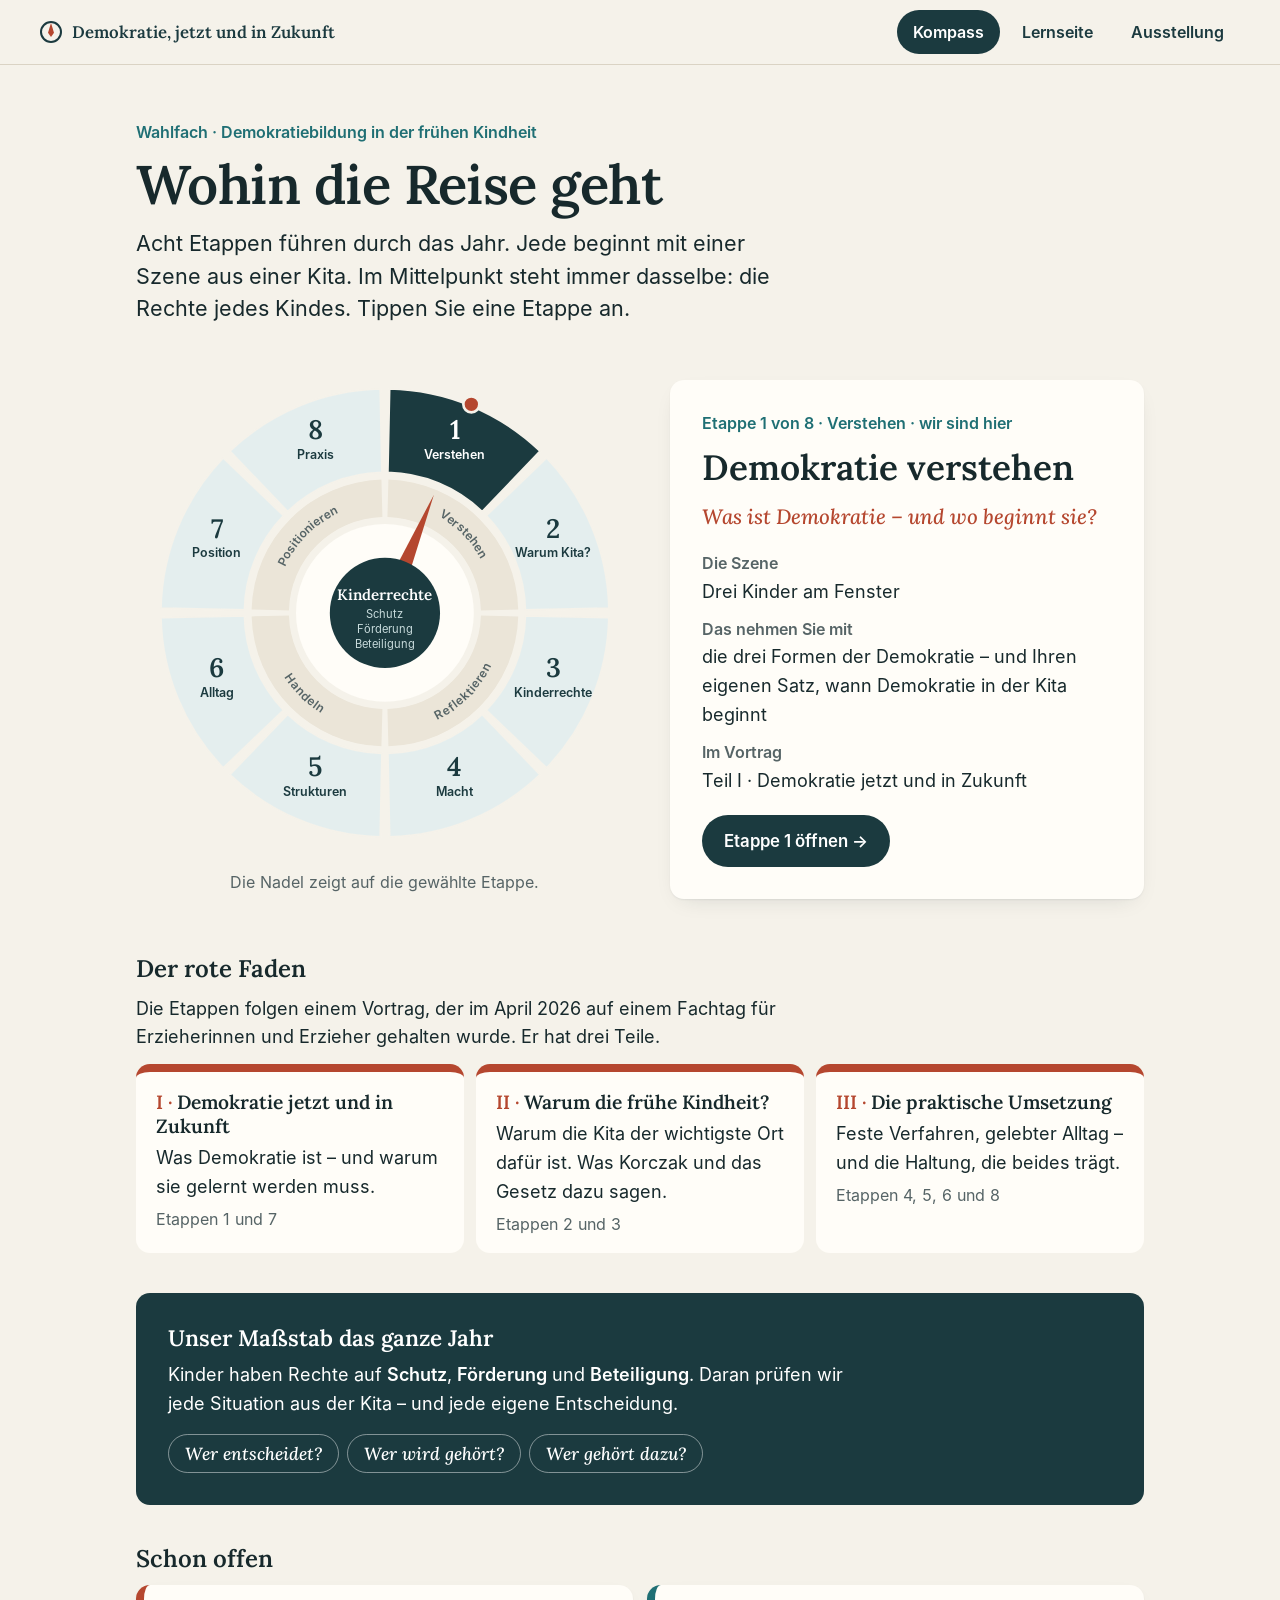
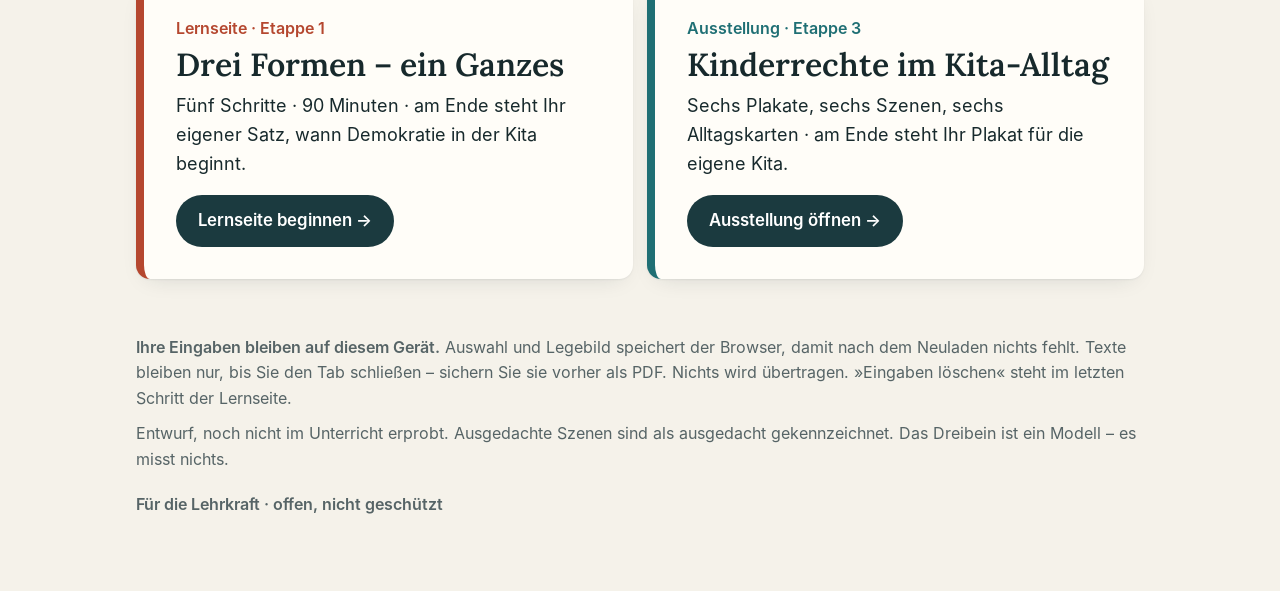
==== index.html @ 4fe63fee "Version 2: Leitfaden entlang des Impulsvortrags Nationalismus-Schritte entfernt, acht Etappen neu zu" ====
<!doctype html>
<html lang="de">
<head>
<meta charset="utf-8">
<meta name="viewport" content="width=device-width, initial-scale=1">
<title>Demokratie, jetzt und in Zukunft – Leitfaden durch das Jahr</title>
<style>@font-face{font-family:"Lora";font-weight:400 700;font-style:normal;font-display:swap;src:url([data-uri]) format("woff")}
@font-face{font-family:"Lora";font-weight:400 700;font-style:italic;font-display:swap;src:url([data-uri]) format("woff")}
@font-face{font-family:"Inter";font-weight:400;font-style:normal;font-display:swap;src:url([data-uri]) format("woff")}
@font-face{font-family:"Inter";font-weight:600;font-style:normal;font-display:swap;src:url([data-uri]) format("woff")}</style>
<style>:root{
  --papier:#F5F2EA;--flaeche:#FFFDF8;--sand:#EBE5D8;--linie:#DAD3C4;
  --tinte:#17292C;--leise:#566466;
  --petrol:#1B3A3F;--tuerkis:#1F6F74;--eis:#C8DBDC;--eis-hell:#E4EEEE;
  --glut:#B5472F;--glut-hell:#F6E1D9;
  --h:#1F6F74;--h-hell:#DCEBEB;--g:#8A5A0B;--g-flaeche:#D99A2B;--g-hell:#F7EBD0;--l:#B5472F;--l-hell:#F6E1D9;
  --gut:#2E6B3E;--gut-hell:#DFEEDF;--mittel:#8A5A0B;--mittel-hell:#F7EBD0;--schwach:#A8321F;--schwach-hell:#F7DDD7;
  --kuli:#2B4FA8;
  --serif:"Lora",Georgia,serif;--sans:"Inter",system-ui,-apple-system,"Segoe UI",sans-serif;
  --r:14px;--r-klein:8px;--schatten:0 1px 2px rgba(23,41,44,.06),0 8px 24px -12px rgba(23,41,44,.18);
  --aus:cubic-bezier(.23,1,.32,1);
}
*{box-sizing:border-box}
html{-webkit-text-size-adjust:100%;scroll-padding-top:80px}
body{margin:0;background:var(--papier);color:var(--tinte);font:400 1.125rem/1.6 var(--sans);-webkit-font-smoothing:antialiased}
h1,h2,h3,h4,p,figure,blockquote,dl,dd,ol,ul{margin:0}
h1{font:600 clamp(2.1rem,1.4rem + 3vw,3.4rem)/1.1 var(--serif);letter-spacing:-.01em;text-wrap:balance}
h2{font:600 clamp(1.6rem,1.25rem + 1.5vw,2.2rem)/1.15 var(--serif);text-wrap:balance}
h3{font:600 1.3rem/1.25 var(--serif)}
.h4{font:600 1.1rem/1.25 var(--sans)}
.zwischen{font:600 1.5rem/1.2 var(--serif);margin-bottom:12px}
a{color:var(--tuerkis)}
button,input,textarea,select{font:inherit;color:inherit}
:focus-visible{outline:3px solid var(--tinte);outline-offset:3px;border-radius:4px}
[hidden]{display:none!important}
.g-sr{position:absolute;width:1px;height:1px;overflow:hidden;clip:rect(0 0 0 0);white-space:nowrap}
.sprung{position:absolute;left:-999px;top:0;background:var(--tinte);color:#fff;padding:12px 16px;z-index:30}
.sprung:focus{left:8px;top:8px}
.kicker,.meta{font:400 1rem/1.4 var(--sans);color:var(--leise)}
.kicker{font-weight:600;color:var(--tuerkis)}
.intro{font-size:clamp(1.15rem,1.05rem + .4vw,1.35rem);line-height:1.5;max-width:40rem}
.lauf{max-width:42rem}

/* Kopf */
.top{position:sticky;top:0;z-index:20;display:flex;align-items:center;justify-content:space-between;gap:16px;padding:10px clamp(16px,4vw,40px);background:rgba(245,242,234,.94);border-bottom:1px solid var(--linie)}
.marke{display:flex;align-items:center;gap:10px;font:600 1.05rem/1.2 var(--serif);color:var(--petrol);text-decoration:none;min-height:44px}
.marke__rose{width:22px;height:22px;border-radius:50%;border:2px solid var(--petrol);position:relative;flex:none}
.marke__rose::after{content:"";position:absolute;left:50%;top:50%;width:6px;height:14px;margin:-9px 0 0 -3px;background:var(--glut);clip-path:polygon(50% 0,100% 70%,50% 100%,0 70%)}
.top nav{display:flex;gap:6px}
.top nav a{display:inline-flex;align-items:center;min-height:44px;padding:6px 16px;border-radius:999px;color:var(--petrol);text-decoration:none;font:600 1rem/1 var(--sans)}
.top nav a[aria-current]{background:var(--petrol);color:#fff}
@media (max-width:560px){.marke span:last-child{display:none}}
@media (max-width:560px){.top{gap:8px}.top nav{gap:2px}.top nav a{padding-inline:11px;font-size:.95rem}}

main,.fuss{max-width:68rem;margin-inline:auto;padding-inline:clamp(16px,4vw,40px)}
.view{padding-block:clamp(28px,5vw,56px) 40px;display:grid;gap:clamp(24px,4vw,40px)}
.held{display:grid;gap:12px}

/* Jahreskompass */
.kompass{display:grid;gap:clamp(20px,3vw,36px);align-items:center}
@media (min-width:900px){.kompass{grid-template-columns:minmax(0,1.05fr) minmax(0,1fr)}}
.kompass__bild{max-width:34rem;width:100%;margin-inline:auto;display:grid;gap:8px}
.kompass__bild svg{width:100%;height:auto;display:block;overflow:visible}
.kompass__bild figcaption{font-size:1rem;color:var(--leise);text-align:center;min-height:2.8em}
.link{background:none;border:0;padding:0;color:var(--tuerkis);text-decoration:underline;cursor:pointer;min-height:44px}
.rad-seg{cursor:pointer;outline:none}
.rad-seg path{fill:var(--eis-hell);stroke:var(--papier);stroke-width:2;transition:fill .2s var(--aus)}
.rad-seg[data-stand=fertig] path{fill:var(--eis)}
.rad-seg[data-stand=hier] path{fill:var(--glut-hell)}
.rad-seg[aria-pressed=true] path{fill:var(--petrol)}
.rad-seg:focus-visible path{stroke:var(--tinte);stroke-width:4}
@media (hover:hover){.rad-seg:not([aria-pressed=true]):hover path{fill:var(--eis)}}
.rad-zahl{font:600 30px var(--serif);fill:var(--petrol);text-anchor:middle}
.rad-wort{font:600 14px var(--sans);fill:var(--petrol);text-anchor:middle}
.rad-seg[aria-pressed=true] text{fill:#fff}
.rad-hier{fill:var(--glut);stroke:var(--papier);stroke-width:3}
.rad-blick{fill:var(--sand)}
.rad-blicktext{font:600 13.5px var(--sans);fill:var(--leise);text-anchor:middle;letter-spacing:.04em}
.rad-mitte{fill:var(--flaeche)}
.rad-nadel{transform-origin:280px 280px;transform-box:view-box;transition:transform .8s cubic-bezier(.3,1.5,.5,1)}
.rad-nadel path{fill:var(--glut)}
.rad-kern{fill:var(--petrol)}
.rad-kerntitel{font:600 17px var(--serif);fill:#fff;text-anchor:middle}
.rad-kernwort{font:400 12.5px var(--sans);fill:var(--eis);text-anchor:middle}
.etappe{background:var(--flaeche);border-radius:var(--r);padding:clamp(20px,3vw,32px);box-shadow:var(--schatten);display:grid;gap:14px;align-content:start;min-height:22rem}
.etappe dl{display:grid;gap:4px}
.etappe dt{font:600 1rem/1.3 var(--sans);color:var(--leise);margin-top:8px}
.weg{list-style:none;padding:14px 0 0;border-top:1px solid var(--linie);display:grid;gap:8px}
.weg li{display:flex;gap:10px;align-items:baseline}
.weg__marke{width:1.2em;flex:none;font-weight:600;color:var(--tuerkis)}
.weg li[data-stand=fertig]{color:var(--leise)}
.weg li[data-stand=heute]{font-weight:600}
.weg li[data-stand=heute] .weg__marke{color:var(--glut)}
.weg__heute{font:600 .875rem/1 var(--sans);background:var(--glut);color:#fff;border-radius:999px;padding:4px 10px;margin-left:auto}
.leitfrage{font:italic 500 clamp(1.5rem,1.2rem + 1.4vw,2.1rem)/1.25 var(--serif);color:var(--glut);text-wrap:balance}
.leitfrage--klein{font-size:1.3rem;line-height:1.35}
.fundament{background:var(--petrol);color:#fff;border-radius:var(--r);padding:clamp(20px,3vw,32px);display:grid;gap:10px}
.fundament h2{font-size:1.4rem}
.fundament p{max-width:44rem}
.dreifrage{display:flex;flex-wrap:wrap;gap:8px;margin-top:6px}
.dreifrage span{font:italic 500 1.1rem/1.2 var(--serif);border:1px solid rgba(255,255,255,.45);border-radius:999px;padding:8px 16px}
.heutekarte{display:grid;gap:8px;background:var(--flaeche);border-radius:var(--r);padding:clamp(20px,3vw,32px);box-shadow:var(--schatten);text-decoration:none;color:var(--tinte);border-left:8px solid var(--glut);justify-items:start}
.heutekarte .kicker{color:var(--glut)}
.heutekarte__titel{font:600 clamp(1.5rem,1.2rem + 1.2vw,2rem)/1.15 var(--serif)}
.heutekarte__text{max-width:40rem;margin-bottom:8px}
.knopf{display:inline-flex;align-items:center;min-height:52px;padding:10px 22px;border-radius:999px;font:600 1.05rem/1 var(--sans);background:var(--petrol);color:#fff}

/* Stunde */
.stundenkopf{display:grid;gap:10px}
.stundenkopf h1{font-size:clamp(1.6rem,1.2rem + 1.6vw,2.2rem)}
.schritte{list-style:none;padding:0;display:flex;gap:6px;overflow-x:auto;margin-top:8px;padding-bottom:4px}
.schritte li{flex:1 0 auto}
.schritte button{width:100%;display:flex;align-items:center;gap:8px;min-height:48px;padding:6px 14px 6px 8px;border-radius:999px;border:1.5px solid var(--linie);background:var(--flaeche);cursor:pointer;font:600 .95rem/1.1 var(--sans);color:var(--petrol);white-space:nowrap}
.schritte b{display:grid;place-items:center;width:30px;height:30px;border-radius:50%;background:var(--eis-hell);font-weight:600;flex:none}
.schritte button[data-stand=fertig] b{background:var(--tuerkis);color:#fff}
.schritte button[data-stand=fertig] b::after{content:"✓";position:absolute}
.schritte button[data-stand=fertig] b{font-size:0;position:relative}
.schritte button[data-stand=fertig] b::after{font-size:1rem}
.schritte button[aria-current]{border-color:var(--petrol);background:var(--petrol);color:#fff}
.schritte button[aria-current] b{background:#fff;color:var(--petrol)}
.schritte button:disabled{opacity:.55;cursor:default}
.schritt{display:grid;gap:22px;background:var(--flaeche);border-radius:var(--r);padding:clamp(20px,3.5vw,40px);box-shadow:var(--schatten)}
.schritt>*{min-width:0}
.schritt>h2{margin-top:-14px;outline:none}
.auftrag{background:var(--eis-hell);border-left:6px solid var(--tuerkis);border-radius:0 var(--r-klein) var(--r-klein) 0;padding:14px 18px;max-width:46rem}
.these .auftrag{background:none;border:0;padding:0;color:var(--leise);font-weight:600}
.hinweis{background:var(--g-hell);border-radius:var(--r-klein);padding:12px 16px;max-width:46rem}
.sicherung{background:var(--petrol);color:#fff;border-radius:var(--r);padding:20px 24px;display:grid;gap:10px}
.sicherung__kopf{font:600 1rem/1.2 var(--sans);color:var(--eis)}
.erklaerung{border:1.5px solid var(--linie);border-radius:var(--r);padding:18px 22px;display:grid;gap:10px;background:var(--papier)}
.erklaerung__kopf{font:600 1rem/1.2 var(--sans);color:var(--tuerkis)}
.weiter{display:grid;grid-template-columns:auto 1fr auto;gap:12px;align-items:center}
.weiter .meta{text-align:right}
@media (max-width:640px){.weiter{grid-template-columns:1fr 1fr}.weiter .meta{grid-column:1/-1;grid-row:1;text-align:left}}

/* Knöpfe, Felder */
.g-reihe{display:flex;flex-wrap:wrap;gap:12px;align-items:center}
.g-knopf{display:inline-flex;align-items:center;justify-content:center;min-height:50px;padding:10px 22px;border-radius:999px;border:2px solid var(--petrol);font:600 1.02rem/1.1 var(--sans);cursor:pointer;touch-action:manipulation;transition:transform .1s var(--aus),background .16s var(--aus)}
.g-knopf:active{transform:scale(.97)}
.g-knopf--primaer{background:var(--petrol);color:#fff}
.g-knopf--sekundaer{background:var(--flaeche);color:var(--petrol)}
.g-knopf--still{background:none;border-color:transparent;color:var(--petrol);text-decoration:underline;padding-inline:10px}
.g-knopf:disabled{background:var(--sand);border-color:var(--sand);color:var(--leise);cursor:default}
.feld{display:grid;gap:6px;font-weight:600;max-width:46rem}
.feld textarea,.verb select{font:400 1.05rem/1.5 var(--sans);padding:12px 14px;border:1.5px solid #8B979A;border-radius:var(--r-klein);background:#fff;color:var(--kuli);width:100%;resize:vertical;min-height:50px}
.feld textarea:read-only{background:var(--papier)}
.verb select{width:auto;color:var(--tinte);font-weight:600;margin-inline:6px}
.g-stempel{display:inline-block;font:600 1rem/1 var(--sans);color:var(--glut);border:2px solid var(--glut);border-radius:6px;padding:8px 12px;transform:rotate(-4deg)}
@media (prefers-reduced-motion:no-preference){.g-stempel.neu{animation:stempel .32s var(--aus) both}}
@keyframes stempel{from{opacity:0;transform:rotate(-4deg) scale(1.4)}to{opacity:1;transform:rotate(-4deg) scale(1)}}
.chips,.fallwahl{display:flex;flex-wrap:wrap;gap:8px}
.chip{min-height:46px;padding:8px 16px;border-radius:999px;border:1.5px solid #8B979A;background:#fff;color:var(--tinte);font:600 1rem/1.2 var(--sans);cursor:pointer;touch-action:manipulation}
.chip[aria-pressed=true]{background:var(--petrol);border-color:var(--petrol);color:#fff}
.etikett{display:inline-block;font:600 .9rem/1.35 var(--sans);color:var(--leise);border:1.5px dashed #8B979A;border-radius:14px;padding:5px 12px;justify-self:start}

/* Freigaben */
.freigabe{display:grid;gap:16px}
.freigabe[data-zu] .freigabe__inhalt{display:none}
.freigabe:not([data-zu]) .freigabe__sperre{display:none}
.freigabe__sperre{border:1.5px dashed var(--linie);border-radius:var(--r-klein);padding:14px 18px;background:var(--papier)}
.freigabe__sperre::before{content:"Kommt gleich · ";font-weight:600}
.freigabe__inhalt{display:grid;gap:18px}
@media (prefers-reduced-motion:no-preference){.freigabe:not([data-zu]) .freigabe__inhalt{animation:auf .35s var(--aus) both}}
@keyframes auf{from{opacity:0;transform:translateY(10px)}to{opacity:1;transform:none}}

/* Abruf */
.abruf{display:grid;gap:14px}
.abruf__karte{background:var(--papier);border-radius:var(--r);padding:20px 22px;display:grid;gap:12px}
.abruf__frage{font:600 1.2rem/1.3 var(--serif)}
.abruf__antwort{border-left:5px solid var(--tuerkis);padding-left:16px;display:grid;gap:12px}
.abruf__karte .g-knopf{justify-self:start}

/* Schritt 2 */
.wolke{font:500 1.15rem/1.7 var(--serif);background:var(--papier);border-radius:var(--r);padding:16px 20px}
.wolke strong{background:var(--glut-hell);padding:2px 6px;border-radius:4px;color:var(--glut)}
.dreisatz{display:grid;gap:12px}
@media (min-width:760px){.dreisatz{grid-template-columns:repeat(3,1fr)}}
.dreisatz figure{background:var(--papier);padding:18px 20px;border-radius:var(--r);display:grid;gap:8px;align-content:start}
.dreisatz blockquote{font:italic 500 1.25rem/1.3 var(--serif)}
.dreisatz figcaption{font-size:1rem;color:var(--leise)}
.these{background:var(--papier);border-radius:var(--r);padding:clamp(18px,3vw,28px);display:grid;gap:16px}
.these__satz{font:italic 500 clamp(1.5rem,1.2rem + 1.2vw,2rem)/1.25 var(--serif)}
.g-skala{display:grid;gap:6px;max-width:40rem}
.g-skala input[type=range]{width:100%;height:44px;accent-color:var(--petrol)}
.g-skala__enden{display:flex;justify-content:space-between;font-size:1rem;color:var(--leise)}
.g-skala__wert{font-weight:600}
.these[data-fest] input[type=range]{pointer-events:none;opacity:.7}

/* Schritt 3 */
.zwei{display:grid;gap:14px}
@media (min-width:640px){.zwei{grid-template-columns:1fr 1fr}}
.karte{background:var(--papier);border-radius:var(--r);padding:18px 20px;display:grid;gap:6px}
.volk{display:grid;gap:22px}
.volk fieldset,.volkfs{border:0;margin:0;padding:0;display:grid;gap:10px;min-width:0}
.volk legend,.volkfs legend{font:italic 500 1.2rem/1.35 var(--serif);padding:0;margin-bottom:10px}
.volk__opt{display:grid;gap:8px}
@media (min-width:640px){.volk__opt{grid-template-columns:repeat(3,1fr)}}
.g-option{display:flex;align-items:center;gap:10px;min-height:54px;padding:8px 16px;border:1.5px solid #8B979A;border-radius:var(--r-klein);background:#fff;cursor:pointer}
.g-option input{width:22px;height:22px;accent-color:var(--petrol);flex:none}
.g-option:has(input:checked){border-color:var(--petrol);background:var(--eis-hell);box-shadow:inset 0 0 0 1px var(--petrol)}
.rueck{border-left:6px solid var(--leise);padding:10px 16px;background:var(--papier);border-radius:0 var(--r-klein) var(--r-klein) 0}
.rueck b{display:block}
.rueck[data-urteil=zentral]{border-color:var(--gut);background:var(--gut-hell)}.rueck[data-urteil=zentral] b{color:var(--gut)}
.rueck[data-urteil=begruendbar]{border-color:var(--mittel);background:var(--mittel-hell)}.rueck[data-urteil=begruendbar] b{color:var(--mittel)}
.rueck[data-urteil=kaum]{border-color:var(--schwach);background:var(--schwach-hell)}.rueck[data-urteil=kaum] b{color:var(--schwach)}

/* Schritt 4 */
.lesetext{background:var(--papier);padding:clamp(18px,3vw,28px);border-radius:var(--r);font:400 1.2rem/1.75 var(--serif);max-width:44rem}
.lesetext p+p{margin-top:16px}
.satz{cursor:pointer;border-radius:3px;padding-block:2px;-webkit-box-decoration-break:clone;box-decoration-break:clone}
.satz[aria-pressed=true]{color:var(--kuli);text-decoration:underline 3px dotted var(--kuli);text-underline-offset:.24em}
.satz[data-lk]{background:#F6DE7A;color:var(--tinte);text-decoration:underline 3px #A9780F;text-underline-offset:.22em}
.satz[data-lk][aria-pressed=true]{text-decoration:underline 3px dotted var(--kuli)}
.woerter{background:var(--papier);border-radius:var(--r-klein);padding:6px 16px;max-width:44rem}
summary{cursor:pointer;font-weight:600;min-height:44px;display:flex;align-items:center}
.woerter dl,.woerter ul{margin:4px 0 12px;display:grid;gap:8px}
.woerter ul{padding-left:1.2em}
.woerter dt{font-weight:600}
.drei{display:grid;gap:14px}
@media (min-width:820px){.drei{grid-template-columns:repeat(3,1fr)}}
.form{background:var(--papier);border-radius:var(--r);padding:18px 20px;display:grid;gap:8px;align-content:start;border-top:8px solid var(--c)}
.form--h{--c:var(--h)}.form--g{--c:var(--g-flaeche)}.form--l{--c:var(--l)}
.form__marke{font:600 1.25rem/1.2 var(--serif)}
.form__frage{font:italic 500 1.08rem/1.35 var(--serif);color:var(--leise)}

/* Schritt 5 */
.lege{display:grid;gap:18px}.lege>*{min-width:0}
.stapel{display:flex;flex-wrap:wrap;gap:8px;min-height:64px;padding:12px;background:var(--sand);border-radius:var(--r);border:2px dashed transparent;margin-block:8px}
.stapel[data-ziel]{border-color:var(--kuli)}
.matte{position:relative;display:grid;gap:10px;grid-template-columns:repeat(3,minmax(0,1fr));grid-template-areas:"h hg g" "hl hgl gl" "l l l"}
.matte__linien{position:absolute;inset:0;width:100%;height:100%;pointer-events:none;z-index:2;overflow:visible}
.matte__linien line{stroke:var(--kuli);stroke-width:3}
.matte__linien rect{fill:#fff;stroke:var(--kuli);stroke-width:2}
.matte__linien text{font:600 14px var(--sans);fill:var(--kuli);text-anchor:middle;dominant-baseline:central}
.feldz{display:grid;gap:8px;align-content:start;min-height:128px;padding:10px 12px;border-radius:var(--r);background:var(--papier);border:2px solid transparent;cursor:pointer;min-width:0}
.feldz--h{grid-area:h;border-top:8px solid var(--h)}.feldz--g{grid-area:g;border-top:8px solid var(--g-flaeche)}.feldz--l{grid-area:l;border-top:8px solid var(--l);min-height:104px}
.feldz--hg{grid-area:hg}.feldz--hl{grid-area:hl}.feldz--gl{grid-area:gl}.feldz--hgl{grid-area:hgl}
.feldz--hg,.feldz--hl,.feldz--gl,.feldz--hgl{background:none;border:2px dashed var(--linie)}
.feldz__name{all:unset;font:600 1rem/1.3 var(--sans);min-height:30px;display:flex;align-items:center;cursor:pointer;color:var(--leise)}
.feldz--h .feldz__name,.feldz--g .feldz__name,.feldz--l .feldz__name{color:var(--tinte)}
.feldz__name:focus-visible{outline:3px solid var(--tinte);outline-offset:2px}
.feldz__karten{display:flex;flex-wrap:wrap;gap:6px;min-width:0}
.matte[data-ziel] .feldz{border-color:var(--kuli)}
.matte[data-ziel] .feldz--h,.matte[data-ziel] .feldz--g,.matte[data-ziel] .feldz--l{border-top-width:8px}
.kartez{position:relative;z-index:3;display:inline-flex;align-items:center;min-height:44px;padding:6px 12px;border-radius:var(--r-klein);border:1.5px solid var(--petrol);background:#fff;color:var(--tinte);font:600 .98rem/1.2 var(--sans);cursor:pointer;touch-action:manipulation;max-width:100%;overflow-wrap:anywhere;hyphens:auto;box-shadow:0 2px 0 var(--linie)}
.kartez[aria-pressed=true]{background:var(--kuli);border-color:var(--kuli);color:#fff}
.kartez[data-urteil]::after{content:attr(data-wort);font-weight:400;margin-left:8px;padding-left:8px;border-left:1.5px solid currentColor}
.kartez[data-urteil=zentral]{border-color:var(--gut);background:var(--gut-hell)}
.kartez[data-urteil=begruendbar]{border-color:var(--mittel);background:var(--mittel-hell)}
.kartez[data-urteil=kaum]{border-color:var(--schwach);background:var(--schwach-hell)}
.kartez[data-verb]{box-shadow:0 0 0 3px var(--kuli)}
@media (max-width:640px){.matte{grid-template-columns:1fr 1fr;grid-template-areas:"h g" "hg hg" "hl gl" "hgl hgl" "l l"}.feldz{min-height:92px}}
#lege-rueck ul{margin:0;padding:0;list-style:none;display:grid;gap:8px}
.verb{background:var(--papier);border:2px solid var(--kuli);border-radius:var(--r);padding:20px;display:grid;gap:14px}
.verb-liste{margin:0 0 12px;padding-left:1.4em;display:grid;gap:10px}
.verb-liste li span{color:var(--kuli)}

/* Schritt 6: Dreibein */
.falltext{background:var(--papier);border-radius:var(--r);padding:clamp(18px,3vw,26px);display:grid;gap:10px}
.falltext__text{font:400 1.25rem/1.5 var(--serif)}
.falltext ul{padding-left:1.2em;display:grid;gap:4px;color:var(--leise)}
#fall{display:grid;gap:22px}
.teil{display:grid;gap:14px}
.teil__kopf{font:600 1.1rem/1.2 var(--sans);color:var(--tuerkis)}
.dreibein{display:grid;gap:18px;align-items:start}.dreibein>*{min-width:0}
@media (min-width:860px){.dreibein{grid-template-columns:minmax(0,1.1fr) minmax(0,1fr)}.dreibein__bild{position:sticky;top:84px}}
.dreibein__bild{background:var(--papier);border-radius:var(--r);padding:14px 14px 16px;display:grid;gap:6px}
.dreibein__bild svg{width:100%;height:auto;display:block}
.dreibein__wort{font:600 1.25rem/1.3 var(--serif);text-align:center;min-height:2.6em}
.dreibein[data-stand=stabil] .dreibein__wort{color:var(--gut)}
.dreibein[data-stand=wackelt] .dreibein__wort{color:var(--mittel)}
.dreibein[data-stand=kippt] .dreibein__wort{color:var(--schwach)}
.dreibein__bild figcaption{text-align:center;font-size:.95rem}
.db-fund{fill:var(--petrol)}
.db-fundtext{font:600 15px var(--sans);fill:#fff;text-anchor:middle}
.db-boden{stroke:var(--petrol);stroke-width:3;stroke-linecap:round}
.db-bein{stroke-width:20;stroke-linecap:round}
.db-bein--h{stroke:var(--h)}.db-bein--g{stroke:var(--g-flaeche)}.db-bein--l{stroke:var(--l)}
.db-bein[data-art=offen]{opacity:.28}
.db-bein[data-art=frei]{opacity:.28;stroke-dasharray:2 30}
.db-name{font:600 14px var(--sans);fill:var(--leise);text-anchor:middle}
.db-brett{fill:none;stroke:var(--petrol);stroke-width:16;stroke-linecap:round;stroke-linejoin:round}
.db-geist{fill:none;stroke:var(--leise);stroke-width:3;stroke-dasharray:8 8;stroke-linecap:round;stroke-linejoin:round}
.db-kugel{fill:var(--flaeche);stroke:var(--petrol);stroke-width:5}
.dreibein__fragen{display:grid;gap:16px}
.kgruppe{border-left:6px solid var(--c);padding-left:14px;display:grid;gap:12px}
.kgruppe--h{--c:var(--h)}.kgruppe--g{--c:var(--g-flaeche)}.kgruppe--l{--c:var(--l)}
.kgruppe__kopf{font:600 1rem/1.2 var(--sans)}
.kfrage{border:0;margin:0;padding:0;display:grid;gap:6px;min-width:0}
.kfrage legend{padding:0;margin-bottom:6px;font-weight:400}
.kwahl{display:flex;flex-wrap:wrap;gap:6px}
.kwahl label{position:relative;cursor:pointer}
.kwahl input{position:absolute;opacity:0;inset:0;width:100%;height:100%;cursor:pointer;margin:0}
.kwahl span{display:inline-flex;align-items:center;min-height:44px;padding:6px 14px;border-radius:999px;border:1.5px solid #8B979A;background:#fff;font:600 .98rem/1 var(--sans)}
.kwahl input:checked+span{background:var(--petrol);border-color:var(--petrol);color:#fff}
.kwahl input:focus-visible+span{outline:3px solid var(--tinte);outline-offset:2px}

/* Schritt 7 */
.raster table,.merk__tab{border-collapse:collapse;width:100%}
.raster th,.raster td,.merk__tab th,.merk__tab td{text-align:left;vertical-align:top;padding:10px 12px;border-bottom:1px solid var(--linie)}
.raster th{white-space:nowrap}
.merkseite{background:var(--eis-hell);border-radius:var(--r);padding:clamp(18px,3vw,28px);display:grid;gap:14px}
.merk__kern{font:500 1.3rem/1.45 var(--serif)}
.tabelle-rahmen{overflow-x:auto}
.merk__tab thead th{font:600 1rem/1.2 var(--sans)}
.praxis{display:grid;gap:14px;border-top:1px solid var(--linie);padding-top:22px}
.schluss{display:grid;gap:14px;border-top:1px solid var(--linie);padding-top:22px}
.ende{font:600 1.4rem/1.2 var(--serif)}
.fuss{padding-block:16px 64px;display:grid;gap:10px;font-size:1rem;color:var(--leise)}
.fuss ul{padding-left:1.2em;display:grid;gap:6px;color:var(--tinte)}


/* Leitfaden: roter Faden, offene Angebote, Etappen */
.faden{display:grid;gap:12px}
.faden h2,.offen h2,.stationen h2,.alltag h2{font-size:1.5rem}
.faden__teile{list-style:none;padding:0;display:grid;gap:12px;counter-reset:teil}
@media (min-width:820px){.faden__teile{grid-template-columns:repeat(3,1fr)}}
.faden__teile li{counter-increment:teil;background:var(--flaeche);border-radius:var(--r);padding:18px 20px;display:grid;gap:6px;align-content:start;border-top:8px solid var(--glut)}
.faden__teile b{font:600 1.2rem/1.25 var(--serif)}
.faden__teile b::before{content:counter(teil,upper-roman) " · ";color:var(--glut)}
.offen{display:grid;gap:12px}
.offen__karten{display:grid;gap:14px}
@media (min-width:820px){.offen__karten{grid-template-columns:1fr 1fr}}
.heutekarte--ruhig{border-left-color:var(--tuerkis)}
.heutekarte--ruhig .kicker{color:var(--tuerkis)}
.etappe .knopf{justify-self:start;text-decoration:none;margin-top:6px}
.modul{display:grid;gap:clamp(24px,4vw,40px)}
.modul .falltext h2{font-size:1.5rem}
.wahl__opt{display:grid;gap:8px}
.wahl__rueck{display:grid;gap:10px}
.wahl__rueck .woerter li b{display:inline}
.begriffe{display:grid;gap:10px}
@media (min-width:760px){.begriffe{grid-template-columns:1fr 1fr}}
.begriffe div{background:var(--papier);border-radius:var(--r-klein);padding:12px 16px}
.begriffe dt{font:600 1.1rem/1.3 var(--serif)}
.stationen{display:grid;gap:10px}
.stationen .weg{border-top:0;padding-top:4px}
.stationen .weg li{background:var(--flaeche);border-radius:var(--r-klein);padding:12px 16px;min-height:52px;align-items:center}
.stationen .weg li[data-stand=kommt]{color:var(--leise)}
.stationen .weg a{font-weight:600}
.weg__kommt{font:600 .875rem/1 var(--sans);color:var(--leise);border:1.5px dashed #8B979A;border-radius:999px;padding:4px 10px;margin-left:auto}
a.g-knopf{text-decoration:none}
a.g-knopf--still{text-decoration:underline}

/* Ausstellung */
.plakat--glut{--pc:var(--glut);--ph:var(--glut-hell)}.plakat--kuli{--pc:var(--kuli);--ph:#E1E8F7}.plakat--schwach{--pc:var(--schwach);--ph:var(--schwach-hell)}
.plakat--h{--pc:var(--h);--ph:var(--h-hell)}.plakat--gut{--pc:var(--gut);--ph:var(--gut-hell)}.plakat--g{--pc:var(--g);--ph:var(--g-hell)}
.plakate{display:grid;gap:12px;grid-template-columns:repeat(2,minmax(0,1fr))}
@media (min-width:760px){.plakate{grid-template-columns:repeat(3,minmax(0,1fr))}}
.plakat{display:grid;gap:8px;align-content:start;text-align:left;min-height:9.5rem;padding:16px 18px;border-radius:var(--r);border:0;border-top:10px solid var(--pc);background:var(--ph);color:var(--tinte);cursor:pointer;touch-action:manipulation;transition:transform .14s var(--aus)}
.plakat:active{transform:scale(.98)}
.plakat[aria-pressed=true]{box-shadow:inset 0 0 0 3px var(--pc)}
.plakat__nr{font:600 1rem/1 var(--sans);color:var(--pc)}
.plakat__satz{font:600 clamp(1.15rem,1rem + .7vw,1.5rem)/1.2 var(--serif);text-wrap:balance}
.plakat__ok{display:none;font:600 .9rem/1 var(--sans);color:var(--pc);margin-top:auto}
.plakat[data-stand=fertig] .plakat__ok{display:block}
.plakat[data-stand=fertig] .plakat__ok::before{content:"✓ "}
.station{scroll-margin-top:80px}
.station__karte{border-top:10px solid var(--pc);scroll-margin-top:80px}
.station__satz{font-size:clamp(1.7rem,1.3rem + 1.8vw,2.5rem);color:var(--pc);outline:none}
.kitaliste{padding-left:1.2em;display:grid;gap:6px;max-width:44rem}
.alltag{display:grid;gap:14px}
.alltagkarte{background:var(--flaeche);border-radius:var(--r);padding:clamp(18px,3vw,28px);box-shadow:var(--schatten);display:grid;gap:12px;margin-top:6px}
.alltagkarte .g-knopf{justify-self:start}
.alltagkarte__auf{display:grid;gap:10px;border-left:5px solid var(--tuerkis);padding-left:16px}
.alltagkarte__auf dt{font:600 1rem/1.3 var(--sans);color:var(--leise)}
@media (prefers-reduced-motion:no-preference){.alltagkarte__auf:not([hidden]){animation:auf .35s var(--aus) both}}
.meinplakat{background:var(--ph);border-top:14px solid var(--pc);border-radius:var(--r);padding:clamp(24px,5vw,48px);display:grid;gap:14px;max-width:34rem;min-height:14rem;align-content:center}
.meinplakat__satz{font:600 clamp(1.7rem,1.3rem + 2vw,2.6rem)/1.15 var(--serif);color:var(--pc);text-wrap:balance;overflow-wrap:anywhere}
#plakat-box h2{font-size:1.5rem}

@media (prefers-reduced-motion:reduce){*,*::before,*::after{animation:none!important;transition:none!important}}
@media print{
  .top,.sprung,.g-knopf,.knopf,.chips,.fallwahl,.weiter,.schritte,#loesch-frage,.ende,.fuss details,.freigabe__sperre,.woerter,.lege__stapel,#lege-rueck,.g-stempel,.plakate,#plakat-stand{display:none!important}
  body{background:#fff;font-size:11pt}
  .view{padding:0;gap:10pt}
  .schritt{display:grid!important;box-shadow:none;padding:10pt 0;border-bottom:1pt solid #999;border-radius:0;gap:10pt;break-inside:auto}
  .freigabe[data-zu] .freigabe__inhalt{display:grid}
  #raster[hidden]{display:grid!important}
  textarea{border:1pt solid #999!important}
  h2{break-after:avoid}
  .meinplakat{break-inside:avoid}
}
</style>
</head>
<body>
<a class="sprung" href="#inhalt">Zum Inhalt springen</a>

<header class="top">
  <a class="marke" href="#start"><span class="marke__rose" aria-hidden="true"></span><span>Demokratie, jetzt und in Zukunft</span></a>
  <nav aria-label="Bereiche">
    <a href="#start" data-nav="start">Kompass</a>
    <a href="#heute" data-nav="heute">Lernseite</a>
    <a href="#ausstellung" data-nav="ausstellung">Ausstellung</a>
  </nav>
</header>

<main id="inhalt">

<!-- ================= START: JAHRESKOMPASS ================= -->
<section class="view" id="v-start" aria-labelledby="start-titel">
  <div class="held">
    <p class="kicker">Wahlfach · Demokratiebildung in der frühen Kindheit</p>
    <h1 id="start-titel">Wohin die Reise geht</h1>
    <p class="intro">Acht Etappen führen durch das Jahr. Jede beginnt mit einer Szene aus einer Kita. Im Mittelpunkt steht immer dasselbe: die Rechte jedes Kindes. Tippen Sie eine Etappe an.</p>
  </div>

  <div class="kompass">
    <figure class="kompass__bild">
      <svg id="rad" viewBox="0 0 560 560" role="group" aria-label="Jahreskompass mit acht Etappen. In der Mitte stehen die Kinderrechte."></svg>
      <figcaption>Die Nadel zeigt auf die gewählte Etappe. <button type="button" class="link" id="rad-heute">Zurück zu »Wir sind hier«</button></figcaption>
    </figure>
    <article class="etappe" id="etappe" aria-live="polite"></article>
  </div>

  <div class="faden" aria-labelledby="faden-titel">
    <h2 id="faden-titel">Der rote Faden</h2>
    <p class="lauf">Die Etappen folgen einem Vortrag, der im April 2026 auf einem Fachtag für Erzieherinnen und Erzieher gehalten wurde. Er hat drei Teile.</p>
    <ol class="faden__teile">
      <li><b>Demokratie jetzt und in Zukunft</b><span>Was Demokratie ist – und warum sie gelernt werden muss.</span><span class="meta">Etappen 1 und 7</span></li>
      <li><b>Warum die frühe Kindheit?</b><span>Warum die Kita der wichtigste Ort dafür ist. Was Korczak und das Gesetz dazu sagen.</span><span class="meta">Etappen 2 und 3</span></li>
      <li><b>Die praktische Umsetzung</b><span>Feste Verfahren, gelebter Alltag – und die Haltung, die beides trägt.</span><span class="meta">Etappen 4, 5, 6 und 8</span></li>
    </ol>
  </div>

  <div class="fundament">
    <h2>Unser Maßstab das ganze Jahr</h2>
    <p>Kinder haben Rechte auf <strong>Schutz</strong>, <strong>Förderung</strong> und <strong>Beteiligung</strong>. Daran prüfen wir jede Situation aus der Kita – und jede eigene Entscheidung.</p>
    <p class="dreifrage"><span>Wer entscheidet?</span><span>Wer wird gehört?</span><span>Wer gehört dazu?</span></p>
  </div>

  <div class="offen">
    <h2>Schon offen</h2>
    <div class="offen__karten">
      <a class="heutekarte" href="#heute" id="heutekarte">
        <span class="kicker">Lernseite · Etappe 1</span>
        <span class="heutekarte__titel">Drei Formen – ein Ganzes</span>
        <span class="heutekarte__text">Fünf Schritte · 90 Minuten · am Ende steht Ihr eigener Satz, wann Demokratie in der Kita beginnt.</span>
        <span class="knopf knopf--hell" id="heute-knopf">Lernseite beginnen →</span>
      </a>
      <a class="heutekarte heutekarte--ruhig" href="#ausstellung">
        <span class="kicker">Ausstellung · Etappe 3</span>
        <span class="heutekarte__titel">Kinderrechte im Kita-Alltag</span>
        <span class="heutekarte__text">Sechs Plakate, sechs Szenen, sechs Alltagskarten · am Ende steht Ihr Plakat für die eigene Kita.</span>
        <span class="knopf knopf--hell">Ausstellung öffnen →</span>
      </a>
    </div>
  </div>
</section>

<!-- ================= ETAPPE: MODULSEITE ================= -->
<section class="view" id="v-etappe" hidden aria-labelledby="mod-titel">
  <div id="modul" class="modul"></div>
</section>

<!-- ================= AUSSTELLUNG ================= -->
<section class="view" id="v-ausstellung" hidden aria-labelledby="aus-titel">
  <div class="held">
    <p class="kicker">Ausstellung · Etappe 3 · Kinder haben Rechte</p>
    <h1 id="aus-titel">Kinderrechte im Kita-Alltag</h1>
    <p class="intro">Sechs Plakate hängen in dieser Ausstellung. Jedes sagt ein Recht so, wie ein Kind es sagen würde. Hinter jedem Plakat wartet eine Szene aus einer Kita.</p>
    <p class="meta">Etwa 45 Minuten · zu zweit an einem Gerät · danach Rundgang im Plenum</p>
  </div>
  <p class="auftrag">Öffnen Sie mindestens drei Plakate. Lesen Sie die Szene. Legen Sie sich fest, welcher Prüfstein zuerst berührt ist – Schutz, Förderung oder Beteiligung – und begründen Sie Ihre Wahl in einem Satz. Erst dann sehen Sie die Rückmeldung.</p>
  <div class="plakate" id="plakate" role="group" aria-label="Plakate der Ausstellung"></div>
  <p class="meta" id="plakat-stand" aria-live="polite"></p>
  <div id="station" class="station" aria-live="polite"></div>

  <div class="alltag">
    <h2>Alltag mit Kinderrechten</h2>
    <p class="lauf">Sechs Situationen, die jeden Tag vorkommen. Überlegen Sie zuerst selbst, wie es mit Kinderrechten ginge. Decken Sie dann auf.</p>
    <p class="hinweis">Niemand macht das immer richtig. Die Karten zeigen eine Richtung, keine Note.</p>
    <div class="chips" id="alltag-wahl" role="group" aria-label="Situation wählen"></div>
    <div id="alltag-karte"></div>
  </div>

  <div class="freigabe" id="plakat-box" data-zu>
    <p class="freigabe__sperre meta">Ihr eigenes Plakat öffnet sich, sobald Sie sich bei drei Plakaten festgelegt haben.</p>
    <div class="freigabe__inhalt">
      <h2>Ihr Plakat für die Kita</h2>
      <p class="auftrag">Wählen Sie das Recht, das in Ihrer Einrichtung am meisten Aufmerksamkeit braucht. Schreiben Sie es so auf, dass ein Kind von vier Jahren es versteht. Dieser Teil bleibt auf Ihrem Gerät.</p>
      <div class="chips" id="plakat-recht" role="group" aria-label="Recht für Ihr Plakat wählen"></div>
      <label class="feld">So sage ich es einem Kind:
        <textarea rows="2" id="plakat-satz" data-text="plakat-satz" placeholder="Ich darf …"></textarea>
      </label>
      <label class="feld">Hier hängt das Plakat – und in dieser Situation erinnert es uns:
        <textarea rows="2" data-text="plakat-ort" placeholder="Am Wickeltisch. Es erinnert uns daran, …"></textarea>
      </label>
      <div class="g-reihe">
        <button type="button" class="g-knopf g-knopf--primaer" id="plakat-vergleich" disabled>Mit den Kriterien vergleichen</button>
        <p class="meta" id="plakat-hinweis" aria-live="polite"></p>
      </div>
      <div class="erklaerung raster" id="plakat-raster" hidden>
        <p class="erklaerung__kopf">Vergleichen Sie Ihr Plakat mit diesen Kriterien</p>
        <table>
          <tr><th scope="row">Grundlegend</th><td>Der Satz steht in der Ich-Form. Ein Kind versteht ihn.</td></tr>
          <tr><th scope="row">Sicher</th><td>Der Satz sagt, was das Kind darf oder erwarten kann – nicht, was es soll.</td></tr>
          <tr><th scope="row">Souverän</th><td>Der Satz passt zu einer echten Situation in Ihrer Einrichtung. Sie können sagen, welcher Prüfstein dahintersteht.</td></tr>
        </table>
        <p>Überarbeiten Sie Ihren Satz, wenn etwas fehlt. Im Plenum hängen wir die Plakate nebeneinander: Welches Recht wurde am häufigsten gewählt – und warum?</p>
      </div>
      <figure class="meinplakat" id="meinplakat" hidden>
        <p class="meinplakat__satz" id="meinplakat-satz"></p>
        <figcaption class="meta" id="meinplakat-recht"></figcaption>
      </figure>
    </div>
  </div>

  <div class="schluss">
    <div class="g-reihe">
      <button type="button" class="g-knopf g-knopf--sekundaer" data-drucken>Meine Ergebnisse drucken oder als PDF sichern</button>
      <a class="g-knopf g-knopf--still" href="#etappe-3">← Zur Etappe 3</a>
    </div>
    <p class="meta">Die sechs Szenen sind ausgedacht. Welcher Prüfstein »zentral« ist, ist ein Vorschlag der Lehrkraft – gute Begründungen für eine andere Wahl zählen.</p>
    <p class="ende">Fertig? Dann drehen Sie Ihr Tablet um.</p>
  </div>
</section>

<!-- ================= HEUTE: DIE STUNDE ================= -->
<section class="view" id="v-heute" hidden aria-labelledby="heute-titel">
  <div class="stundenkopf">
    <p class="kicker">Lernseite · Etappe 1 · Demokratie verstehen</p>
    <h1 id="heute-titel">Drei Formen – ein Ganzes</h1>
    <p class="leitfrage leitfrage--klein">Wo beginnt Demokratie?</p>
    <ol class="schritte" id="schritte" aria-label="Schritte der Stunde"></ol>
  </div>

  <!-- 1 -->
  <article class="schritt" data-n="1" data-titel="Die Szene">
    <p class="meta">Schritt 1 · 10 Minuten · allein, dann Positionslinie im Raum</p>
    <h2>Drei Kinder am Fenster</h2>
    <div class="falltext">
      <p class="etikett">Szene aus der Forschung · nach dem Impulsvortrag erzählt · Fundstelle noch zu prüfen</p>
      <p class="falltext__text">Max, Oguz und Greta sehen vom Fenster einer alten Windmühle auf ihren Ort. Max zeigt hinunter: »Guck mal, da ist das Rathaus. Da wohnt der Bürgermeister.«</p>
      <p class="falltext__text">Oguz fragt: »Was ist noch mal ein Bürgermeister?« Max antwortet: »Der ist doch der Vorsitzende von der ganzen Stadt. So wie Lukas und Jil im Kinderparlament.«</p>
    </div>
    <p class="lauf">Max erklärt das Rathaus mit dem, was er aus seiner Kita kennt. Der Vortrag, dem dieses Wahlfach folgt, zieht daraus einen Satz. Stimmt er?</p>
    <form class="these" id="these1">
      <p class="auftrag">Legen Sie sich fest, bevor wir darüber sprechen.</p>
      <p class="these__satz">»Demokratie beginnt nicht im Bundestag. Sie beginnt in der Kita.«</p>
      <div class="g-skala">
        <label for="vor-regler" class="g-sr">Zustimmung von 0 bis 10</label>
        <input type="range" id="vor-regler" min="0" max="10" step="1" value="5">
        <div class="g-skala__enden"><span>0 · stimme gar nicht zu</span><span>10 · stimme voll zu</span></div>
        <p class="g-skala__wert" aria-live="polite">Ihre Wahl: <output for="vor-regler">5</output> von 10</p>
      </div>
      <label class="feld">Ein Satz, warum:
        <textarea rows="2" data-text="vor-warum" placeholder="Ich stimme (nicht) zu, weil …"></textarea>
      </label>
      <div class="g-reihe">
        <button type="button" class="g-knopf g-knopf--primaer" data-festlegen disabled>Festlegen</button>
        <span class="g-stempel" hidden>festgelegt</span>
      </div>
      <p class="hinweis" data-danach hidden>Ihre Position bleibt gespeichert. Jetzt: Stellen Sie sich im Raum auf die Linie von 0 bis 10. Am Ende der Stunde kommen Sie auf diesen Satz zurück.</p>
    </form>
  </article>

  <!-- 2 -->
  <article class="schritt" data-n="2" data-titel="Lesen">
    <p class="meta">Schritt 2 · 20 Minuten · allein · den Text gibt es auch auf Papier</p>
    <h2>Was ist überhaupt Demokratie?</h2>
    <p class="auftrag">Lesen Sie den Text. Tippen Sie dann auf zwei oder drei Sätze, die zeigen: <strong>Demokratie ist mehr als die Mehrheit.</strong> Schreiben Sie in einem Satz auf, warum Sie diese Stellen gewählt haben.</p>
    <div class="lesetext" id="lesetext" aria-label="Lesetext mit antippbaren Sätzen"></div>
    <p class="meta">Text aus dem Arbeitsblatt Ihrer ersten Stunde. Die Angaben dort (Schmidt 2010; Schultze 2015) sind noch am Original zu prüfen.</p>
    <details class="woerter"><summary>Schwierige Wörter erklärt</summary>
      <dl>
        <dt>unveräußerlich</dt><dd>kann einem Menschen nicht weggenommen und nicht abgegeben werden</dd>
        <dt>Volkssouveränität</dt><dd>Das Volk ist die höchste Quelle aller staatlichen Macht.</dd>
        <dt>Willkür</dt><dd>Entscheiden nach Laune, ohne Regel und ohne Begründung</dd>
        <dt>Konfession</dt><dd>Zugehörigkeit zu einer Glaubensgemeinschaft</dd>
      </dl>
    </details>
    <label class="feld">Warum diese Stellen?
      <textarea rows="2" id="lese-warum" data-text="lese-warum" placeholder="Diese Sätze zeigen, dass …"></textarea>
    </label>
    <div class="g-reihe">
      <button type="button" class="g-knopf g-knopf--primaer" id="lese-vergleich" disabled>Mit dem Vorschlag der Lehrkraft vergleichen</button>
      <p class="meta" id="lese-stand" aria-live="polite">Noch keine Stelle markiert.</p>
    </div>
    <div class="erklaerung" id="lese-rueck" hidden aria-live="polite"></div>

    <div class="freigabe" id="formen" data-zu>
      <p class="freigabe__sperre meta">Die drei Formen der Demokratie öffnen sich nach dem Vergleich.</p>
      <div class="freigabe__inhalt">
        <h3 class="zwischen">Drei Formen – ein Ganzes</h3>
        <p class="lauf">Der Politikdidaktiker Gerhard Himmelmann unterscheidet drei Formen von Demokratie. Es sind keine getrennten Arten: Jede braucht die anderen.</p>
        <div class="drei">
          <article class="form form--h"><p class="form__marke">Herrschaftsform</p><p class="form__frage">Wie wird Macht begründet, kontrolliert und begrenzt?</p><p>Wahlen, Gewaltenteilung, Rechtsstaat, Grundrechte, Mehrheit <strong>und</strong> Schutz von Minderheiten.</p><details><summary>In der Kita</summary><p>Eine Kita ist kein Staat. Trotzdem: Wer darf was entscheiden? Welche Rechte der Kinder sind verbindlich? Gibt es einen Weg für Beschwerden?</p></details></article>
          <article class="form form--g"><p class="form__marke">Gesellschaftsform</p><p class="form__frage">Wie leben verschiedene Menschen und Gruppen zusammen?</p><p>Vielfalt, freie Medien und Öffentlichkeit, Vereine und Verbände, friedlicher Streit, Schutz vor Ausgrenzung.</p><details><summary>In der Kita</summary><p>Hier begegnen sich verschiedene Familienformen, Sprachen, Religionen und Lebenslagen. Erleben Kinder das als normal?</p></details></article>
          <article class="form form--l"><p class="form__marke">Lebensform</p><p class="form__frage">Wie gehen Menschen im Alltag miteinander um?</p><p>Zuhören, Würde achten, fair streiten, Kompromisse aushandeln, andere beteiligen, Ungerechtigkeit widersprechen.</p><details><summary>In der Kita</summary><p>Wird mir zugehört? Darf ich Nein sagen? Wird meine Beschwerde ernst genommen? Kinder erleben Demokratie im Morgenkreis, beim Essen, beim Wickeln, im Streit.</p></details></article>
        </div>
        <p class="meta">Nach Gerhard Himmelmann (2004). Kita-Beispiele nach Hansen und Knauer (2015), wie im Impulsvortrag wiedergegeben – Fundstellen noch zu prüfen.</p>
      </div>
    </div>
  </article>

  <!-- 3 -->
  <article class="schritt" data-n="3" data-titel="Legen">
    <p class="meta">Schritt 3 · 20 Minuten · zu zweit an einem Gerät</p>
    <h2>Das Begriffsnetz legen</h2>
    <p class="auftrag">Tippen Sie eine Karte an und dann das Feld, in das sie gehört. Felder zwischen zwei Formen bedeuten: gehört zu beiden. Sprechen Sie über jede Karte. Ab fünf Karten können Sie einen Zwischenstand ansehen.</p>
    <div class="lege" id="lege">
      <div class="lege__stapel">
        <h3 class="h4">Stapel <span class="meta" id="stapel-zahl"></span></h3>
        <div class="stapel" id="stapel" data-zone="stapel" role="group" aria-label="Stapel: noch nicht gelegte Karten"></div>
        <p class="meta" id="lege-ansage" aria-live="polite">Tippen Sie eine Karte an.</p>
      </div>
      <div class="matte" id="matte">
        <svg class="matte__linien" id="linien" aria-hidden="true"></svg>
        <div class="feldz feldz--h" data-zone="h"><button type="button" class="feldz__name" aria-label="Gewählte Karte hier ablegen: Herrschaftsform">Herrschaftsform</button><div class="feldz__karten"></div></div>
        <div class="feldz feldz--hg" data-zone="hg"><button type="button" class="feldz__name" aria-label="Gewählte Karte hier ablegen: Herrschafts- und Gesellschaftsform">beides</button><div class="feldz__karten"></div></div>
        <div class="feldz feldz--g" data-zone="g"><button type="button" class="feldz__name" aria-label="Gewählte Karte hier ablegen: Gesellschaftsform">Gesellschaftsform</button><div class="feldz__karten"></div></div>
        <div class="feldz feldz--hl" data-zone="hl"><button type="button" class="feldz__name" aria-label="Gewählte Karte hier ablegen: Herrschafts- und Lebensform">beides</button><div class="feldz__karten"></div></div>
        <div class="feldz feldz--hgl" data-zone="hgl"><button type="button" class="feldz__name" aria-label="Gewählte Karte hier ablegen: alle drei Formen">alle drei</button><div class="feldz__karten"></div></div>
        <div class="feldz feldz--gl" data-zone="gl"><button type="button" class="feldz__name" aria-label="Gewählte Karte hier ablegen: Gesellschafts- und Lebensform">beides</button><div class="feldz__karten"></div></div>
        <div class="feldz feldz--l" data-zone="l"><button type="button" class="feldz__name" aria-label="Gewählte Karte hier ablegen: Lebensform">Lebensform</button><div class="feldz__karten"></div></div>
      </div>
    </div>
    <div class="g-reihe lege__knoepfe">
      <button type="button" class="g-knopf g-knopf--primaer" id="zwischenstand" disabled>Zwischenstand ansehen</button>
      <button type="button" class="g-knopf g-knopf--sekundaer" id="zuruecklegen" hidden>Karten mit »passt kaum« zurück in den Stapel</button>
    </div>
    <div class="erklaerung" id="lege-rueck" hidden aria-live="polite"></div>

    <div class="freigabe" id="verbinden-box" data-zu>
      <p class="freigabe__sperre meta">Nach dem Zwischenstand öffnet sich der zweite Teil: Begriffe verbinden.</p>
      <div class="freigabe__inhalt">
        <h3 class="zwischen">Begriffe verbinden</h3>
        <p class="auftrag">Die drei Formen brauchen einander. Zeigen Sie das: Legen Sie mindestens zwei Verbindungen zwischen Karten und begründen Sie jede mit »weil …«.</p>
        <div class="g-reihe"><button type="button" class="g-knopf g-knopf--sekundaer" id="verbinden" aria-pressed="false" disabled>Verbindung legen</button></div>
        <div class="verb" id="verb-form" hidden>
          <p><strong id="verb-a"></strong>
            <label class="g-sr" for="verb-rel">Art der Verbindung</label>
            <select id="verb-rel"><option>braucht</option><option>schützt</option><option>ermöglicht</option><option>zeigt sich in</option><option>steht in Spannung zu</option></select>
            <strong id="verb-b"></strong></p>
          <label class="feld">weil …<textarea rows="2" id="verb-weil" placeholder="weil …"></textarea></label>
          <div class="g-reihe"><button type="button" class="g-knopf g-knopf--primaer" id="verb-ok" disabled>Verbindung festhalten</button><button type="button" class="g-knopf g-knopf--still" id="verb-ab">Abbrechen</button></div>
        </div>
        <div id="verb-liste-box" hidden>
          <ol class="verb-liste" id="verb-liste"></ol>
          <p id="verb-netz" class="hinweis" aria-live="polite"></p>
          <details class="woerter" id="verb-beispiele" hidden><summary>Beispiele der Lehrkraft – keine Musterlösung</summary>
            <ul>
              <li>freie Wahlen → <b>braucht</b> → freie Medien, weil man nur wählen kann, worüber man sich informieren konnte.</li>
              <li>Schutz von Minderheiten → <b>ermöglicht</b> → gesellschaftliche Vielfalt, weil niemand sich anpassen muss, um seine Rechte zu behalten.</li>
            </ul>
          </details>
        </div>
        <p class="hinweis">Danach im Plenum: Eine Gruppe zeigt ihr Netz am Smartboard.</p>
      </div>
    </div>
  </article>

  <!-- 4 -->
  <article class="schritt" data-n="4" data-titel="Kita-Fall">
    <p class="meta">Schritt 4 · 25 Minuten · in Gruppen · jede Gruppe eine Karte</p>
    <h2>Trägt die Situation?</h2>
    <p class="lauf">Demokratie steht auf drei Beinen. Ist eines zu kurz, gerät alles ins Wanken – auch in der Kita. Prüfen Sie das an einem Fall.</p>
    <p class="auftrag">Wählen Sie die Karte Ihrer Gruppe. Vermuten Sie zuerst, welches Bein zu kurz ist. Prüfen Sie dann mit den sechs Fragen – und bauen Sie die Situation um. Sie stellen Ihre Karte in höchstens 90 Sekunden vor.</p>
    <div class="fallwahl" id="fallwahl" role="group" aria-label="Karte wählen"></div>
    <div id="fall"></div>
  </article>

  <!-- 5 -->
  <article class="schritt" data-n="5" data-titel="Ihr Satz">
    <p class="meta">Schritt 5 · 15 Minuten · allein, dann Plenum</p>
    <h2>Ihr Satz – und Ihre Position jetzt</h2>
    <p class="auftrag">Schreiben Sie Ihren eigenen Satz – so, dass er für <strong>jedes Kind in der Kita</strong> stimmt. Begründen Sie ihn mit einer der drei Formen.</p>
    <label class="feld">Demokratie beginnt in der Kita, wenn …
      <textarea rows="4" id="produkt" data-text="produkt" placeholder="Demokratie beginnt in der Kita, wenn …, weil … Das ist Demokratie als …"></textarea>
    </label>
    <div class="g-reihe">
      <button type="button" class="g-knopf g-knopf--primaer" id="produkt-vergleich" disabled>Mit den Kriterien vergleichen</button>
      <p class="meta" id="produkt-stand" aria-live="polite">Schreiben Sie mindestens 15 Wörter.</p>
    </div>
    <div class="erklaerung raster" id="raster" hidden>
      <p class="erklaerung__kopf">Vergleichen Sie Ihren Satz mit diesen Kriterien</p>
      <table>
        <tr><th scope="row">Grundlegend</th><td>Der Satz nennt etwas, das Kinder im Kita-Alltag wirklich erleben können.</td></tr>
        <tr><th scope="row">Sicher</th><td>Der Satz meint jedes Kind – nicht nur die Mehrheit oder die Lauten.</td></tr>
        <tr><th scope="row">Souverän</th><td>Der Satz ist mit einer der drei Formen begründet und nennt, was Erwachsene dafür tun müssen.</td></tr>
      </table>
      <p>Überarbeiten Sie Ihren Satz, wenn etwas fehlt. Zwei oder drei Sätze werden im Plenum vorgelesen.</p>
    </div>

    <form class="these" id="these2">
      <p class="auftrag">Zurück zum Satz vom Anfang.</p>
      <p class="these__satz">»Demokratie beginnt nicht im Bundestag. Sie beginnt in der Kita.«</p>
      <div class="g-skala">
        <label for="nach-regler" class="g-sr">Zustimmung jetzt von 0 bis 10</label>
        <input type="range" id="nach-regler" min="0" max="10" step="1" value="5">
        <div class="g-skala__enden"><span>0 · stimme gar nicht zu</span><span>10 · stimme voll zu</span></div>
        <p class="g-skala__wert" aria-live="polite">Ihre Wahl jetzt: <output for="nach-regler">5</output> von 10</p>
      </div>
      <label class="feld">Was denken Sie jetzt – und warum?
        <textarea rows="2" data-text="nach-warum" placeholder="Meine Position hat sich (nicht) verändert, weil …"></textarea>
      </label>
      <div class="g-reihe">
        <button type="button" class="g-knopf g-knopf--primaer" data-festlegen disabled>Festlegen</button>
        <span class="g-stempel" hidden>festgelegt</span>
      </div>
      <p class="hinweis" data-danach hidden aria-live="polite"></p>
    </form>

    <div class="freigabe merk" id="merk" data-zu>
      <p class="freigabe__sperre meta">Die Zusammenfassung und der Blick in Ihre Praxisstelle öffnen sich, sobald Sie Ihren Satz verglichen haben.</p>
      <div class="freigabe__inhalt">
        <div class="merkseite">
          <h3 class="zwischen">Zusammenfassung zum Mitnehmen</h3>
          <p class="merk__kern">Demokratie ist mehr als Wählen und mehr als Mehrheit. Sie schützt die gleiche Würde und die gleichen Rechte jedes Menschen – in der Kita die jedes Kindes. Kinder lernen sie, indem sie sie erleben.</p>
          <div class="tabelle-rahmen">
          <table class="merk__tab">
            <thead><tr><td></td><th scope="col">Herrschaftsform</th><th scope="col">Gesellschaftsform</th><th scope="col">Lebensform</th></tr></thead>
            <tbody>
              <tr><th scope="row">Leitfrage</th><td>Wie wird Macht begründet, kontrolliert, begrenzt?</td><td>Wie leben Verschiedene zusammen?</td><td>Wie gehen wir im Alltag miteinander um?</td></tr>
              <tr><th scope="row">Kinder erleben sie, wenn …</th><td>sie abstimmen – und wenn auch die zählen, die überstimmt wurden.</td><td>verschiedene Familien, Sprachen und Fähigkeiten normal sind.</td><td>ihnen zugehört wird – auch ihrem Nein.</td></tr>
              <tr><th scope="row">In der Kita</th><td>Kinderkonferenz, Gruppenrat, Beschwerdeweg</td><td>Familienwand, Mehrsprachigkeit</td><td>Morgenkreis, Essen, Wickeln, Konflikt</td></tr>
            </tbody>
          </table>
          </div>
          <p><strong>Ihr Denkwerkzeug:</strong> Wer entscheidet? Wer wird gehört? Wer gehört dazu?</p>
        </div>

        <div class="praxis">
          <h3 class="zwischen">Und in Ihrer Praxisstelle?</h3>
          <p class="lauf">Dieser Teil ist freiwillig und bleibt nur auf Ihrem Gerät. Denken Sie an eine Situation aus dieser Woche – ohne Namen. Stellen Sie die sechs Fragen ein und sehen Sie, worauf die Situation steht.</p>
          <div id="praxis-instrument"></div>
          <label class="feld">Ein kleiner Schritt, den ich nächste Woche ausprobiere:
            <textarea rows="2" data-text="praxis-schritt" placeholder="Ich könnte …"></textarea>
          </label>
          <p class="hinweis"><strong>Praxisauftrag bis zur nächsten Stunde:</strong> Beobachten Sie eine Situation in Ihrer Praxisstelle und notieren Sie ohne Namen: Wer hat entschieden? Wer wurde gehört? Wer gehörte dazu, wer nicht?</p>
        </div>
      </div>
    </div>

    <div class="schluss">
      <div class="g-reihe">
        <button type="button" class="g-knopf g-knopf--sekundaer" data-drucken>Meine Ergebnisse drucken oder als PDF sichern</button>
        <button type="button" class="g-knopf g-knopf--still" id="loeschen">Eingaben löschen</button>
      </div>
      <div class="hinweis" id="loesch-frage" hidden>
        <p><strong>Wirklich alles löschen?</strong> Ihre Positionen, das Legebild, Ihre Wahl in den Etappen und in der Ausstellung und alle Texte auf diesem Gerät werden entfernt.</p>
        <div class="g-reihe"><button type="button" class="g-knopf g-knopf--primaer" id="loesch-ja">Ja, alles löschen</button><button type="button" class="g-knopf g-knopf--still" id="loesch-nein">Nein, behalten</button></div>
      </div>
      <p class="ende">Fertig? Dann drehen Sie Ihr Tablet um.</p>
    </div>
  </article>

  <nav class="weiter" aria-label="Zwischen den Schritten wechseln">
    <button type="button" class="g-knopf g-knopf--still" id="zurueck">← Zurück</button>
    <p class="meta" id="weiter-hinweis" aria-live="polite"></p>
    <button type="button" class="g-knopf g-knopf--primaer" id="weiter">Weiter →</button>
  </nav>
</section>

</main>

<footer class="fuss">
  <p><strong>Ihre Eingaben bleiben auf diesem Gerät.</strong> Auswahl und Legebild speichert der Browser, damit nach dem Neuladen nichts fehlt. Texte bleiben nur, bis Sie den Tab schließen – sichern Sie sie vorher als PDF. Nichts wird übertragen. »Eingaben löschen« steht im letzten Schritt der Lernseite.</p>
  <p>Entwurf, noch nicht im Unterricht erprobt. Ausgedachte Szenen sind als ausgedacht gekennzeichnet. Das Dreibein ist ein Modell – es misst nichts.</p>
  <details><summary>Für die Lehrkraft · offen, nicht geschützt</summary>
    <ul>
      <li><a href="#heute-alle">Alle Schritte der Lernseite öffnen</a> – für das Smartboard, damit Sie frei vor- und zurückgehen können.</li>
      <li>Lernseite, nach Schritt 1: Positionslinie im Raum, zwei bis drei Begründungen anhören.</li>
      <li>Lernseite, Schritt 2: Der Lesetext liegt zusätzlich als Kopie bereit (Arbeitsblatt 1).</li>
      <li>Ausstellung: Die Lernenden öffnen mindestens drei Plakate; im Rundgang stellt jedes Paar ein Plakat vor.</li>
      <li>Der Zuschnitt der acht Etappen, die Rückmeldetexte und die Zuordnung zu den Prüfsteinen sind Vorschläge.</li>
    </ul>
  </details>
</footer>

<script>/* Inhalte der Lernseite »Drei Formen – ein Ganzes« – getrennt von der Logik. Quellen: Arbeitsblätter DS 1, Impulsvortrag. */
var DATEN = {
  schluessel: "wpb-demokratie-leitfaden:v3",

  lesetext: [
    [ ["l1", "Demokratie ist mehr als das Kreuz auf dem Wahlzettel."],
      ["l2", "Und auch mehr als der Wille der Mehrheit."],
      ["l3", "Demokratie beruht auf der Vorstellung der Menschenwürde: Jeder Mensch hat unveräußerliche Rechte."] ],
    [ ["l4", "Meist ist mit Demokratie eine Herrschaftsform gemeint, die auf Volkssouveränität und politischer Gleichheit gründet."],
      ["l5", "Volkssouveränität heißt: Die Herrschaft geht vom Volk aus, sie wird durch das Volk oder gewählte Vertreterinnen und Vertreter ausgeübt und zu seinem Nutzen eingesetzt."],
      ["l6", "Grundrechte und Rechtsstaat schützen den Einzelnen vor staatlicher Willkür."],
      ["l7", "Politische Gleichheit heißt: Alle Bürgerinnen und Bürger haben die gleichen Wahl- und Beteiligungsrechte – unabhängig von Geschlecht, Herkunft oder Konfession."] ]
  ],
  leseLk: ["l2", "l3", "l6"],
  leseRueck: "Die Lehrkraft schlägt drei Stellen vor (gelb, mit Unterstrich): Satz 2 sagt es direkt. Satz 3 nennt den Grund – Rechte, die jedem Menschen zustehen. Satz 6 nennt das Mittel – Grundrechte und Rechtsstaat schützen auch den, der überstimmt wurde. Andere Stellen können ebenfalls passen, wenn Ihre Begründung trägt.",

  formen: { h: "Herrschaftsform", g: "Gesellschaftsform", l: "Lebensform" },
  zonen: { h: "h", g: "g", l: "l", hg: "hg", hl: "hl", gl: "gl", hgl: "hgl" },
  begriffe: [
    { id: "b1", name: "Gewaltenteilung", kern: "h", auch: "", grund: "Macht wird auf Parlament, Regierung und Gerichte verteilt, damit sie sich gegenseitig kontrollieren." },
    { id: "b2", name: "einander zuhören", kern: "l", auch: "g", grund: "Das ist Umgang im Alltag. Es trägt auch das Zusammenleben verschiedener Gruppen." },
    { id: "b3", name: "freie Wahlen", kern: "h", auch: "g", grund: "Mit Wahlen vergibt das Volk Macht auf Zeit. Sie brauchen eine offene Gesellschaft, in der man sich frei eine Meinung bilden kann." },
    { id: "b4", name: "gesellschaftliche Vielfalt", kern: "g", auch: "l", grund: "Es geht um das Zusammenleben verschiedener Gruppen. Im Alltag zeigt sich, ob Vielfalt anerkannt wird." },
    { id: "b5", name: "Schutz von Minderheiten", kern: "h", auch: "gl", grund: "Das sind Rechte, die keine Mehrheit abschaffen kann. Sie wirken auch im Zusammenleben und im Alltag." },
    { id: "b6", name: "Kompromisse aushandeln", kern: "l", auch: "g", grund: "So gehen Menschen im Alltag mit Streit um. Auch Gruppen und Verbände handeln Kompromisse aus." },
    { id: "b7", name: "freie Medien", kern: "g", auch: "h", grund: "Medien schaffen Öffentlichkeit. Zugleich kontrollieren sie die Mächtigen." },
    { id: "b8", name: "Verantwortung übernehmen", kern: "l", auch: "g", grund: "Das ist eine Haltung im Alltag. Sie trägt auch Vereine und Initiativen." },
    { id: "b9", name: "Beschwerderechte", kern: "h", auch: "l", grund: "Ein verbindliches Verfahren begrenzt Macht. Im Alltag zeigt sich, ob eine Beschwerde ernst genommen wird." },
    { id: "b10", name: "Diskriminierung widersprechen", kern: "l", auch: "gh", grund: "Wer widerspricht, handelt im Alltag. Es schützt das Zusammenleben und stützt sich auf Rechte." },
    { id: "b11", name: "Interessenvertretungen", kern: "g", auch: "h", grund: "Verbände, Gewerkschaften oder ein Elternbeirat bündeln Interessen. Sie wirken auf Entscheidungen ein." },
    { id: "b12", name: "Kinder an Entscheidungen beteiligen", kern: "l", auch: "h", grund: "Beteiligung beginnt im Alltag. Mit festen Verfahren wie der Kinderkonferenz wird daraus Herrschaftsform im Kleinen." }
  ],

  faelle: [
    { id: "A", titel: "Die neue Regel",
      text: "In der Kita wird entschieden, dass Kinder den Bauraum am Nachmittag nicht mehr nutzen dürfen. Die Regel wurde von den pädagogischen Fachkräften beschlossen. Eine Begründung erhalten die Kinder nicht.",
      fragen: ["Wer besitzt Entscheidungsmacht?", "Welche Rechte und Interessen werden berührt?", "Wie könnte das Verfahren demokratischer gestaltet werden?"],
      urteil: { h: ["zentral", "Es geht darum, wer entscheidet und ob Macht begründet und begrenzt wird."],
                g: ["kaum", "Verschiedene Gruppen oder Lebensweisen spielen hier keine Rolle. Fragen Sie: Wer hat entschieden – und wie?"],
                l: ["begruendbar", "Stimmt: Transparenz und respektvoller Umgang fehlen. Der Kern ist aber die Frage, wer entscheidet – Herrschaftsform."] } },
    { id: "B", titel: "Der Familienbaum",
      text: "Für ein Gruppenprojekt sollen alle Kinder »Mama und Papa« in einen Familienbaum malen. Ein Kind sagt: »Ich habe aber zwei Mamas.« Ein anderes Kind ruft: »Das ist keine richtige Familie!«",
      fragen: ["Wer wird als »normal« dargestellt?", "Wie sollte die Fachkraft unmittelbar reagieren?", "Wie können Materialien und Routinen verändert werden?"],
      urteil: { g: ["zentral", "Es geht darum, ob verschiedene Familienformen als normal gelten."],
                l: ["begruendbar", "Stimmt: Wie die Fachkraft im Moment reagiert, ist Lebensform. Der Auslöser ist aber ein enges Bild von Familie – Gesellschaftsform."],
                h: ["kaum", "Hier wird nichts beschlossen oder abgestimmt. Schauen Sie auf das Bild von Familie, das die Aufgabe vorgibt."] } },
    { id: "C", titel: "Das Nein beim Wickeln",
      text: "Ein Kind sagt beim Wickeln deutlich »Nein« und dreht sich weg. Die Fachkraft antwortet: »Stell dich nicht so an, das muss jetzt sein.«",
      fragen: ["Welche Rechte des Kindes sind berührt?", "Wie zeigt sich das Machtgefälle?", "Was wäre eine schützende und respektvolle Reaktion?"],
      urteil: { l: ["zentral", "Es geht um den Umgang im Alltag: Wird das Nein gehört und die Würde geachtet?"],
                h: ["begruendbar", "Stimmt: Das Machtgefälle und die Rechte des Kindes gehören dazu. Erlebt wird die Situation aber im Alltag – Lebensform."],
                g: ["kaum", "Gruppen und Vielfalt sind hier nicht das Thema. Schauen Sie auf den Umgang zwischen Fachkraft und Kind."] } },
    { id: "D", titel: "Die Kinderkonferenz",
      text: "Die Kinder dürfen in einer Kinderkonferenz über das Thema des Sommerfestes abstimmen. Anschließend entscheidet das Team ohne weitere Erklärung über ein anderes Thema.",
      fragen: ["Ist das Beteiligung oder Scheinbeteiligung?", "Welche Wirkung kann das auf die Selbstwirksamkeit der Kinder haben?", "Wie müsste die Entscheidung transparent gemacht werden?"],
      urteil: { h: ["zentral", "Ein Verfahren wird eingesetzt und dann übergangen: Die Macht des Teams ist nicht begrenzt."],
                l: ["zentral", "Auch das trifft: Die Kinder erleben, dass ihre Stimme nicht zählt. Herrschafts- und Lebensform greifen hier ineinander."],
                g: ["kaum", "Vielfalt und Gruppen sind hier nicht berührt. Schauen Sie auf das Verfahren und auf das, was die Kinder dabei erleben."] } },
    { id: "E", titel: "Die Beschwerde",
      text: "Ein Kind erzählt, dass es von anderen Kindern wiederholt wegen seiner Sprache ausgelacht wird. Die Fachkraft sagt: »Versuch einfach, das nicht so ernst zu nehmen.«",
      fragen: ["Warum reicht Neutralität hier nicht aus?", "Wie kann das betroffene Kind geschützt und gestärkt werden?", "Wie kann die Gruppe einbezogen werden, ohne das Kind bloßzustellen?"],
      urteil: { g: ["zentral", "Ein Kind wird wegen seiner Sprache ausgegrenzt: Es geht um Schutz vor Diskriminierung."],
                l: ["zentral", "Auch das trifft: Die Fachkraft hört nicht zu und widerspricht nicht. Gesellschafts- und Lebensform greifen ineinander."],
                h: ["begruendbar", "Stimmt: Das Kind beschwert sich, und die Beschwerde bleibt folgenlos. Der Anlass ist aber Ausgrenzung – Gesellschafts- und Lebensform."] } },
    { id: "F", titel: "Der Elternbeirat",
      text: "Der Elternbeirat fordert, dass in der Einrichtung nur noch Deutsch gesprochen wird. Mehrsprachige Aushänge sollen entfernt werden, weil sie angeblich »die Integration verhindern«.",
      fragen: ["Welche Kinder und Familien wären betroffen?", "Welche Position sollte die Einrichtung vertreten?", "Wo liegen Gesprächsmöglichkeiten, wo sind Grenzen zu setzen?"],
      urteil: { g: ["zentral", "Es geht darum, ob verschiedene Sprachen in der Einrichtung Platz haben."],
                h: ["begruendbar", "Stimmt: Ein Gremium will eine Regel setzen, und die Einrichtung muss sich auf Rechte berufen. Der Konflikt selbst ist einer um Vielfalt – Gesellschaftsform."],
                l: ["begruendbar", "Stimmt: Wie das Gespräch mit dem Elternbeirat geführt wird, ist Lebensform. Der Konflikt selbst ist einer um Vielfalt – Gesellschaftsform."] } }
  ],
  zusatzfrage: "Wer gehört in dieser Situation dazu – und wer entscheidet das?"
};
/* Dreibein */
DATEN.kriterien = [
  { id: "h1", form: "h", text: "Ist klar und begründet, wer hier entscheidet?" },
  { id: "h2", form: "h", text: "Können die Kinder die Entscheidung beeinflussen oder sich beschweren?" },
  { id: "g1", form: "g", text: "Kommen alle Kinder und Familien mit ihren Sprachen und Lebensweisen vor?" },
  { id: "g2", form: "g", text: "Wird Ausgrenzung bemerkt und gestoppt?" },
  { id: "l1", form: "l", text: "Wird dem Kind zugehört – auch seinem Nein?" },
  { id: "l2", form: "l", text: "Bleibt der Umgang respektvoll, auch im Konflikt?" }
];
DATEN.stufen = [[2, "ja"], [1, "teils"], [0, "nein"], [3, "nicht berührt"]];
DATEN.beinName = { h: "Herrschaft", g: "Gesellschaft", l: "Leben" };
</script>
<script>/* Leitfaden durch das Jahr: acht Etappen entlang des Impulsvortrags (Fachtag 29.04.2026) und die Kinderrechte-Ausstellung.
   Status: Zuschnitt der Etappen, Rückmeldetexte und Zuordnung zu den Prüfsteinen sind Vorschläge – noch nicht geprüft. */
DATEN.hier = 0; /* Etappe, in der die Klasse gerade arbeitet (0 = erste) */
DATEN.blick = ["Verstehen", "Reflektieren", "Handeln", "Positionieren"];
DATEN.urteilWort = { zentral: "Das trifft den Kern.", begruendbar: "Lässt sich begründen.", kaum: "Passt kaum." };

DATEN.etappen = [
  { kurz: "Verstehen", titel: "Demokratie verstehen", vortrag: "Teil I · Demokratie jetzt und in Zukunft",
    frage: "Was ist Demokratie – und wo beginnt sie?",
    szene: { titel: "Drei Kinder am Fenster",
      status: "Szene aus der Forschung zur »Kinderstube der Demokratie« · nach dem Impulsvortrag erzählt · Fundstelle noch zu prüfen",
      text: ["Max, Oguz und Greta machen einen Ausflug zu einer alten Windmühle. Vom Fenster aus sehen sie den Ort. Max zeigt hinunter: »Guck mal, da ist das Rathaus. Da wohnt der Bürgermeister.« Einige Wochen zuvor hatte die Kita den Bürgermeister besucht.",
             "Oguz fragt: »Was ist noch mal ein Bürgermeister?« Max antwortet: »Der ist doch der Vorsitzende von der ganzen Stadt. So wie Lukas und Jil im Kinderparlament.«"] },
    wahl: { frage: "Was zeigt die Antwort von Max?", optionen: [
      ["Max hat sich gemerkt, was die Erwachsenen ihm über den Bürgermeister erklärt haben.", "kaum", "Naheliegend, denn die Kita war ja im Rathaus. Max wiederholt aber keine Erklärung. Er zieht einen eigenen Vergleich: zum Kinderparlament seiner Kita."],
      ["Max erklärt sich Politik aus dem, was er selbst erlebt und tut.", "zentral", "Max versteht Politik von unten: Was Lukas und Jil im Kinderparlament tun, tut der Bürgermeister für die Stadt. Genau das ist mit Demokratie als Lebensform gemeint."],
      ["Max verwechselt die Kita mit dem Rathaus.", "begruendbar", "Stimmt: Ein Kinderparlament ist kein Stadtrat, und eine Kita ist kein Staat. Der Vergleich trägt trotzdem – in beiden Fällen sprechen Gewählte für andere."]] },
    kern: "Demokratie ist mehr als Wählen und mehr als Mehrheit. Gerhard Himmelmann unterscheidet drei Formen: Herrschaftsform, Gesellschaftsform und Lebensform. Alle drei können Kinder schon in der Kita erleben. Und: Demokratie muss gelernt werden – sie kommt nicht von allein.",
    begriffe: [
      ["Herrschaftsform", "Wie Macht begründet, kontrolliert und begrenzt wird: Wahlen, Gewaltenteilung, Grundrechte."],
      ["Gesellschaftsform", "Wie verschiedene Menschen und Gruppen zusammenleben: Vielfalt, freie Medien, Vereine, friedlicher Streit."],
      ["Lebensform", "Wie Menschen im Alltag miteinander umgehen: zuhören, aushandeln, Kompromisse finden, widersprechen."],
      ["Selbstwirksamkeit", "Die Erfahrung: Meine Stimme zählt. Was ich tue, verändert etwas."]],
    mit: "die drei Formen der Demokratie – und Ihren eigenen Satz, wann Demokratie in der Kita beginnt",
    kita: "Wo wird in Ihrer Einrichtung entschieden – und von wem?",
    weg: [["offen", "Lernseite: Drei Formen – ein Ganzes", "#heute"], ["kommt", "Was steht auf dem Spiel? Warum Demokratie gelernt werden muss"]] },

  { kurz: "Warum Kita?", titel: "Warum gerade die Kita?", vortrag: "Teil II · Warum die frühe Kindheit",
    frage: "Warum beginnt Demokratiebildung nicht erst in der Schule?",
    szene: { titel: "»Wir brauchen einen Chef«",
      status: "ausgedachte Szene aus dem Impulsvortrag · angelehnt an Beobachtungen aus der Forschung",
      text: ["Fünf Kinder zwischen vier und fünf Jahren bauen unter einem Busch eine Räuberhöhle. Nach ein paar Minuten gibt es Streit um Äste und Planen. Die Fachkraft beobachtet aus der Entfernung. Sie greift nicht ein.",
             "Jannis stellt sich in die Mitte: »Wir brauchen einen Chef. Und das bin ich.« Ida sagt: »Nee. Wir machen das wie im Kinderrat.« Leo nickt: »Jeder sagt einmal, was er will. Und dann machen wir das.« Mia sagt: »Jannis darf auch mitbestimmen. Aber er ist nicht der Chef.« Jannis zögert. Dann setzt er sich zu den anderen."] },
    wahl: { frage: "Die Fachkraft greift nicht ein – und es geht gut aus. Woran liegt das vor allem?", optionen: [
      ["An den Kindern: Diese Gruppe ist eben besonders vernünftig.", "kaum", "Naheliegend, weil die Kinder so ruhig handeln. Sie berufen sich aber auf etwas Gelerntes: »wie im Kinderrat«. Ohne diese Erfahrung hätte sich vermutlich der Lauteste durchgesetzt."],
      ["An der Arbeit der Wochen davor: Die Kinder kennen aus dem Kinderrat einen anderen Weg.", "zentral", "Der Kinderrat ist für die Kinder der Maßstab für gerechtes Entscheiden. Die fünf Minuten unter dem Busch wurden in den Wochen davor vorbereitet."],
      ["An Jannis: Er gibt nach.", "begruendbar", "Stimmt, Jannis lenkt ein. Er kann das aber, weil die Gruppe ihm einen Platz anbietet: mitbestimmen ja, Chef nein."]] },
    kern: "Kinder lernen immer, wie Entscheidungen fallen. Offen ist nur, welche Demokratie sie lernen: die des Stärkeren oder die der Aushandlung. Vier Gründe sprechen für die frühe Kindheit: Grundüberzeugungen entstehen in den ersten Jahren. Die Kita bringt verschiedene Kinder als Gleiche zusammen. Demokratie lernt man durch Teilhabe, nicht durch Belehrung. Und Kinder handeln längst aus, protestieren und schließen Bündnisse.",
    begriffe: [
      ["Kontakthypothese", "Gordon Allport (1954): Vorurteile nehmen ab, wenn Menschen sich mit gleichem Status begegnen, gemeinsame Ziele verfolgen, zusammenarbeiten und dabei unterstützt werden."],
      ["Lernen durch Teilhabe", "John Dewey: Demokratie lernt man, indem man an ihr teilnimmt."],
      ["Aushandlung", "Verschiedene Wünsche werden besprochen, bis eine Lösung steht, die alle mittragen können."]],
    mit: "vier Gründe, mit denen Sie Demokratiebildung im Team und vor Eltern begründen können",
    kita: "Wo haben Sie zuletzt erlebt, dass Kinder einen Streit ohne Erwachsene gelöst haben? Was hatten sie dafür schon gelernt?",
    weg: [["kommt", "Vier Gründe für die frühe Kindheit"], ["kommt", "Welche Demokratie lernen Kinder bei uns?"]] },

  { kurz: "Kinderrechte", titel: "Kinder haben Rechte", vortrag: "Teil II · Korczak und der gesetzliche Auftrag",
    frage: "Geben wir Kindern Rechte – oder haben sie welche?",
    szene: { titel: "Ein Erzieher zeigt sich selbst an",
      status: "nach Janusz Korczak · im Impulsvortrag zitiert · Fundstelle (Sämtliche Werke, Band 4) noch am Original zu prüfen",
      text: ["Der Arzt und Pädagoge Janusz Korczak leitete in Warschau ein Waisenhaus. Dort gab es eine Verfassung, ein Parlament und ein Gericht der Kinder. Korczak berichtet, er habe sich in einem halben Jahr fünfmal selbst bei diesem Gericht angezeigt – zum Beispiel, weil er einen Jungen aus dem Schlafsaal geworfen hatte.",
             "Er wollte ein Erzieher sein, der Kindern nicht deshalb kein Unrecht tut, weil er sie gern hat – sondern weil es eine Einrichtung gibt, die sie vor Willkür schützt."] },
    wahl: { frage: "Warum genügt es Korczak nicht, Kinder gern zu haben?", optionen: [
      ["Weil Zuneigung von der Tagesform abhängt. Rechte brauchen Regeln, die auch an schlechten Tagen gelten.", "zentral", "Kinder sollen nicht vom guten Willen und von den Launen einzelner Erwachsener abhängen. In Deutschland ist das heute Gesetz: Ohne Verfahren für Beteiligung und Beschwerde gibt es keine Betriebserlaubnis (§ 45 Abs. 2 Satz 2 Nr. 4 SGB VIII)."],
      ["Weil Kinder vor allem klare Strenge brauchen.", "kaum", "Korczak geht es nicht um mehr Strenge gegenüber Kindern. Die Regeln binden bei ihm zuerst die Erwachsenen."],
      ["Weil auch liebevolle Erwachsene Fehler machen.", "begruendbar", "Stimmt – deshalb zeigt er sich selbst an. Der Kern liegt eine Ebene höher: Es braucht ein verbindliches Verfahren, das greift, wenn Fehler passieren."]] },
    kern: "Kinder bekommen ihre Rechte nicht von uns geschenkt. Sie haben sie. Unsere Aufgabe ist, Räume zu schaffen, in denen sie diese Rechte ausüben können. Der Maßstab sind drei Prüfsteine: Schutz, Förderung, Beteiligung.",
    begriffe: [
      ["UN-Kinderrechtskonvention", "Übereinkommen der Vereinten Nationen von 1989. Artikel 12, sinngemäß: Kinder dürfen in allen Angelegenheiten, die sie betreffen, ihre Meinung sagen. Die Meinung wird nach Alter und Reife berücksichtigt."],
      ["§ 8 Abs. 1 SGB VIII", "Kinder und Jugendliche sind entsprechend ihrem Entwicklungsstand an allen sie betreffenden Entscheidungen der öffentlichen Jugendhilfe zu beteiligen."],
      ["§ 45 SGB VIII", "Eine Kita bekommt die Betriebserlaubnis nur, wenn es Verfahren für Beteiligung und Beschwerde und ein Konzept zum Schutz vor Gewalt gibt (Abs. 2 Satz 2 Nr. 4)."],
      ["Drei Prüfsteine", "Schutz vor Gewalt, Beschämung und Ausgrenzung · Förderung durch Beziehung, Spiel, Sprache und Teilhabe · Beteiligung an allem, was das Kind betrifft."]],
    mit: "die drei Prüfsteine Schutz, Förderung, Beteiligung – und ein Kinderrechte-Plakat für Ihre Kita",
    kita: "Welche Rechte der Kinder sind in Ihrer Einrichtung aufgeschrieben – und wo können die Kinder sie sehen?",
    weg: [["offen", "Ausstellung: Kinderrechte im Kita-Alltag", "#ausstellung"], ["kommt", "Vom Gesetz in den Alltag: Was heißt Artikel 12 in der Kita?"]] },

  { kurz: "Macht", titel: "Macht und Haltung", vortrag: "Teil III · Das Herzstück: die Haltung",
    frage: "Was mache ich mit der Macht, die ich als Erwachsene oder Erwachsener habe?",
    szene: { titel: "»Wollt ihr heute rausgehen?«",
      status: "ausgedachte Szene · nach einem Beispiel aus dem Impulsvortrag",
      text: ["Kurz vor zehn im Gruppenraum. Die Fachkraft fragt in die Runde: »Wollt ihr heute rausgehen?« Drei Kinder rufen: »Nein!«",
             "Die Fachkraft sagt: »Doch, wir gehen jetzt alle raus. Zieht euch an.«"] },
    wahl: { frage: "Was ist an dieser Frage das Problem?", optionen: [
      ["Die Kinder wurden gefragt, obwohl die Entscheidung schon feststand.", "zentral", "Das ist Scheinbeteiligung. Die Kinder lernen: Meine Antwort zählt nicht. Ehrlicher wäre: »Wir gehen jetzt raus. Ihr entscheidet, was wir draußen spielen.«"],
      ["Kinder in diesem Alter können so etwas noch nicht entscheiden.", "kaum", "Ob die Kinder das entscheiden können, wurde hier gar nicht geprüft. Das Problem ist nicht ihre Fähigkeit, sondern eine Frage, die keine war."],
      ["Die Fachkraft hat sich am Ende durchgesetzt.", "begruendbar", "Erwachsene dürfen und müssen manches entscheiden, etwa bei Gesundheit und Aufsicht. Dann sagen sie es aber – und fragen nicht vorher zum Schein."]] },
    kern: "Erwachsene sind mächtiger: größer, sprachlich überlegen, durch die Einrichtung abgesichert. Diese Macht verschwindet nicht, wenn man sie leugnet. Demokratische Haltung zeigt sich an vier Merkmalen: das Machtgefälle sehen, statt es zu verschleiern · Beteiligung ermöglichen, statt sie vorzuspielen · Widerspruch aushalten, statt ihn zu bestrafen · Vielfalt als Normalität anerkennen.",
    begriffe: [
      ["Adultismus", "Erwachsene behandeln Kinder allein wegen ihres Alters als weniger wichtig oder weniger fähig."],
      ["Scheinbeteiligung", "Kinder werden gefragt, aber ihre Antwort kann nichts ändern."],
      ["Vorurteilsbewusste Bildung", "Ansatz mit vier Zielen (Anti-Bias): Identitäten stärken, Vielfalt erfahrbar machen, kritisch über Vorurteile nachdenken, gegen Diskriminierung aktiv werden."]],
    mit: "eine persönliche Handlungsleitlinie für Essen, Schlafen, Anziehen und Wickeln",
    kita: "Bei welcher Alltagsfrage entscheiden Sie allein, obwohl das Kind mitentscheiden könnte?",
    weg: [["kommt", "Einladende und verschließende Sätze"], ["kommt", "Vielfalt als Normalität: vorurteilsbewusste Bildung"], ["kommt", "Stereotype Aussagen unter Kindern aufgreifen"]] },

  { kurz: "Strukturen", titel: "Strukturen, die verlässlich sind", vortrag: "Teil III · Formelle Demokratiebildung",
    frage: "Welche festen Verfahren sichern die Rechte der Kinder – und was gilt, wenn die Mehrheit jemanden überstimmt?",
    szene: { titel: "Das Mopslied",
      status: "Beispiel aus einer Hamburger Kita · im Impulsvortrag nach Benedikt Sturzenhecker erzählt · Fundstelle noch zu prüfen",
      text: ["Im Morgenkreis stimmen die Kinder ab, welche Lieder zu Karneval gesungen werden. Mit großer Mehrheit gewinnt das Lied vom Mops, der in die Küche kommt und am Ende vom Koch erschlagen wird.",
             "Eine Woche später kommt ein Mädchen neu in die Gruppe. Als sie von der Entscheidung hört, weint sie: Sie will nicht, dass der Mops erschlagen wird."] },
    wahl: { frage: "Was wäre jetzt demokratisch?", optionen: [
      ["Abgestimmt ist abgestimmt. Die Mehrheit hat entschieden.", "kaum", "Naheliegend, denn die Abstimmung war fair. Demokratie ist aber mehr als Mehrheit: Sie schützt auch die, die überstimmt wurden oder noch gar nicht dabei waren."],
      ["Die Fachkraft streicht das Lied.", "begruendbar", "Das schützt das Mädchen. Es nimmt der Gruppe aber die Chance, selbst eine Lösung zu finden."],
      ["Die Gruppe berät neu und stimmt noch einmal ab.", "zentral", "So ist es laut dem Bericht geschehen: Die Kinder suchten nach Lösungen, stimmten erneut ab und wählten ein anderes Lied. Mehrheit, Rücksicht auf die Minderheit, neue Mehrheit – ohne dass Erwachsene die Lösung vorgaben."]] },
    kern: "Formelle Demokratiebildung meint fest verabredete Strukturen: Kita-Verfassung, Kinderkonferenz, Kita-Rat, Wahl von Sprecherinnen und Sprechern, Beschwerdeverfahren. Sie machen Kinder unabhängig von der Tagesform einzelner Erwachsener. Und sie zeigen: Die Mehrheit entscheidet – aber nicht über alles.",
    begriffe: [
      ["Kita-Verfassung", "Das Team legt schriftlich fest: Was entscheiden die Kinder allein? Wobei entscheiden sie mit? Was entscheiden die Erwachsenen – und informieren die Kinder?"],
      ["Kinderkonferenz", "Regelmäßiges Treffen, in dem Kinder Themen einbringen, beraten und entscheiden – mit Redestein, Handzeichen oder Muggelsteinen."],
      ["Beschwerdeverfahren", "Ein fester Weg, auf dem Kinder sagen können, was sie stört. Entscheidend ist die Antwort: Jede Beschwerde bekommt eine Rückmeldung."],
      ["Minderheitenschutz", "Rechte, die keine Mehrheit wegstimmen kann."],
      ["Ambiguitätstoleranz", "Die Fähigkeit, Uneindeutiges und Widersprüche auszuhalten, statt nach einfachen Antworten zu greifen."]],
    mit: "den Ablauf einer Kinderkonferenz und ein kleines Beschwerdekonzept",
    kita: "Welche festen Verfahren gibt es in Ihrer Einrichtung – und wissen die Kinder davon?",
    weg: [["kommt", "Kinder beteiligen – aber wie? Der Fall Matschhose"], ["kommt", "Eine Kinderkonferenz gestalten"], ["kommt", "Beschwerdewege für Kinder"]] },

  { kurz: "Alltag", titel: "Demokratie im Alltag", vortrag: "Teil III · Informelle Demokratiebildung",
    frage: "Was erleben Kinder in den vielen Stunden zwischen den Gremien?",
    szene: { titel: "»Erbsen esse ich nicht!«",
      status: "Szene nach Doll, Herrmann u. a. (2020) · im Impulsvortrag erzählt · Fundstelle noch zu prüfen · die drei Reaktionen sind zugespitzt",
      text: ["Mittagessen. Eine Fachkraft bringt die Teller. Anna, vier Jahre alt, schaut darauf und ruft: »Erbsen esse ich nicht!«",
             "Drei Fachkräfte würden drei verschiedene Dinge sagen."] },
    wahl: { frage: "Bei welcher Antwort lernt Anna: Meine Stimme zählt?", optionen: [
      ["»Iss erst mal. Probieren musst du alles.«", "kaum", "Annas Satz wird nicht als Botschaft gehört, sondern als Widerstand, der vorbeigehen soll. Anna lernt: Was ich sage, ändert nichts."],
      ["»Du isst, was auf den Tisch kommt.«", "kaum", "Hier gilt Annas Satz als Angriff auf die Ordnung. Anna lernt: Wer aushandeln will, ist aufmüpfig."],
      ["»Du magst keine Erbsen? Erzähl mal: gar nicht – oder heute nicht?«", "zentral", "Die Fachkraft hört die Botschaft und prüft sie mit Anna gemeinsam. Das ist keine Frage der Methode, sondern der Haltung. Die Verantwortung für das Essen bleibt trotzdem bei ihr."]] },
    kern: "Informelle Demokratiebildung ist die Dauerleistung: Mahlzeiten, Pflege, Schlafen, Spiel, Konflikte, Morgenkreis. Feste Verfahren ohne gelebten Alltag sind Fassade. Ein freundlicher Alltag ohne feste Verfahren ist Willkür. Erst beides zusammen ist gelebte Demokratie.",
    begriffe: [
      ["Alltagspartizipation", "Beteiligung in den kleinen Situationen des Tages – beim Essen, Anziehen, Wickeln, Spielen."],
      ["Fassade", "Ein Kita-Rat tagt einmal im Monat. Im Alltag entscheiden weiter nur die Erwachsenen."],
      ["Willkür", "Eine Fachkraft nimmt Kinder ernst. Am Nachbartisch gilt das Gegenteil, weil nichts vereinbart ist."]],
    mit: "einen Beteiligungscheck für Essen, Pflege, Schlafen und Morgenkreis",
    kita: "Beobachten Sie eine Mahlzeit: Wer entscheidet, was und wie viel auf den Teller kommt?",
    weg: [["kommt", "Mahlzeiten: der wichtigste Übungsort"], ["kommt", "Wickeln, Schlafen, Eingewöhnung"], ["kommt", "Fassade oder Willkür? Struktur und Haltung zusammenbringen"]] },

  { kurz: "Position", titel: "Haltung zeigen", vortrag: "Teil I · Was steht auf dem Spiel? – weitergedacht",
    frage: "Wie widerspreche ich klar – und schütze dabei die Kinder?",
    szene: { titel: "Beim Abholen",
      status: "ausgedachte Szene · die Aussage steht in den Gesprächskarten des Curriculums",
      text: ["Abholzeit an der Garderobe. Mehrere Kinder ziehen sich an. Ein Großvater sagt laut zu einer Mutter: »Die Ausländer nehmen uns alles weg.«",
             "Zwei Kinder, deren Familien aus anderen Ländern kommen, stehen daneben."] },
    wahl: { frage: "Was tun Sie zuerst?", optionen: [
      ["Ich überhöre es. Die Garderobe ist nicht der Ort für Streit.", "kaum", "Verständlich – niemand streitet gern vor Kindern. Schweigen kann aber wie Zustimmung wirken, gerade für die Kinder, die gemeint sind."],
      ["Ich benenne die Aussage und setze eine Grenze. Danach biete ich ein Gespräch an.", "zentral", "Schutz geht vor. Erst benennen und begrenzen: »Diese Aussage wertet Menschen ab. Das akzeptieren wir hier nicht.« Dann die Brücke: »Was genau macht Ihnen Sorgen?« – am besten ohne Kinder daneben."],
      ["Ich widerlege die Aussage mit Zahlen.", "begruendbar", "Fakten helfen – später, im ruhigen Gespräch. Im ersten Moment brauchen die Kinder daneben vor allem ein klares Signal."]] },
    kern: "Kontroverses bleibt kontrovers. Menschenwürde und gleiche Rechte stehen aber nicht zur Abstimmung. Ein Weg in fünf Schritten hilft im Gespräch: benennen – begrenzen – begründen – Brücken bauen – beauftragen. Frühe Demokratiebildung ist damit immer auch Vorbeugung gegen Menschenfeindlichkeit.",
    begriffe: [
      ["Populismus", "Eine Art, Politik zu machen: »Das wahre Volk« wird gegen »die da oben« oder gegen »die anderen« gestellt, dazu kommen einfache Antworten."],
      ["Gruppenbezogene Menschenfeindlichkeit", "Menschen werden abgewertet, weil sie einer Gruppe zugerechnet werden."],
      ["Beutelsbacher Konsens", "Drei Grundsätze politischer Bildung: niemanden überwältigen, Kontroverses kontrovers darstellen, zum eigenen Urteil befähigen."]],
    mit: "einen Gesprächsleitfaden und eine Intervention in fünf Sätzen",
    kita: "Welche Aussage haben Sie schon gehört, bei der Sie gern etwas gesagt hätten?",
    weg: [["kommt", "Diskriminierung erkennen und benennen"], ["kommt", "Populismus verstehen – die aktuelle Lage"], ["kommt", "Zuhören, nachfragen, klar widersprechen"]] },

  { kurz: "Praxis", titel: "Ihr Praxisprojekt", vortrag: "Teil III · Kinder können Demokratie",
    frage: "Was nehmen Sie mit in Ihre Einrichtung?",
    szene: { titel: "Der Mülleimer",
      status: "Szene aus dem Film »Die Kinderstube der Demokratie« (2008) · nach dem Impulsvortrag erzählt · noch am Film zu prüfen",
      text: ["Kinder planen in einer Zukunftswerkstatt ihr Außengelände neu. Einige finden den Mülleimer blöd, andere wollen ihn behalten.",
             "Ein Kind ist ratlos: Das eine Kind sagt, es soll so sein, das andere sagt, es soll nicht so sein – was sollen wir denn da machen? Einfach beides? Das sei so schwer."] },
    wahl: { frage: "Was braucht dieses Kind jetzt von der Fachkraft?", optionen: [
      ["Eine Entscheidung: Die Fachkraft sagt, was mit dem Mülleimer passiert.", "kaum", "Das würde das Kind entlasten. Es nähme der Gruppe aber genau die Aufgabe, an der sie gerade wächst. Das Kind fragt: Was sollen wir da machen?"],
      ["Begleitung: Die Fachkraft hilft der Gruppe, selbst eine gerechte Lösung zu finden.", "zentral", "Das Kind erlebt zwei Meinungen als gleich berechtigt und die Lösung als gemeinsame Aufgabe. Zivilisiert streiten zu können, ist eine der wichtigsten demokratischen Fähigkeiten."],
      ["Eine schnelle Abstimmung.", "begruendbar", "Abstimmen ist ein Weg. Vorher lohnt die Beratung: Gibt es eine Lösung, mit der beide Seiten leben können?"]] },
    kern: "Kinder können Demokratie. Sieben Fähigkeiten wachsen dabei: aushandeln, entscheiden, mitverantworten, widersprechen, Konflikte gewaltfrei lösen, die Perspektive wechseln, Vielfalt aushalten. In Ihrem Praxisprojekt zeigen Sie, wie Ihre Einrichtung das möglich macht.",
    begriffe: [
      ["Perspektivwechsel", "Sich in die Lage und die Wünsche eines anderen hineinversetzen."],
      ["Zukunftswerkstatt", "Methode in drei Schritten: Kritik sammeln, Wünsche entwickeln, Umsetzung planen."]],
    mit: "Ihr eigenes Demokratieprojekt – geplant, erprobt und vorgestellt",
    kita: "Welche kleine Veränderung in Ihrer Einrichtung würden die Kinder sofort bemerken?",
    weg: [["kommt", "Projektwerkstatt"], ["kommt", "Erprobung und kollegiale Beratung"], ["kommt", "Präsentation und Ausblick"]] }
];

/* ---------- Ausstellung: Kinderrechte im Kita-Alltag (aus der Mitmach-Ausstellung zum Tag der Kinderrechte, für Fachkräfte umgebaut) ---------- */
DATEN.pruefsteine = [["s", "Schutz"], ["f", "Förderung"], ["b", "Beteiligung"]];
DATEN.stationen = [
  { id: "p1", farbe: "glut", satz: "Ich werde gemocht, so wie ich bin.",
    quelle: "Kein einzelner Paragraf. Die Präambel der UN-Kinderrechtskonvention nennt als Ziel, dass Kinder in einer Umgebung von Glück, Liebe und Verständnis aufwachsen. Verwandt: das Verbot der Diskriminierung (Artikel 2).",
    status: "sinngemäß wiedergegeben",
    szene: "Morgens im Flur. Ben kommt wie oft als Letzter. Die Fachkraft ruft, ohne aufzusehen: »Na, auch schon da? Dann beeil dich mal.« Die Kinder vor ihm wurden mit Namen und einem Lächeln begrüßt.",
    urteil: { s: ["begruendbar", "Stimmt: Wer vor anderen bloßgestellt wird, braucht Schutz vor Beschämung. Hier fehlt aber zuerst etwas, das jedes Kind braucht: gesehen zu werden."],
              f: ["zentral", "Förderung beginnt mit Beziehung. Ein Kind, das sich willkommen fühlt, kann sich auf den Tag einlassen."],
              b: ["kaum", "Hier wird nichts entschieden, bei dem Ben mitreden könnte. Schauen Sie auf das, was ihm an diesem Morgen fehlt."] },
    kita: ["Jedes Kind wird mit Namen begrüßt – auch das, das spät kommt.", "Kritik gilt dem Verhalten, nie dem Kind.", "Im Team fragen: Welches Kind habe ich diese Woche kaum gesehen?"] },
  { id: "p2", farbe: "kuli", satz: "Ich darf Nein sagen.",
    quelle: "UN-Kinderrechtskonvention, Artikel 12 (Meinung des Kindes) und Artikel 19 (Schutz vor Gewalt).",
    status: "sinngemäß wiedergegeben",
    szene: "Lina ist hingefallen und weint. Eine Fachkraft will sie trösten und hebt sie auf den Schoß. Lina macht sich steif und dreht den Kopf weg. Die Fachkraft hält sie fest: »Komm, ist doch gleich wieder gut.«",
    urteil: { s: ["zentral", "Über den eigenen Körper bestimmt das Kind – auch beim Trösten. Ein Nein, das gehört wird, schützt: Kinder lernen, dass ihre Grenze zählt."],
              f: ["kaum", "Lina braucht Trost, das stimmt. Das Problem ist aber nicht fehlende Unterstützung, sondern eine Grenze, die übergangen wird."],
              b: ["begruendbar", "Stimmt: Linas Körper sagt etwas, und es wird nicht gehört. Weil es um ihre körperliche Grenze geht, steht der Schutz an erster Stelle."] },
    kita: ["Fragen, bevor man anfasst: »Magst du auf den Schoß – oder soll ich mich neben dich setzen?«", "Ein Nein ohne Worte gilt auch: wegdrehen, steif werden, weinen.", "Ein Stopp-Zeichen, das jedem Kind gehört."] },
  { id: "p3", farbe: "schwach", satz: "Niemand darf mir wehtun – auch nicht mit Worten.",
    quelle: "UN-Kinderrechtskonvention, Artikel 19. Für Eltern gilt § 1631 Absatz 2 BGB: Das Kind hat ein Recht auf Pflege und Erziehung unter Ausschluss von Gewalt, körperlichen Bestrafungen, seelischen Verletzungen und anderen entwürdigenden Maßnahmen. Für Kitas gehört ein Konzept zum Schutz vor Gewalt zur Betriebserlaubnis (§ 45 Abs. 2 Satz 2 Nr. 4 SGB VIII).",
    status: "§ 1631 BGB und § 45 SGB VIII am Gesetzestext geprüft",
    szene: "Tom hat beim Essen Wasser verschüttet, zum zweiten Mal. Die Fachkraft sagt laut vor allen: »Du schon wieder! Setz dich da drüben allein hin, bis du dich benehmen kannst.« Die anderen Kinder schauen zu.",
    urteil: { s: ["zentral", "Beschämen vor der Gruppe ist eine seelische Verletzung. Das Recht auf Schutz kann nicht überstimmt werden – auch nicht durch Stress am Mittagstisch."],
              f: ["begruendbar", "Stimmt: Tom bräuchte Hilfe, etwa einen kleineren Krug. Zuerst muss aber die Beschämung aufhören."],
              b: ["kaum", "Mitreden wäre gut – aber erst, wenn Tom nicht mehr vor allen bloßgestellt ist."] },
    kita: ["Kein Kind wird vor anderen bloßgestellt, ausgeschlossen oder festgehalten.", "Unter vier Augen klären, was passiert ist.", "Im Team ansprechen, wenn jemand diese Grenze überschreitet."] },
  { id: "p4", farbe: "h", satz: "Ich werde gefragt und gehört.",
    quelle: "UN-Kinderrechtskonvention, Artikel 12. § 8 Absatz 1 SGB VIII. Verfahren für Beteiligung und Beschwerde als Voraussetzung der Betriebserlaubnis: § 45 Abs. 2 Satz 2 Nr. 4 SGB VIII.",
    status: "§ 8 und § 45 SGB VIII am Gesetzestext geprüft",
    szene: "Am Montag ist der Bauraum umgeräumt. Das Team hat am Wochenende neue Regale aufgestellt und die große Baustelle der Kinder abgebaut. Emil steht in der Tür: »Wo ist unsere Burg?«",
    urteil: { s: ["kaum", "Niemand wurde verletzt oder bedroht. Schauen Sie darauf, wer bei dieser Entscheidung gefehlt hat."],
              f: ["begruendbar", "Stimmt: Neue Regale können das Spiel fördern. Über den Raum der Kinder wurde aber ohne die Kinder entschieden."],
              b: ["zentral", "Der Raum betrifft die Kinder unmittelbar. Sie hätten gefragt werden müssen – mindestens informiert, besser beteiligt."] },
    kita: ["Vor Veränderungen fragen: Was soll bleiben? Was stört euch?", "Entscheidungen sichtbar machen – mit Fotos oder Symbolen an der Wand.", "Jede Beschwerde bekommt eine Antwort."] },
  { id: "p5", farbe: "gut", satz: "Ich darf spielen und mich ausruhen.",
    quelle: "UN-Kinderrechtskonvention, Artikel 31 (Ruhe, Freizeit, Spiel).",
    status: "sinngemäß wiedergegeben",
    szene: "Nach dem Mittagessen legen sich alle hin. Mia ist nicht müde. Sie liegt mit offenen Augen auf der Matte und flüstert mit ihrer Nachbarin. Die Fachkraft: »Augen zu, jetzt wird geschlafen.«",
    urteil: { s: ["begruendbar", "Stimmt: Über Schlaf bestimmt der eigene Körper. Im Kern geht es aber darum, was Mia jetzt für ihre Entwicklung braucht."],
              f: ["zentral", "Ruhe und Spiel gehören zu den Förderrechten. Kinder brauchen unterschiedlich viel Ruhe – gleiche Behandlung ist hier nicht automatisch gerecht."],
              b: ["begruendbar", "Stimmt: Mia könnte mitentscheiden, wie sie ausruht. Das ist der Weg. Das Recht dahinter ist das auf Ruhe und Spiel."] },
    kita: ["Ausruhen ja, schlafen müssen nein: ein leiser Platz mit Büchern für Kinder, die wach sind.", "Freies Spiel nicht ohne Not unterbrechen.", "Mit den Kindern klären: Woran merkst du, dass du müde bist?"] },
  { id: "p6", farbe: "g", satz: "Alle meine Gefühle sind erlaubt.",
    quelle: "Steht so in keinem Gesetz. Es folgt aus der Würde des Kindes und aus dem Recht, gehört zu werden (Artikel 12 der UN-Kinderrechtskonvention).",
    status: "Alltagsrecht – kein Gesetzestext",
    szene: "Abschied am Morgen. Jonas klammert sich an seinen Vater und weint. Die Fachkraft nimmt ihn an der Hand: »Ist doch nicht schlimm. Große Jungs weinen nicht.«",
    urteil: { s: ["begruendbar", "Stimmt: Der Satz beschämt Jonas. Und er gibt ein enges Bild davon weiter, wie Jungen zu sein haben."],
              f: ["zentral", "Kinder lernen den Umgang mit Gefühlen, wenn Erwachsene sie benennen und aushalten. »Du bist traurig, dass Papa geht« fördert. »Nicht schlimm« nimmt das Gefühl weg."],
              b: ["kaum", "Jonas kann nicht entscheiden, ob der Vater geht. Er kann aber erleben, dass sein Gefühl ernst genommen wird."] },
    kita: ["Gefühle benennen, statt sie kleinzureden.", "Das Gefühl ist erlaubt, nicht jedes Verhalten: »Du darfst wütend sein. Hauen geht nicht.«", "Sätze über »richtige Jungen« und »richtige Mädchen« im Team sammeln und ersetzen."] }
];
DATEN.alltag = [
  { id: "a1", name: "Wickeln", oft: "Das Kind wird aus dem Spiel geholt und gewickelt, während die Fachkraft mit einer Kollegin spricht.",
    braucht: "Eine Ankündigung, Blickkontakt und eine Wahl.", weg: "»Ich möchte dich gleich wickeln. Spielst du noch fertig? Wer soll dich wickeln?«", recht: "Ich darf Nein sagen · Ich werde gefragt und gehört" },
  { id: "a2", name: "Anziehen", oft: "»Zieh die Jacke an, es ist kalt.« Das Kind sagt: »Mir ist nicht kalt.«",
    braucht: "Die eigene Erfahrung prüfen dürfen.", weg: "»Geh kurz vor die Tür und fühl nach. Reicht dir die Jacke, oder brauchst du etwas Dickeres?«", recht: "Ich werde gefragt und gehört" },
  { id: "a3", name: "Essen", oft: "Der Teller wird gefüllt hingestellt. »Probieren musst du.«",
    braucht: "Selbst bestimmen, was und wie viel in den eigenen Körper kommt.", weg: "»Wie viel möchtest du haben? Magst du probieren – oder heute nicht?«", recht: "Ich darf Nein sagen" },
  { id: "a4", name: "Wut", oft: "Ein Kind wirft sich schreiend auf den Boden. »Hör sofort auf, sonst gehst du raus.«",
    braucht: "Jemanden, der bleibt, bis der Sturm vorbei ist.", weg: "In der Nähe bleiben, wenig reden: »Du bist richtig wütend. Ich bin da.« Später gemeinsam schauen, was los war.", recht: "Alle meine Gefühle sind erlaubt · Niemand darf mir wehtun" },
  { id: "a5", name: "Teilen", oft: "Zwei Kinder ziehen am selben Laufrad. »Jetzt ist Schluss, du gibst es ab.«",
    braucht: "Hilfe beim Aushandeln, kein Urteil von oben.", weg: "»Ihr wollt beide das Rad. Wie können wir das lösen, sodass es für beide passt?«", recht: "Ich werde gefragt und gehört" },
  { id: "a6", name: "Morgenkreis", oft: "Ein Kind will nicht mitsingen. »Alle machen mit.«",
    braucht: "Dabei sein dürfen, ohne mitmachen zu müssen.", weg: "»Heute keine Lust? Dann setz dich dazu und hör zu – oder geh leise in die Bauecke.«", recht: "Ich darf Nein sagen" }
];
</script>
<script>(function () {
  "use strict";
  document.documentElement.classList.add("js");
  var D = DATEN, KEY = D.schluessel, TKEY = KEY + ":texte";
  var $ = function (s, r) { return (r || document).querySelector(s); };
  var $$ = function (s, r) { return Array.prototype.slice.call((r || document).querySelectorAll(s)); };
  var el = function (tag, attrs, text) {
    var e = document.createElement(tag), k;
    for (k in attrs || {}) { if (attrs[k] !== null && attrs[k] !== undefined) e.setAttribute(k, attrs[k]); }
    if (text !== undefined) e.textContent = text;
    return e;
  };
  var URTEIL = { zentral: "zentral", begruendbar: "auch begründbar", kaum: "passt kaum" };

  /* ---------- Speichern: Auswahl dauerhaft (nur IDs und Zahlen), Texte nur für diese Sitzung ---------- */
  function lade(store, key, leer) { try { return JSON.parse(store.getItem(key)) || leer; } catch (e) { return leer; } }
  function sichere(store, key, wert) { try { store.setItem(key, JSON.stringify(wert)); } catch (e) { /* privat oder voll: Seite läuft weiter */ } }
  var S = lade(window.localStorage, KEY, {});
  var T = lade(window.sessionStorage, TKEY, {});
  ["lage", "fallWahl", "fallZu", "wahl", "wahlFest", "alltag"].forEach(function (k) { S[k] = S[k] || {}; });
  ["lese", "links"].forEach(function (k) { S[k] = S[k] || []; });
  function merke() { sichere(window.localStorage, KEY, S); }
  function merkeText() {
    Object.keys(T).forEach(function (k) { if (!T[k]) delete T[k]; });
    if (Object.keys(T).length) sichere(window.sessionStorage, TKEY, T);
    else { try { window.sessionStorage.removeItem(TKEY); } catch (e) { /* nichts gespeichert */ } }
  }
  function woerter(s) { return (s.trim().match(/\S+/g) || []).length; }

  /* Textfelder mit data-text bleiben bis zum Schließen des Tabs */
  function bindeTexte(wurzel) {
    $$("textarea[data-text]", wurzel).forEach(function (t) {
      if (T[t.dataset.text]) t.value = T[t.dataset.text];
      t.addEventListener("input", function () { T[t.dataset.text] = t.value; merkeText(); });
    });
  }

  /* ---------- 1 und 5 These mit Skala ---------- */
  function these(form, art) {
    var regler = $("input[type=range]", form), aus = $("output", form), warum = $("textarea", form);
    var knopf = $("[data-festlegen]", form), stempel = $(".g-stempel", form), danach = $("[data-danach]", form);
    var bewegt = false;
    function zeige() { aus.textContent = regler.value; }
    function pruefe() { knopf.disabled = !(bewegt && warum.value.trim().length >= 12); }
    function fest(neu) {
      form.setAttribute("data-fest", ""); knopf.hidden = true; stempel.hidden = false;
      if (neu) stempel.classList.add("neu");
      regler.setAttribute("aria-disabled", "true"); warum.readOnly = true;
      danach.hidden = false;
      if (art === "nach") danach.textContent = vergleich();
      fertig();
    }
    regler.addEventListener("input", function () { if (form.hasAttribute("data-fest")) { regler.value = S[art]; return; } bewegt = true; zeige(); pruefe(); });
    regler.addEventListener("pointerdown", function () { bewegt = true; pruefe(); });
    regler.addEventListener("keydown", function () { bewegt = true; pruefe(); });
    warum.addEventListener("input", pruefe);
    knopf.addEventListener("click", function () { S[art] = +regler.value; merke(); fest(true); });
    if (typeof S[art] === "number") { regler.value = S[art]; zeige(); fest(false); } else { zeige(); }
  }
  function vergleich() {
    if (typeof S.vor !== "number") return "Ihre Position jetzt: " + S.nach + " von 10. Eine Position vom Anfang der Stunde ist auf diesem Gerät nicht gespeichert.";
    var d = S.nach - S.vor, wort = d === 0 ? "Ihre Zustimmung ist gleich geblieben." : (d > 0 ? "Sie stimmen jetzt stärker zu." : "Sie stimmen jetzt weniger zu.");
    return "Am Anfang: " + S.vor + " von 10. Jetzt: " + S.nach + " von 10. " + wort + " Stellen Sie sich noch einmal auf die Linie im Raum – und sagen Sie, was Ihre Position bewegt hat.";
  }

  /* ---------- 2 Lesen und markieren ---------- */
  (function () {
    var box = $("#lesetext"), knopf = $("#lese-vergleich"), stand = $("#lese-stand"), warum = $("#lese-warum"), rueck = $("#lese-rueck");
    D.lesetext.forEach(function (absatz) {
      var p = el("p");
      absatz.forEach(function (s) {
        var sp = el("span", { "class": "satz", role: "button", tabindex: "0", "data-id": s[0], "aria-pressed": S.lese.indexOf(s[0]) >= 0 ? "true" : "false" }, s[1]);
        function schalte() {
          var i = S.lese.indexOf(s[0]);
          if (i >= 0) S.lese.splice(i, 1); else S.lese.push(s[0]);
          sp.setAttribute("aria-pressed", i >= 0 ? "false" : "true"); merke(); pruefe();
        }
        sp.addEventListener("click", schalte);
        sp.addEventListener("keydown", function (e) { if (e.key === "Enter" || e.key === " ") { e.preventDefault(); schalte(); } });
        p.appendChild(sp); p.appendChild(document.createTextNode(" "));
      });
      box.appendChild(p);
    });
    function pruefe() {
      var n = S.lese.length;
      stand.textContent = n === 0 ? "Noch keine Stelle markiert." : n + (n === 1 ? " Stelle markiert" : " Stellen markiert") + " (blau gepunktet).";
      knopf.disabled = !(n >= 2 && warum.value.trim().length >= 12);
    }
    function zeige() {
      D.leseLk.forEach(function (id) { $(".satz[data-id=" + id + "]", box).setAttribute("data-lk", ""); });
      var gleich = S.lese.filter(function (id) { return D.leseLk.indexOf(id) >= 0; }).length;
      rueck.hidden = false; rueck.textContent = "";
      rueck.appendChild(el("p", { "class": "erklaerung__kopf" }, "Fachliche Erklärung"));
      rueck.appendChild(el("p", {}, D.leseRueck));
      rueck.appendChild(el("p", {}, gleich + " Ihrer " + S.lese.length + " Stellen decken sich mit dem Vorschlag. Vergleichen Sie: Welche Stelle würden Sie jetzt noch dazunehmen – oder verteidigen?"));
      knopf.hidden = true; $("#formen").removeAttribute("data-zu"); fertig();
    }
    warum.addEventListener("input", pruefe);
    knopf.addEventListener("click", function () { S.leseZu = true; merke(); zeige(); });
    pruefe(); if (S.leseZu) zeige();
    window.addEventListener("pageshow", pruefe);
  })();

  /* ---------- 3 Begriffsnetz legen ---------- */
  var lege = (function () {
    var stapel = $("#stapel"), matte = $("#matte"), ansage = $("#lege-ansage"), zahl = $("#stapel-zahl");
    var zw = $("#zwischenstand"), zurueck = $("#zuruecklegen"), verbinden = $("#verbinden"), rueck = $("#lege-rueck");
    var form = $("#verb-form"), svg = $("#linien"), listeBox = $("#verb-liste-box"), liste = $("#verb-liste");
    var gewaehlt = null, modus = false, paar = [];
    var B = {}; D.begriffe.forEach(function (b) { B[b.id] = b; });
    var knoepfe = {};

    function zoneEl(z) { return z === "stapel" ? stapel : $(".feldz[data-zone=" + z + "] .feldz__karten", matte); }
    function formenText(z) { return z.split("").map(function (c) { return D.formen[c]; }).join(" und "); }

    D.begriffe.forEach(function (b) {
      var k = el("span", { "class": "kartez", role: "button", tabindex: "0", "data-id": b.id, "aria-pressed": "false" }, b.name);
      function tipp(e) { e.stopPropagation(); karteTipp(b.id); }
      k.addEventListener("click", tipp);
      k.addEventListener("keydown", function (e) { if (e.key === "Enter" || e.key === " ") { e.preventDefault(); tipp(e); } });
      knoepfe[b.id] = k;
      zoneEl(S.lage[b.id] || "stapel").appendChild(k);
    });

    function waehle(id) {
      gewaehlt = id;
      D.begriffe.forEach(function (b) { knoepfe[b.id].setAttribute("aria-pressed", b.id === id ? "true" : "false"); });
      if (id) { matte.setAttribute("data-ziel", ""); stapel.setAttribute("data-ziel", ""); ansage.textContent = "»" + B[id].name + "« gewählt. Tippen Sie jetzt ein Feld an."; }
      else { matte.removeAttribute("data-ziel"); stapel.removeAttribute("data-ziel"); }
    }
    function karteTipp(id) {
      if (modus) { paarTipp(id); return; }
      waehle(gewaehlt === id ? null : id);
      if (!gewaehlt) ansage.textContent = "Tippen Sie eine Karte an.";
    }
    function legeIn(z) {
      if (!gewaehlt || modus) return;
      var id = gewaehlt;
      if (z === "stapel") { delete S.lage[id]; S.links = S.links.filter(function (l) { return l.a !== id && l.b !== id; }); }
      else S.lage[id] = z;
      zoneEl(z).appendChild(knoepfe[id]);
      knoepfe[id].removeAttribute("data-urteil"); knoepfe[id].removeAttribute("data-wort");
      ansage.textContent = z === "stapel" ? "»" + B[id].name + "« liegt wieder im Stapel." : "»" + B[id].name + "« liegt bei: " + formenText(z) + ".";
      waehle(null); merke(); stand(); zeichne(); zeigeListe();
    }
    $$(".feldz", matte).forEach(function (f) { f.addEventListener("click", function () { legeIn(f.dataset.zone); }); });
    stapel.addEventListener("click", function () { legeIn("stapel"); });

    function gelegt() { return Object.keys(S.lage).length; }
    function stand() {
      var n = gelegt(), rest = D.begriffe.length - n;
      zahl.textContent = rest ? "· noch " + rest + (rest === 1 ? " Karte" : " Karten") : "· leer";
      zw.disabled = n < 5;
      zw.textContent = n < 5 ? "Zwischenstand ansehen (ab 5 Karten)" : "Zwischenstand ansehen";
      verbinden.disabled = n < 2;
    }

    /* Rückmeldung nach der Kurzlösung: Schwerpunkt und mögliche Überschneidung */
    function urteile(b, z) {
      var hatKern = z.indexOf(b.kern) >= 0;
      var extra = z.split("").filter(function (c) { return c !== b.kern && b.auch.indexOf(c) < 0; });
      var auchDabei = z.split("").some(function (c) { return b.auch.indexOf(c) >= 0; });
      if (hatKern && !extra.length) {
        var mehr = b.auch && !auchDabei ? " Denkbar wäre auch ein Feld mit " + formenText(b.auch) + " – begründen Sie, wenn Sie umlegen." : "";
        return ["zentral", b.grund + mehr];
      }
      if (hatKern) return ["begruendbar", "Der Schwerpunkt " + D.formen[b.kern] + " ist dabei. Für " + formenText(extra.join("")) + " brauchen Sie eine eigene Begründung."];
      if (auchDabei) return ["begruendbar", "Das lässt sich begründen. Der Schwerpunkt liegt aber bei " + D.formen[b.kern] + ": " + b.grund];
      return ["kaum", "Der Schwerpunkt liegt bei " + D.formen[b.kern] + ": " + b.grund + " Legen Sie die Karte neu."];
    }
    function zwischenstand() {
      var ul = el("ul"), kaum = 0;
      D.begriffe.forEach(function (b) {
        var z = S.lage[b.id]; if (!z) return;
        var u = urteile(b, z), li = el("li", { "class": "rueck", "data-urteil": u[0] });
        li.appendChild(el("b", {}, b.name + " – " + URTEIL[u[0]]));
        if (u[0] !== "zentral") li.appendChild(document.createTextNode(u[1]));
        else if (u[1].indexOf("Denkbar") >= 0) li.appendChild(document.createTextNode(u[1].slice(u[1].indexOf("Denkbar"))));
        ul.appendChild(li);
        knoepfe[b.id].setAttribute("data-urteil", u[0]); knoepfe[b.id].setAttribute("data-wort", URTEIL[u[0]]);
        if (u[0] === "kaum") kaum++;
      });
      rueck.hidden = false; rueck.textContent = "";
      rueck.appendChild(el("p", { "class": "erklaerung__kopf" }, "Zwischenstand – " + gelegt() + " von " + D.begriffe.length + " Karten"));
      rueck.appendChild(el("p", {}, "Die Zuordnungen sind nicht immer eindeutig. Gerade die begründete Lage zwischen zwei Formen zeigt, wie die Formen zusammenhängen."));
      rueck.appendChild(ul);
      zurueck.hidden = kaum === 0;
      S.geprueft = true; merke(); $("#verbinden-box").removeAttribute("data-zu"); zeichne(); fertig();
    }
    zw.addEventListener("click", zwischenstand);
    zurueck.addEventListener("click", function () {
      D.begriffe.forEach(function (b) {
        if (knoepfe[b.id].getAttribute("data-urteil") === "kaum") {
          delete S.lage[b.id]; S.links = S.links.filter(function (l) { return l.a !== b.id && l.b !== b.id; });
          knoepfe[b.id].removeAttribute("data-urteil"); knoepfe[b.id].removeAttribute("data-wort");
          stapel.appendChild(knoepfe[b.id]);
        }
      });
      zurueck.hidden = true; merke(); stand(); zeichne(); zeigeListe();
      ansage.textContent = "Die Karten liegen wieder im Stapel.";
    });

    /* Verbindungen: zwei Karten, eine Beziehung, ein Weil-Satz */
    var REL = $$("#verb-rel option").map(function (o) { return o.textContent; });
    function setzeModus(an) {
      modus = an; paar = []; waehle(null);
      verbinden.setAttribute("aria-pressed", an ? "true" : "false");
      verbinden.textContent = an ? "Verbinden beenden" : "Verbindung legen";
      D.begriffe.forEach(function (b) { knoepfe[b.id].removeAttribute("data-verb"); });
      form.hidden = true;
      ansage.textContent = an ? "Verbinden: Tippen Sie zwei gelegte Karten nacheinander an." : "Tippen Sie eine Karte an.";
    }
    verbinden.addEventListener("click", function () { setzeModus(!modus); });
    function paarTipp(id) {
      if (!S.lage[id]) { ansage.textContent = "Diese Karte liegt noch im Stapel. Legen Sie sie zuerst."; return; }
      if (paar.indexOf(id) >= 0 || paar.length >= 2) return;
      paar.push(id); knoepfe[id].setAttribute("data-verb", "");
      if (paar.length === 2) {
        $("#verb-a").textContent = B[paar[0]].name; $("#verb-b").textContent = B[paar[1]].name;
        $("#verb-weil").value = ""; $("#verb-ok").disabled = true; form.hidden = false;
        form.scrollIntoView({ block: "nearest" }); $("#verb-weil").focus();
      } else ansage.textContent = "»" + B[id].name + "« – tippen Sie jetzt die zweite Karte an.";
    }
    $("#verb-weil").addEventListener("input", function () { $("#verb-ok").disabled = this.value.trim().length < 8; });
    $("#verb-ab").addEventListener("click", function () { setzeModus(true); });
    $("#verb-ok").addEventListener("click", function () {
      var l = { a: paar[0], b: paar[1], r: $("#verb-rel").selectedIndex, n: Date.now() % 1e9 };
      S.links.push(l); T["weil-" + l.n] = $("#verb-weil").value.trim().replace(/^weil\s+/i, "");
      merke(); merkeText(); setzeModus(true); zeichne(); zeigeListe(); fertig();
    });

    function zeigeListe() {
      liste.textContent = ""; listeBox.hidden = S.links.length === 0;
      var grad = {};
      S.links.forEach(function (l, i) {
        grad[l.a] = (grad[l.a] || 0) + 1; grad[l.b] = (grad[l.b] || 0) + 1;
        var li = el("li");
        li.appendChild(document.createTextNode(B[l.a].name + " → " + REL[l.r] + " → " + B[l.b].name + (T["weil-" + l.n] ? ", " : "")));
        if (T["weil-" + l.n]) li.appendChild(el("span", {}, "weil " + T["weil-" + l.n]));
        var x = el("button", { type: "button", "class": "g-knopf g-knopf--still", "aria-label": "Verbindung " + (i + 1) + " entfernen" }, "entfernen");
        x.addEventListener("click", function () { S.links.splice(i, 1); merke(); zeichne(); zeigeListe(); });
        li.appendChild(x); liste.appendChild(li);
      });
      var netz = $("#verb-netz"), ids = Object.keys(grad).sort(function (a, b) { return grad[b] - grad[a]; });
      if (S.links.length < 2) netz.textContent = "Noch eine Verbindung bis zu Ihrem Netz.";
      else {
        var top = ids.filter(function (i) { return grad[i] === grad[ids[0]]; }).map(function (i) { return "»" + B[i].name + "«"; });
        netz.textContent = "Am stärksten vernetzt " + (top.length === 1 ? "ist " : "sind ") + top.join(" und ") + " (" + grad[ids[0]] + (grad[ids[0]] === 1 ? " Verbindung" : " Verbindungen") + "). Überlegen Sie: Warum gerade " + (top.length === 1 ? "dieser Begriff" : "diese Begriffe") + "?";
      }
      $("#verb-beispiele").hidden = S.links.length < 2;
    }

    function zeichne() {
      var NS = "http://www.w3.org/2000/svg", m = matte.getBoundingClientRect();
      while (svg.firstChild) svg.removeChild(svg.firstChild);
      svg.setAttribute("viewBox", "0 0 " + m.width + " " + m.height);
      S.links.forEach(function (l) {
        if (!S.lage[l.a] || !S.lage[l.b]) return;
        var a = knoepfe[l.a].getBoundingClientRect(), b = knoepfe[l.b].getBoundingClientRect();
        var x1 = a.left + a.width / 2 - m.left, y1 = a.top + a.height / 2 - m.top, x2 = b.left + b.width / 2 - m.left, y2 = b.top + b.height / 2 - m.top;
        var ln = document.createElementNS(NS, "line"); ln.setAttribute("x1", x1); ln.setAttribute("y1", y1); ln.setAttribute("x2", x2); ln.setAttribute("y2", y2); svg.appendChild(ln);
        var wort = REL[l.r], w = wort.length * 8 + 16, mx = (x1 + x2) / 2, my = (y1 + y2) / 2;
        var r = document.createElementNS(NS, "rect"); r.setAttribute("x", mx - w / 2); r.setAttribute("y", my - 12); r.setAttribute("width", w); r.setAttribute("height", 24); r.setAttribute("rx", 4); svg.appendChild(r);
        var t = document.createElementNS(NS, "text"); t.setAttribute("x", mx); t.setAttribute("y", my); t.textContent = wort; svg.appendChild(t);
      });
    }
    window.addEventListener("resize", zeichne);
    window.addEventListener("load", zeichne);
    if (document.fonts && document.fonts.ready) document.fonts.ready.then(zeichne);

    stand(); zeigeListe(); if (S.geprueft && gelegt() >= 5) zwischenstand();
    return { zeichne: zeichne };
  })();

  /* ---------- Dreibein: sechs Fragen, drei Beine, ein Brett ---------- */
  S.inst = S.inst || {}; S.fallFest = S.fallFest || {}; S.fallGeprueft = S.fallGeprueft || {};
  var RUHIG = window.matchMedia && window.matchMedia("(prefers-reduced-motion: reduce)").matches;
  var NS = "http://www.w3.org/2000/svg";
  function sv(tag, attrs, text) {
    var e = document.createElementNS(NS, tag), k;
    for (k in attrs || {}) e.setAttribute(k, attrs[k]);
    if (text !== undefined) e.textContent = text;
    return e;
  }
  function beinWerte(z) {
    var r = {};
    ["h", "g", "l"].forEach(function (f) {
      var w = D.kriterien.filter(function (k) { return k.form === f; }).map(function (k) { return z[k.id]; });
      var gez = w.filter(function (x) { return x === 0 || x === 1 || x === 2; });
      r[f] = { wert: gez.length ? gez.reduce(function (a, b) { return a + b; }, 0) / gez.length : null,
               offen: w.every(function (x) { return x === undefined; }), frei: w.every(function (x) { return x === 3; }) };
    });
    return r;
  }
  function beantwortet(z) { return D.kriterien.filter(function (k) { return z[k.id] !== undefined; }).length; }

  function instrument(box, key, opt) {
    opt = opt || {};
    var z = S.inst[key] = S.inst[key] || {};
    var X = { h: 140, g: 300, l: 460 }, BODEN = 250, VOLL = 160, lang = { h: VOLL, g: VOLL, l: VOLL }, ziel = {}, raf = 0;
    var wrap = el("div", { "class": "dreibein" });
    var fig = el("figure", { "class": "dreibein__bild" });
    var svg = sv("svg", { viewBox: "0 0 600 330", role: "img", "aria-label": "Modell: ein Brett auf drei Beinen – Herrschaft, Gesellschaft, Leben" });
    svg.appendChild(sv("rect", { x: 40, y: 286, width: 520, height: 36, rx: 10, "class": "db-fund" }));
    svg.appendChild(sv("text", { x: 300, y: 309, "class": "db-fundtext" }, "Kinderrechte: Schutz · Förderung · Beteiligung"));
    svg.appendChild(sv("line", { x1: 40, y1: BODEN, x2: 560, y2: BODEN, "class": "db-boden" }));
    var geist = sv("polyline", { "class": "db-geist" }); svg.appendChild(geist);
    var beine = {}, marken = {};
    ["h", "g", "l"].forEach(function (f) {
      beine[f] = sv("line", { x1: X[f], x2: X[f], y1: BODEN, y2: BODEN - VOLL, "class": "db-bein db-bein--" + f }); svg.appendChild(beine[f]);
      marken[f] = sv("text", { x: X[f], y: BODEN + 22, "class": "db-name" }, D.beinName[f]); svg.appendChild(marken[f]);
    });
    var brett = sv("polyline", { "class": "db-brett" }); svg.appendChild(brett);
    var kugel = sv("circle", { r: 15, "class": "db-kugel" }); svg.appendChild(kugel);
    fig.appendChild(svg);
    var wort = el("p", { "class": "dreibein__wort", "aria-live": "polite" });
    fig.appendChild(wort);
    fig.appendChild(el("figcaption", { "class": "meta" }, "Modell – es misst nichts. Es zeigt, wie Ihre sechs Antworten zusammenwirken."));
    wrap.appendChild(fig);

    var fragen = el("div", { "class": "dreibein__fragen" });
    ["h", "g", "l"].forEach(function (f) {
      var gruppe = el("div", { "class": "kgruppe kgruppe--" + f });
      gruppe.appendChild(el("p", { "class": "kgruppe__kopf" }, D.formen[f]));
      D.kriterien.filter(function (k) { return k.form === f; }).forEach(function (k) {
        var fs = el("fieldset", { "class": "kfrage" });
        fs.appendChild(el("legend", {}, k.text));
        var reihe = el("div", { "class": "kwahl" });
        D.stufen.forEach(function (st) {
          var lab = el("label"), inp = el("input", { type: "radio", name: key + "-" + k.id, value: st[0] });
          if (z[k.id] === st[0]) inp.checked = true;
          inp.addEventListener("change", function () { z[k.id] = st[0]; merke(); zeige(true); if (opt.aendern) opt.aendern(z); });
          lab.appendChild(inp); lab.appendChild(el("span", {}, st[1])); reihe.appendChild(lab);
        });
        fs.appendChild(reihe); gruppe.appendChild(fs);
      });
      fragen.appendChild(gruppe);
    });
    wrap.appendChild(fragen);
    box.appendChild(wrap);

    function laenge(v) { return v === null ? VOLL : 70 + 45 * v; }
    function punkte(L) { return [[78, BODEN - L.h], [X.h, BODEN - L.h], [X.g, BODEN - L.g], [X.l, BODEN - L.l], [522, BODEN - L.l]]; }
    function male(L) {
      ["h", "g", "l"].forEach(function (f) { beine[f].setAttribute("y2", BODEN - L[f]); });
      brett.setAttribute("points", punkte(L).map(function (p) { return p.join(","); }).join(" "));
      var min = Math.min(L.h, L.g, L.l), tief = ["h", "g", "l"].filter(function (f) { return L[f] - min < 1; });
      var kx = tief.length === 3 ? X.g : tief.map(function (f) { return X[f]; }).reduce(function (a, b) { return a + b; }, 0) / tief.length;
      var ky = BODEN - (kx <= X.g ? L.h + (L.g - L.h) * (kx - X.h) / (X.g - X.h) : L.g + (L.l - L.g) * (kx - X.g) / (X.l - X.g));
      kugel.setAttribute("cx", kx); kugel.setAttribute("cy", ky - 8 - 15);
    }
    function zeige(bewegt) {
      var w = beinWerte(z);
      var mitWert = ["h", "g", "l"].filter(function (f) { return w[f].wert !== null; });
      var mittel = mitWert.length ? mitWert.map(function (f) { return laenge(w[f].wert); }).reduce(function (x, y) { return x + y; }, 0) / mitWert.length : VOLL;
      ["h", "g", "l"].forEach(function (f) {
        ziel[f] = w[f].wert === null ? mittel : laenge(w[f].wert); /* ein nicht berührtes Bein trägt mit, ohne das Bild zu verzerren */
        beine[f].setAttribute("data-art", w[f].frei ? "frei" : (w[f].offen ? "offen" : "fest"));
      });
      var n = beantwortet(z), werte = ["h", "g", "l"].filter(function (f) { return w[f].wert !== null; });
      var min = werte.length ? Math.min.apply(null, werte.map(function (f) { return w[f].wert; })) : null;
      var kurz = werte.filter(function (f) { return w[f].wert === min && min < 2; }).map(function (f) { return D.formen[f]; });
      var st = min === null ? "offen" : (min >= 2 ? "stabil" : (min >= 1 ? "wackelt" : "kippt"));
      wrap.setAttribute("data-stand", st);
      wort.textContent = st === "offen" ? "Noch offen – beantworten Sie die Fragen." :
        (st === "stabil" ? "Steht stabil." : (st === "wackelt" ? "Wackelt. " : "Kippt. ") + (kurz.length ? "Am kürzesten: " + kurz.join(" und ") + "." : "")) +
        (n < D.kriterien.length && st !== "offen" ? " (" + n + " von 6 Fragen beantwortet)" : "");
      if (opt.geist) { var g = beinWerte(S.inst[opt.geist] || {}); var gm = ["h", "g", "l"].filter(function (f) { return g[f].wert !== null; }), gmi = gm.length ? gm.map(function (f) { return laenge(g[f].wert); }).reduce(function (x, y) { return x + y; }, 0) / gm.length : VOLL;
        geist.setAttribute("points", punkte({ h: g.h.wert === null ? gmi : laenge(g.h.wert), g: g.g.wert === null ? gmi : laenge(g.g.wert), l: g.l.wert === null ? gmi : laenge(g.l.wert) }).map(function (p) { return p.join(","); }).join(" ")); }
      cancelAnimationFrame(raf);
      if (!bewegt || RUHIG) { lang = { h: ziel.h, g: ziel.g, l: ziel.l }; male(lang); return; }
      var von = { h: lang.h, g: lang.g, l: lang.l }, t0 = null;
      (function schritt(t) {
        if (t0 === null) t0 = t;
        var p = Math.min(1, (t - t0) / 420), e = 1 - Math.pow(1 - p, 3);
        ["h", "g", "l"].forEach(function (f) { lang[f] = von[f] + (ziel[f] - von[f]) * e; });
        male(lang);
        if (p < 1) raf = requestAnimationFrame(schritt);
      })(performance.now());
    }
    zeige(false);
    return { zeige: zeige };
  }

  /* ---------- 4 Kita-Fall: vermuten, prüfen, umbauen ---------- */
  (function () {
    var wahl = $("#fallwahl"), box = $("#fall");
    D.faelle.forEach(function (f) {
      var c = el("button", { type: "button", "class": "chip", "aria-pressed": "false", "data-id": f.id }, f.id + " · " + f.titel);
      c.addEventListener("click", function () { S.fall = f.id; merke(); zeige(f); });
      wahl.appendChild(c);
    });
    function zeige(f) {
      $$(".chip", wahl).forEach(function (c) { c.setAttribute("aria-pressed", c.dataset.id === f.id ? "true" : "false"); });
      box.textContent = "";
      var vor = "fall-" + f.id + "-vor", nach = "fall-" + f.id + "-nach";

      var t = el("div", { "class": "falltext" });
      t.appendChild(el("p", { "class": "etikett" }, "ausgedachter Fall · Karte " + f.id));
      t.appendChild(el("h3", {}, f.titel));
      t.appendChild(el("p", { "class": "falltext__text" }, f.text));
      var ul = el("ul"); f.fragen.forEach(function (q) { ul.appendChild(el("li", {}, q)); }); t.appendChild(ul);
      box.appendChild(t);

      /* a) vermuten */
      var a = el("div", { "class": "teil" });
      a.appendChild(el("h3", { "class": "teil__kopf" }, "1 · Vermuten"));
      var fs = el("fieldset", { "class": "volkfs" });
      fs.appendChild(el("legend", {}, "Welches Bein ist hier zu kurz?"));
      var reihe = el("div", { "class": "volk__opt" });
      ["h", "g", "l"].forEach(function (k) {
        var lab = el("label", { "class": "g-option" }), inp = el("input", { type: "radio", name: "fall-" + f.id, value: k });
        if (S.fallWahl[f.id] === k) inp.checked = true;
        inp.addEventListener("change", function () { if (S.fallFest[f.id]) { inp.checked = false; $("input[value=" + S.fallWahl[f.id] + "]", reihe).checked = true; return; } S.fallWahl[f.id] = k; merke(); pruefeA(); });
        lab.appendChild(inp); lab.appendChild(el("span", {}, D.formen[k])); reihe.appendChild(lab);
      });
      fs.appendChild(reihe); a.appendChild(fs);
      var lab1 = el("label", { "class": "feld" }, "Ein Satz, warum:");
      var warum = el("textarea", { rows: "2", "data-text": "fall-warum-" + f.id, placeholder: "Zu kurz ist …, weil …" }); lab1.appendChild(warum); a.appendChild(lab1);
      var r1 = el("div", { "class": "g-reihe" }), kA = el("button", { type: "button", "class": "g-knopf g-knopf--primaer", disabled: "" }, "Festlegen");
      var stempel = el("span", { "class": "g-stempel", hidden: "" }, "festgelegt"); r1.appendChild(kA); r1.appendChild(stempel); a.appendChild(r1);
      box.appendChild(a);

      /* b) prüfen */
      var b = el("div", { "class": "teil freigabe", "data-zu": "" });
      b.appendChild(el("p", { "class": "freigabe__sperre meta" }, "Die sechs Prüffragen öffnen sich, sobald Sie sich festgelegt haben."));
      var bi = el("div", { "class": "freigabe__inhalt" });
      bi.appendChild(el("h3", { "class": "teil__kopf" }, "2 · Prüfen"));
      bi.appendChild(el("p", { "class": "lauf" }, "Beantworten Sie die Fragen für die Situation, wie sie auf der Karte steht. Beobachten Sie, was mit dem Brett passiert."));
      var ib = el("div"); bi.appendChild(ib);
      var r2 = el("div", { "class": "g-reihe" }), kB = el("button", { type: "button", "class": "g-knopf g-knopf--primaer", disabled: "" }, "Mit meiner Vermutung vergleichen");
      var sB = el("p", { "class": "meta", "aria-live": "polite" }); r2.appendChild(kB); r2.appendChild(sB); bi.appendChild(r2);
      var rueck = el("div", { "class": "rueck", hidden: "", "aria-live": "polite" }); bi.appendChild(rueck);
      b.appendChild(bi); box.appendChild(b);

      /* c) umbauen */
      var c = el("div", { "class": "teil freigabe", "data-zu": "" });
      c.appendChild(el("p", { "class": "freigabe__sperre meta" }, "Danach bauen Sie die Situation um."));
      var ci = el("div", { "class": "freigabe__inhalt" });
      ci.appendChild(el("h3", { "class": "teil__kopf" }, "3 · Umbauen"));
      ci.appendChild(el("p", { "class": "leitfrage leitfrage--klein" }, D.zusatzfrage));
      var lab2 = el("label", { "class": "feld" }, "So ginge es demokratischer:");
      lab2.appendChild(el("textarea", { rows: "3", "data-text": "fall-weg-" + f.id, placeholder: "Die Fachkraft könnte … Die Kinder könnten …" })); ci.appendChild(lab2);
      ci.appendChild(el("p", { "class": "lauf" }, "Stellen Sie die Fragen jetzt so ein, wie es nach Ihrem Vorschlag wäre. Die gestrichelte Linie zeigt, wie es vorher war."));
      var ic = el("div"); ci.appendChild(ic);
      ci.appendChild(el("p", { "class": "hinweis" }, "Was lässt dieses Modell weg? Halten Sie einen Gedanken für das Plenum bereit."));
      c.appendChild(ci); box.appendChild(c);
      bindeTexte(box);

      function pruefeA() { kA.disabled = !(S.fallWahl[f.id] && warum.value.trim().length >= 12); }
      function pruefeB() {
        var n = beantwortet(S.inst[vor] || {});
        kB.disabled = n < 4;
        sB.textContent = S.fallGeprueft[f.id] ? "" : (n < 4 ? "Beantworten Sie mindestens vier Fragen – bisher " + n + "." : n + " von 6 beantwortet.");
      }
      function festA(neu) {
        kA.hidden = true; stempel.hidden = false; if (neu) stempel.classList.add("neu"); warum.readOnly = true;
        b.removeAttribute("data-zu");
        if (!ib.firstChild) instrument(ib, vor, { aendern: pruefeB });
        pruefeB();
      }
      function zeigeB() {
        var u = f.urteil[S.fallWahl[f.id]];
        rueck.hidden = false; rueck.textContent = ""; rueck.setAttribute("data-urteil", u[0]);
        rueck.appendChild(el("b", {}, "Ihre Vermutung: " + D.formen[S.fallWahl[f.id]] + " – " + URTEIL[u[0]])); rueck.appendChild(document.createTextNode(u[1]));
        kB.hidden = true; sB.textContent = "";
        c.removeAttribute("data-zu");
        if (!S.inst[nach]) { S.inst[nach] = JSON.parse(JSON.stringify(S.inst[vor] || {})); merke(); }
        if (!ic.firstChild) instrument(ic, nach, { geist: vor });
        fertig();
      }
      warum.addEventListener("input", pruefeA);
      kA.addEventListener("click", function () { S.fallFest[f.id] = true; merke(); festA(true); });
      kB.addEventListener("click", function () { S.fallGeprueft[f.id] = true; merke(); zeigeB(); });
      pruefeA();
      if (S.fallFest[f.id]) { festA(false); if (S.fallGeprueft[f.id]) zeigeB(); }
    }
    if (S.fall) D.faelle.forEach(function (f) { if (f.id === S.fall) zeige(f); });
  })();

  /* ---------- Jahreskompass ---------- */
  var kompass = (function () {
    var svg = $("#rad"), panel = $("#etappe"), C = 280, RA = 252, RI = 158, RB = 150, RM = 108, gewaehlt = D.hier, winkel = 0;
    function pol(r, grad) { var a = (grad - 90) * Math.PI / 180; return [C + r * Math.cos(a), C + r * Math.sin(a)]; }
    function ring(r1, r2, a1, a2) {
      var p1 = pol(r1, a1), p2 = pol(r1, a2), p3 = pol(r2, a2), p4 = pol(r2, a1);
      return "M" + p1 + "A" + r1 + " " + r1 + " 0 0 1 " + p2 + "L" + p3 + "A" + r2 + " " + r2 + " 0 0 0 " + p4 + "Z";
    }
    var defs = sv("defs"); svg.appendChild(defs);
    /* vier Blickrichtungen */
    D.blick.forEach(function (name, i) {
      var a1 = i * 90 + 1.5, a2 = (i + 1) * 90 - 1.5, unten = i === 1 || i === 2, rr = (RB + RM) / 2;
      svg.appendChild(sv("path", { d: ring(RB, RM, a1, a2), "class": "rad-blick rad-blick--" + i }));
      var s = pol(rr, unten ? a2 : a1), e = pol(rr, unten ? a1 : a2);
      defs.appendChild(sv("path", { id: "bogen" + i, d: "M" + s + "A" + rr + " " + rr + " 0 0 " + (unten ? 0 : 1) + " " + e }));
      var t = sv("text", { "class": "rad-blicktext", dy: "5" }), tp = sv("textPath", { href: "#bogen" + i, startOffset: "50%" }, name);
      t.appendChild(tp); svg.appendChild(t);
    });
    /* acht Etappen */
    var segs = D.etappen.map(function (e, i) {
      var a1 = i * 45 + 1.2, a2 = (i + 1) * 45 - 1.2, m = pol((RA + RI) / 2, i * 45 + 22.5);
      var g = sv("g", { "class": "rad-seg", role: "button", tabindex: "0", "aria-label": "Etappe " + (i + 1) + ": " + e.titel + (i === D.hier ? " – wir sind hier" : "") });
      g.appendChild(sv("path", { d: ring(RA, RI, a1, a2) }));
      g.appendChild(sv("text", { x: m[0], y: m[1] - 6, "class": "rad-zahl" }, String(i + 1)));
      g.appendChild(sv("text", { x: m[0], y: m[1] + 16, "class": "rad-wort" }, e.kurz));
      if (i < D.hier) g.setAttribute("data-stand", "fertig");
      if (i === D.hier) { g.setAttribute("data-stand", "hier"); var h = pol(RA + 2, i * 45 + 22.5); g.appendChild(sv("circle", { cx: h[0], cy: h[1], r: 9, "class": "rad-hier" })); }
      g.addEventListener("click", function () { waehle(i, true); });
      g.addEventListener("keydown", function (ev) { if (ev.key === "Enter" || ev.key === " ") { ev.preventDefault(); waehle(i, true); } });
      svg.appendChild(g); return g;
    });
    /* Mitte und Nadel */
    svg.appendChild(sv("circle", { cx: C, cy: C, r: RM - 8, "class": "rad-mitte" }));
    var nadel = sv("g", { "class": "rad-nadel" });
    nadel.appendChild(sv("path", { d: "M" + C + " " + (C - RB + 6) + "L" + (C + 13) + " " + C + "L" + C + " " + (C + 34) + "L" + (C - 13) + " " + C + "Z" }));
    svg.appendChild(nadel);
    svg.appendChild(sv("circle", { cx: C, cy: C, r: 62, "class": "rad-kern" }));
    svg.appendChild(sv("text", { x: C, y: C - 14, "class": "rad-kerntitel" }, "Kinderrechte"));
    ["Schutz", "Förderung", "Beteiligung"].forEach(function (w, i) { svg.appendChild(sv("text", { x: C, y: C + 6 + i * 17, "class": "rad-kernwort" }, w)); });

    function waehle(i, bewegt) {
      gewaehlt = i;
      var soll = i * 45 + 22.5, d = ((soll - winkel) % 360 + 540) % 360 - 180; winkel += d;
      nadel.style.transition = bewegt && !RUHIG ? "" : "none";
      nadel.style.transform = "rotate(" + winkel + "deg)";
      segs.forEach(function (g, j) { g.setAttribute("aria-pressed", j === i ? "true" : "false"); });
      zeigePanel(D.etappen[i], i, bewegt);
      $("#rad-heute").hidden = i === D.hier;
    }
    function zeigePanel(e, i, bewegt) {
      panel.textContent = "";
      panel.appendChild(el("p", { "class": "kicker" }, "Etappe " + (i + 1) + " von 8 · " + D.blick[Math.floor(i / 2)] + (i === D.hier ? " · wir sind hier" : (i < D.hier ? " · geschafft" : ""))));
      panel.appendChild(el("h2", {}, e.titel));
      panel.appendChild(el("p", { "class": "leitfrage leitfrage--klein" }, e.frage));
      var dl = el("dl");
      dl.appendChild(el("dt", {}, "Die Szene")); dl.appendChild(el("dd", {}, e.szene.titel));
      dl.appendChild(el("dt", {}, "Das nehmen Sie mit")); dl.appendChild(el("dd", {}, e.mit));
      dl.appendChild(el("dt", {}, "Im Vortrag")); dl.appendChild(el("dd", {}, e.vortrag));
      panel.appendChild(dl);
      panel.appendChild(el("a", { "class": "knopf", href: "#etappe-" + (i + 1) }, "Etappe " + (i + 1) + " öffnen →"));
      if (bewegt && !RUHIG && panel.animate) panel.animate([{ opacity: 0, transform: "translateY(8px)" }, { opacity: 1, transform: "none" }], { duration: 220, easing: "cubic-bezier(.23,1,.32,1)" });
    }
    $("#rad-heute").addEventListener("click", function () { waehle(D.hier, true); });
    waehle(D.hier, false);
    return {};
  })();

  /* ---------- Schritte, Freigaben, Ansichten ---------- */
  var schritte = $$(".schritt"), leiste = $("#schritte"), alle = false;
  try { alle = window.sessionStorage.getItem(KEY + ":alle") === "1"; } catch (e) { alle = false; }
  var FEHLT = [
    "Legen Sie Ihre Position fest.",
    "Markieren, begründen, vergleichen – dann geht es weiter.",
    "Sehen Sie den Zwischenstand an und legen Sie zwei Verbindungen.",
    "Vermuten, prüfen und vergleichen Sie Ihre Karte.",
    ""
  ];
  schritte.forEach(function (s, i) {
    var li = el("li"), b = el("button", { type: "button" });
    b.appendChild(el("b", {}, String(i + 1))); b.appendChild(el("span", {}, s.dataset.titel));
    b.addEventListener("click", function () { if (!b.disabled) gehe(i + 1); });
    li.appendChild(b); leiste.appendChild(li);
  });
  function stand() {
    return [
      typeof S.vor === "number", !!S.leseZu,
      !!S.geprueft && S.links.length >= 2,
      Object.keys(S.fallGeprueft).length > 0,
      !!S.produktZu && typeof S.nach === "number"
    ];
  }
  function offenBis() { var f = stand(), n = 0; while (n < f.length && f[n]) n++; return alle ? f.length : Math.min(f.length, n + 1); }
  function fertig() {
    if (!leiste) return; /* wird während des Aufbaus schon gerufen */
    var f = stand(), bis = offenBis(), akt = S.schritt || 1;
    $$("button", leiste).forEach(function (b, i) {
      b.disabled = i + 1 > bis;
      b.setAttribute("data-stand", f[i] ? "fertig" : (i + 1 > bis ? "zu" : "offen"));
      if (i + 1 === akt) b.setAttribute("aria-current", "step"); else b.removeAttribute("aria-current");
      b.setAttribute("aria-label", "Schritt " + (i + 1) + ": " + schritte[i].dataset.titel + (f[i] ? " – erledigt" : (i + 1 > bis ? " – noch gesperrt" : "")));
    });
    var w = $("#weiter"), h = $("#weiter-hinweis");
    w.hidden = akt >= schritte.length; $("#zurueck").hidden = false;
    $("#zurueck").textContent = akt === 1 ? "← Zur Etappe 1" : "← Zurück";
    w.disabled = !(alle || f[akt - 1]);
    h.textContent = w.hidden ? "" : (w.disabled ? FEHLT[akt - 1] : "");
    var erster = 0; while (erster < f.length && f[erster]) erster++;
    $("#heute-knopf").textContent = erster === 0 && !S.schritt ? "Lernseite beginnen →" : (erster >= f.length ? "Ergebnisse ansehen →" : "Weitermachen bei Schritt " + Math.min(erster + 1, f.length) + " →");
  }
  function gehe(n, still) {
    n = Math.max(1, Math.min(schritte.length, n)); S.schritt = n; merke();
    schritte.forEach(function (s, i) { s.hidden = i + 1 !== n; });
    fertig();
    if (n === 3) lege.zeichne();
    if (!still) { window.scrollTo(0, 0); var h = $("h2", schritte[n - 1]); h.setAttribute("tabindex", "-1"); h.focus({ preventScroll: true }); }
    var s = schritte[n - 1];
    if (!still && !RUHIG && s.animate) s.animate([{ opacity: 0, transform: "translateY(10px)" }, { opacity: 1, transform: "none" }], { duration: 280, easing: "cubic-bezier(.2,.8,.2,1)" });
  }
  $("#weiter").addEventListener("click", function () { gehe((S.schritt || 1) + 1); });
  $("#zurueck").addEventListener("click", function () { if ((S.schritt || 1) === 1) window.location.hash = "#etappe-1"; else gehe(S.schritt - 1); });

  function ansicht() {
    var h = window.location.hash.replace("#", "");
    if (h === "heute-alle") { alle = true; try { window.sessionStorage.setItem(KEY + ":alle", "1"); } catch (e) { /* ohne Speicher gilt es bis zum Neuladen */ } h = "heute"; }
    var m = /^etappe-([1-8])$/.exec(h), welche = h === "heute" ? "heute" : (h === "ausstellung" ? "ausstellung" : (m ? "etappe" : "start"));
    ["start", "heute", "ausstellung", "etappe"].forEach(function (v) { $("#v-" + v).hidden = v !== welche; });
    $$("[data-nav]").forEach(function (a) { if (a.dataset.nav === welche) a.setAttribute("aria-current", "page"); else a.removeAttribute("aria-current"); });
    if (welche === "heute") gehe(Math.min(S.schritt || 1, offenBis()), true);
    if (welche === "etappe") zeigeModul(+m[1] - 1);
    window.scrollTo(0, 0);
  }
  window.addEventListener("hashchange", ansicht);


  /* ---------- Einfachwahl mit Begründung: erst festlegen, dann Rückmeldung zu jeder Antwort ---------- */
  function wahl(box, key, frage, optionen, danach) {
    var fs = el("fieldset", { "class": "volkfs" });
    fs.appendChild(el("legend", {}, frage));
    var reihe = el("div", { "class": "wahl__opt" }), fest = !!S.wahlFest[key];
    optionen.forEach(function (o, i) {
      var lab = el("label", { "class": "g-option" }), inp = el("input", { type: "radio", name: "wahl-" + key, value: i });
      if (S.wahl[key] === i) inp.checked = true;
      inp.addEventListener("change", function () {
        if (S.wahlFest[key]) { $$("input", reihe).forEach(function (x, j) { x.checked = j === S.wahl[key]; }); return; }
        S.wahl[key] = i; merke(); pruefe();
      });
      lab.appendChild(inp); lab.appendChild(el("span", {}, o[0])); reihe.appendChild(lab);
    });
    fs.appendChild(reihe); box.appendChild(fs);
    var lab1 = el("label", { "class": "feld" }, "Ein Satz, warum:");
    var warum = el("textarea", { rows: "2", "data-text": "wahl-warum-" + key, placeholder: "Ich wähle das, weil …" }); lab1.appendChild(warum); box.appendChild(lab1);
    var r = el("div", { "class": "g-reihe" }), knopf = el("button", { type: "button", "class": "g-knopf g-knopf--primaer", disabled: "" }, "Festlegen");
    var stempel = el("span", { "class": "g-stempel", hidden: "" }, "festgelegt"); r.appendChild(knopf); r.appendChild(stempel); box.appendChild(r);
    var rueck = el("div", { "class": "wahl__rueck", hidden: "", "aria-live": "polite" }); box.appendChild(rueck);
    bindeTexte(box);
    function pruefe() { knopf.disabled = !(typeof S.wahl[key] === "number" && warum.value.trim().length >= 12); }
    function zeige(neu) {
      knopf.hidden = true; stempel.hidden = false; if (neu) stempel.classList.add("neu"); warum.readOnly = true;
      rueck.hidden = false; rueck.textContent = "";
      var o = optionen[S.wahl[key]], eigen = el("div", { "class": "rueck", "data-urteil": o[1] });
      eigen.appendChild(el("b", {}, "Ihre Wahl: " + D.urteilWort[o[1]])); eigen.appendChild(document.createTextNode(o[2])); rueck.appendChild(eigen);
      var det = el("details", { "class": "woerter" }); det.appendChild(el("summary", {}, "Und die anderen Antworten?"));
      var ul = el("ul");
      optionen.forEach(function (x, j) { if (j === S.wahl[key]) return; var li = el("li"); li.appendChild(el("b", {}, x[0] + " – " + D.urteilWort[x[1]] + " ")); li.appendChild(document.createTextNode(x[2])); ul.appendChild(li); });
      det.appendChild(ul); rueck.appendChild(det);
      if (danach) danach(neu);
    }
    warum.addEventListener("input", pruefe);
    knopf.addEventListener("click", function () { S.wahlFest[key] = true; merke(); zeige(true); });
    pruefe(); if (fest) zeige(false);
  }

  /* ---------- Etappe: Szene, Festlegung, Kern, Begriffe, Stationen ---------- */
  function zeigeModul(i) {
    var e = D.etappen[i], box = $("#modul"); box.textContent = "";
    var kopf = el("div", { "class": "held" });
    kopf.appendChild(el("p", { "class": "kicker" }, "Etappe " + (i + 1) + " von 8 · " + D.blick[Math.floor(i / 2)] + " · " + e.vortrag));
    kopf.appendChild(el("h1", { id: "mod-titel" }, e.titel));
    kopf.appendChild(el("p", { "class": "leitfrage" }, e.frage));
    box.appendChild(kopf);

    var karte = el("div", { "class": "schritt" });
    var sz = el("div", { "class": "falltext" });
    sz.appendChild(el("p", { "class": "etikett" }, e.szene.status));
    sz.appendChild(el("h2", {}, e.szene.titel));
    e.szene.text.forEach(function (a) { sz.appendChild(el("p", { "class": "falltext__text" }, a)); });
    karte.appendChild(sz);
    karte.appendChild(el("p", { "class": "auftrag" }, "Lesen Sie die Szene. Legen Sie sich fest und begründen Sie Ihre Wahl in einem Satz. Erst dann sehen Sie, was dahintersteckt."));
    var w = el("div", { "class": "teil" }); karte.appendChild(w);
    var frei = el("div", { "class": "freigabe", "data-zu": "" });
    frei.appendChild(el("p", { "class": "freigabe__sperre meta" }, "Kern, Begriffe und Ihr Auftrag für die Kita öffnen sich nach Ihrer Festlegung."));
    var fi = el("div", { "class": "freigabe__inhalt" });
    var sich = el("div", { "class": "sicherung" });
    sich.appendChild(el("p", { "class": "sicherung__kopf" }, "Das steckt dahinter")); sich.appendChild(el("p", {}, e.kern)); fi.appendChild(sich);
    fi.appendChild(el("h3", { "class": "zwischen" }, "Begriffe dieser Etappe"));
    var dl = el("dl", { "class": "begriffe" });
    e.begriffe.forEach(function (b) { var d = el("div"); d.appendChild(el("dt", {}, b[0])); d.appendChild(el("dd", {}, b[1])); dl.appendChild(d); });
    fi.appendChild(dl);
    var kita = el("div", { "class": "praxis" });
    kita.appendChild(el("h3", { "class": "zwischen" }, "In Ihrer Kita"));
    kita.appendChild(el("p", { "class": "leitfrage leitfrage--klein" }, e.kita));
    kita.appendChild(el("p", { "class": "meta" }, "Freiwillig und ohne Namen. Ihre Notiz bleibt auf diesem Gerät, bis Sie den Tab schließen."));
    var lab = el("label", { "class": "feld" }, "Das habe ich beobachtet:");
    lab.appendChild(el("textarea", { rows: "2", "data-text": "kita-" + i, placeholder: "In meiner Einrichtung …" })); kita.appendChild(lab);
    fi.appendChild(kita);
    frei.appendChild(fi); karte.appendChild(frei);
    box.appendChild(karte);
    wahl(w, "e" + i, e.wahl.frage, e.wahl.optionen, function () { frei.removeAttribute("data-zu"); });
    bindeTexte(kita);

    var st = el("div", { "class": "stationen" });
    st.appendChild(el("h2", {}, "Stationen dieser Etappe"));
    st.appendChild(el("p", { "class": "lauf" }, "Am Ende nehmen Sie mit: " + e.mit + "."));
    var ol = el("ol", { "class": "weg" });
    e.weg.forEach(function (x) {
      var li = el("li", { "data-stand": x[0] });
      li.appendChild(el("span", { "class": "weg__marke" }, x[0] === "offen" ? "→" : ""));
      if (x[2]) li.appendChild(el("a", { href: x[2] }, x[1])); else li.appendChild(el("span", {}, x[1]));
      li.appendChild(el("span", { "class": x[0] === "offen" ? "weg__heute" : "weg__kommt" }, x[0] === "offen" ? "offen" : "kommt"));
      ol.appendChild(li);
    });
    st.appendChild(ol); box.appendChild(st);

    var nav = el("nav", { "class": "weiter", "aria-label": "Zwischen den Etappen wechseln" });
    nav.appendChild(el("a", { "class": "g-knopf g-knopf--still", href: i > 0 ? "#etappe-" + i : "#start" }, i > 0 ? "← Etappe " + i : "← Zum Kompass"));
    nav.appendChild(el("a", { "class": "g-knopf g-knopf--still", href: "#start" }, "Kompass"));
    nav.appendChild(el("a", { "class": "g-knopf g-knopf--sekundaer", href: i < 7 ? "#etappe-" + (i + 2) : "#start" }, i < 7 ? "Etappe " + (i + 2) + " →" : "Zum Kompass →"));
    box.appendChild(nav);
  }

  /* ---------- Ausstellung: Plakat, Szene, Prüfstein, Alltagskarten, eigenes Plakat ---------- */
  (function () {
    var wand = $("#plakate"), box = $("#station"), standP = $("#plakat-stand"), knoepfe = {};
    function festZahl() { return D.stationen.filter(function (s) { return S.wahlFest[s.id]; }).length; }
    function stand() {
      var n = festZahl();
      D.stationen.forEach(function (s) { if (S.wahlFest[s.id]) knoepfe[s.id].setAttribute("data-stand", "fertig"); });
      standP.textContent = n === 0 ? "Tippen Sie ein Plakat an." : n + " von " + D.stationen.length + " Plakaten festgelegt." + (n < 3 ? " Noch " + (3 - n) + " bis zu Ihrem eigenen Plakat." : "");
      if (n >= 3) $("#plakat-box").removeAttribute("data-zu");
    }
    D.stationen.forEach(function (s, i) {
      var b = el("button", { type: "button", "class": "plakat plakat--" + s.farbe, "aria-pressed": "false" });
      b.appendChild(el("span", { "class": "plakat__nr" }, String(i + 1)));
      b.appendChild(el("span", { "class": "plakat__satz" }, s.satz));
      b.appendChild(el("span", { "class": "plakat__ok" }, "festgelegt"));
      b.addEventListener("click", function () { S.station = s.id; merke(); zeige(s, i, true); });
      knoepfe[s.id] = b; wand.appendChild(b);
    });
    function zeige(s, i, bewegt) {
      D.stationen.forEach(function (x) { knoepfe[x.id].setAttribute("aria-pressed", x.id === s.id ? "true" : "false"); });
      box.textContent = "";
      var k = el("div", { "class": "schritt station__karte plakat--" + s.farbe });
      k.appendChild(el("p", { "class": "meta" }, "Plakat " + (i + 1) + " von " + D.stationen.length));
      k.appendChild(el("h2", { "class": "station__satz", tabindex: "-1" }, s.satz));
      var q = el("details", { "class": "woerter" }); q.appendChild(el("summary", {}, "Woher kommt dieses Recht?"));
      q.appendChild(el("p", {}, s.quelle)); q.appendChild(el("p", { "class": "meta" }, "Status: " + s.status)); k.appendChild(q);
      var sz = el("div", { "class": "falltext" });
      sz.appendChild(el("p", { "class": "etikett" }, "ausgedachte Szene"));
      sz.appendChild(el("p", { "class": "falltext__text" }, s.szene)); k.appendChild(sz);
      var w = el("div", { "class": "teil" }); k.appendChild(w);
      var frei = el("div", { "class": "freigabe", "data-zu": "" });
      frei.appendChild(el("p", { "class": "freigabe__sperre meta" }, "Was das Recht im Kita-Alltag heißt, öffnet sich nach Ihrer Festlegung."));
      var fi = el("div", { "class": "freigabe__inhalt" });
      fi.appendChild(el("h3", { "class": "zwischen" }, "In der Kita heißt das"));
      var ul = el("ul", { "class": "kitaliste" }); s.kita.forEach(function (x) { ul.appendChild(el("li", {}, x)); }); fi.appendChild(ul);
      var lab = el("label", { "class": "feld" }, "So würde ich die Szene verändern:");
      lab.appendChild(el("textarea", { rows: "2", "data-text": "station-" + s.id, placeholder: "Die Fachkraft könnte …" })); fi.appendChild(lab);
      frei.appendChild(fi); k.appendChild(frei);
      box.appendChild(k);
      wahl(w, s.id, "Welcher Prüfstein ist hier zuerst berührt?", D.pruefsteine.map(function (p) { return [p[1], s.urteil[p[0]][0], s.urteil[p[0]][1]]; }), function () { frei.removeAttribute("data-zu"); stand(); });
      bindeTexte(fi);
      if (bewegt) {
        k.scrollIntoView({ block: "start", behavior: RUHIG ? "auto" : "smooth" });
        if (!RUHIG && k.animate) k.animate([{ opacity: 0, transform: "translateY(10px)" }, { opacity: 1, transform: "none" }], { duration: 220, easing: "cubic-bezier(.23,1,.32,1)" });
      }
    }
    if (S.station) D.stationen.forEach(function (s, i) { if (s.id === S.station) zeige(s, i, false); });
    stand();

    /* Alltagskarten: erst selbst überlegen, dann aufdecken */
    var aw = $("#alltag-wahl"), ak = $("#alltag-karte");
    D.alltag.forEach(function (a) {
      var c = el("button", { type: "button", "class": "chip", "aria-pressed": "false", "data-id": a.id }, a.name);
      c.addEventListener("click", function () { zeigeAlltag(a); });
      aw.appendChild(c);
    });
    function zeigeAlltag(a) {
      $$(".chip", aw).forEach(function (c) { c.setAttribute("aria-pressed", c.dataset.id === a.id ? "true" : "false"); });
      ak.textContent = "";
      var k = el("div", { "class": "alltagkarte" });
      k.appendChild(el("p", { "class": "etikett" }, "ausgedachte Situation · " + a.name));
      k.appendChild(el("p", { "class": "meta" }, "Was oft passiert"));
      k.appendChild(el("p", { "class": "falltext__text" }, a.oft));
      var lab = el("label", { "class": "feld" }, "Was braucht das Kind – und was könnten Sie sagen?");
      var ta = el("textarea", { rows: "2", "data-text": "alltag-" + a.id, placeholder: "Das Kind braucht … Ich könnte sagen: …" }); lab.appendChild(ta); k.appendChild(lab);
      var knopf = el("button", { type: "button", "class": "g-knopf g-knopf--sekundaer", disabled: "" }, "Ich habe eine Idee – aufdecken");
      k.appendChild(knopf);
      var auf = el("dl", { "class": "alltagkarte__auf", hidden: "" });
      [["Was das Kind braucht", a.braucht], ["So ginge es mit Kinderrechten", a.weg], ["Welches Recht", a.recht]].forEach(function (x) { var d = el("div"); d.appendChild(el("dt", {}, x[0])); d.appendChild(el("dd", {}, x[1])); auf.appendChild(d); });
      k.appendChild(auf); ak.appendChild(k); bindeTexte(k);
      function pruefe() { knopf.disabled = ta.value.trim().length < 12; }
      function oeffne() { auf.hidden = false; knopf.hidden = true; }
      ta.addEventListener("input", pruefe);
      knopf.addEventListener("click", function () { S.alltag[a.id] = 1; merke(); oeffne(); });
      pruefe(); if (S.alltag[a.id]) oeffne();
    }

    /* Eigenes Plakat */
    bindeTexte($("#plakat-box"));
    var pr = $("#plakat-recht"), satz = $("#plakat-satz"), pk = $("#plakat-vergleich"), ph = $("#plakat-hinweis");
    D.stationen.forEach(function (s, i) {
      var c = el("button", { type: "button", "class": "chip", "aria-pressed": S.plakat === i ? "true" : "false" }, s.satz);
      c.addEventListener("click", function () { S.plakat = i; merke(); $$(".chip", pr).forEach(function (x, j) { x.setAttribute("aria-pressed", j === i ? "true" : "false"); }); pruefe(); male(); });
      pr.appendChild(c);
    });
    function pruefe() {
      var n = woerter(satz.value), ok = typeof S.plakat === "number" && n >= 4;
      pk.disabled = !ok;
      ph.textContent = S.plakatZu ? "" : (typeof S.plakat !== "number" ? "Wählen Sie ein Recht." : (n < 4 ? "Schreiben Sie Ihren Satz – mindestens vier Wörter." : ""));
    }
    function male() {
      if (!S.plakatZu || typeof S.plakat !== "number") return;
      $("#meinplakat").hidden = false; $("#meinplakat").className = "meinplakat plakat--" + D.stationen[S.plakat].farbe;
      $("#meinplakat-satz").textContent = satz.value.trim() || D.stationen[S.plakat].satz;
      $("#meinplakat-recht").textContent = "Ihr Plakat zum Recht: " + D.stationen[S.plakat].satz;
    }
    function oeffne() { $("#plakat-raster").hidden = false; pk.hidden = true; ph.textContent = ""; male(); }
    satz.addEventListener("input", function () { pruefe(); male(); });
    pk.addEventListener("click", function () { S.plakatZu = true; merke(); oeffne(); });
    window.addEventListener("pageshow", pruefe);
    pruefe(); if (S.plakatZu) oeffne();
  })();

  /* ---------- 5 Produkt, Raster, Merkseite ---------- */
  (function () {
    var p = $("#produkt"), knopf = $("#produkt-vergleich"), stand = $("#produkt-stand"), raster = $("#raster"), merk = $("#merk");
    
    function pruefe() {
      var n = woerter(p.value); knopf.disabled = n < 15;
      stand.textContent = n < 15 ? "Schreiben Sie mindestens 15 Wörter – bisher " + n + "." : n + " Wörter.";
    }
    function oeffne() { raster.hidden = false; knopf.hidden = true; merk.removeAttribute("data-zu"); fertig(); }
    p.addEventListener("input", pruefe);
    knopf.addEventListener("click", function () { S.produktZu = true; merke(); oeffne(); });
    window.addEventListener("pageshow", pruefe);
    if (S.produktZu) oeffne();
  })();

  /* ---------- Rahmen: Texte, Thesen, Praxis, Drucken, Löschen ---------- */
  bindeTexte(document);
  these($("#these1"), "vor"); these($("#these2"), "nach");
  instrument($("#praxis-instrument"), "praxis", {});
  $$("#these1 textarea, #these2 textarea, #lese-warum, #produkt").forEach(function (t) { t.dispatchEvent(new Event("input")); });
  if (S.leseZu) $("#formen").removeAttribute("data-zu");
  ansicht();

  $$("[data-drucken]").forEach(function (b) { b.addEventListener("click", function () { window.print(); }); });
  var frage = $("#loesch-frage");
  $("#loeschen").addEventListener("click", function () { frage.hidden = false; $("#loesch-nein").focus(); });
  $("#loesch-nein").addEventListener("click", function () { frage.hidden = true; $("#loeschen").focus(); });
  $("#loesch-ja").addEventListener("click", function () {
    try { window.localStorage.removeItem(KEY); window.sessionStorage.removeItem(TKEY); window.sessionStorage.removeItem(KEY + ":alle"); } catch (e) { /* nichts gespeichert */ }
    window.location.hash = "#start"; window.location.reload();
  });
})();
</script>
</body>
</html>
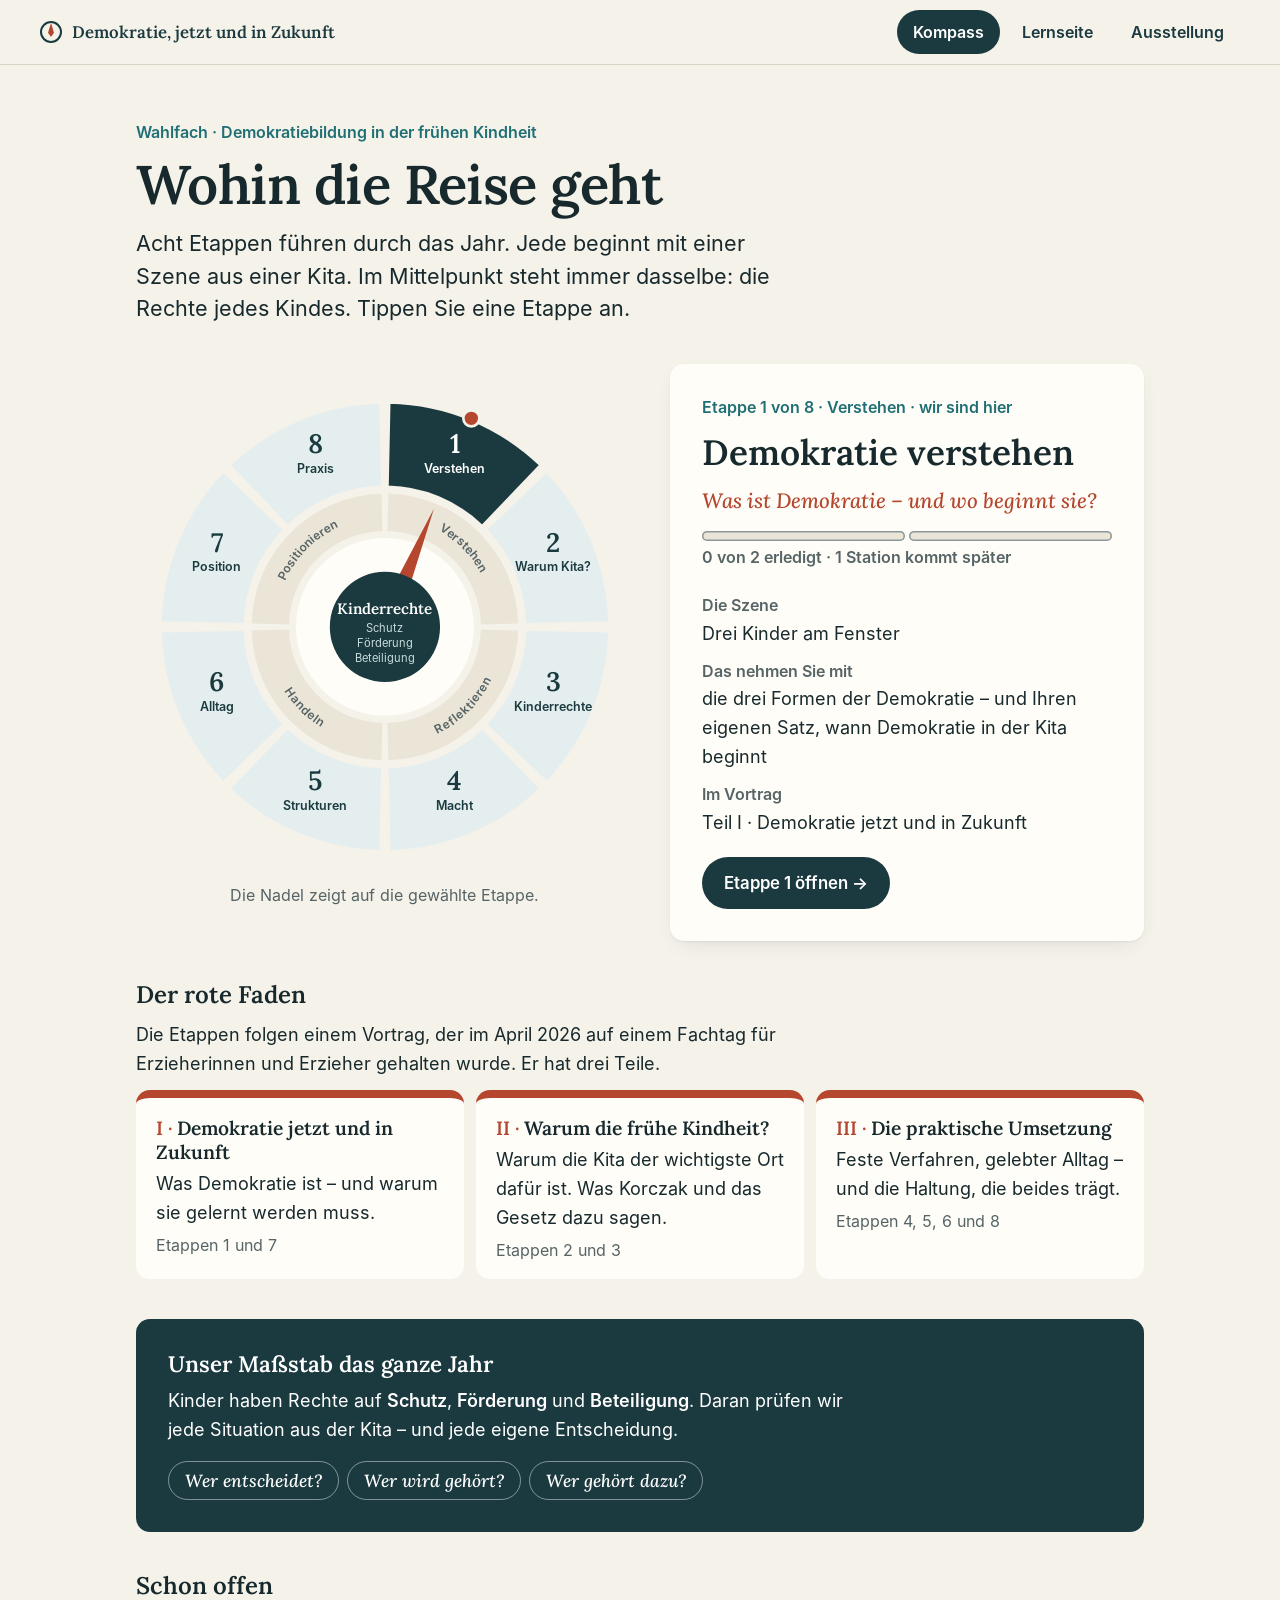
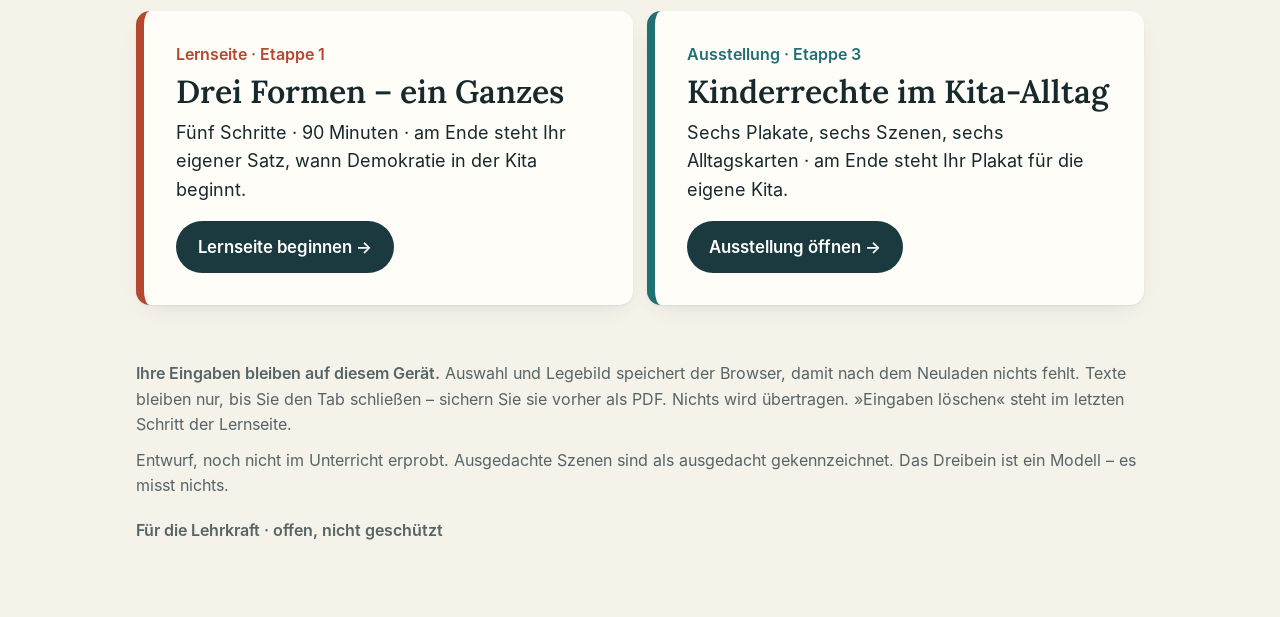
==== commit 5453e1ba: "Version 2.1: Etappenfenster mit Weg an der Seite und Fortschritt Etappenseite als zweigeteiltes Fens" ====
--- a/index.html
+++ b/index.html
@@ -369,6 +369,52 @@
 .meinplakat__satz{font:600 clamp(1.7rem,1.3rem + 2vw,2.6rem)/1.15 var(--serif);color:var(--pc);text-wrap:balance;overflow-wrap:anywhere}
 #plakat-box h2{font-size:1.5rem}
 
+
+/* Fortschritt */
+.balken{display:grid;gap:6px;max-width:34rem}
+.balken__spur{display:flex;gap:4px}
+.balken__spur span{flex:1;height:10px;border-radius:5px;background:var(--sand);box-shadow:inset 0 0 0 1.5px #8B979A}
+.balken__spur span[data-stand=fertig]{background:var(--tuerkis);box-shadow:none}
+.balken__spur span[data-stand=angefangen]{background:linear-gradient(90deg,var(--tuerkis) 50%,var(--sand) 50%);box-shadow:inset 0 0 0 1.5px var(--tuerkis)}
+.balken__text{font:600 1rem/1.35 var(--sans);color:var(--leise)}
+.etappe .balken{margin-block:2px 4px}
+.rad-haken{font:600 13px var(--sans);fill:var(--tuerkis);text-anchor:middle}
+.rad-seg[aria-pressed=true] .rad-haken{fill:#fff}
+
+/* Etappe: Weg an der Seite, Arbeit im Fenster */
+.modul{gap:clamp(16px,2.5vw,24px)}
+.modul .held{gap:8px}
+.modul .held h1{font-size:clamp(1.7rem,1.3rem + 1.8vw,2.4rem)}
+.modul .held .leitfrage{font-size:clamp(1.25rem,1.1rem + .8vw,1.6rem)}
+.fenster{display:grid;gap:clamp(16px,2.5vw,28px);align-items:start}
+.fenster>*{min-width:0}
+@media (min-width:760px){.fenster{grid-template-columns:minmax(15rem,19rem) minmax(0,1fr)}.rail{position:sticky;top:76px}}
+.rail{background:var(--flaeche);border-radius:var(--r);padding:20px;box-shadow:var(--schatten);display:grid;gap:12px}
+.rail h2{font-size:1.25rem}
+.rail__liste{list-style:none;padding:0;display:grid;gap:4px}
+.rail__liste li{display:grid;grid-template-columns:34px minmax(0,1fr);gap:10px;padding:10px;border-radius:var(--r-klein)}
+.rail__liste li[data-hier]{background:var(--eis-hell)}
+.rail__marke{width:34px;height:34px;border-radius:50%;display:grid;place-items:center;font:600 1rem/1 var(--sans);background:var(--sand);color:var(--petrol)}
+.rail__liste li[data-stand=fertig] .rail__marke{background:var(--tuerkis);color:#fff}
+.rail__liste li[data-stand=angefangen] .rail__marke{box-shadow:inset 0 0 0 3px var(--tuerkis)}
+.rail__liste li[data-stand=kommt]{color:var(--leise)}
+.rail__liste li[data-stand=kommt] .rail__marke{background:none;border:1.5px dashed #8B979A;color:var(--leise)}
+.rail__liste div{display:grid;gap:2px}
+.rail__liste b{font:600 1.05rem/1.3 var(--sans)}
+.rail__liste a{color:var(--petrol);min-height:28px}
+.rail__wozu{font-size:1rem;line-height:1.4}
+.rail__stand{font:600 .9rem/1.3 var(--sans);color:var(--leise)}
+.rail__liste li[data-stand=fertig] .rail__stand{color:var(--tuerkis)}
+.rail__ziel{border-top:1px solid var(--linie);padding-top:12px;display:grid;gap:2px;font-size:1rem;line-height:1.45}
+.arbeits{gap:18px;scroll-margin-top:76px}
+.arbeits .schritte{margin-top:0}
+.arbeits .seite{display:grid;gap:18px}
+.arbeits .seite>h2{outline:none;font-size:1.6rem}
+.arbeits .falltext h2{font-size:1.4rem;outline:none}
+.erledigt{background:var(--gut-hell);border-left:6px solid var(--gut);border-radius:0 var(--r-klein) var(--r-klein) 0;padding:14px 18px;display:grid;gap:10px}
+.erledigt__kopf{font:600 1.1rem/1.2 var(--sans);color:var(--gut)}
+@media (max-width:759px){.rail{order:2}}
+
 @media (prefers-reduced-motion:reduce){*,*::before,*::after{animation:none!important;transition:none!important}}
 @media print{
   .top,.sprung,.g-knopf,.knopf,.chips,.fallwahl,.weiter,.schritte,#loesch-frage,.ende,.fuss details,.freigabe__sperre,.woerter,.lege__stapel,#lege-rueck,.g-stempel,.plakate,#plakat-stand{display:none!important}
@@ -461,7 +507,9 @@
     <p class="intro">Sechs Plakate hängen in dieser Ausstellung. Jedes sagt ein Recht so, wie ein Kind es sagen würde. Hinter jedem Plakat wartet eine Szene aus einer Kita.</p>
     <p class="meta">Etwa 45 Minuten · zu zweit an einem Gerät · danach Rundgang im Plenum</p>
   </div>
+  <p class="meta"><strong>Fertig sind Sie, wenn</strong> Sie sich bei drei Plakaten festgelegt und Ihr eigenes Plakat mit den Kriterien verglichen haben.</p>
   <p class="auftrag">Öffnen Sie mindestens drei Plakate. Lesen Sie die Szene. Legen Sie sich fest, welcher Prüfstein zuerst berührt ist – Schutz, Förderung oder Beteiligung – und begründen Sie Ihre Wahl in einem Satz. Erst dann sehen Sie die Rückmeldung.</p>
+  <div id="aus-balken"></div>
   <div class="plakate" id="plakate" role="group" aria-label="Plakate der Ausstellung"></div>
   <p class="meta" id="plakat-stand" aria-live="polite"></p>
   <div id="station" class="station" aria-live="polite"></div>
@@ -523,6 +571,7 @@
     <h1 id="heute-titel">Drei Formen – ein Ganzes</h1>
     <p class="leitfrage leitfrage--klein">Wo beginnt Demokratie?</p>
     <ol class="schritte" id="schritte" aria-label="Schritte der Stunde"></ol>
+    <div id="lern-balken"></div>
   </div>
 
   <!-- 1 -->
@@ -879,7 +928,7 @@
       ["Selbstwirksamkeit", "Die Erfahrung: Meine Stimme zählt. Was ich tue, verändert etwas."]],
     mit: "die drei Formen der Demokratie – und Ihren eigenen Satz, wann Demokratie in der Kita beginnt",
     kita: "Wo wird in Ihrer Einrichtung entschieden – und von wem?",
-    weg: [["offen", "Lernseite: Drei Formen – ein Ganzes", "#heute"], ["kommt", "Was steht auf dem Spiel? Warum Demokratie gelernt werden muss"]] },
+    weg: [["offen", "Lernseite: Drei Formen – ein Ganzes", "#heute", "Sie klären, was Demokratie ist, und schreiben Ihren eigenen Satz dazu.", "90 Minuten"], ["kommt", "Was steht auf dem Spiel? Warum Demokratie gelernt werden muss", "", "Sie begründen, warum Demokratiebildung heute dringlich ist.", "45 Minuten"]] },
 
   { kurz: "Warum Kita?", titel: "Warum gerade die Kita?", vortrag: "Teil II · Warum die frühe Kindheit",
     frage: "Warum beginnt Demokratiebildung nicht erst in der Schule?",
@@ -898,7 +947,7 @@
       ["Aushandlung", "Verschiedene Wünsche werden besprochen, bis eine Lösung steht, die alle mittragen können."]],
     mit: "vier Gründe, mit denen Sie Demokratiebildung im Team und vor Eltern begründen können",
     kita: "Wo haben Sie zuletzt erlebt, dass Kinder einen Streit ohne Erwachsene gelöst haben? Was hatten sie dafür schon gelernt?",
-    weg: [["kommt", "Vier Gründe für die frühe Kindheit"], ["kommt", "Welche Demokratie lernen Kinder bei uns?"]] },
+    weg: [["kommt", "Vier Gründe für die frühe Kindheit", "", "Sie sammeln Argumente, mit denen Sie vor Team und Eltern bestehen.", "45 Minuten"], ["kommt", "Welche Demokratie lernen Kinder bei uns?", "", "Sie prüfen eine Situation aus Ihrer eigenen Einrichtung.", "45 Minuten"]] },
 
   { kurz: "Kinderrechte", titel: "Kinder haben Rechte", vortrag: "Teil II · Korczak und der gesetzliche Auftrag",
     frage: "Geben wir Kindern Rechte – oder haben sie welche?",
@@ -918,7 +967,7 @@
       ["Drei Prüfsteine", "Schutz vor Gewalt, Beschämung und Ausgrenzung · Förderung durch Beziehung, Spiel, Sprache und Teilhabe · Beteiligung an allem, was das Kind betrifft."]],
     mit: "die drei Prüfsteine Schutz, Förderung, Beteiligung – und ein Kinderrechte-Plakat für Ihre Kita",
     kita: "Welche Rechte der Kinder sind in Ihrer Einrichtung aufgeschrieben – und wo können die Kinder sie sehen?",
-    weg: [["offen", "Ausstellung: Kinderrechte im Kita-Alltag", "#ausstellung"], ["kommt", "Vom Gesetz in den Alltag: Was heißt Artikel 12 in der Kita?"]] },
+    weg: [["offen", "Ausstellung: Kinderrechte im Kita-Alltag", "#ausstellung", "Sie prüfen sechs Kita-Szenen an den Kinderrechten und gestalten ein Plakat.", "45 Minuten"], ["kommt", "Vom Gesetz in den Alltag: Was heißt Artikel 12 in der Kita?", "", "Sie übersetzen einen Gesetzestext in das, was Kinder täglich erleben.", "45 Minuten"]] },
 
   { kurz: "Macht", titel: "Macht und Haltung", vortrag: "Teil III · Das Herzstück: die Haltung",
     frage: "Was mache ich mit der Macht, die ich als Erwachsene oder Erwachsener habe?",
@@ -937,7 +986,7 @@
       ["Vorurteilsbewusste Bildung", "Ansatz mit vier Zielen (Anti-Bias): Identitäten stärken, Vielfalt erfahrbar machen, kritisch über Vorurteile nachdenken, gegen Diskriminierung aktiv werden."]],
     mit: "eine persönliche Handlungsleitlinie für Essen, Schlafen, Anziehen und Wickeln",
     kita: "Bei welcher Alltagsfrage entscheiden Sie allein, obwohl das Kind mitentscheiden könnte?",
-    weg: [["kommt", "Einladende und verschließende Sätze"], ["kommt", "Vielfalt als Normalität: vorurteilsbewusste Bildung"], ["kommt", "Stereotype Aussagen unter Kindern aufgreifen"]] },
+    weg: [["kommt", "Einladende und verschließende Sätze", "", "Sie formulieren Alltagssätze so um, dass Kinder mitentscheiden können.", "45 Minuten"], ["kommt", "Vielfalt als Normalität: vorurteilsbewusste Bildung", "", "Sie prüfen Bücher, Bilder und Routinen: Wer kommt vor, wer nicht?", "90 Minuten"], ["kommt", "Stereotype Aussagen unter Kindern aufgreifen", "", "Sie üben, wie Sie reagieren, wenn ein Kind ein anderes abwertet.", "90 Minuten"]] },
 
   { kurz: "Strukturen", titel: "Strukturen, die verlässlich sind", vortrag: "Teil III · Formelle Demokratiebildung",
     frage: "Welche festen Verfahren sichern die Rechte der Kinder – und was gilt, wenn die Mehrheit jemanden überstimmt?",
@@ -958,7 +1007,7 @@
       ["Ambiguitätstoleranz", "Die Fähigkeit, Uneindeutiges und Widersprüche auszuhalten, statt nach einfachen Antworten zu greifen."]],
     mit: "den Ablauf einer Kinderkonferenz und ein kleines Beschwerdekonzept",
     kita: "Welche festen Verfahren gibt es in Ihrer Einrichtung – und wissen die Kinder davon?",
-    weg: [["kommt", "Kinder beteiligen – aber wie? Der Fall Matschhose"], ["kommt", "Eine Kinderkonferenz gestalten"], ["kommt", "Beschwerdewege für Kinder"]] },
+    weg: [["kommt", "Kinder beteiligen – aber wie? Der Fall Matschhose", "", "Sie unterscheiden echte Beteiligung von Beteiligung zum Schein.", "90 Minuten"], ["kommt", "Eine Kinderkonferenz gestalten", "", "Sie planen den Ablauf einer Kinderkonferenz und erproben die Moderation.", "90 Minuten"], ["kommt", "Beschwerdewege für Kinder", "", "Sie entwerfen einen Weg, auf dem auch kleine Kinder sich beschweren können.", "90 Minuten"]] },
 
   { kurz: "Alltag", titel: "Demokratie im Alltag", vortrag: "Teil III · Informelle Demokratiebildung",
     frage: "Was erleben Kinder in den vielen Stunden zwischen den Gremien?",
@@ -977,7 +1026,7 @@
       ["Willkür", "Eine Fachkraft nimmt Kinder ernst. Am Nachbartisch gilt das Gegenteil, weil nichts vereinbart ist."]],
     mit: "einen Beteiligungscheck für Essen, Pflege, Schlafen und Morgenkreis",
     kita: "Beobachten Sie eine Mahlzeit: Wer entscheidet, was und wie viel auf den Teller kommt?",
-    weg: [["kommt", "Mahlzeiten: der wichtigste Übungsort"], ["kommt", "Wickeln, Schlafen, Eingewöhnung"], ["kommt", "Fassade oder Willkür? Struktur und Haltung zusammenbringen"]] },
+    weg: [["kommt", "Mahlzeiten: der wichtigste Übungsort", "", "Sie untersuchen, wer beim Essen was entscheidet.", "45 Minuten"], ["kommt", "Wickeln, Schlafen, Eingewöhnung", "", "Sie klären, wie Kinder über ihren eigenen Körper mitbestimmen.", "45 Minuten"], ["kommt", "Fassade oder Willkür? Struktur und Haltung zusammenbringen", "", "Sie prüfen, wo Ihrer Einrichtung eher das Verfahren fehlt und wo die Haltung.", "90 Minuten"]] },
 
   { kurz: "Position", titel: "Haltung zeigen", vortrag: "Teil I · Was steht auf dem Spiel? – weitergedacht",
     frage: "Wie widerspreche ich klar – und schütze dabei die Kinder?",
@@ -996,7 +1045,7 @@
       ["Beutelsbacher Konsens", "Drei Grundsätze politischer Bildung: niemanden überwältigen, Kontroverses kontrovers darstellen, zum eigenen Urteil befähigen."]],
     mit: "einen Gesprächsleitfaden und eine Intervention in fünf Sätzen",
     kita: "Welche Aussage haben Sie schon gehört, bei der Sie gern etwas gesagt hätten?",
-    weg: [["kommt", "Diskriminierung erkennen und benennen"], ["kommt", "Populismus verstehen – die aktuelle Lage"], ["kommt", "Zuhören, nachfragen, klar widersprechen"]] },
+    weg: [["kommt", "Diskriminierung erkennen und benennen", "", "Sie lernen Formen der Abwertung kennen und ordnen Aussagen ein.", "mehrere Stunden"], ["kommt", "Populismus verstehen – die aktuelle Lage", "", "Sie prüfen politische Aussagen an Quellen und an den Grundrechten.", "mehrere Stunden"], ["kommt", "Zuhören, nachfragen, klar widersprechen", "", "Sie üben Gespräche mit Erwachsenen, die abwertend sprechen.", "mehrere Stunden"]] },
 
   { kurz: "Praxis", titel: "Ihr Praxisprojekt", vortrag: "Teil III · Kinder können Demokratie",
     frage: "Was nehmen Sie mit in Ihre Einrichtung?",
@@ -1014,7 +1063,7 @@
       ["Zukunftswerkstatt", "Methode in drei Schritten: Kritik sammeln, Wünsche entwickeln, Umsetzung planen."]],
     mit: "Ihr eigenes Demokratieprojekt – geplant, erprobt und vorgestellt",
     kita: "Welche kleine Veränderung in Ihrer Einrichtung würden die Kinder sofort bemerken?",
-    weg: [["kommt", "Projektwerkstatt"], ["kommt", "Erprobung und kollegiale Beratung"], ["kommt", "Präsentation und Ausblick"]] }
+    weg: [["kommt", "Projektwerkstatt", "", "Sie planen Ihr eigenes Vorhaben für die Praxisstelle.", "mehrere Stunden"], ["kommt", "Erprobung und kollegiale Beratung", "", "Sie probieren Ihr Vorhaben aus und holen Rückmeldung ein.", "mehrere Stunden"], ["kommt", "Präsentation und Ausblick", "", "Sie stellen Ihr Projekt vor und halten fest, was Sie mitnehmen.", "mehrere Stunden"]] }
 ];
 
 /* ---------- Ausstellung: Kinderrechte im Kita-Alltag (aus der Mitmach-Ausstellung zum Tag der Kinderrechte, für Fachkräfte umgebaut) ---------- */
@@ -1589,6 +1638,8 @@
       g.appendChild(sv("path", { d: ring(RA, RI, a1, a2) }));
       g.appendChild(sv("text", { x: m[0], y: m[1] - 6, "class": "rad-zahl" }, String(i + 1)));
       g.appendChild(sv("text", { x: m[0], y: m[1] + 16, "class": "rad-wort" }, e.kurz));
+      var haken = sv("text", { x: m[0], y: m[1] + 33, "class": "rad-haken" }, "");
+      g.appendChild(haken); g._haken = haken;
       if (i < D.hier) g.setAttribute("data-stand", "fertig");
       if (i === D.hier) { g.setAttribute("data-stand", "hier"); var h = pol(RA + 2, i * 45 + 22.5); g.appendChild(sv("circle", { cx: h[0], cy: h[1], r: 9, "class": "rad-hier" })); }
       g.addEventListener("click", function () { waehle(i, true); });
@@ -1619,16 +1670,26 @@
       panel.appendChild(el("h2", {}, e.titel));
       panel.appendChild(el("p", { "class": "leitfrage leitfrage--klein" }, e.frage));
       var dl = el("dl");
+      var st = etappeStand(i), fb = el("div"); panel.appendChild(fb);
+      balken(fb, st.teile, st.fertig + " von " + st.von + " erledigt" + (st.kommt ? " · " + st.kommt + (st.kommt === 1 ? " Station kommt später" : " Stationen kommen später") : ""));
       dl.appendChild(el("dt", {}, "Die Szene")); dl.appendChild(el("dd", {}, e.szene.titel));
       dl.appendChild(el("dt", {}, "Das nehmen Sie mit")); dl.appendChild(el("dd", {}, e.mit));
       dl.appendChild(el("dt", {}, "Im Vortrag")); dl.appendChild(el("dd", {}, e.vortrag));
       panel.appendChild(dl);
-      panel.appendChild(el("a", { "class": "knopf", href: "#etappe-" + (i + 1) }, "Etappe " + (i + 1) + " öffnen →"));
+      panel.appendChild(el("a", { "class": "knopf", href: "#etappe-" + (i + 1) }, (st.fertig ? "Etappe " + (i + 1) + " fortsetzen →" : "Etappe " + (i + 1) + " öffnen →")));
       if (bewegt && !RUHIG && panel.animate) panel.animate([{ opacity: 0, transform: "translateY(8px)" }, { opacity: 1, transform: "none" }], { duration: 220, easing: "cubic-bezier(.23,1,.32,1)" });
     }
     $("#rad-heute").addEventListener("click", function () { waehle(D.hier, true); });
+    function frisch() {
+      segs.forEach(function (g, j) {
+        var st = etappeStand(j);
+        g._haken.textContent = st.fertig === st.von ? "✓" : (st.fertig ? st.fertig + "/" + st.von : "");
+        g.setAttribute("aria-label", "Etappe " + (j + 1) + ": " + D.etappen[j].titel + " – " + st.fertig + " von " + st.von + " erledigt" + (j === D.hier ? " – wir sind hier" : ""));
+      });
+      waehle(gewaehlt, false);
+    }
     waehle(D.hier, false);
-    return {};
+    return { frisch: frisch };
   })();
 
   /* ---------- Schritte, Freigaben, Ansichten ---------- */
@@ -1665,6 +1726,8 @@
       if (i + 1 === akt) b.setAttribute("aria-current", "step"); else b.removeAttribute("aria-current");
       b.setAttribute("aria-label", "Schritt " + (i + 1) + ": " + schritte[i].dataset.titel + (f[i] ? " – erledigt" : (i + 1 > bis ? " – noch gesperrt" : "")));
     });
+    var nf = f.filter(Boolean).length;
+    balken($("#lern-balken"), f.map(function (x) { return x ? "fertig" : "offen"; }), nf === f.length ? "Lernseite erledigt: alle fünf Schritte abgeschlossen." : nf + " von " + f.length + " Schritten erledigt · Fertig sind Sie, wenn Ihr Satz verglichen und Ihre Position neu festgelegt ist.");
     var w = $("#weiter"), h = $("#weiter-hinweis");
     w.hidden = akt >= schritte.length; $("#zurueck").hidden = false;
     $("#zurueck").textContent = akt === 1 ? "← Zur Etappe 1" : "← Zurück";
@@ -1693,6 +1756,7 @@
     $$("[data-nav]").forEach(function (a) { if (a.dataset.nav === welche) a.setAttribute("aria-current", "page"); else a.removeAttribute("aria-current"); });
     if (welche === "heute") gehe(Math.min(S.schritt || 1, offenBis()), true);
     if (welche === "etappe") zeigeModul(+m[1] - 1);
+    if (welche === "start") kompass.frisch();
     window.scrollTo(0, 0);
   }
   window.addEventListener("hashchange", ansicht);
@@ -1736,62 +1800,150 @@
     pruefe(); if (fest) zeige(false);
   }
 
-  /* ---------- Etappe: Szene, Festlegung, Kern, Begriffe, Stationen ---------- */
+  /* ---------- Fortschritt: zählt erledigte Festlegungen und Produkte, keine Klicks ---------- */
+  function balken(box, teile, satz) {
+    box.textContent = ""; box.className = "balken";
+    var spur = el("div", { "class": "balken__spur", "aria-hidden": "true" });
+    teile.forEach(function (x) { spur.appendChild(el("span", { "data-stand": x })); });
+    box.appendChild(spur); box.appendChild(el("p", { "class": "balken__text" }, satz));
+  }
+  function lernStand() { var f = stand(), n = f.filter(Boolean).length; return n === f.length ? "fertig" : (n > 0 ? "angefangen" : "offen"); }
+  function ausZahl() { return D.stationen.filter(function (s) { return S.wahlFest[s.id]; }).length; }
+  function ausStand() { var n = ausZahl(); return n >= 3 && S.plakatZu ? "fertig" : (n > 0 ? "angefangen" : "offen"); }
+  function stationStand(x) { return x[0] === "kommt" ? "kommt" : (x[2] === "#heute" ? lernStand() : (x[2] === "#ausstellung" ? ausStand() : "offen")); }
+  var STANDWORT = { fertig: "erledigt", angefangen: "angefangen", offen: "offen", kommt: "kommt später" };
+  function etappeStand(i) {
+    var e = D.etappen[i], teile = [S.wahlFest["e" + i] ? "fertig" : "offen"];
+    e.weg.forEach(function (x) { if (x[0] !== "kommt") teile.push(stationStand(x)); });
+    var n = teile.filter(function (x) { return x === "fertig"; }).length;
+    return { teile: teile, fertig: n, von: teile.length, kommt: e.weg.filter(function (x) { return x[0] === "kommt"; }).length };
+  }
+
+  /* ---------- Etappe: Weg an der Seite, Einstieg in drei Schritten im Fenster ---------- */
   function zeigeModul(i) {
-    var e = D.etappen[i], box = $("#modul"); box.textContent = "";
+    var e = D.etappen[i], box = $("#modul"), key = "e" + i, akt = 1; box.textContent = "";
     var kopf = el("div", { "class": "held" });
     kopf.appendChild(el("p", { "class": "kicker" }, "Etappe " + (i + 1) + " von 8 · " + D.blick[Math.floor(i / 2)] + " · " + e.vortrag));
     kopf.appendChild(el("h1", { id: "mod-titel" }, e.titel));
     kopf.appendChild(el("p", { "class": "leitfrage" }, e.frage));
+    var fb = el("div"); kopf.appendChild(fb);
     box.appendChild(kopf);
 
-    var karte = el("div", { "class": "schritt" });
+    var fenster = el("div", { "class": "fenster" });
+    /* Seite: der Weg durch die Etappe */
+    var rail = el("aside", { "class": "rail", "aria-labelledby": "rail-titel" });
+    rail.appendChild(el("h2", { id: "rail-titel" }, "Ihr Weg durch diese Etappe"));
+    rail.appendChild(el("p", { "class": "meta" }, "Der Einstieg führt in das Thema. In den Stationen arbeiten Sie daran – im Unterricht, gemeinsam geführt."));
+    var ol = el("ol", { "class": "rail__liste" }); rail.appendChild(ol);
+    var ziel = el("div", { "class": "rail__ziel" }); rail.appendChild(ziel);
+    fenster.appendChild(rail);
+
+    /* Fenster: Einstieg in drei Schritten */
+    var arb = el("div", { "class": "schritt arbeits" });
+    var leiste = el("ol", { "class": "schritte", "aria-label": "Schritte des Einstiegs" }); arb.appendChild(leiste);
+    var TEILE = ["Szene", "Dahinter", "Ihre Kita"], pills = [], seiten = [];
+    TEILE.forEach(function (name, n) {
+      var li = el("li"), b = el("button", { type: "button" });
+      b.appendChild(el("b", {}, String(n + 1))); b.appendChild(el("span", {}, name));
+      b.addEventListener("click", function () { if (!b.disabled) gehe(n + 1, true); });
+      li.appendChild(b); leiste.appendChild(li); pills.push(b);
+    });
+
+    var s1 = el("div", { "class": "seite" });
+    s1.appendChild(el("p", { "class": "meta" }, "Einstieg · Schritt 1 von 3 · etwa 5 Minuten · allein"));
     var sz = el("div", { "class": "falltext" });
     sz.appendChild(el("p", { "class": "etikett" }, e.szene.status));
-    sz.appendChild(el("h2", {}, e.szene.titel));
+    sz.appendChild(el("h2", { tabindex: "-1" }, e.szene.titel));
     e.szene.text.forEach(function (a) { sz.appendChild(el("p", { "class": "falltext__text" }, a)); });
-    karte.appendChild(sz);
-    karte.appendChild(el("p", { "class": "auftrag" }, "Lesen Sie die Szene. Legen Sie sich fest und begründen Sie Ihre Wahl in einem Satz. Erst dann sehen Sie, was dahintersteckt."));
-    var w = el("div", { "class": "teil" }); karte.appendChild(w);
-    var frei = el("div", { "class": "freigabe", "data-zu": "" });
-    frei.appendChild(el("p", { "class": "freigabe__sperre meta" }, "Kern, Begriffe und Ihr Auftrag für die Kita öffnen sich nach Ihrer Festlegung."));
-    var fi = el("div", { "class": "freigabe__inhalt" });
+    s1.appendChild(sz);
+    s1.appendChild(el("p", { "class": "auftrag" }, "Legen Sie sich fest und begründen Sie Ihre Wahl in einem Satz. Erst dann sehen Sie die Rückmeldung."));
+    var w = el("div", { "class": "teil" }); s1.appendChild(w);
+
+    var s2 = el("div", { "class": "seite" });
+    s2.appendChild(el("p", { "class": "meta" }, "Einstieg · Schritt 2 von 3 · etwa 5 Minuten · allein, dann zu zweit vergleichen"));
+    s2.appendChild(el("h2", { tabindex: "-1" }, "Das steckt dahinter"));
     var sich = el("div", { "class": "sicherung" });
-    sich.appendChild(el("p", { "class": "sicherung__kopf" }, "Das steckt dahinter")); sich.appendChild(el("p", {}, e.kern)); fi.appendChild(sich);
-    fi.appendChild(el("h3", { "class": "zwischen" }, "Begriffe dieser Etappe"));
+    sich.appendChild(el("p", { "class": "sicherung__kopf" }, "Ergebnissicherung")); sich.appendChild(el("p", {}, e.kern)); s2.appendChild(sich);
+    s2.appendChild(el("h3", { "class": "zwischen" }, "Begriffe dieser Etappe"));
     var dl = el("dl", { "class": "begriffe" });
     e.begriffe.forEach(function (b) { var d = el("div"); d.appendChild(el("dt", {}, b[0])); d.appendChild(el("dd", {}, b[1])); dl.appendChild(d); });
-    fi.appendChild(dl);
-    var kita = el("div", { "class": "praxis" });
-    kita.appendChild(el("h3", { "class": "zwischen" }, "In Ihrer Kita"));
-    kita.appendChild(el("p", { "class": "leitfrage leitfrage--klein" }, e.kita));
-    kita.appendChild(el("p", { "class": "meta" }, "Freiwillig und ohne Namen. Ihre Notiz bleibt auf diesem Gerät, bis Sie den Tab schließen."));
+    s2.appendChild(dl);
+
+    var s3 = el("div", { "class": "seite" });
+    s3.appendChild(el("p", { "class": "meta" }, "Einstieg · Schritt 3 von 3 · freiwillig · ohne Namen"));
+    s3.appendChild(el("h2", { tabindex: "-1" }, "In Ihrer Kita"));
+    s3.appendChild(el("p", { "class": "leitfrage leitfrage--klein" }, e.kita));
     var lab = el("label", { "class": "feld" }, "Das habe ich beobachtet:");
-    lab.appendChild(el("textarea", { rows: "2", "data-text": "kita-" + i, placeholder: "In meiner Einrichtung …" })); kita.appendChild(lab);
-    fi.appendChild(kita);
-    frei.appendChild(fi); karte.appendChild(frei);
-    box.appendChild(karte);
-    wahl(w, "e" + i, e.wahl.frage, e.wahl.optionen, function () { frei.removeAttribute("data-zu"); });
-    bindeTexte(kita);
-
-    var st = el("div", { "class": "stationen" });
-    st.appendChild(el("h2", {}, "Stationen dieser Etappe"));
-    st.appendChild(el("p", { "class": "lauf" }, "Am Ende nehmen Sie mit: " + e.mit + "."));
-    var ol = el("ol", { "class": "weg" });
-    e.weg.forEach(function (x) {
-      var li = el("li", { "data-stand": x[0] });
-      li.appendChild(el("span", { "class": "weg__marke" }, x[0] === "offen" ? "→" : ""));
-      if (x[2]) li.appendChild(el("a", { href: x[2] }, x[1])); else li.appendChild(el("span", {}, x[1]));
-      li.appendChild(el("span", { "class": x[0] === "offen" ? "weg__heute" : "weg__kommt" }, x[0] === "offen" ? "offen" : "kommt"));
-      ol.appendChild(li);
-    });
-    st.appendChild(ol); box.appendChild(st);
-
-    var nav = el("nav", { "class": "weiter", "aria-label": "Zwischen den Etappen wechseln" });
-    nav.appendChild(el("a", { "class": "g-knopf g-knopf--still", href: i > 0 ? "#etappe-" + i : "#start" }, i > 0 ? "← Etappe " + i : "← Zum Kompass"));
-    nav.appendChild(el("a", { "class": "g-knopf g-knopf--still", href: "#start" }, "Kompass"));
-    nav.appendChild(el("a", { "class": "g-knopf g-knopf--sekundaer", href: i < 7 ? "#etappe-" + (i + 2) : "#start" }, i < 7 ? "Etappe " + (i + 2) + " →" : "Zum Kompass →"));
-    box.appendChild(nav);
+    lab.appendChild(el("textarea", { rows: "3", "data-text": "kita-" + i, placeholder: "In meiner Einrichtung …" })); s3.appendChild(lab);
+    s3.appendChild(el("p", { "class": "meta" }, "Ihre Notiz bleibt auf diesem Gerät, bis Sie den Tab schließen."));
+    var ende = el("div", { "class": "erledigt" }); s3.appendChild(ende);
+
+    seiten = [s1, s2, s3]; seiten.forEach(function (s) { arb.appendChild(s); });
+    var nav = el("div", { "class": "weiter" });
+    var zur = el("button", { type: "button", "class": "g-knopf g-knopf--still" }, "← Zurück");
+    var hin = el("p", { "class": "meta", "aria-live": "polite" });
+    var wei = el("button", { type: "button", "class": "g-knopf g-knopf--primaer" }, "Weiter →");
+    nav.appendChild(zur); nav.appendChild(hin); nav.appendChild(wei); arb.appendChild(nav);
+    fenster.appendChild(arb); box.appendChild(fenster);
+
+    function gehe(n, fokus) {
+      akt = n;
+      seiten.forEach(function (s, j) { s.hidden = j + 1 !== n; });
+      male();
+      if (fokus) {
+        var h = $("h2", seiten[n - 1]); arb.scrollIntoView({ block: "start", behavior: "auto" }); h.focus({ preventScroll: true });
+        if (!RUHIG && seiten[n - 1].animate) seiten[n - 1].animate([{ opacity: 0, transform: "translateY(8px)" }, { opacity: 1, transform: "none" }], { duration: 200, easing: "cubic-bezier(.23,1,.32,1)" });
+      }
+    }
+    function male() {
+      var fest = !!S.wahlFest[key], st = etappeStand(i);
+      pills.forEach(function (b, j) {
+        var zu = j > 0 && !fest;
+        b.disabled = zu; b.setAttribute("data-stand", (j === 0 && fest) || (j > 0 && fest && j + 1 < akt) ? "fertig" : (zu ? "zu" : "offen"));
+        if (j + 1 === akt) b.setAttribute("aria-current", "step"); else b.removeAttribute("aria-current");
+        b.setAttribute("aria-label", "Schritt " + (j + 1) + ": " + TEILE[j] + (zu ? " – öffnet sich nach Ihrer Festlegung" : ""));
+      });
+      zur.hidden = akt === 1; wei.hidden = akt === 3;
+      wei.disabled = !fest; hin.textContent = !fest ? "Legen Sie sich zuerst fest." : "";
+      /* Kopf: Fortschritt der Etappe */
+      balken(fb, st.teile, st.fertig + " von " + st.von + " erledigt" + (st.kommt ? " · " + st.kommt + (st.kommt === 1 ? " Station kommt" : " Stationen kommen") + " im Lauf des Jahres dazu" : ""));
+      /* Seite: Einstieg und Stationen mit Stand */
+      ol.textContent = "";
+      var li0 = el("li", { "data-stand": fest ? "fertig" : "offen", "data-hier": "" });
+      li0.appendChild(el("span", { "class": "rail__marke", "aria-hidden": "true" }, fest ? "✓" : "1"));
+      var t0 = el("div"); t0.appendChild(el("b", {}, "Einstieg: " + e.szene.titel));
+      t0.appendChild(el("span", { "class": "rail__wozu" }, "Eine Szene, eine Festlegung, die wichtigsten Begriffe."));
+      t0.appendChild(el("span", { "class": "rail__stand" }, "10 Minuten · " + (fest ? "erledigt" : "Sie sind hier")));
+      li0.appendChild(t0); ol.appendChild(li0);
+      var naechste = null;
+      e.weg.forEach(function (x, j) {
+        var s = stationStand(x), li = el("li", { "data-stand": s });
+        li.appendChild(el("span", { "class": "rail__marke", "aria-hidden": "true" }, s === "fertig" ? "✓" : String(j + 2)));
+        var d = el("div");
+        if (x[2]) { var a = el("a", { href: x[2] }); a.appendChild(el("b", {}, x[1])); d.appendChild(a); if (!naechste && s !== "fertig") naechste = x; }
+        else d.appendChild(el("b", {}, x[1]));
+        d.appendChild(el("span", { "class": "rail__wozu" }, x[3]));
+        d.appendChild(el("span", { "class": "rail__stand" }, x[4] + " · " + STANDWORT[s]));
+        li.appendChild(d); ol.appendChild(li);
+      });
+      ziel.textContent = "";
+      ziel.appendChild(el("b", {}, st.fertig === st.von ? "Alles Offene ist erledigt." : "Fertig sind Sie hier, wenn"));
+      ziel.appendChild(el("span", {}, st.fertig === st.von ? (st.kommt ? "Die weiteren Stationen öffnen sich im Lauf des Jahres." : "Diese Etappe ist abgeschlossen.") : "der Einstieg und jede offene Station ein ✓ tragen. Am Ende nehmen Sie mit: " + e.mit + "."));
+      /* Abschluss des Einstiegs */
+      ende.textContent = "";
+      ende.appendChild(el("p", { "class": "erledigt__kopf" }, "✓ Einstieg erledigt"));
+      ende.appendChild(el("p", {}, naechste ? "Weiter geht es mit der Station »" + naechste[1] + "«." : "Die Stationen dieser Etappe kommen im Unterricht dazu. Sie können zurück zum Kompass."));
+      var r = el("div", { "class": "g-reihe" });
+      if (naechste) r.appendChild(el("a", { "class": "g-knopf g-knopf--primaer", href: naechste[2] }, "Zur Station →"));
+      r.appendChild(el("a", { "class": "g-knopf g-knopf--sekundaer", href: "#start" }, "Zum Kompass"));
+      if (i < 7) r.appendChild(el("a", { "class": "g-knopf g-knopf--still", href: "#etappe-" + (i + 2) }, "Etappe " + (i + 2) + " ansehen →"));
+      ende.appendChild(r);
+    }
+    zur.addEventListener("click", function () { gehe(akt - 1, true); });
+    wei.addEventListener("click", function () { gehe(akt + 1, true); });
+    wahl(w, key, e.wahl.frage, e.wahl.optionen, function () { male(); });
+    bindeTexte(s3);
+    gehe(1, false);
   }
 
   /* ---------- Ausstellung: Plakat, Szene, Prüfstein, Alltagskarten, eigenes Plakat ---------- */
@@ -1801,7 +1953,9 @@
     function stand() {
       var n = festZahl();
       D.stationen.forEach(function (s) { if (S.wahlFest[s.id]) knoepfe[s.id].setAttribute("data-stand", "fertig"); });
-      standP.textContent = n === 0 ? "Tippen Sie ein Plakat an." : n + " von " + D.stationen.length + " Plakaten festgelegt." + (n < 3 ? " Noch " + (3 - n) + " bis zu Ihrem eigenen Plakat." : "");
+      var teile = [0, 1, 2].map(function (k) { return n > k ? "fertig" : "offen"; }); teile.push(S.plakatZu ? "fertig" : "offen");
+      balken($("#aus-balken"), teile, (S.plakatZu && n >= 3 ? "Ausstellung erledigt. " : "") + Math.min(n, 3) + " von 3 Plakaten festgelegt · eigenes Plakat " + (S.plakatZu ? "fertig" : "noch offen") + (n > 3 ? " · " + (n - 3) + " weitere angesehen" : ""));
+      standP.textContent = n === 0 ? "Tippen Sie ein Plakat an." : (n < 3 ? "Noch " + (3 - n) + (3 - n === 1 ? " Plakat" : " Plakate") + " bis zu Ihrem eigenen Plakat." : (S.plakatZu ? "" : "Jetzt ist Ihr eigenes Plakat offen – weiter unten."));
       if (n >= 3) $("#plakat-box").removeAttribute("data-zu");
     }
     D.stationen.forEach(function (s, i) {
@@ -1892,7 +2046,7 @@
     }
     function oeffne() { $("#plakat-raster").hidden = false; pk.hidden = true; ph.textContent = ""; male(); }
     satz.addEventListener("input", function () { pruefe(); male(); });
-    pk.addEventListener("click", function () { S.plakatZu = true; merke(); oeffne(); });
+    pk.addEventListener("click", function () { S.plakatZu = true; merke(); oeffne(); stand(); });
     window.addEventListener("pageshow", pruefe);
     pruefe(); if (S.plakatZu) oeffne();
   })();
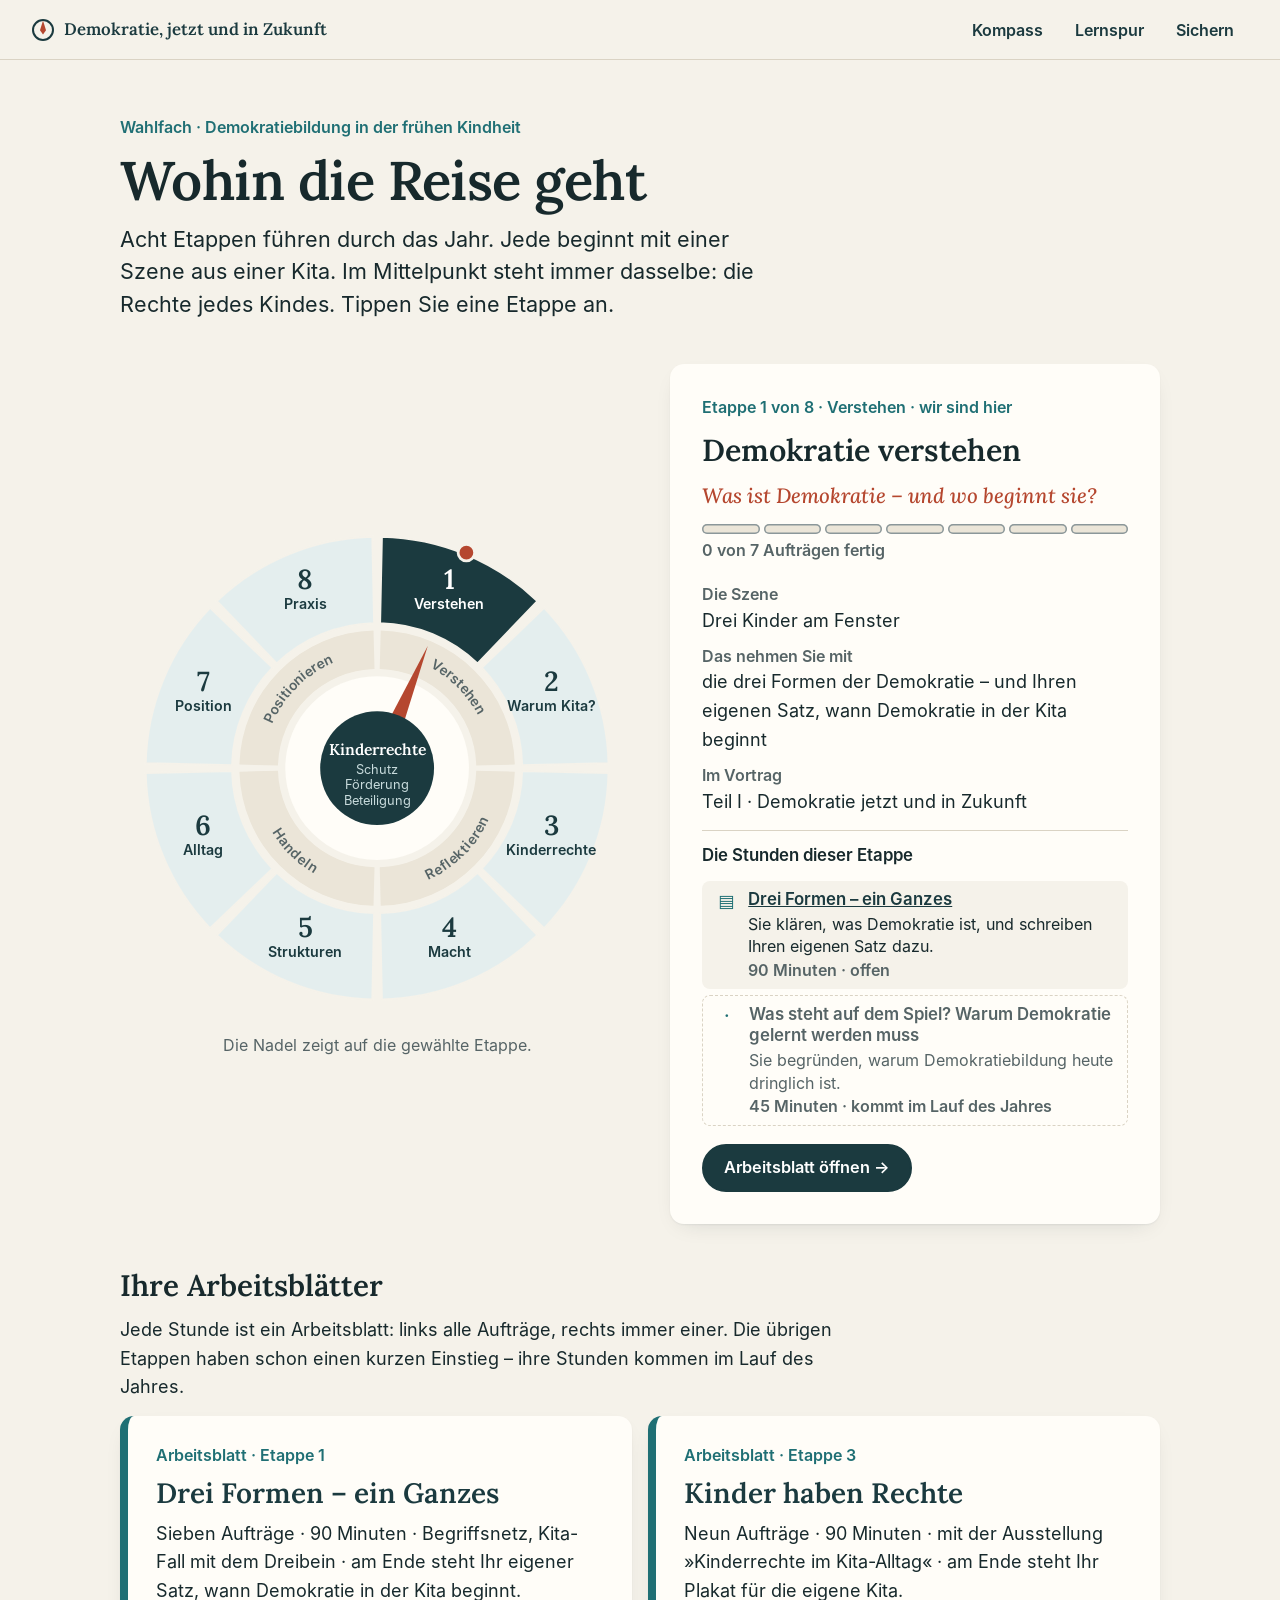
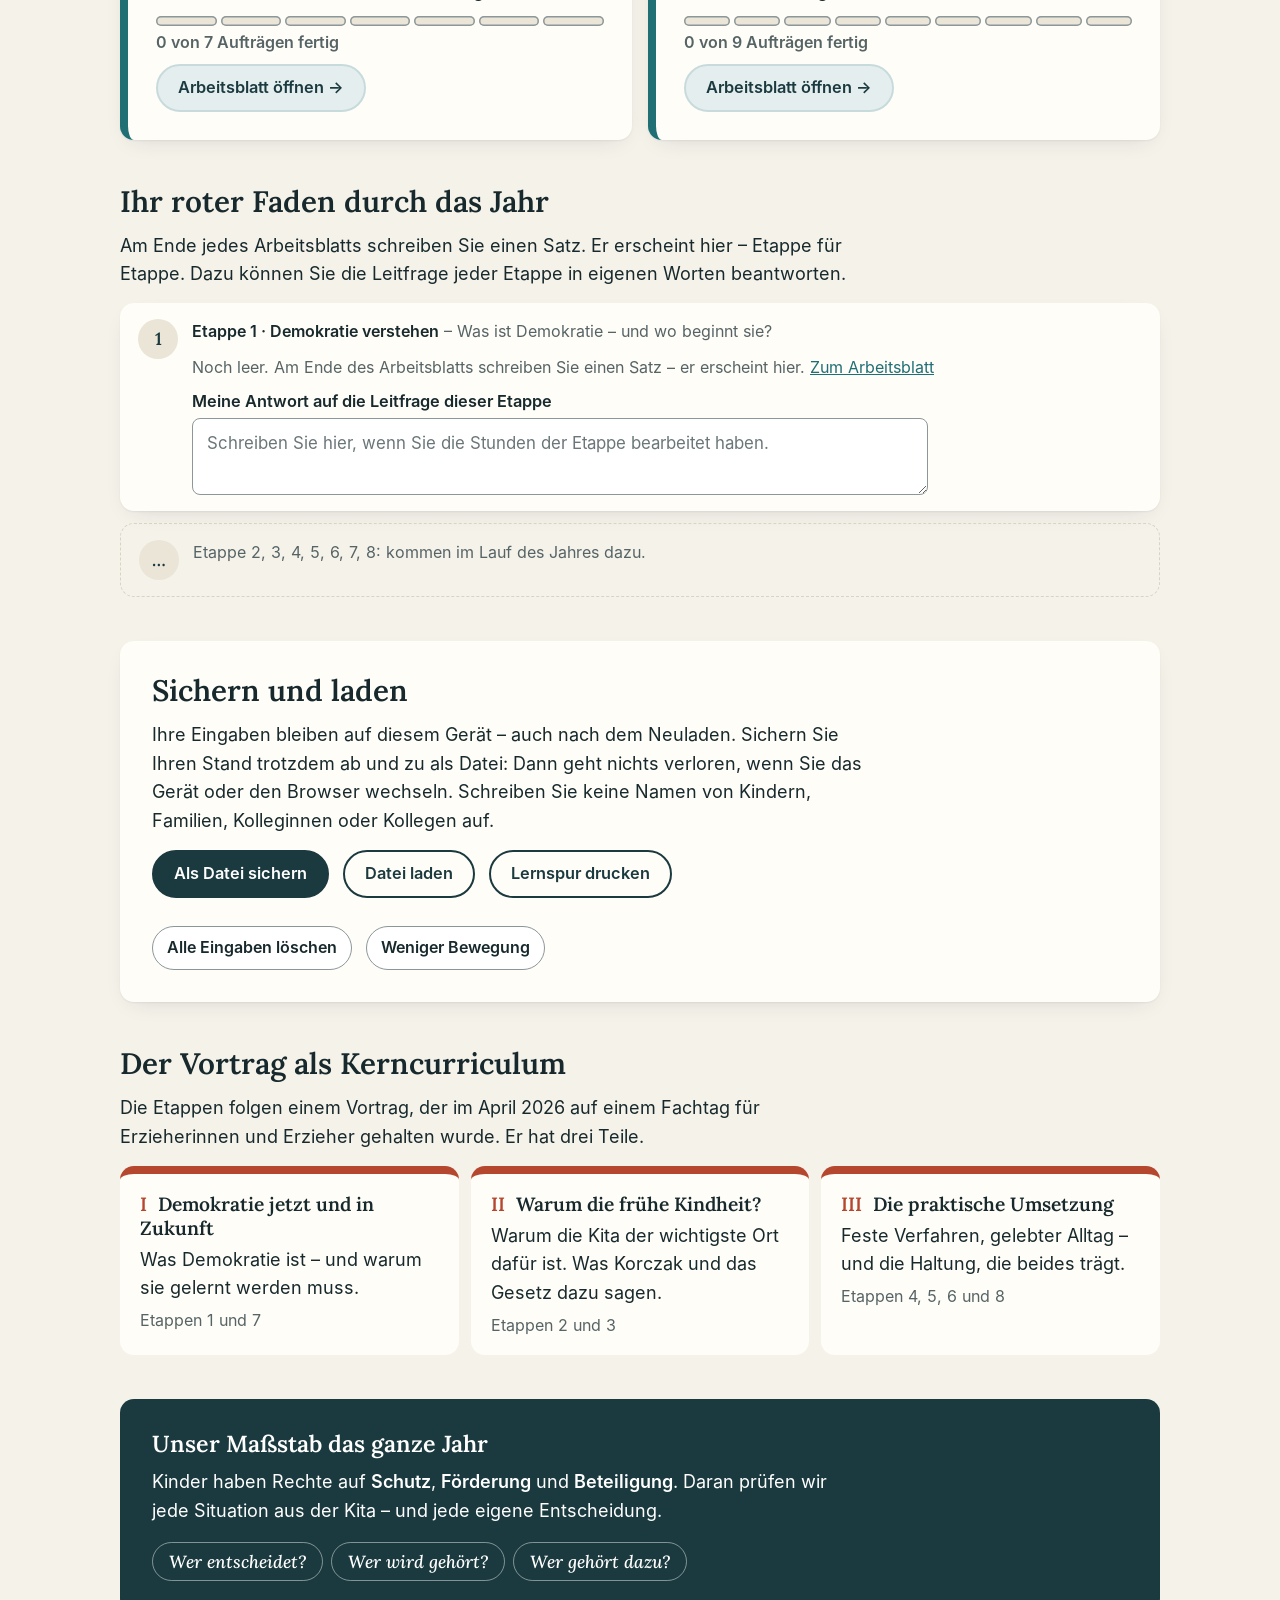
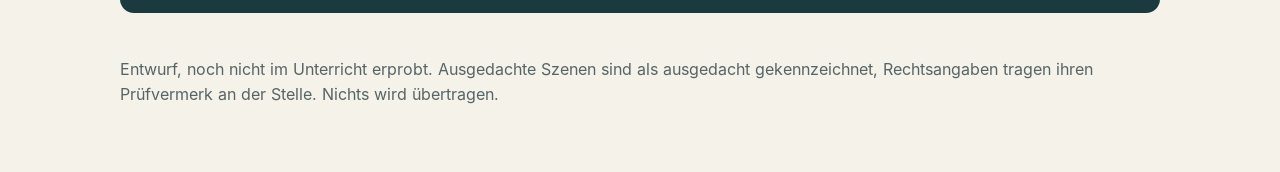
==== commit be1ce319: "Version 3.0: Blatt-Standard für alle Blätter, Etappe 3 »Kinder haben Rechte« als Arbeitsblatt - Blat" ====
--- a/index.html
+++ b/index.html
@@ -4,65 +4,104 @@
 <meta charset="utf-8">
 <meta name="viewport" content="width=device-width, initial-scale=1">
 <title>Demokratie, jetzt und in Zukunft – Leitfaden durch das Jahr</title>
+<script>try{var s=JSON.parse(localStorage.getItem("wpb-demokratie-leitfaden:v4"));if(s&&s.ruhig)document.documentElement.setAttribute("data-bewegung","weniger");}catch(e){}</script>
 <style>@font-face{font-family:"Lora";font-weight:400 700;font-style:normal;font-display:swap;src:url([data-uri]) format("woff")}
 @font-face{font-family:"Lora";font-weight:400 700;font-style:italic;font-display:swap;src:url([data-uri]) format("woff")}
 @font-face{font-family:"Inter";font-weight:400;font-style:normal;font-display:swap;src:url([data-uri]) format("woff")}
 @font-face{font-family:"Inter";font-weight:600;font-style:normal;font-display:swap;src:url([data-uri]) format("woff")}</style>
-<style>:root{
-  --papier:#F5F2EA;--flaeche:#FFFDF8;--sand:#EBE5D8;--linie:#DAD3C4;
+<style>/* ===== Demokratie, jetzt und in Zukunft · Leitfaden und Arbeitsblätter =====
+   Farben aus dem Foliensatz des Wahlfachs (Papier F5F2EA, Petrol 1B3A3F, Türkis 1F6F74, Eisblau C8DBDC), Glut als Akzent.
+   Regeln: kein Text unter 16 Pixel · Zielflächen mindestens 44 Pixel · Bewegung nur als Antwort auf eine Eingabe. */
+:root{
+  --papier:#F5F2EA;--flaeche:#FFFDF8;--sand:#EBE5D8;--linie:#DAD3C4;--rand:#8B979A;
   --tinte:#17292C;--leise:#566466;
   --petrol:#1B3A3F;--tuerkis:#1F6F74;--eis:#C8DBDC;--eis-hell:#E4EEEE;
   --glut:#B5472F;--glut-hell:#F6E1D9;
   --h:#1F6F74;--h-hell:#DCEBEB;--g:#8A5A0B;--g-flaeche:#D99A2B;--g-hell:#F7EBD0;--l:#B5472F;--l-hell:#F6E1D9;
   --gut:#2E6B3E;--gut-hell:#DFEEDF;--mittel:#8A5A0B;--mittel-hell:#F7EBD0;--schwach:#A8321F;--schwach-hell:#F7DDD7;
-  --kuli:#2B4FA8;
+  --kuli:#2B4FA8;--kuli-hell:#E1E8F7;--amber:#7A4E06;
   --serif:"Lora",Georgia,serif;--sans:"Inter",system-ui,-apple-system,"Segoe UI",sans-serif;
   --r:14px;--r-klein:8px;--schatten:0 1px 2px rgba(23,41,44,.06),0 8px 24px -12px rgba(23,41,44,.18);
   --aus:cubic-bezier(.23,1,.32,1);
+  --kopf-h:3.75rem;--reg-b:15.5rem;
 }
 *{box-sizing:border-box}
-html{-webkit-text-size-adjust:100%;scroll-padding-top:80px}
+html{-webkit-text-size-adjust:100%;scroll-padding-top:calc(var(--kopf-h) + 16px)}
 body{margin:0;background:var(--papier);color:var(--tinte);font:400 1.125rem/1.6 var(--sans);-webkit-font-smoothing:antialiased}
 h1,h2,h3,h4,p,figure,blockquote,dl,dd,ol,ul{margin:0}
 h1{font:600 clamp(2.1rem,1.4rem + 3vw,3.4rem)/1.1 var(--serif);letter-spacing:-.01em;text-wrap:balance}
 h2{font:600 clamp(1.6rem,1.25rem + 1.5vw,2.2rem)/1.15 var(--serif);text-wrap:balance}
 h3{font:600 1.3rem/1.25 var(--serif)}
 .h4{font:600 1.1rem/1.25 var(--sans)}
-.zwischen{font:600 1.5rem/1.2 var(--serif);margin-bottom:12px}
 a{color:var(--tuerkis)}
 button,input,textarea,select{font:inherit;color:inherit}
 :focus-visible{outline:3px solid var(--tinte);outline-offset:3px;border-radius:4px}
 [hidden]{display:none!important}
-.g-sr{position:absolute;width:1px;height:1px;overflow:hidden;clip:rect(0 0 0 0);white-space:nowrap}
-.sprung{position:absolute;left:-999px;top:0;background:var(--tinte);color:#fff;padding:12px 16px;z-index:30}
+.sr{position:absolute;width:1px;height:1px;overflow:hidden;clip:rect(0 0 0 0);white-space:nowrap}
+.sprung{position:absolute;left:-999px;top:0;background:var(--tinte);color:#fff;padding:12px 16px;z-index:40}
 .sprung:focus{left:8px;top:8px}
-.kicker,.meta{font:400 1rem/1.4 var(--sans);color:var(--leise)}
+.kicker,.meta{font:400 1rem/1.45 var(--sans);color:var(--leise)}
 .kicker{font-weight:600;color:var(--tuerkis)}
 .intro{font-size:clamp(1.15rem,1.05rem + .4vw,1.35rem);line-height:1.5;max-width:40rem}
-.lauf{max-width:42rem}
-
-/* Kopf */
-.top{position:sticky;top:0;z-index:20;display:flex;align-items:center;justify-content:space-between;gap:16px;padding:10px clamp(16px,4vw,40px);background:rgba(245,242,234,.94);border-bottom:1px solid var(--linie)}
+.lauf{max-width:46rem}
+.quelle{font:400 1rem/1.45 var(--sans);color:var(--leise);font-style:italic}
+.link{background:none;border:0;padding:0;color:var(--tuerkis);text-decoration:underline;cursor:pointer;min-height:44px;font:600 1rem/1.3 var(--sans);text-align:left}
+.noscript{padding:24px;max-width:40rem;margin:0 auto}
+.abschnitt{font:600 1.45rem/1.2 var(--serif);text-wrap:balance}
+.zwischen{font:600 1.25rem/1.2 var(--serif)}
+.leitfrage{font:italic 500 clamp(1.5rem,1.2rem + 1.4vw,2.1rem)/1.25 var(--serif);color:var(--glut);text-wrap:balance}
+.leitfrage--klein{font-size:1.3rem;line-height:1.35}
+.ende{font:600 1.4rem/1.25 var(--serif);color:var(--petrol)}
+
+/* ---------- Knöpfe ---------- */
+.btn{display:inline-flex;align-items:center;justify-content:center;gap:8px;min-height:48px;padding:10px 20px;border-radius:999px;border:2px solid var(--petrol);background:var(--flaeche);color:var(--petrol);font:600 1.02rem/1.2 var(--sans);text-align:center;text-decoration:none;cursor:pointer;touch-action:manipulation;transition:transform .12s var(--aus),background-color .16s var(--aus),color .16s var(--aus)}
+.btn:active:not(:disabled){transform:scale(.97)}
+.btn--primaer{background:var(--petrol);color:#fff}
+.btn--dunkel{background:var(--tuerkis);border-color:var(--tuerkis);color:#fff}
+.btn--hell{background:var(--eis-hell);border-color:var(--eis);color:var(--petrol)}
+.btn--gross{min-height:56px;padding:12px 28px;font-size:1.15rem}
+.btn--klein,.btn--chip,.btn--reiter,.btn--schalter{min-height:44px;padding:6px 14px;border:1.5px solid var(--rand);background:#fff;color:var(--tinte);font-size:1rem}
+.btn--chip{text-align:left;justify-content:flex-start;border-radius:22px}
+.btn--reiter{border-radius:var(--r-klein)}
+.btn--still{border-color:transparent;background:none;text-decoration:underline;padding-inline:10px}
+.btn--wahl{min-height:52px;background:#fff;color:var(--tinte);border-color:var(--petrol);border-radius:var(--r-klein);text-align:left;justify-content:flex-start}
+.btn[aria-pressed=true]{background:var(--petrol);border-color:var(--petrol);color:#fff}
+.btn--reiter[aria-pressed=true]{background:var(--tuerkis);border-color:var(--tuerkis)}
+.btn--schalter[aria-pressed=true]::before{content:"✓"}
+.btn:disabled{background:var(--sand);border-color:var(--sand);color:var(--leise);cursor:default}
+.btn[aria-pressed=true]:disabled{background:var(--petrol);border-color:var(--petrol);color:#fff;opacity:.72}
+label.btn{user-select:none}
+.reihe{display:flex;flex-wrap:wrap;gap:10px 14px;align-items:center}
+.stempel{display:inline-block;font:600 1rem/1 var(--sans);color:var(--glut);border:2px solid var(--glut);border-radius:6px;padding:8px 12px;transform:rotate(-4deg)}
+.stempel.neu{animation:stempel .32s var(--aus) both}
+@keyframes stempel{from{opacity:0;transform:rotate(-4deg) scale(1.35)}to{opacity:1;transform:rotate(-4deg) scale(1)}}
+.chips{display:flex;flex-wrap:wrap;gap:8px}
+.frage-box{background:#fff;border:2px solid var(--glut);border-radius:var(--r-klein);padding:14px 16px;display:grid;gap:10px;max-width:40rem}
+
+/* ---------- Kopf ---------- */
+.kopf{position:sticky;top:0;z-index:30;display:flex;align-items:center;justify-content:space-between;gap:16px;min-height:var(--kopf-h);padding:6px clamp(14px,3vw,32px);background:var(--papier);border-bottom:1px solid var(--linie)}
 .marke{display:flex;align-items:center;gap:10px;font:600 1.05rem/1.2 var(--serif);color:var(--petrol);text-decoration:none;min-height:44px}
 .marke__rose{width:22px;height:22px;border-radius:50%;border:2px solid var(--petrol);position:relative;flex:none}
 .marke__rose::after{content:"";position:absolute;left:50%;top:50%;width:6px;height:14px;margin:-9px 0 0 -3px;background:var(--glut);clip-path:polygon(50% 0,100% 70%,50% 100%,0 70%)}
-.top nav{display:flex;gap:6px}
-.top nav a{display:inline-flex;align-items:center;min-height:44px;padding:6px 16px;border-radius:999px;color:var(--petrol);text-decoration:none;font:600 1rem/1 var(--sans)}
-.top nav a[aria-current]{background:var(--petrol);color:#fff}
-@media (max-width:560px){.marke span:last-child{display:none}}
-@media (max-width:560px){.top{gap:8px}.top nav{gap:2px}.top nav a{padding-inline:11px;font-size:.95rem}}
-
-main,.fuss{max-width:68rem;margin-inline:auto;padding-inline:clamp(16px,4vw,40px)}
-.view{padding-block:clamp(28px,5vw,56px) 40px;display:grid;gap:clamp(24px,4vw,40px)}
+.kopf__ort{display:flex;align-items:center;gap:14px;min-width:0}
+.kopf__nav{display:flex;gap:4px}
+.kopf__nav a{display:inline-flex;align-items:center;min-height:44px;padding:6px 14px;border-radius:999px;color:var(--petrol);text-decoration:none;font:600 1rem/1 var(--sans)}
+.kopf__nav a:hover{background:var(--eis-hell)}
+.kopf__titel{display:grid;line-height:1.25;text-align:right;min-width:0}
+.kopf__titel b{font:600 1.02rem/1.25 var(--serif);color:var(--petrol);white-space:nowrap;overflow:hidden;text-overflow:ellipsis}
+.kopf__titel span{font-size:1rem;color:var(--leise)}
+.kopf__zurueck{min-height:44px;padding:6px 14px;font-size:1rem}
+@media (max-width:760px){.marke span:last-child{display:none}.kopf__titel span{display:none}}
+@media (max-width:520px){.kopf__titel{display:none}.kopf__nav a{padding-inline:10px}}
+
+/* ---------- Startseite: Kompass ---------- */
+.view{max-width:70rem;margin-inline:auto;padding:clamp(28px,5vw,56px) clamp(16px,4vw,40px) 40px;display:grid;gap:clamp(28px,4vw,44px)}
 .held{display:grid;gap:12px}
-
-/* Jahreskompass */
 .kompass{display:grid;gap:clamp(20px,3vw,36px);align-items:center}
 @media (min-width:900px){.kompass{grid-template-columns:minmax(0,1.05fr) minmax(0,1fr)}}
 .kompass__bild{max-width:34rem;width:100%;margin-inline:auto;display:grid;gap:8px}
 .kompass__bild svg{width:100%;height:auto;display:block;overflow:visible}
 .kompass__bild figcaption{font-size:1rem;color:var(--leise);text-align:center;min-height:2.8em}
-.link{background:none;border:0;padding:0;color:var(--tuerkis);text-decoration:underline;cursor:pointer;min-height:44px}
 .rad-seg{cursor:pointer;outline:none}
 .rad-seg path{fill:var(--eis-hell);stroke:var(--papier);stroke-width:2;transition:fill .2s var(--aus)}
 .rad-seg[data-stand=fertig] path{fill:var(--eis)}
@@ -71,380 +110,589 @@
 .rad-seg:focus-visible path{stroke:var(--tinte);stroke-width:4}
 @media (hover:hover){.rad-seg:not([aria-pressed=true]):hover path{fill:var(--eis)}}
 .rad-zahl{font:600 30px var(--serif);fill:var(--petrol);text-anchor:middle}
-.rad-wort{font:600 14px var(--sans);fill:var(--petrol);text-anchor:middle}
+.rad-wort{font:600 15.5px var(--sans);fill:var(--petrol);text-anchor:middle}
+.rad-haken{font:600 15px var(--sans);fill:var(--tuerkis);text-anchor:middle}
 .rad-seg[aria-pressed=true] text{fill:#fff}
 .rad-hier{fill:var(--glut);stroke:var(--papier);stroke-width:3}
 .rad-blick{fill:var(--sand)}
-.rad-blicktext{font:600 13.5px var(--sans);fill:var(--leise);text-anchor:middle;letter-spacing:.04em}
+.rad-blicktext{font:600 15px var(--sans);fill:var(--leise);text-anchor:middle;letter-spacing:.03em}
 .rad-mitte{fill:var(--flaeche)}
 .rad-nadel{transform-origin:280px 280px;transform-box:view-box;transition:transform .8s cubic-bezier(.3,1.5,.5,1)}
 .rad-nadel path{fill:var(--glut)}
 .rad-kern{fill:var(--petrol)}
 .rad-kerntitel{font:600 17px var(--serif);fill:#fff;text-anchor:middle}
-.rad-kernwort{font:400 12.5px var(--sans);fill:var(--eis);text-anchor:middle}
-.etappe{background:var(--flaeche);border-radius:var(--r);padding:clamp(20px,3vw,32px);box-shadow:var(--schatten);display:grid;gap:14px;align-content:start;min-height:22rem}
-.etappe dl{display:grid;gap:4px}
+.rad-kernwort{font:400 14px var(--sans);fill:var(--eis);text-anchor:middle}
+.etappe{background:var(--flaeche);border-radius:var(--r);padding:clamp(20px,3vw,32px);box-shadow:var(--schatten);display:grid;gap:14px;align-content:start;min-height:24rem}
+.etappe h2{font-size:clamp(1.5rem,1.2rem + 1vw,1.9rem)}
+.etappe dl{display:grid;gap:2px}
 .etappe dt{font:600 1rem/1.3 var(--sans);color:var(--leise);margin-top:8px}
-.weg{list-style:none;padding:14px 0 0;border-top:1px solid var(--linie);display:grid;gap:8px}
-.weg li{display:flex;gap:10px;align-items:baseline}
-.weg__marke{width:1.2em;flex:none;font-weight:600;color:var(--tuerkis)}
-.weg li[data-stand=fertig]{color:var(--leise)}
-.weg li[data-stand=heute]{font-weight:600}
-.weg li[data-stand=heute] .weg__marke{color:var(--glut)}
-.weg__heute{font:600 .875rem/1 var(--sans);background:var(--glut);color:#fff;border-radius:999px;padding:4px 10px;margin-left:auto}
-.leitfrage{font:italic 500 clamp(1.5rem,1.2rem + 1.4vw,2.1rem)/1.25 var(--serif);color:var(--glut);text-wrap:balance}
-.leitfrage--klein{font-size:1.3rem;line-height:1.35}
+.etappe .btn{justify-self:start;margin-top:4px}
+.etappe__stunden{font:600 1.05rem/1.3 var(--sans);border-top:1px solid var(--linie);padding-top:14px}
+.stunden{list-style:none;padding:0;display:grid;gap:6px}
+.stunden li{display:grid;grid-template-columns:28px minmax(0,1fr);gap:8px;align-items:start;padding:8px 10px;border-radius:var(--r-klein);background:var(--papier)}
+.stunden li[data-art=kommt]{background:none;border:1.5px dashed var(--linie);color:var(--leise)}
+.stunden__marke{font:600 1.1rem/1.4 var(--sans);color:var(--tuerkis);text-align:center}
+.stunden li div{display:grid;gap:2px}
+.stunden a,.stunden b{font:600 1.05rem/1.3 var(--sans)}
+.stunden a{color:var(--petrol)}
+.stunden__wozu{font-size:1rem;line-height:1.4}
+.stunden__stand{font:600 1rem/1.3 var(--sans);color:var(--leise)}
+.balken{display:grid;gap:6px;max-width:34rem}
+.balken__spur{display:flex;gap:4px}
+.balken__spur span{flex:1;height:10px;border-radius:5px;background:var(--sand);box-shadow:inset 0 0 0 1.5px var(--rand)}
+.balken__spur span[data-stand=fertig]{background:var(--tuerkis);box-shadow:none}
+.balken__text{font:600 1rem/1.35 var(--sans);color:var(--leise)}
+.abschnitt-start{display:grid;gap:14px}
+.abschnitt-start>h2{font-size:clamp(1.45rem,1.2rem + 1vw,1.85rem)}
+.blattkarten{display:grid;gap:16px}
+@media (min-width:760px){.blattkarten{grid-template-columns:1fr 1fr}}
+.blattkarte{display:grid;gap:10px;align-content:start;justify-items:start;background:var(--flaeche);border-radius:var(--r);padding:clamp(18px,3vw,28px);box-shadow:var(--schatten);border-left:8px solid var(--tuerkis);text-decoration:none;color:var(--tinte)}
+.blattkarte__titel{font:600 clamp(1.4rem,1.2rem + .8vw,1.75rem)/1.15 var(--serif);color:var(--petrol)}
+.blattkarte__text{max-width:34rem}
+.blattkarte .balken{width:100%}
+@media (hover:hover){.blattkarte:hover{border-left-color:var(--glut)}}
+.faden__liste{list-style:none;padding:0;display:grid;gap:12px}
+.faden__etappe{display:grid;grid-template-columns:40px minmax(0,1fr);gap:14px;align-items:start;background:var(--flaeche);border-radius:var(--r);padding:16px 18px;box-shadow:var(--schatten)}
+.faden__punkt{width:40px;height:40px;border-radius:50%;display:grid;place-items:center;font:600 1.1rem/1 var(--serif);background:var(--sand);color:var(--petrol)}
+.faden__etappe.hat .faden__punkt{background:var(--glut);color:#fff}
+.faden__inhalt{display:grid;gap:10px;min-width:0}
+.faden__kopf{font-size:1rem;color:var(--leise)}
+.faden__kopf b{color:var(--tinte)}
+.faden__satz{font:italic 500 1.3rem/1.4 var(--serif);color:var(--kuli);border-left:4px solid var(--glut);padding-left:14px}
+.faden__leer{font-size:1rem;color:var(--leise)}
+.faden__rest{background:none;box-shadow:none;border:1.5px dashed var(--linie)}
+.nur-druck{display:none}
+.sichern{background:var(--flaeche);border-radius:var(--r);padding:clamp(20px,3vw,32px);box-shadow:var(--schatten)}
+.vortrag__teile{list-style:none;padding:0;display:grid;gap:12px}
+@media (min-width:820px){.vortrag__teile{grid-template-columns:repeat(3,1fr)}}
+.vortrag__teile li{background:var(--flaeche);border-radius:var(--r);padding:18px 20px;display:grid;gap:6px;align-content:start;border-top:8px solid var(--glut)}
+.vortrag__teile b{font:600 1.2rem/1.25 var(--serif)}
+.vortrag__teile b span{color:var(--glut);margin-right:6px}
 .fundament{background:var(--petrol);color:#fff;border-radius:var(--r);padding:clamp(20px,3vw,32px);display:grid;gap:10px}
-.fundament h2{font-size:1.4rem}
+.fundament h2{font-size:1.45rem}
 .fundament p{max-width:44rem}
 .dreifrage{display:flex;flex-wrap:wrap;gap:8px;margin-top:6px}
 .dreifrage span{font:italic 500 1.1rem/1.2 var(--serif);border:1px solid rgba(255,255,255,.45);border-radius:999px;padding:8px 16px}
-.heutekarte{display:grid;gap:8px;background:var(--flaeche);border-radius:var(--r);padding:clamp(20px,3vw,32px);box-shadow:var(--schatten);text-decoration:none;color:var(--tinte);border-left:8px solid var(--glut);justify-items:start}
-.heutekarte .kicker{color:var(--glut)}
-.heutekarte__titel{font:600 clamp(1.5rem,1.2rem + 1.2vw,2rem)/1.15 var(--serif)}
-.heutekarte__text{max-width:40rem;margin-bottom:8px}
-.knopf{display:inline-flex;align-items:center;min-height:52px;padding:10px 22px;border-radius:999px;font:600 1.05rem/1 var(--sans);background:var(--petrol);color:#fff}
-
-/* Stunde */
-.stundenkopf{display:grid;gap:10px}
-.stundenkopf h1{font-size:clamp(1.6rem,1.2rem + 1.6vw,2.2rem)}
-.schritte{list-style:none;padding:0;display:flex;gap:6px;overflow-x:auto;margin-top:8px;padding-bottom:4px}
-.schritte li{flex:1 0 auto}
-.schritte button{width:100%;display:flex;align-items:center;gap:8px;min-height:48px;padding:6px 14px 6px 8px;border-radius:999px;border:1.5px solid var(--linie);background:var(--flaeche);cursor:pointer;font:600 .95rem/1.1 var(--sans);color:var(--petrol);white-space:nowrap}
-.schritte b{display:grid;place-items:center;width:30px;height:30px;border-radius:50%;background:var(--eis-hell);font-weight:600;flex:none}
-.schritte button[data-stand=fertig] b{background:var(--tuerkis);color:#fff}
-.schritte button[data-stand=fertig] b::after{content:"✓";position:absolute}
-.schritte button[data-stand=fertig] b{font-size:0;position:relative}
-.schritte button[data-stand=fertig] b::after{font-size:1rem}
-.schritte button[aria-current]{border-color:var(--petrol);background:var(--petrol);color:#fff}
-.schritte button[aria-current] b{background:#fff;color:var(--petrol)}
-.schritte button:disabled{opacity:.55;cursor:default}
-.schritt{display:grid;gap:22px;background:var(--flaeche);border-radius:var(--r);padding:clamp(20px,3.5vw,40px);box-shadow:var(--schatten)}
-.schritt>*{min-width:0}
-.schritt>h2{margin-top:-14px;outline:none}
-.auftrag{background:var(--eis-hell);border-left:6px solid var(--tuerkis);border-radius:0 var(--r-klein) var(--r-klein) 0;padding:14px 18px;max-width:46rem}
-.these .auftrag{background:none;border:0;padding:0;color:var(--leise);font-weight:600}
-.hinweis{background:var(--g-hell);border-radius:var(--r-klein);padding:12px 16px;max-width:46rem}
-.sicherung{background:var(--petrol);color:#fff;border-radius:var(--r);padding:20px 24px;display:grid;gap:10px}
-.sicherung__kopf{font:600 1rem/1.2 var(--sans);color:var(--eis)}
-.erklaerung{border:1.5px solid var(--linie);border-radius:var(--r);padding:18px 22px;display:grid;gap:10px;background:var(--papier)}
-.erklaerung__kopf{font:600 1rem/1.2 var(--sans);color:var(--tuerkis)}
-.weiter{display:grid;grid-template-columns:auto 1fr auto;gap:12px;align-items:center}
-.weiter .meta{text-align:right}
-@media (max-width:640px){.weiter{grid-template-columns:1fr 1fr}.weiter .meta{grid-column:1/-1;grid-row:1;text-align:left}}
-
-/* Knöpfe, Felder */
-.g-reihe{display:flex;flex-wrap:wrap;gap:12px;align-items:center}
-.g-knopf{display:inline-flex;align-items:center;justify-content:center;min-height:50px;padding:10px 22px;border-radius:999px;border:2px solid var(--petrol);font:600 1.02rem/1.1 var(--sans);cursor:pointer;touch-action:manipulation;transition:transform .1s var(--aus),background .16s var(--aus)}
-.g-knopf:active{transform:scale(.97)}
-.g-knopf--primaer{background:var(--petrol);color:#fff}
-.g-knopf--sekundaer{background:var(--flaeche);color:var(--petrol)}
-.g-knopf--still{background:none;border-color:transparent;color:var(--petrol);text-decoration:underline;padding-inline:10px}
-.g-knopf:disabled{background:var(--sand);border-color:var(--sand);color:var(--leise);cursor:default}
-.feld{display:grid;gap:6px;font-weight:600;max-width:46rem}
-.feld textarea,.verb select{font:400 1.05rem/1.5 var(--sans);padding:12px 14px;border:1.5px solid #8B979A;border-radius:var(--r-klein);background:#fff;color:var(--kuli);width:100%;resize:vertical;min-height:50px}
-.feld textarea:read-only{background:var(--papier)}
-.verb select{width:auto;color:var(--tinte);font-weight:600;margin-inline:6px}
-.g-stempel{display:inline-block;font:600 1rem/1 var(--sans);color:var(--glut);border:2px solid var(--glut);border-radius:6px;padding:8px 12px;transform:rotate(-4deg)}
-@media (prefers-reduced-motion:no-preference){.g-stempel.neu{animation:stempel .32s var(--aus) both}}
-@keyframes stempel{from{opacity:0;transform:rotate(-4deg) scale(1.4)}to{opacity:1;transform:rotate(-4deg) scale(1)}}
-.chips,.fallwahl{display:flex;flex-wrap:wrap;gap:8px}
-.chip{min-height:46px;padding:8px 16px;border-radius:999px;border:1.5px solid #8B979A;background:#fff;color:var(--tinte);font:600 1rem/1.2 var(--sans);cursor:pointer;touch-action:manipulation}
-.chip[aria-pressed=true]{background:var(--petrol);border-color:var(--petrol);color:#fff}
-.etikett{display:inline-block;font:600 .9rem/1.35 var(--sans);color:var(--leise);border:1.5px dashed #8B979A;border-radius:14px;padding:5px 12px;justify-self:start}
-
-/* Freigaben */
-.freigabe{display:grid;gap:16px}
-.freigabe[data-zu] .freigabe__inhalt{display:none}
-.freigabe:not([data-zu]) .freigabe__sperre{display:none}
-.freigabe__sperre{border:1.5px dashed var(--linie);border-radius:var(--r-klein);padding:14px 18px;background:var(--papier)}
-.freigabe__sperre::before{content:"Kommt gleich · ";font-weight:600}
-.freigabe__inhalt{display:grid;gap:18px}
-@media (prefers-reduced-motion:no-preference){.freigabe:not([data-zu]) .freigabe__inhalt{animation:auf .35s var(--aus) both}}
-@keyframes auf{from{opacity:0;transform:translateY(10px)}to{opacity:1;transform:none}}
-
-/* Abruf */
-.abruf{display:grid;gap:14px}
-.abruf__karte{background:var(--papier);border-radius:var(--r);padding:20px 22px;display:grid;gap:12px}
-.abruf__frage{font:600 1.2rem/1.3 var(--serif)}
-.abruf__antwort{border-left:5px solid var(--tuerkis);padding-left:16px;display:grid;gap:12px}
-.abruf__karte .g-knopf{justify-self:start}
-
-/* Schritt 2 */
-.wolke{font:500 1.15rem/1.7 var(--serif);background:var(--papier);border-radius:var(--r);padding:16px 20px}
-.wolke strong{background:var(--glut-hell);padding:2px 6px;border-radius:4px;color:var(--glut)}
-.dreisatz{display:grid;gap:12px}
-@media (min-width:760px){.dreisatz{grid-template-columns:repeat(3,1fr)}}
-.dreisatz figure{background:var(--papier);padding:18px 20px;border-radius:var(--r);display:grid;gap:8px;align-content:start}
-.dreisatz blockquote{font:italic 500 1.25rem/1.3 var(--serif)}
-.dreisatz figcaption{font-size:1rem;color:var(--leise)}
-.these{background:var(--papier);border-radius:var(--r);padding:clamp(18px,3vw,28px);display:grid;gap:16px}
-.these__satz{font:italic 500 clamp(1.5rem,1.2rem + 1.2vw,2rem)/1.25 var(--serif)}
-.g-skala{display:grid;gap:6px;max-width:40rem}
-.g-skala input[type=range]{width:100%;height:44px;accent-color:var(--petrol)}
-.g-skala__enden{display:flex;justify-content:space-between;font-size:1rem;color:var(--leise)}
-.g-skala__wert{font-weight:600}
-.these[data-fest] input[type=range]{pointer-events:none;opacity:.7}
-
-/* Schritt 3 */
-.zwei{display:grid;gap:14px}
-@media (min-width:640px){.zwei{grid-template-columns:1fr 1fr}}
-.karte{background:var(--papier);border-radius:var(--r);padding:18px 20px;display:grid;gap:6px}
-.volk{display:grid;gap:22px}
-.volk fieldset,.volkfs{border:0;margin:0;padding:0;display:grid;gap:10px;min-width:0}
-.volk legend,.volkfs legend{font:italic 500 1.2rem/1.35 var(--serif);padding:0;margin-bottom:10px}
-.volk__opt{display:grid;gap:8px}
-@media (min-width:640px){.volk__opt{grid-template-columns:repeat(3,1fr)}}
-.g-option{display:flex;align-items:center;gap:10px;min-height:54px;padding:8px 16px;border:1.5px solid #8B979A;border-radius:var(--r-klein);background:#fff;cursor:pointer}
-.g-option input{width:22px;height:22px;accent-color:var(--petrol);flex:none}
-.g-option:has(input:checked){border-color:var(--petrol);background:var(--eis-hell);box-shadow:inset 0 0 0 1px var(--petrol)}
-.rueck{border-left:6px solid var(--leise);padding:10px 16px;background:var(--papier);border-radius:0 var(--r-klein) var(--r-klein) 0}
-.rueck b{display:block}
-.rueck[data-urteil=zentral]{border-color:var(--gut);background:var(--gut-hell)}.rueck[data-urteil=zentral] b{color:var(--gut)}
-.rueck[data-urteil=begruendbar]{border-color:var(--mittel);background:var(--mittel-hell)}.rueck[data-urteil=begruendbar] b{color:var(--mittel)}
-.rueck[data-urteil=kaum]{border-color:var(--schwach);background:var(--schwach-hell)}.rueck[data-urteil=kaum] b{color:var(--schwach)}
-
-/* Schritt 4 */
-.lesetext{background:var(--papier);padding:clamp(18px,3vw,28px);border-radius:var(--r);font:400 1.2rem/1.75 var(--serif);max-width:44rem}
+.fuss{display:grid;gap:10px;font-size:1rem;color:var(--leise);padding-bottom:24px}
+
+/* ---------- Blatt-Rahmen: Register links auf Papier, ein Auftrag rechts ---------- */
+.rahmen{display:grid;grid-template-columns:var(--reg-b) minmax(0,1fr);align-items:start}
+.reg{position:sticky;top:var(--kopf-h);height:calc(100dvh - var(--kopf-h));overflow-y:auto;overscroll-behavior:contain;padding:14px 10px 18px 12px;border-right:1px solid #9FB4B3;color:var(--tinte);
+  background-color:#DCE6E4;
+  background-image:url("data:image/svg+xml,%3Csvg xmlns='http://www.w3.org/2000/svg' width='360' height='360'%3E%3Cfilter id='k'%3E%3CfeTurbulence type='fractalNoise' baseFrequency='.85' numOctaves='3' stitchTiles='stitch'/%3E%3CfeColorMatrix values='0 0 0 0 .11  0 0 0 0 .23  0 0 0 0 .25  0 0 0 .5 -.17'/%3E%3C/filter%3E%3Crect width='100%25' height='100%25' filter='url(%23k)'/%3E%3C/svg%3E"),url("data:image/svg+xml,%3Csvg xmlns='http://www.w3.org/2000/svg' width='360' height='360'%3E%3Cfilter id='f'%3E%3CfeTurbulence type='fractalNoise' baseFrequency='.012 .55' numOctaves='2' stitchTiles='stitch'/%3E%3CfeColorMatrix values='0 0 0 0 .11  0 0 0 0 .23  0 0 0 0 .25  0 0 0 .4 -.14'/%3E%3C/filter%3E%3Crect width='100%25' height='100%25' filter='url(%23f)'/%3E%3C/svg%3E"),repeating-linear-gradient(90deg,rgba(27,58,63,.05) 0 1px,transparent 1px 27px),linear-gradient(90deg,rgba(27,58,63,.10),rgba(27,58,63,0) 18%,rgba(27,58,63,0) 86%,rgba(27,58,63,.09));
+  background-size:360px 360px,720px 360px,auto,auto}
+.reg__titel{font:600 1rem/1.3 var(--sans);color:var(--petrol);margin:0 0 6px 6px}
+.reg .balken{margin:0 6px 10px}
+.reg .balken__text{color:#34474A}
+.reg__liste{list-style:none;padding:0;display:grid;gap:2px}
+.reg__knopf{display:flex;gap:10px;align-items:flex-start;width:100%;text-align:left;border:2px solid transparent;background:none;border-radius:var(--r-klein);padding:6px 8px;min-height:48px;color:inherit;cursor:pointer;font:inherit;line-height:1.25}
+.reg__knopf b{display:block;font:600 1.02rem/1.25 var(--sans)}
+.reg__unter{display:none;font-size:1rem;color:#34474A;line-height:1.3}
+.reg__stand{display:block;font:600 1rem/1.3 var(--sans);color:#34474A}
+.reg__nr{flex:none;display:inline-flex;align-items:center;justify-content:center;width:32px;height:32px;border-radius:50%;border:2px solid var(--petrol);background:var(--flaeche);color:var(--petrol);font:600 1rem/1 var(--serif)}
+.reg__nr--deck{border-style:dotted}
+.reg__knopf.hier{background:rgba(255,253,248,.9);border-color:var(--petrol)}
+.reg__knopf.hier .reg__nr{background:var(--petrol);color:#fff}
+.reg__knopf.hier .reg__unter{display:block}
+.reg__knopf.hier .reg__stand{color:var(--glut)}
+.reg__knopf.fertig .reg__nr,.reg__knopf.ist-fertig .reg__nr{background:var(--tuerkis);border-color:var(--tuerkis);color:#fff}
+.reg__knopf.fertig .reg__stand{color:var(--tuerkis)}
+.reg__knopf.ansage .reg__nr,.reg__knopf.antwort .reg__nr{border-style:dashed;background:transparent}
+.reg__knopf.ansage .reg__stand{color:var(--amber)}
+@media (hover:hover){.reg__knopf:not(.hier):hover{background:rgba(255,253,248,.55)}}
+.reg__fuss{margin-top:12px;padding:10px 6px 0;border-top:1px solid #9FB4B3;display:grid;gap:8px;justify-items:start}
+.reg__fuss .btn{font-size:1rem}
+.reg__fuss .frage-box{justify-self:stretch}
+.reg__hinweis{font-size:1rem;line-height:1.35;color:#34474A}
+.blatt{margin:16px clamp(12px,2vw,24px) 28px;padding:14px clamp(18px,2.6vw,36px) 22px;background:var(--flaeche);border:1px solid var(--linie);border-radius:var(--r-klein);box-shadow:var(--schatten);min-height:calc(100dvh - var(--kopf-h) - 44px);display:flex;flex-direction:column;gap:14px;min-width:0}
+.blatt:focus{outline:none}
+.blattzeile{display:flex;flex-wrap:wrap;justify-content:space-between;gap:4px 16px;font-size:1rem;color:var(--leise);border-bottom:1px solid var(--linie);padding-bottom:6px}
+.ab-h{display:flex;align-items:center;gap:12px;font:600 clamp(1.5rem,1.25rem + .9vw,1.9rem)/1.2 var(--serif);outline:none;margin-top:4px}
+.ab-h__nr{width:40px;height:40px;font-size:1.15rem;background:var(--petrol);color:#fff}
+.ab-meta{margin:-6px 0 0 52px;font:600 1rem/1.4 var(--sans);color:var(--glut)}
+.ab-marke{margin-left:10px;padding:2px 10px;border-radius:6px;background:var(--g-hell);color:var(--tinte)}
+.ab-teil{display:grid;gap:18px;align-content:start;min-width:0}
+.ab-teil>:empty:not(textarea):not(input){display:none}
+.ab-teil>p{max-width:46rem}
+.ab-fuss{margin-top:auto;display:flex;flex-wrap:wrap;justify-content:space-between;align-items:center;gap:10px 14px;padding-top:18px;border-top:1px solid var(--linie)}
+.ab-fuss>:last-child{margin-left:auto}
+.fuss-schmal{display:none}
+.zu{max-width:38rem;margin:32px auto 16px;text-align:center;display:grid;gap:14px;justify-items:center;padding:28px 24px;border:2px dashed var(--rand);border-radius:var(--r)}
+.zu__titel{font:600 1.5rem/1.25 var(--serif);color:var(--petrol)}
+.zu .frage-box{text-align:left}
+@media (min-width:900px){
+  .rahmen.schmal{--reg-b:4.4rem}
+  .rahmen.schmal .reg{padding-inline:6px}
+  .rahmen.schmal .reg__titel,.rahmen.schmal .reg .balken,.rahmen.schmal .reg__knopf>span:last-child,.rahmen.schmal .reg__fuss{display:none}
+  .rahmen.schmal .reg__knopf{justify-content:center;padding:6px 0}
+}
+@media (max-width:899px){
+  .rahmen{display:block}
+  .reg{position:sticky;top:var(--kopf-h);z-index:20;height:auto;overflow-x:auto;overflow-y:hidden;border-right:0;border-bottom:1px solid #9FB4B3;padding:6px 8px;display:flex;align-items:center}
+  .reg__titel,.reg .balken,.reg .reg__fuss{display:none}
+  .reg__liste{display:flex;gap:2px}
+  .reg__liste li{flex:none}
+  .reg__knopf{align-items:center;padding:4px 6px;min-height:48px}
+  .reg__knopf:not(.hier)>span:last-child{display:none}
+  .reg__knopf.hier .reg__unter,.reg__knopf.hier .reg__stand{display:none}
+  .reg__knopf b{white-space:nowrap}
+  .blatt{margin:10px 8px 18px;padding:12px 16px 18px;min-height:0}
+  .ab-meta{margin-left:0}
+  .fuss-schmal{display:block;border-top:1px solid var(--linie);padding-top:14px}
+  html{scroll-padding-top:calc(var(--kopf-h) + 76px)}
+  .fuss-schmal .reg__fuss{border:0;margin:0;padding:0}
+  .fuss-schmal .reg__hinweis{color:var(--leise)}
+}
+
+/* ---------- Deckblatt ---------- */
+.band{display:grid;gap:20px;align-items:center;background:var(--petrol);color:#fff;border-radius:var(--r);padding:clamp(22px,3.4vw,40px)}
+@media (min-width:700px){.band{grid-template-columns:minmax(0,1fr) 9.5rem}}
+.band__text{display:grid;gap:12px;justify-items:start}
+.band__kicker{font:600 1rem/1.35 var(--sans);color:var(--eis)}
+.band h1{font-size:clamp(2rem,1.4rem + 2.4vw,3rem);color:#fff;outline:none}
+.band__frage{font:italic 500 clamp(1.25rem,1.05rem + .9vw,1.6rem)/1.3 var(--serif);color:var(--eis-hell);max-width:36rem}
+.band .btn--primaer{background:#fff;border-color:#fff;color:var(--petrol);margin-top:6px}
+.band__bild svg{width:100%;height:auto;display:block}
+.mk-seg{fill:rgba(255,255,255,.16)}
+.mk-hier{fill:var(--glut)}
+.mk-kern{fill:#24474D}
+.mk-nadel{fill:var(--glut)}
+@media (max-width:699px){.band__bild{display:none}}
+.wo{display:grid;gap:8px}
+.wo__kopf{font-size:1rem;color:var(--leise)}
+.wo__kopf b{color:var(--tinte)}
+.weg8{list-style:none;padding:0;display:grid;grid-template-columns:repeat(8,minmax(0,1fr));gap:4px}
+.weg8 li{display:grid}
+.weg8 a{display:grid;justify-items:center;align-content:center;gap:2px;padding:6px 2px;border-radius:var(--r-klein);background:var(--sand);color:var(--petrol);text-decoration:none;min-height:56px;text-align:center}
+.weg8 b{font:600 1.1rem/1.1 var(--serif)}
+.weg8 span{font:600 1rem/1.2 var(--sans);overflow-wrap:anywhere;hyphens:auto}
+.weg8 .da a{background:var(--eis)}
+.weg8 .hier a{background:var(--glut);color:#fff}
+@media (max-width:760px){.weg8{grid-template-columns:repeat(4,minmax(0,1fr))}}
+.deck{display:grid;gap:22px 32px;align-items:start}
+@media (min-width:900px){.deck{grid-template-columns:minmax(0,1fr) minmax(0,1fr)}}
+.deck>div{display:grid;gap:12px;align-content:start}
+.deck .abschnitt{font-size:1.3rem}
+.ziele,.so{padding-left:1.25em;display:grid;gap:6px}
+.so{font-size:1rem;color:var(--leise)}
+.ablauf{list-style:none;padding:0;display:grid;gap:6px}
+.ablauf li{display:grid;grid-template-columns:2.2rem minmax(0,1fr);gap:8px;align-items:baseline;padding:6px 0;border-bottom:1px solid var(--sand)}
+.ablauf li>b{font:600 1.1rem/1 var(--serif);color:var(--tuerkis)}
+.ablauf small{display:block;font-size:1rem;color:var(--leise);line-height:1.35}
+
+/* ---------- Kästen: Arbeitsauftrag · Das steckt dahinter · Das halten wir fest · Zurück in den Raum · Das brauchen Sie ---------- */
+.kasten{display:grid;gap:10px;align-content:start;border-radius:var(--r-klein);padding:14px 18px;max-width:52rem;min-width:0}
+.kasten__art{font:600 1rem/1.2 var(--sans);letter-spacing:.02em}
+.kasten__titel{font-size:1.25rem}
+.kasten ul{padding-left:1.2em;display:grid;gap:6px}
+.kasten--auftrag{background:var(--eis-hell);border-left:6px solid var(--tuerkis);border-radius:0 var(--r-klein) var(--r-klein) 0}
+.kasten--auftrag .kasten__art{color:var(--tuerkis)}
+.kasten--erklaerung{background:var(--papier);border:1.5px solid var(--linie)}
+.kasten--erklaerung .kasten__art{color:var(--tuerkis)}
+.kasten--sicherung{background:var(--petrol);color:#fff;border-radius:var(--r)}
+.kasten--sicherung .kasten__art{color:var(--eis)}
+.kasten--sicherung .quelle{color:var(--eis)}
+.kasten--sicherung p:not(.kasten__art):not(.quelle){font:500 1.2rem/1.5 var(--serif)}
+.kasten--raum{background:var(--glut-hell);border:1.5px dashed var(--glut)}
+.kasten--raum .kasten__art{color:var(--glut)}
+.kasten--raum .kasten__art::before{content:"◎ "}
+.kasten--wissen{background:var(--g-hell);border-left:6px solid var(--g-flaeche);border-radius:0 var(--r-klein) var(--r-klein) 0}
+.kasten--wissen .kasten__art{color:var(--g)}
+.kasten--hinweis{background:var(--sand)}
+.kasten--hinweis .kasten__art{color:var(--leise)}
+.hinweis{background:var(--g-hell);border-radius:var(--r-klein);padding:10px 14px;max-width:46rem;font-weight:600}
+.hinweis:empty{display:none}
+
+/* ---------- Felder ---------- */
+.feld{display:grid;gap:6px;max-width:46rem;min-width:0}
+.feld>label{font:600 1.02rem/1.35 var(--sans)}
+.feld textarea,.abruf input[type=text],.verb select,.verb textarea{font:400 1.05rem/1.5 var(--sans);padding:12px 14px;border:1.5px solid var(--rand);border-radius:var(--r-klein);background:#fff;color:var(--kuli);width:100%;resize:vertical;min-height:50px}
+.feld textarea:read-only,.abruf input:read-only{background:var(--papier)}
+.feld textarea::placeholder,.abruf input::placeholder{color:#6B7678}
+.zaehler{text-align:right}
+details.mehr{background:var(--papier);border-radius:var(--r-klein);padding:4px 16px;max-width:52rem}
+details.mehr[open]{padding-bottom:14px}
+details.mehr>*:not(summary){margin-top:8px}
+summary{cursor:pointer;font-weight:600;min-height:44px;display:flex;align-items:center;gap:8px;list-style:none}
+summary::-webkit-details-marker{display:none}
+summary::before{content:"▸";color:var(--tuerkis);transition:transform .16s var(--aus)}
+details[open]>summary::before{transform:rotate(90deg)}
+details.mehr ul{padding-left:1.2em;display:grid;gap:8px}
+.woerter{display:grid;gap:8px}
+.woerter dt{font-weight:600}
+
+/* ---------- Rückmeldung ---------- */
+.rm{border-left:6px solid var(--leise);padding:10px 16px;background:var(--papier);border-radius:0 var(--r-klein) var(--r-klein) 0;max-width:52rem}
+.rm b{display:block}
+.rm[data-urteil=zentral]{border-color:var(--gut);background:var(--gut-hell)}.rm[data-urteil=zentral] b{color:var(--gut)}
+.rm[data-urteil=begruendbar]{border-color:var(--mittel);background:var(--mittel-hell)}.rm[data-urteil=begruendbar] b{color:var(--mittel)}
+.rm[data-urteil=kaum]{border-color:var(--schwach);background:var(--schwach-hell)}.rm[data-urteil=kaum] b{color:var(--schwach)}
+.rm-liste{list-style:none;padding:0;display:grid;gap:8px}
+
+/* ---------- Skala ---------- */
+.skala{display:grid;gap:12px;background:var(--papier);border-radius:var(--r);padding:clamp(16px,2.6vw,26px);max-width:52rem}
+.these{font:italic 500 clamp(1.45rem,1.2rem + 1vw,1.9rem)/1.3 var(--serif);text-wrap:balance}
+.skala__spur{position:relative;padding-top:30px}
+.skala input[type=range]{-webkit-appearance:none;appearance:none;width:100%;height:44px;background:none;margin:0;cursor:pointer}
+.skala input[type=range]::-webkit-slider-runnable-track{height:10px;border-radius:5px;background:linear-gradient(90deg,var(--sand),var(--eis));box-shadow:inset 0 0 0 1.5px var(--rand)}
+.skala input[type=range]::-moz-range-track{height:10px;border-radius:5px;background:linear-gradient(90deg,var(--sand),var(--eis));box-shadow:inset 0 0 0 1.5px var(--rand)}
+.skala input[type=range]::-webkit-slider-thumb{-webkit-appearance:none;width:28px;height:28px;margin-top:-9px;border-radius:50%;background:var(--petrol);border:3px solid #fff;box-shadow:0 1px 4px rgba(23,41,44,.35)}
+.skala input[type=range]::-moz-range-thumb{width:22px;height:22px;border-radius:50%;background:var(--petrol);border:3px solid #fff;box-shadow:0 1px 4px rgba(23,41,44,.35)}
+.skala input[type=range]:focus-visible{outline:3px solid var(--tinte);outline-offset:4px}
+.skala input[type=range]:disabled{cursor:default;opacity:.75}
+.skala__marke{position:absolute;top:0;bottom:6px;width:0;border-left:3px dashed var(--glut);pointer-events:none}
+.skala__marke span{position:absolute;top:0;left:50%;transform:translateX(-50%);white-space:nowrap;font:600 1rem/1 var(--sans);color:var(--glut);background:var(--papier);padding:2px 6px}
+.skala__enden{display:flex;justify-content:space-between;gap:12px;font-size:1rem;color:var(--leise)}
+.skala__wert{font-weight:600}
+.skala .feld{max-width:none}
+.nach{display:grid;gap:12px}
+.fluss{display:grid;gap:14px;min-width:0;align-content:start}
+.fluss:empty{display:none}
+
+/* ---------- Einfachwahl ---------- */
+.wahl{border:0;margin:0;padding:0;display:grid;gap:10px;min-width:0;max-width:52rem}
+.wahl legend{font:italic 500 1.25rem/1.35 var(--serif);padding:0;margin-bottom:10px}
+.wahl__opt{display:grid;gap:8px}
+.wahl__opt--reihe{display:flex;flex-wrap:wrap}
+.option{display:flex;align-items:center;gap:12px;min-height:54px;padding:8px 16px;border:1.5px solid var(--rand);border-radius:var(--r-klein);background:#fff;cursor:pointer;line-height:1.4}
+.option input{width:22px;height:22px;accent-color:var(--petrol);flex:none;margin:0}
+.option:has(input:checked){border-color:var(--petrol);background:var(--eis-hell);box-shadow:inset 0 0 0 1px var(--petrol)}
+.option:has(input:disabled){cursor:default}
+.option:has(input:disabled:not(:checked)){opacity:.7}
+.sicher{display:flex;flex-wrap:wrap;gap:8px;align-items:center}
+.sicher__frage{font-weight:600;margin-right:4px}
+.wahl__rueck{display:grid;gap:12px}
+.wahl__rueck details.mehr li b{display:inline}
+
+/* ---------- Erst erinnern ---------- */
+.abruf{display:grid;gap:16px;max-width:52rem}
+.abruf__frage{display:grid;gap:8px;border-left:4px solid var(--eis);padding-left:14px}
+.abruf__frage label{font-weight:600;line-height:1.4}
+.nr-klein{display:inline-flex;align-items:center;justify-content:center;width:28px;height:28px;border-radius:50%;background:var(--petrol);color:#fff;font:600 1rem/1 var(--sans);margin-right:4px}
+.abruf__zeile{display:flex;flex-wrap:wrap;gap:8px;align-items:center}
+.abruf__zeile input{flex:1 1 16rem;width:auto}
+.abruf__loesung:not(:empty){background:var(--gut-hell);border-radius:var(--r-klein);padding:10px 14px}
+
+/* ---------- Kriterien nach dem eigenen Text ---------- */
+.raster{display:grid;gap:10px;max-width:52rem;background:var(--papier);border-radius:var(--r);padding:16px 18px}
+.raster__kopf{font:600 1.1rem/1.3 var(--sans)}
+.raster__zeile{display:grid;grid-template-columns:7.5rem minmax(0,1fr);gap:6px 12px;align-items:start;padding:10px 0;border-top:1px solid var(--linie)}
+.raster__zeile>b{color:var(--tuerkis)}
+.raster__selbst{grid-column:2;display:flex;flex-wrap:wrap;gap:6px}
+@media (max-width:560px){.raster__zeile{grid-template-columns:1fr}.raster__selbst{grid-column:1}}
+
+/* ---------- Links wählen, rechts die eine Karte ---------- */
+.wk{display:grid;grid-template-columns:minmax(13rem,1fr) minmax(0,2.3fr);gap:20px;align-items:start}
+.wk__liste{display:grid;gap:8px}
+.wk__knopf{display:grid;gap:2px;text-align:left;width:100%;padding:10px 14px;border:1.5px solid var(--rand);border-left:8px solid var(--pc,var(--petrol));border-radius:var(--r-klein);background:#fff;color:var(--tinte);cursor:pointer;min-height:60px;align-content:center}
+.wk__knopf[aria-pressed=true]{border-color:var(--pc,var(--petrol));background:var(--ph,var(--eis-hell));box-shadow:4px 4px 0 0 var(--pc,var(--petrol))}
+.wk__nr{font:600 1rem/1.2 var(--sans);color:var(--pc,var(--glut))}
+.wk__titel{font:600 1.08rem/1.25 var(--serif)}
+.wk__unter{font-size:1rem;color:var(--leise)}
+.wk__stand{font:600 1rem/1.3 var(--sans);color:var(--gut)}
+.wk__karte{display:grid;gap:16px;background:var(--flaeche);border:1.5px solid var(--linie);border-radius:var(--r);padding:clamp(16px,2.4vw,26px);min-height:22rem;min-width:0;position:sticky;top:calc(var(--kopf-h) + 12px)}
+.wk__karte:focus{outline:none}
+.wk__leer{color:var(--leise);font-style:italic}
+@media (max-width:1099px){.wk{grid-template-columns:minmax(11rem,1fr) minmax(0,2fr)}}
+@media (max-width:899px){
+  .wk{grid-template-columns:1fr}
+  .wk__liste{display:flex;overflow-x:auto;gap:8px;padding-bottom:6px}
+  .wk__knopf{flex:0 0 auto;width:auto;max-width:15rem;min-height:52px}
+  .wk__unter{display:none}
+  .wk__karte{position:static}
+}
+
+/* ---------- Lesestufen, Stimmkarte, Selbsteinschätzung ---------- */
+.stufen{display:grid;gap:8px}
+.stufen__reiter{display:flex;flex-wrap:wrap;gap:6px}
+.stufen__inhalt{background:#fff;border:1.5px solid var(--linie);border-radius:var(--r-klein);padding:12px 16px}
+.stimm{display:grid;gap:12px;max-width:44rem}
+.stimm__frage{font-weight:600}
+.stimm__wahl{display:flex;flex-wrap:wrap;gap:8px}
+.stimm__karte{display:grid;justify-items:center;align-content:center;gap:4px;background:var(--petrol);color:#fff;border-radius:var(--r);min-height:12rem;max-width:22rem;padding:20px}
+.stimm__buchstabe{font:600 6rem/1 var(--serif)}
+.stimm__wort{font:600 1.4rem/1.2 var(--sans);color:var(--eis)}
+.selbst{display:grid;gap:4px;max-width:52rem}
+.selbst__zeile{display:grid;grid-template-columns:minmax(0,1fr) auto;gap:8px 16px;align-items:center;padding:8px 0;border-bottom:1px solid var(--sand)}
+.selbst__wahl{display:flex;flex-wrap:wrap;gap:6px}
+@media (max-width:640px){.selbst__zeile{grid-template-columns:1fr}}
+
+/* ---------- Fälle und Texte ---------- */
+.falltext{background:var(--papier);border-radius:var(--r);padding:clamp(16px,2.6vw,26px);display:grid;gap:10px;max-width:52rem}
+.falltext__titel{font:600 1.45rem/1.2 var(--serif)}
+.falltext__text{font:400 1.2rem/1.55 var(--serif)}
+.falltext ul{padding-left:1.2em;display:grid;gap:4px;color:var(--leise)}
+.etikett{display:inline-block;justify-self:start;font:600 1rem/1.35 var(--sans);color:var(--leise);border:1.5px dashed var(--rand);border-radius:14px;padding:4px 12px}
+.teil{display:grid;gap:14px;min-width:0}
+.teil+.teil:not(:empty){border-top:1px solid var(--linie);padding-top:18px}
+.teil:empty{display:none}
+.teil__kopf{font:600 1.15rem/1.2 var(--sans);color:var(--tuerkis)}
+.zwei{display:grid;gap:16px;align-items:start}
+@media (min-width:860px){.zwei{grid-template-columns:1fr 1fr}.zwei--breit{grid-template-columns:minmax(0,1fr) minmax(0,1.15fr)}}
+.zwei>.kasten{max-width:none;height:100%}
+.begriffe{display:grid;gap:10px}
+@media (min-width:760px){.begriffe{grid-template-columns:1fr 1fr}}
+.begriffe div{background:var(--papier);border-radius:var(--r-klein);padding:12px 16px}
+.begriffe dt{font:600 1.1rem/1.3 var(--serif)}
+.gruppe{border:0;margin:0;padding:0;display:grid;gap:8px;min-width:0}
+.gruppe legend{font-weight:600;padding:0;margin-bottom:8px}
+.praxis{display:grid;gap:14px}
+
+/* ---------- Etappe 1: Lesen und markieren ---------- */
+.lesetext{background:var(--papier);padding:clamp(16px,3vw,28px);border-radius:var(--r);font:400 1.2rem/1.75 var(--serif);max-width:46rem}
 .lesetext p+p{margin-top:16px}
 .satz{cursor:pointer;border-radius:3px;padding-block:2px;-webkit-box-decoration-break:clone;box-decoration-break:clone}
 .satz[aria-pressed=true]{color:var(--kuli);text-decoration:underline 3px dotted var(--kuli);text-underline-offset:.24em}
 .satz[data-lk]{background:#F6DE7A;color:var(--tinte);text-decoration:underline 3px #A9780F;text-underline-offset:.22em}
 .satz[data-lk][aria-pressed=true]{text-decoration:underline 3px dotted var(--kuli)}
-.woerter{background:var(--papier);border-radius:var(--r-klein);padding:6px 16px;max-width:44rem}
-summary{cursor:pointer;font-weight:600;min-height:44px;display:flex;align-items:center}
-.woerter dl,.woerter ul{margin:4px 0 12px;display:grid;gap:8px}
-.woerter ul{padding-left:1.2em}
-.woerter dt{font-weight:600}
 .drei{display:grid;gap:14px}
-@media (min-width:820px){.drei{grid-template-columns:repeat(3,1fr)}}
-.form{background:var(--papier);border-radius:var(--r);padding:18px 20px;display:grid;gap:8px;align-content:start;border-top:8px solid var(--c)}
+@media (min-width:860px){.drei{grid-template-columns:repeat(3,minmax(0,1fr))}}
+.form{background:var(--papier);border-radius:var(--r);padding:16px 18px;display:grid;gap:8px;align-content:start;border-top:8px solid var(--c)}
 .form--h{--c:var(--h)}.form--g{--c:var(--g-flaeche)}.form--l{--c:var(--l)}
 .form__marke{font:600 1.25rem/1.2 var(--serif)}
 .form__frage{font:italic 500 1.08rem/1.35 var(--serif);color:var(--leise)}
 
-/* Schritt 5 */
-.lege{display:grid;gap:18px}.lege>*{min-width:0}
-.stapel{display:flex;flex-wrap:wrap;gap:8px;min-height:64px;padding:12px;background:var(--sand);border-radius:var(--r);border:2px dashed transparent;margin-block:8px}
+/* ---------- Etappe 1: Begriffsnetz ---------- */
+.lege{display:grid;gap:16px}
+.lege>*{min-width:0}
+@media (min-width:1100px){.lege{grid-template-columns:15rem minmax(0,1fr);align-items:start}.lege__stapel{position:sticky;top:calc(var(--kopf-h) + 12px)}}
+.lege__stapel{display:grid;gap:8px;align-content:start}
+.stapel,.kstapel{display:flex;flex-wrap:wrap;gap:8px;min-height:64px;padding:12px;background:var(--sand);border-radius:var(--r);border:2px dashed transparent;align-content:flex-start}
 .stapel[data-ziel]{border-color:var(--kuli)}
 .matte{position:relative;display:grid;gap:10px;grid-template-columns:repeat(3,minmax(0,1fr));grid-template-areas:"h hg g" "hl hgl gl" "l l l"}
-.matte__linien{position:absolute;inset:0;width:100%;height:100%;pointer-events:none;z-index:2;overflow:visible}
+.matte__linien{position:absolute;inset:0;width:100%;height:100%;pointer-events:none;z-index:4;overflow:visible}
 .matte__linien line{stroke:var(--kuli);stroke-width:3}
 .matte__linien rect{fill:#fff;stroke:var(--kuli);stroke-width:2}
-.matte__linien text{font:600 14px var(--sans);fill:var(--kuli);text-anchor:middle;dominant-baseline:central}
+.matte__linien text{font:600 16px var(--sans);fill:var(--kuli);text-anchor:middle;dominant-baseline:central}
 .feldz{display:grid;gap:8px;align-content:start;min-height:128px;padding:10px 12px;border-radius:var(--r);background:var(--papier);border:2px solid transparent;cursor:pointer;min-width:0}
 .feldz--h{grid-area:h;border-top:8px solid var(--h)}.feldz--g{grid-area:g;border-top:8px solid var(--g-flaeche)}.feldz--l{grid-area:l;border-top:8px solid var(--l);min-height:104px}
 .feldz--hg{grid-area:hg}.feldz--hl{grid-area:hl}.feldz--gl{grid-area:gl}.feldz--hgl{grid-area:hgl}
 .feldz--hg,.feldz--hl,.feldz--gl,.feldz--hgl{background:none;border:2px dashed var(--linie)}
-.feldz__name{all:unset;font:600 1rem/1.3 var(--sans);min-height:30px;display:flex;align-items:center;cursor:pointer;color:var(--leise)}
+.feldz__name{all:unset;font:600 1rem/1.3 var(--sans);min-height:44px;display:flex;align-items:center;cursor:pointer;color:var(--leise)}
 .feldz--h .feldz__name,.feldz--g .feldz__name,.feldz--l .feldz__name{color:var(--tinte)}
 .feldz__name:focus-visible{outline:3px solid var(--tinte);outline-offset:2px}
 .feldz__karten{display:flex;flex-wrap:wrap;gap:6px;min-width:0}
 .matte[data-ziel] .feldz{border-color:var(--kuli)}
 .matte[data-ziel] .feldz--h,.matte[data-ziel] .feldz--g,.matte[data-ziel] .feldz--l{border-top-width:8px}
-.kartez{position:relative;z-index:3;display:inline-flex;align-items:center;min-height:44px;padding:6px 12px;border-radius:var(--r-klein);border:1.5px solid var(--petrol);background:#fff;color:var(--tinte);font:600 .98rem/1.2 var(--sans);cursor:pointer;touch-action:manipulation;max-width:100%;overflow-wrap:anywhere;hyphens:auto;box-shadow:0 2px 0 var(--linie)}
-.kartez[aria-pressed=true]{background:var(--kuli);border-color:var(--kuli);color:#fff}
-.kartez[data-urteil]::after{content:attr(data-wort);font-weight:400;margin-left:8px;padding-left:8px;border-left:1.5px solid currentColor}
+.kartez,.kkarte{position:relative;z-index:3;display:inline-flex;align-items:center;min-height:44px;padding:6px 12px;border-radius:var(--r-klein);border:1.5px solid var(--petrol);background:#fff;color:var(--tinte);font:600 1rem/1.25 var(--sans);text-align:left;cursor:pointer;touch-action:manipulation;max-width:100%;overflow-wrap:anywhere;hyphens:auto;box-shadow:0 2px 0 var(--linie)}
+.kartez[aria-pressed=true],.kkarte[aria-pressed=true]{background:var(--kuli);border-color:var(--kuli);color:#fff}
+.kartez[data-urteil]{flex-direction:column;align-items:flex-start;justify-content:center}
+.kartez[data-urteil]::after{content:attr(data-wort);display:block;font-weight:400;margin-top:4px;padding-top:3px;border-top:1.5px solid currentColor;align-self:stretch}
 .kartez[data-urteil=zentral]{border-color:var(--gut);background:var(--gut-hell)}
 .kartez[data-urteil=begruendbar]{border-color:var(--mittel);background:var(--mittel-hell)}
 .kartez[data-urteil=kaum]{border-color:var(--schwach);background:var(--schwach-hell)}
 .kartez[data-verb]{box-shadow:0 0 0 3px var(--kuli)}
+@media (max-width:640px){.matte__linien rect,.matte__linien text{display:none}}
 @media (max-width:640px){.matte{grid-template-columns:1fr 1fr;grid-template-areas:"h g" "hg hg" "hl gl" "hgl hgl" "l l"}.feldz{min-height:92px}}
-#lege-rueck ul{margin:0;padding:0;list-style:none;display:grid;gap:8px}
-.verb{background:var(--papier);border:2px solid var(--kuli);border-radius:var(--r);padding:20px;display:grid;gap:14px}
-.verb-liste{margin:0 0 12px;padding-left:1.4em;display:grid;gap:10px}
+.verb{background:var(--papier);border:2px solid var(--kuli);border-radius:var(--r);padding:18px;display:grid;gap:14px;max-width:52rem}
+.verb select{width:auto;color:var(--tinte);font-weight:600;margin-inline:6px;min-height:44px}
+.verb .feld{max-width:none}
+.verb label{font-weight:600}
+.verb-liste{margin:0;padding-left:1.4em;display:grid;gap:10px;max-width:52rem}
 .verb-liste li span{color:var(--kuli)}
-
-/* Schritt 6: Dreibein */
-.falltext{background:var(--papier);border-radius:var(--r);padding:clamp(18px,3vw,26px);display:grid;gap:10px}
-.falltext__text{font:400 1.25rem/1.5 var(--serif)}
-.falltext ul{padding-left:1.2em;display:grid;gap:4px;color:var(--leise)}
-#fall{display:grid;gap:22px}
-.teil{display:grid;gap:14px}
-.teil__kopf{font:600 1.1rem/1.2 var(--sans);color:var(--tuerkis)}
-.dreibein{display:grid;gap:18px;align-items:start}.dreibein>*{min-width:0}
-@media (min-width:860px){.dreibein{grid-template-columns:minmax(0,1.1fr) minmax(0,1fr)}.dreibein__bild{position:sticky;top:84px}}
+.verb-liste li .btn{min-height:44px;margin-left:6px}
+
+/* ---------- Etappe 1: Dreibein ---------- */
+.dreibein{display:grid;gap:18px;align-items:start}
+.dreibein>*{min-width:0}
+@media (min-width:1000px){.dreibein{grid-template-columns:minmax(0,1.1fr) minmax(0,1fr)}.dreibein__bild{position:sticky;top:calc(var(--kopf-h) + 12px)}}
 .dreibein__bild{background:var(--papier);border-radius:var(--r);padding:14px 14px 16px;display:grid;gap:6px}
 .dreibein__bild svg{width:100%;height:auto;display:block}
 .dreibein__wort{font:600 1.25rem/1.3 var(--serif);text-align:center;min-height:2.6em}
 .dreibein[data-stand=stabil] .dreibein__wort{color:var(--gut)}
 .dreibein[data-stand=wackelt] .dreibein__wort{color:var(--mittel)}
 .dreibein[data-stand=kippt] .dreibein__wort{color:var(--schwach)}
-.dreibein__bild figcaption{text-align:center;font-size:.95rem}
+.dreibein__bild figcaption{text-align:center}
 .db-fund{fill:var(--petrol)}
-.db-fundtext{font:600 15px var(--sans);fill:#fff;text-anchor:middle}
+.db-fundtext{font:600 21px var(--sans);fill:#fff;text-anchor:middle}
 .db-boden{stroke:var(--petrol);stroke-width:3;stroke-linecap:round}
 .db-bein{stroke-width:20;stroke-linecap:round}
 .db-bein--h{stroke:var(--h)}.db-bein--g{stroke:var(--g-flaeche)}.db-bein--l{stroke:var(--l)}
 .db-bein[data-art=offen]{opacity:.28}
 .db-bein[data-art=frei]{opacity:.28;stroke-dasharray:2 30}
-.db-name{font:600 14px var(--sans);fill:var(--leise);text-anchor:middle}
+.db-name{font:600 22px var(--sans);fill:var(--leise);text-anchor:middle}
 .db-brett{fill:none;stroke:var(--petrol);stroke-width:16;stroke-linecap:round;stroke-linejoin:round}
 .db-geist{fill:none;stroke:var(--leise);stroke-width:3;stroke-dasharray:8 8;stroke-linecap:round;stroke-linejoin:round}
 .db-kugel{fill:var(--flaeche);stroke:var(--petrol);stroke-width:5}
 .dreibein__fragen{display:grid;gap:16px}
 .kgruppe{border-left:6px solid var(--c);padding-left:14px;display:grid;gap:12px}
 .kgruppe--h{--c:var(--h)}.kgruppe--g{--c:var(--g-flaeche)}.kgruppe--l{--c:var(--l)}
-.kgruppe__kopf{font:600 1rem/1.2 var(--sans)}
+.kgruppe__kopf{font:600 1.05rem/1.2 var(--sans)}
 .kfrage{border:0;margin:0;padding:0;display:grid;gap:6px;min-width:0}
-.kfrage legend{padding:0;margin-bottom:6px;font-weight:400}
+.kfrage legend{padding:0;margin-bottom:6px}
 .kwahl{display:flex;flex-wrap:wrap;gap:6px}
 .kwahl label{position:relative;cursor:pointer}
 .kwahl input{position:absolute;opacity:0;inset:0;width:100%;height:100%;cursor:pointer;margin:0}
-.kwahl span{display:inline-flex;align-items:center;min-height:44px;padding:6px 14px;border-radius:999px;border:1.5px solid #8B979A;background:#fff;font:600 .98rem/1 var(--sans)}
+.kwahl span{display:inline-flex;align-items:center;justify-content:center;min-height:44px;min-width:48px;padding:6px 14px;border-radius:999px;border:1.5px solid var(--rand);background:#fff;font:600 1rem/1 var(--sans)}
 .kwahl input:checked+span{background:var(--petrol);border-color:var(--petrol);color:#fff}
 .kwahl input:focus-visible+span{outline:3px solid var(--tinte);outline-offset:2px}
 
-/* Schritt 7 */
-.raster table,.merk__tab{border-collapse:collapse;width:100%}
-.raster th,.raster td,.merk__tab th,.merk__tab td{text-align:left;vertical-align:top;padding:10px 12px;border-bottom:1px solid var(--linie)}
-.raster th{white-space:nowrap}
-.merkseite{background:var(--eis-hell);border-radius:var(--r);padding:clamp(18px,3vw,28px);display:grid;gap:14px}
-.merk__kern{font:500 1.3rem/1.45 var(--serif)}
-.tabelle-rahmen{overflow-x:auto}
-.merk__tab thead th{font:600 1rem/1.2 var(--sans)}
-.praxis{display:grid;gap:14px;border-top:1px solid var(--linie);padding-top:22px}
-.schluss{display:grid;gap:14px;border-top:1px solid var(--linie);padding-top:22px}
-.ende{font:600 1.4rem/1.2 var(--serif)}
-.fuss{padding-block:16px 64px;display:grid;gap:10px;font-size:1rem;color:var(--leise)}
-.fuss ul{padding-left:1.2em;display:grid;gap:6px;color:var(--tinte)}
-
-
-/* Leitfaden: roter Faden, offene Angebote, Etappen */
-.faden{display:grid;gap:12px}
-.faden h2,.offen h2,.stationen h2,.alltag h2{font-size:1.5rem}
-.faden__teile{list-style:none;padding:0;display:grid;gap:12px;counter-reset:teil}
-@media (min-width:820px){.faden__teile{grid-template-columns:repeat(3,1fr)}}
-.faden__teile li{counter-increment:teil;background:var(--flaeche);border-radius:var(--r);padding:18px 20px;display:grid;gap:6px;align-content:start;border-top:8px solid var(--glut)}
-.faden__teile b{font:600 1.2rem/1.25 var(--serif)}
-.faden__teile b::before{content:counter(teil,upper-roman) " · ";color:var(--glut)}
-.offen{display:grid;gap:12px}
-.offen__karten{display:grid;gap:14px}
-@media (min-width:820px){.offen__karten{grid-template-columns:1fr 1fr}}
-.heutekarte--ruhig{border-left-color:var(--tuerkis)}
-.heutekarte--ruhig .kicker{color:var(--tuerkis)}
-.etappe .knopf{justify-self:start;text-decoration:none;margin-top:6px}
-.modul{display:grid;gap:clamp(24px,4vw,40px)}
-.modul .falltext h2{font-size:1.5rem}
-.wahl__opt{display:grid;gap:8px}
-.wahl__rueck{display:grid;gap:10px}
-.wahl__rueck .woerter li b{display:inline}
-.begriffe{display:grid;gap:10px}
-@media (min-width:760px){.begriffe{grid-template-columns:1fr 1fr}}
-.begriffe div{background:var(--papier);border-radius:var(--r-klein);padding:12px 16px}
-.begriffe dt{font:600 1.1rem/1.3 var(--serif)}
-.stationen{display:grid;gap:10px}
-.stationen .weg{border-top:0;padding-top:4px}
-.stationen .weg li{background:var(--flaeche);border-radius:var(--r-klein);padding:12px 16px;min-height:52px;align-items:center}
-.stationen .weg li[data-stand=kommt]{color:var(--leise)}
-.stationen .weg a{font-weight:600}
-.weg__kommt{font:600 .875rem/1 var(--sans);color:var(--leise);border:1.5px dashed #8B979A;border-radius:999px;padding:4px 10px;margin-left:auto}
-a.g-knopf{text-decoration:none}
-a.g-knopf--still{text-decoration:underline}
-
-/* Ausstellung */
-.plakat--glut{--pc:var(--glut);--ph:var(--glut-hell)}.plakat--kuli{--pc:var(--kuli);--ph:#E1E8F7}.plakat--schwach{--pc:var(--schwach);--ph:var(--schwach-hell)}
-.plakat--h{--pc:var(--h);--ph:var(--h-hell)}.plakat--gut{--pc:var(--gut);--ph:var(--gut-hell)}.plakat--g{--pc:var(--g);--ph:var(--g-hell)}
-.plakate{display:grid;gap:12px;grid-template-columns:repeat(2,minmax(0,1fr))}
-@media (min-width:760px){.plakate{grid-template-columns:repeat(3,minmax(0,1fr))}}
-.plakat{display:grid;gap:8px;align-content:start;text-align:left;min-height:9.5rem;padding:16px 18px;border-radius:var(--r);border:0;border-top:10px solid var(--pc);background:var(--ph);color:var(--tinte);cursor:pointer;touch-action:manipulation;transition:transform .14s var(--aus)}
-.plakat:active{transform:scale(.98)}
-.plakat[aria-pressed=true]{box-shadow:inset 0 0 0 3px var(--pc)}
+/* ---------- Etappe 3: Kette der Rechte, Zeitleiste ---------- */
+.kette{list-style:none;padding:0;display:grid;gap:0;max-width:52rem}
+.kette__glied{position:relative;display:grid;gap:10px;padding:16px 18px 16px 30px;margin-left:12px;border-left:4px solid var(--petrol);background:var(--flaeche)}
+.kette__glied::before{content:"";position:absolute;left:-14px;top:20px;width:24px;height:24px;border-radius:50%;background:var(--petrol);border:4px solid var(--flaeche)}
+.kette__glied+.kette__glied{border-top:1px dashed var(--linie)}
+.kette__glied--kita{border-left-color:var(--glut);background:var(--glut-hell);border-radius:0 0 var(--r-klein) 0}
+.kette__glied--kita::before{background:var(--glut)}
+.kette__kopf{display:flex;flex-wrap:wrap;gap:4px 10px;align-items:baseline}
+.kette__kopf b{font:600 1.2rem/1.25 var(--serif)}
+.kette__kopf span{font:600 1rem/1.3 var(--sans);color:var(--tuerkis)}
+.zeitleiste{list-style:none;padding:0;display:grid;gap:10px;max-width:56rem}
+@media (min-width:760px){
+  .zeitleiste{grid-template-columns:repeat(var(--n,4),minmax(0,1fr));position:relative;padding-top:20px}
+  .zeitleiste::before{content:"";position:absolute;left:0;right:0;top:7px;border-top:3px solid var(--petrol)}
+  .zeitleiste li::before{content:"";position:absolute;left:14px;top:-19px;width:14px;height:14px;border-radius:50%;background:var(--flaeche);border:3px solid var(--petrol)}
+}
+.zeitleiste li{position:relative;display:grid;gap:4px;align-content:start;background:var(--papier);border-radius:var(--r-klein);padding:10px 12px}
+.zeitleiste b{font:600 1.1rem/1.2 var(--serif);color:var(--petrol)}
+.zeitleiste span{font-size:1rem;line-height:1.4;overflow-wrap:anywhere;hyphens:auto}
+.zeitleiste--klein{--n:5}
+
+/* ---------- Etappe 3: Prüfsteine und Plakate ---------- */
+.pruef{display:grid;gap:8px}
+.pruef div{border-left:5px solid var(--c);padding:2px 0 2px 12px}
+.pruef dt{font:600 1.1rem/1.3 var(--serif)}
+.pruef dd{font-size:1rem;line-height:1.45}
+.pruef--s{--c:var(--schwach)}.pruef--f{--c:var(--gut)}.pruef--b{--c:var(--kuli)}
+.rund-stand{font-weight:600;color:var(--tuerkis)}
+.pl-glut{--pc:var(--glut);--ph:var(--glut-hell)}.pl-kuli{--pc:var(--kuli);--ph:var(--kuli-hell)}.pl-schwach{--pc:var(--schwach);--ph:var(--schwach-hell)}
+.pl-h{--pc:var(--h);--ph:var(--h-hell)}.pl-gut{--pc:var(--gut);--ph:var(--gut-hell)}.pl-g{--pc:var(--g);--ph:var(--g-hell)}.pl-eigen{--pc:var(--petrol);--ph:var(--eis-hell)}
+.plakat{display:grid;gap:8px;padding:18px 20px 22px;border-radius:var(--r);border-top:12px solid var(--pc);background:var(--ph)}
 .plakat__nr{font:600 1rem/1 var(--sans);color:var(--pc)}
-.plakat__satz{font:600 clamp(1.15rem,1rem + .7vw,1.5rem)/1.2 var(--serif);text-wrap:balance}
-.plakat__ok{display:none;font:600 .9rem/1 var(--sans);color:var(--pc);margin-top:auto}
-.plakat[data-stand=fertig] .plakat__ok{display:block}
-.plakat[data-stand=fertig] .plakat__ok::before{content:"✓ "}
-.station{scroll-margin-top:80px}
-.station__karte{border-top:10px solid var(--pc);scroll-margin-top:80px}
-.station__satz{font-size:clamp(1.7rem,1.3rem + 1.8vw,2.5rem);color:var(--pc);outline:none}
-.kitaliste{padding-left:1.2em;display:grid;gap:6px;max-width:44rem}
-.alltag{display:grid;gap:14px}
-.alltagkarte{background:var(--flaeche);border-radius:var(--r);padding:clamp(18px,3vw,28px);box-shadow:var(--schatten);display:grid;gap:12px;margin-top:6px}
-.alltagkarte .g-knopf{justify-self:start}
+.plakat__satz{font:600 clamp(1.5rem,1.2rem + 1.2vw,2.1rem)/1.15 var(--serif);color:var(--pc);text-wrap:balance}
+.schnelle{max-width:none}
+.alltagkarte-box{display:grid}
+.alltagkarte{background:var(--flaeche);border-radius:var(--r);padding:clamp(16px,2.6vw,24px);box-shadow:var(--schatten);display:grid;gap:12px;margin-top:10px}
+.alltagkarte .btn{justify-self:start}
 .alltagkarte__auf{display:grid;gap:10px;border-left:5px solid var(--tuerkis);padding-left:16px}
 .alltagkarte__auf dt{font:600 1rem/1.3 var(--sans);color:var(--leise)}
-@media (prefers-reduced-motion:no-preference){.alltagkarte__auf:not([hidden]){animation:auf .35s var(--aus) both}}
-.meinplakat{background:var(--ph);border-top:14px solid var(--pc);border-radius:var(--r);padding:clamp(24px,5vw,48px);display:grid;gap:14px;max-width:34rem;min-height:14rem;align-content:center}
-.meinplakat__satz{font:600 clamp(1.7rem,1.3rem + 2vw,2.6rem)/1.15 var(--serif);color:var(--pc);text-wrap:balance;overflow-wrap:anywhere}
-#plakat-box h2{font-size:1.5rem}
-
-
-/* Fortschritt */
-.balken{display:grid;gap:6px;max-width:34rem}
-.balken__spur{display:flex;gap:4px}
-.balken__spur span{flex:1;height:10px;border-radius:5px;background:var(--sand);box-shadow:inset 0 0 0 1.5px #8B979A}
-.balken__spur span[data-stand=fertig]{background:var(--tuerkis);box-shadow:none}
-.balken__spur span[data-stand=angefangen]{background:linear-gradient(90deg,var(--tuerkis) 50%,var(--sand) 50%);box-shadow:inset 0 0 0 1.5px var(--tuerkis)}
-.balken__text{font:600 1rem/1.35 var(--sans);color:var(--leise)}
-.etappe .balken{margin-block:2px 4px}
-.rad-haken{font:600 13px var(--sans);fill:var(--tuerkis);text-anchor:middle}
-.rad-seg[aria-pressed=true] .rad-haken{fill:#fff}
-
-/* Etappe: Weg an der Seite, Arbeit im Fenster */
-.modul{gap:clamp(16px,2.5vw,24px)}
-.modul .held{gap:8px}
-.modul .held h1{font-size:clamp(1.7rem,1.3rem + 1.8vw,2.4rem)}
-.modul .held .leitfrage{font-size:clamp(1.25rem,1.1rem + .8vw,1.6rem)}
-.fenster{display:grid;gap:clamp(16px,2.5vw,28px);align-items:start}
-.fenster>*{min-width:0}
-@media (min-width:760px){.fenster{grid-template-columns:minmax(15rem,19rem) minmax(0,1fr)}.rail{position:sticky;top:76px}}
-.rail{background:var(--flaeche);border-radius:var(--r);padding:20px;box-shadow:var(--schatten);display:grid;gap:12px}
-.rail h2{font-size:1.25rem}
-.rail__liste{list-style:none;padding:0;display:grid;gap:4px}
-.rail__liste li{display:grid;grid-template-columns:34px minmax(0,1fr);gap:10px;padding:10px;border-radius:var(--r-klein)}
-.rail__liste li[data-hier]{background:var(--eis-hell)}
-.rail__marke{width:34px;height:34px;border-radius:50%;display:grid;place-items:center;font:600 1rem/1 var(--sans);background:var(--sand);color:var(--petrol)}
-.rail__liste li[data-stand=fertig] .rail__marke{background:var(--tuerkis);color:#fff}
-.rail__liste li[data-stand=angefangen] .rail__marke{box-shadow:inset 0 0 0 3px var(--tuerkis)}
-.rail__liste li[data-stand=kommt]{color:var(--leise)}
-.rail__liste li[data-stand=kommt] .rail__marke{background:none;border:1.5px dashed #8B979A;color:var(--leise)}
-.rail__liste div{display:grid;gap:2px}
-.rail__liste b{font:600 1.05rem/1.3 var(--sans)}
-.rail__liste a{color:var(--petrol);min-height:28px}
-.rail__wozu{font-size:1rem;line-height:1.4}
-.rail__stand{font:600 .9rem/1.3 var(--sans);color:var(--leise)}
-.rail__liste li[data-stand=fertig] .rail__stand{color:var(--tuerkis)}
-.rail__ziel{border-top:1px solid var(--linie);padding-top:12px;display:grid;gap:2px;font-size:1rem;line-height:1.45}
-.arbeits{gap:18px;scroll-margin-top:76px}
-.arbeits .schritte{margin-top:0}
-.arbeits .seite{display:grid;gap:18px}
-.arbeits .seite>h2{outline:none;font-size:1.6rem}
-.arbeits .falltext h2{font-size:1.4rem;outline:none}
-.erledigt{background:var(--gut-hell);border-left:6px solid var(--gut);border-radius:0 var(--r-klein) var(--r-klein) 0;padding:14px 18px;display:grid;gap:10px}
-.erledigt__kopf{font:600 1.1rem/1.2 var(--sans);color:var(--gut)}
-@media (max-width:759px){.rail{order:2}}
-
-@media (prefers-reduced-motion:reduce){*,*::before,*::after{animation:none!important;transition:none!important}}
+.gesetz-weiter,.uebersetz-nach,.plakat-raster{display:grid;gap:18px;min-width:0}
+.gesetz-weiter:empty,.uebersetz-nach:empty,.plakat-raster:empty{display:none}
+.plakat-bau{display:grid;gap:20px;align-items:start}
+.plakat-bau__eingabe{display:grid;gap:18px;min-width:0}
+.plakat-bau__vorschau{display:grid;gap:10px;align-content:start}
+.plakat-bau__leer{border:2px dashed var(--linie);border-radius:var(--r);padding:28px 20px;text-align:center}
+@media (min-width:1000px){.plakat-bau{grid-template-columns:minmax(0,1.2fr) minmax(0,1fr)}.plakat-bau__vorschau{position:sticky;top:calc(var(--kopf-h) + 12px)}.plakat-bau .meinplakat{padding:28px}}
+.meinplakat{background:var(--ph);border-top:14px solid var(--pc);border-radius:var(--r);padding:clamp(24px,5vw,48px);display:grid;gap:18px;max-width:34rem;min-height:15rem;align-content:center}
+.meinplakat__satz{font:600 clamp(1.8rem,1.3rem + 2.2vw,2.8rem)/1.15 var(--serif);color:var(--pc);text-wrap:balance;overflow-wrap:anywhere}
+.meinplakat figcaption{display:grid;gap:4px;font-size:1rem;color:var(--tinte);border-top:2px solid var(--pc);padding-top:12px}
+.meinplakat figcaption span:first-child{font-weight:600;color:var(--pc)}
+
+/* ---------- Etappe 3: Worüber dürfen Kinder bestimmen? ---------- */
+.klege{display:grid;gap:14px}
+.klege__stapel{display:grid;gap:8px}
+.kspalten{display:grid;gap:10px;grid-template-columns:repeat(4,minmax(0,1fr))}
+.kspalte{display:grid;gap:8px;align-content:start;background:var(--papier);border-radius:var(--r);padding:8px;border-top:8px solid var(--c);min-height:10rem;min-width:0}
+.kspalte--a{--c:var(--gut)}.kspalte--m{--c:var(--h)}.kspalte--e{--c:var(--g-flaeche)}.kspalte--o{--c:var(--leise)}
+.kspalte__kopf{all:unset;box-sizing:border-box;display:flex;align-items:center;min-height:52px;padding:6px 8px;border-radius:var(--r-klein);font:600 1rem/1.3 var(--sans);cursor:pointer;border:2px solid transparent}
+.kspalte__kopf:focus-visible{outline:3px solid var(--tinte);outline-offset:2px}
+.kspalten.ziel .kspalte__kopf{border-color:var(--kuli);background:#fff}
+.kspalte__karten{display:grid;gap:6px}
+.kspalte__karten .kkarte{width:100%}
+@media (max-width:899px){.kspalten{grid-template-columns:repeat(2,minmax(0,1fr))}}
+.kbild{display:grid;gap:14px}
+.kbalken{list-style:none;padding:0;display:grid;gap:8px;max-width:46rem}
+.kbalken li{display:grid;grid-template-columns:minmax(0,15rem) minmax(0,1fr) 6.5rem;gap:10px;align-items:center}
+.kbalken__name{font-size:1rem;line-height:1.3}
+.kbalken__spur{height:16px;border-radius:8px;background:var(--sand);overflow:hidden}
+.kbalken__spur span{display:block;height:100%;background:var(--c);border-radius:8px}
+.kbalken--a{--c:var(--gut)}.kbalken--m{--c:var(--h)}.kbalken--e{--c:var(--g-flaeche)}.kbalken--o{--c:var(--leise)}
+.kbalken b{font-size:1rem}
+@media (max-width:640px){.kbalken li{grid-template-columns:1fr auto}.kbalken__spur{grid-column:1/-1;grid-row:2}}
+.anstoss{background:var(--papier);border-left:5px solid var(--glut);border-radius:0 var(--r-klein) var(--r-klein) 0;padding:12px 16px;display:grid;gap:6px;max-width:46rem}
+
+/* ---------- Hinweise für die Lehrkraft ---------- */
+.tabelle-rahmen{overflow-x:auto}
+.lk-tab{border-collapse:collapse;width:100%;font-size:1rem;line-height:1.4}
+.lk-tab th,.lk-tab td{text-align:left;vertical-align:top;padding:8px 10px;border-bottom:1px solid var(--linie)}
+.lk-tab thead th{background:var(--eis-hell)}
+.blatt>ul{padding-left:1.2em;display:grid;gap:6px;max-width:52rem}
+
+/* ---------- Zusammenfassung: zwei Seiten A4 ---------- */
+.zf{display:grid;gap:18px;max-width:60rem}
+.zf-seite{background:#fff;border:1px solid var(--linie);border-radius:var(--r-klein);padding:clamp(18px,3vw,30px);display:grid;gap:12px}
+.zf-teil{font:600 1rem/1.3 var(--sans);color:var(--glut)}
+.zf-h{font-size:clamp(1.5rem,1.25rem + 1vw,2rem)}
+.zf-frage{font:italic 500 1.2rem/1.35 var(--serif);color:var(--glut)}
+.merksatz{font:500 1.2rem/1.5 var(--serif);background:var(--eis-hell);border-left:6px solid var(--petrol);padding:12px 16px;border-radius:0 var(--r-klein) var(--r-klein) 0}
+.zf-seite h3{font-size:1.15rem;margin-top:6px}
+.zf-begriffe{display:grid;gap:8px}
+@media (min-width:760px){.zf-begriffe{grid-template-columns:1fr 1fr}}
+.zf-begriffe dt{font-weight:600}
+.zf-begriffe dd{font-size:1rem;line-height:1.45}
+.zf-pruef{border-collapse:collapse;width:100%;font-size:1rem;line-height:1.4}
+.zf-pruef th,.zf-pruef td{text-align:left;vertical-align:top;padding:8px 10px;border:1px solid var(--linie)}
+.zf-pruef thead th,.zf-pruef tbody th{background:var(--papier)}
+.zf-liste{padding-left:1.2em;display:grid;gap:4px}
+.werk{border:2px solid var(--petrol);border-radius:var(--r-klein);padding:12px 16px;display:grid;gap:6px}
+.werk ol{padding-left:1.3em;display:grid;gap:4px}
+.mein{font:italic 500 1.15rem/1.45 var(--serif);color:var(--kuli);border-bottom:1px solid var(--linie);padding-bottom:6px}
+.mein.leer{color:var(--leise);font-style:normal;font-family:var(--sans);font-size:1rem}
+.aufgabe{border-left:4px solid var(--tinte);padding:4px 0 4px 14px;font:600 1.08rem/1.45 var(--serif)}
+
+/* ---------- Bewegung: nur auf eine Eingabe hin; »Weniger Bewegung« schaltet alles ab ---------- */
+@media (prefers-reduced-motion:reduce){*,*::before,*::after{animation:none!important;transition:none!important;scroll-behavior:auto!important}}
+html[data-bewegung=weniger] *,html[data-bewegung=weniger] *::before,html[data-bewegung=weniger] *::after{animation:none!important;transition:none!important;scroll-behavior:auto!important}
+
+/* ---------- Druck ---------- */
 @media print{
-  .top,.sprung,.g-knopf,.knopf,.chips,.fallwahl,.weiter,.schritte,#loesch-frage,.ende,.fuss details,.freigabe__sperre,.woerter,.lege__stapel,#lege-rueck,.g-stempel,.plakate,#plakat-stand{display:none!important}
-  body{background:#fff;font-size:11pt}
-  .view{padding:0;gap:10pt}
-  .schritt{display:grid!important;box-shadow:none;padding:10pt 0;border-bottom:1pt solid #999;border-radius:0;gap:10pt;break-inside:auto}
-  .freigabe[data-zu] .freigabe__inhalt{display:grid}
-  #raster[hidden]{display:grid!important}
-  textarea{border:1pt solid #999!important}
-  h2{break-after:avoid}
-  .meinplakat{break-inside:avoid}
+  @page{size:A4;margin:14mm 15mm 15mm}
+  body{background:#fff;font-size:10.5pt;line-height:1.45}
+  .kopf,.sprung,.reg,.blattzeile,.ab-fuss,.fuss-schmal,.nodruck,.stempel,.reihe .btn,.chips,.abruf__zeile .btn,.sicher,.hinweis-zeile,.wk__liste,.zu .btn,.frage-box,.stimm__wahl,.selbst__wahl,.raster__selbst,.lege__stapel,.fuss,.sichern,#rad-heute{display:none!important}
+  .rahmen{display:block}
+  .blatt{margin:0;padding:0;border:0;box-shadow:none;min-height:0;display:block;background:#fff}
+  .ab-teil{display:block}
+  .ab-teil>*+*{margin-top:9pt}
+  .kasten,.falltext,.skala,.rm,.raster,.zf-seite,.meinplakat,.plakat,.dreibein__bild,.kette__glied{break-inside:avoid}
+  h1,h2,h3,.abschnitt{break-after:avoid}
+  textarea{border:1pt solid #999!important;color:#000!important}
+  .wk{display:block}
+  .wk__karte{position:static;border:0;padding:0;min-height:0}
+  .dreibein__bild,.lege__stapel{position:static}
+  /* Zusammenfassung: genau zwei Seiten */
+  body[data-druck=zf] .blatt>*:not(.ab-teil){display:none!important}
+  body[data-druck=zf] .ab-teil>*:not(.zf){display:none!important}
+  body[data-druck=zf] .zf{max-width:none;gap:0}
+  body[data-druck=zf] .zf-seite{border:0;padding:0;border-radius:0;gap:6pt}
+  body[data-druck=zf] .umbruch{break-before:page}
+  body[data-druck=zf] .zf-h{font-size:17pt}
+  body[data-druck=zf] .zf-teil,body[data-druck=zf] .meta{font-size:8.5pt}
+  body[data-druck=zf] .zf-seite h3{font-size:11.5pt;margin-top:4pt}
+  body[data-druck=zf] .zf-seite p,body[data-druck=zf] .zf-seite li,body[data-druck=zf] .zf-seite dd,body[data-druck=zf] .zf-seite td,body[data-druck=zf] .zf-seite th,body[data-druck=zf] .zf-seite dt{font-size:9.6pt;line-height:1.38}
+  body[data-druck=zf] .merksatz,body[data-druck=zf] .zf-frage,body[data-druck=zf] .mein,body[data-druck=zf] .aufgabe{font-size:10.5pt}
+  body[data-druck=zf] .zeitleiste{grid-template-columns:repeat(var(--n,4),minmax(0,1fr));gap:4pt;padding-top:0}
+  body[data-druck=zf] .zeitleiste::before,body[data-druck=zf] .zeitleiste li::before{display:none}
+  body[data-druck=zf] .zeitleiste li{padding:4pt 6pt}
+  body[data-druck=zf] .zeitleiste b,body[data-druck=zf] .zeitleiste span{font-size:9pt}
+  body[data-druck=zf] .zf-begriffe{grid-template-columns:1fr 1fr;gap:4pt 12pt}
+  /* Plakat: eine Seite */
+  body[data-druck=plakat] .blatt>*:not(.ab-teil){display:none!important}
+  body[data-druck=plakat] .ab-teil>*:not(.plakat-bau),body[data-druck=plakat] .plakat-bau__eingabe,body[data-druck=plakat] .plakat-bau__vorschau>*:not(.meinplakat){display:none!important}
+  body[data-druck=plakat] .plakat-bau,body[data-druck=plakat] .plakat-bau__vorschau{display:block;position:static}
+  body[data-druck=plakat] .plakat-bau .meinplakat,body[data-druck=plakat] .meinplakat{max-width:none;min-height:252mm;padding:22mm 18mm;border-top-width:18mm;align-content:center;gap:16mm;-webkit-print-color-adjust:exact;print-color-adjust:exact}
+  body[data-druck=plakat] .meinplakat__satz{font-size:44pt;line-height:1.12}
+  body[data-druck=plakat] .meinplakat figcaption{font-size:13pt}
+  /* Lernspur */
+  body[data-druck=spur] #v-start>*:not(#faden){display:none!important}
+  body[data-druck=spur] .view{padding:0;display:block}
+  body[data-druck=spur] .faden__etappe{box-shadow:none;border:1pt solid #bbb;break-inside:avoid;margin-bottom:6pt}
+  body[data-druck=spur] .faden textarea,body[data-druck=spur] .faden .feld label,body[data-druck=spur] .faden__leer a{display:none}
+  body[data-druck=spur] .nur-druck{display:block}
 }
 </style>
 </head>
 <body>
 <a class="sprung" href="#inhalt">Zum Inhalt springen</a>
 
-<header class="top">
+<header class="kopf">
   <a class="marke" href="#start"><span class="marke__rose" aria-hidden="true"></span><span>Demokratie, jetzt und in Zukunft</span></a>
-  <nav aria-label="Bereiche">
-    <a href="#start" data-nav="start">Kompass</a>
-    <a href="#heute" data-nav="heute">Lernseite</a>
-    <a href="#ausstellung" data-nav="ausstellung">Ausstellung</a>
-  </nav>
+  <div class="kopf__ort" id="kopf-ort"></div>
 </header>
 
-<main id="inhalt">
-
-<!-- ================= START: JAHRESKOMPASS ================= -->
-<section class="view" id="v-start" aria-labelledby="start-titel">
+<div id="inhalt">
+
+<!-- ================= KOMPASS ================= -->
+<main class="view" id="v-start" aria-labelledby="start-titel">
   <div class="held">
     <p class="kicker">Wahlfach · Demokratiebildung in der frühen Kindheit</p>
     <h1 id="start-titel">Wohin die Reise geht</h1>
@@ -459,458 +707,95 @@
     <article class="etappe" id="etappe" aria-live="polite"></article>
   </div>
 
-  <div class="faden" aria-labelledby="faden-titel">
-    <h2 id="faden-titel">Der rote Faden</h2>
+  <section class="abschnitt-start" aria-labelledby="blaetter-titel">
+    <h2 id="blaetter-titel">Ihre Arbeitsblätter</h2>
+    <p class="lauf">Jede Stunde ist ein Arbeitsblatt: links alle Aufträge, rechts immer einer. Die übrigen Etappen haben schon einen kurzen Einstieg – ihre Stunden kommen im Lauf des Jahres.</p>
+    <div class="blattkarten" id="blaetter"></div>
+  </section>
+
+  <section class="abschnitt-start faden" id="faden" aria-labelledby="faden-titel">
+    <h2 id="faden-titel">Ihr roter Faden durch das Jahr</h2>
+    <p class="lauf">Am Ende jedes Arbeitsblatts schreiben Sie einen Satz. Er erscheint hier – Etappe für Etappe. Dazu können Sie die Leitfrage jeder Etappe in eigenen Worten beantworten.</p>
+    <ol class="faden__liste" id="faden-liste"></ol>
+  </section>
+
+  <section class="abschnitt-start sichern" id="sichern" aria-labelledby="sichern-titel">
+    <h2 id="sichern-titel">Sichern und laden</h2>
+    <p class="lauf">Ihre Eingaben bleiben auf diesem Gerät – auch nach dem Neuladen. Sichern Sie Ihren Stand trotzdem ab und zu als Datei: Dann geht nichts verloren, wenn Sie das Gerät oder den Browser wechseln. Schreiben Sie keine Namen von Kindern, Familien, Kolleginnen oder Kollegen auf.</p>
+    <div class="reihe" id="sichern-knoepfe"></div>
+    <p class="meta" id="sichern-status" aria-live="polite"></p>
+    <div class="frage-box" id="laden-frage" hidden>
+      <p><b>Ihren Stand durch die Datei ersetzen?</b> Was jetzt auf diesem Gerät steht, wird überschrieben.</p>
+      <div class="reihe"><button type="button" class="btn btn--primaer" id="laden-ja">Ja, laden</button><button type="button" class="btn" id="laden-nein">Nein</button></div>
+    </div>
+    <div class="reihe">
+      <button type="button" class="btn btn--klein" id="alles-loeschen">Alle Eingaben löschen</button>
+      <button type="button" class="btn btn--schalter" id="ruhig-start" aria-pressed="false">Weniger Bewegung</button>
+    </div>
+    <div class="frage-box" id="loesch-frage" hidden>
+      <p><b>Wirklich alles löschen?</b> Ihre Antworten, Texte und die Lernspur aller Etappen werden auf diesem Gerät entfernt.</p>
+      <div class="reihe"><button type="button" class="btn btn--primaer" id="loesch-ja">Ja, alles löschen</button><button type="button" class="btn" id="loesch-nein">Nein, behalten</button></div>
+    </div>
+  </section>
+
+  <section class="abschnitt-start vortrag" aria-labelledby="vortrag-titel">
+    <h2 id="vortrag-titel">Der Vortrag als Kerncurriculum</h2>
     <p class="lauf">Die Etappen folgen einem Vortrag, der im April 2026 auf einem Fachtag für Erzieherinnen und Erzieher gehalten wurde. Er hat drei Teile.</p>
-    <ol class="faden__teile">
-      <li><b>Demokratie jetzt und in Zukunft</b><span>Was Demokratie ist – und warum sie gelernt werden muss.</span><span class="meta">Etappen 1 und 7</span></li>
-      <li><b>Warum die frühe Kindheit?</b><span>Warum die Kita der wichtigste Ort dafür ist. Was Korczak und das Gesetz dazu sagen.</span><span class="meta">Etappen 2 und 3</span></li>
-      <li><b>Die praktische Umsetzung</b><span>Feste Verfahren, gelebter Alltag – und die Haltung, die beides trägt.</span><span class="meta">Etappen 4, 5, 6 und 8</span></li>
+    <ol class="vortrag__teile">
+      <li><b><span>I</span> Demokratie jetzt und in Zukunft</b><span>Was Demokratie ist – und warum sie gelernt werden muss.</span><span class="meta">Etappen 1 und 7</span></li>
+      <li><b><span>II</span> Warum die frühe Kindheit?</b><span>Warum die Kita der wichtigste Ort dafür ist. Was Korczak und das Gesetz dazu sagen.</span><span class="meta">Etappen 2 und 3</span></li>
+      <li><b><span>III</span> Die praktische Umsetzung</b><span>Feste Verfahren, gelebter Alltag – und die Haltung, die beides trägt.</span><span class="meta">Etappen 4, 5, 6 und 8</span></li>
     </ol>
-  </div>
-
-  <div class="fundament">
-    <h2>Unser Maßstab das ganze Jahr</h2>
+  </section>
+
+  <section class="fundament" aria-labelledby="fundament-titel">
+    <h2 id="fundament-titel">Unser Maßstab das ganze Jahr</h2>
     <p>Kinder haben Rechte auf <strong>Schutz</strong>, <strong>Förderung</strong> und <strong>Beteiligung</strong>. Daran prüfen wir jede Situation aus der Kita – und jede eigene Entscheidung.</p>
     <p class="dreifrage"><span>Wer entscheidet?</span><span>Wer wird gehört?</span><span>Wer gehört dazu?</span></p>
+  </section>
+
+  <footer class="fuss">
+    <p>Entwurf, noch nicht im Unterricht erprobt. Ausgedachte Szenen sind als ausgedacht gekennzeichnet, Rechtsangaben tragen ihren Prüfvermerk an der Stelle. Nichts wird übertragen.</p>
+  </footer>
+</main>
+
+<!-- ================= BLATT ================= -->
+<div class="view-blatt" id="v-blatt" hidden>
+  <div class="rahmen" id="rahmen">
+    <nav class="reg" id="reg" aria-label="Aufträge dieses Blatts"></nav>
+    <main class="blatt" id="blatt" tabindex="-1"></main>
   </div>
-
-  <div class="offen">
-    <h2>Schon offen</h2>
-    <div class="offen__karten">
-      <a class="heutekarte" href="#heute" id="heutekarte">
-        <span class="kicker">Lernseite · Etappe 1</span>
-        <span class="heutekarte__titel">Drei Formen – ein Ganzes</span>
-        <span class="heutekarte__text">Fünf Schritte · 90 Minuten · am Ende steht Ihr eigener Satz, wann Demokratie in der Kita beginnt.</span>
-        <span class="knopf knopf--hell" id="heute-knopf">Lernseite beginnen →</span>
-      </a>
-      <a class="heutekarte heutekarte--ruhig" href="#ausstellung">
-        <span class="kicker">Ausstellung · Etappe 3</span>
-        <span class="heutekarte__titel">Kinderrechte im Kita-Alltag</span>
-        <span class="heutekarte__text">Sechs Plakate, sechs Szenen, sechs Alltagskarten · am Ende steht Ihr Plakat für die eigene Kita.</span>
-        <span class="knopf knopf--hell">Ausstellung öffnen →</span>
-      </a>
-    </div>
-  </div>
-</section>
-
-<!-- ================= ETAPPE: MODULSEITE ================= -->
-<section class="view" id="v-etappe" hidden aria-labelledby="mod-titel">
-  <div id="modul" class="modul"></div>
-</section>
-
-<!-- ================= AUSSTELLUNG ================= -->
-<section class="view" id="v-ausstellung" hidden aria-labelledby="aus-titel">
-  <div class="held">
-    <p class="kicker">Ausstellung · Etappe 3 · Kinder haben Rechte</p>
-    <h1 id="aus-titel">Kinderrechte im Kita-Alltag</h1>
-    <p class="intro">Sechs Plakate hängen in dieser Ausstellung. Jedes sagt ein Recht so, wie ein Kind es sagen würde. Hinter jedem Plakat wartet eine Szene aus einer Kita.</p>
-    <p class="meta">Etwa 45 Minuten · zu zweit an einem Gerät · danach Rundgang im Plenum</p>
-  </div>
-  <p class="meta"><strong>Fertig sind Sie, wenn</strong> Sie sich bei drei Plakaten festgelegt und Ihr eigenes Plakat mit den Kriterien verglichen haben.</p>
-  <p class="auftrag">Öffnen Sie mindestens drei Plakate. Lesen Sie die Szene. Legen Sie sich fest, welcher Prüfstein zuerst berührt ist – Schutz, Förderung oder Beteiligung – und begründen Sie Ihre Wahl in einem Satz. Erst dann sehen Sie die Rückmeldung.</p>
-  <div id="aus-balken"></div>
-  <div class="plakate" id="plakate" role="group" aria-label="Plakate der Ausstellung"></div>
-  <p class="meta" id="plakat-stand" aria-live="polite"></p>
-  <div id="station" class="station" aria-live="polite"></div>
-
-  <div class="alltag">
-    <h2>Alltag mit Kinderrechten</h2>
-    <p class="lauf">Sechs Situationen, die jeden Tag vorkommen. Überlegen Sie zuerst selbst, wie es mit Kinderrechten ginge. Decken Sie dann auf.</p>
-    <p class="hinweis">Niemand macht das immer richtig. Die Karten zeigen eine Richtung, keine Note.</p>
-    <div class="chips" id="alltag-wahl" role="group" aria-label="Situation wählen"></div>
-    <div id="alltag-karte"></div>
-  </div>
-
-  <div class="freigabe" id="plakat-box" data-zu>
-    <p class="freigabe__sperre meta">Ihr eigenes Plakat öffnet sich, sobald Sie sich bei drei Plakaten festgelegt haben.</p>
-    <div class="freigabe__inhalt">
-      <h2>Ihr Plakat für die Kita</h2>
-      <p class="auftrag">Wählen Sie das Recht, das in Ihrer Einrichtung am meisten Aufmerksamkeit braucht. Schreiben Sie es so auf, dass ein Kind von vier Jahren es versteht. Dieser Teil bleibt auf Ihrem Gerät.</p>
-      <div class="chips" id="plakat-recht" role="group" aria-label="Recht für Ihr Plakat wählen"></div>
-      <label class="feld">So sage ich es einem Kind:
-        <textarea rows="2" id="plakat-satz" data-text="plakat-satz" placeholder="Ich darf …"></textarea>
-      </label>
-      <label class="feld">Hier hängt das Plakat – und in dieser Situation erinnert es uns:
-        <textarea rows="2" data-text="plakat-ort" placeholder="Am Wickeltisch. Es erinnert uns daran, …"></textarea>
-      </label>
-      <div class="g-reihe">
-        <button type="button" class="g-knopf g-knopf--primaer" id="plakat-vergleich" disabled>Mit den Kriterien vergleichen</button>
-        <p class="meta" id="plakat-hinweis" aria-live="polite"></p>
-      </div>
-      <div class="erklaerung raster" id="plakat-raster" hidden>
-        <p class="erklaerung__kopf">Vergleichen Sie Ihr Plakat mit diesen Kriterien</p>
-        <table>
-          <tr><th scope="row">Grundlegend</th><td>Der Satz steht in der Ich-Form. Ein Kind versteht ihn.</td></tr>
-          <tr><th scope="row">Sicher</th><td>Der Satz sagt, was das Kind darf oder erwarten kann – nicht, was es soll.</td></tr>
-          <tr><th scope="row">Souverän</th><td>Der Satz passt zu einer echten Situation in Ihrer Einrichtung. Sie können sagen, welcher Prüfstein dahintersteht.</td></tr>
-        </table>
-        <p>Überarbeiten Sie Ihren Satz, wenn etwas fehlt. Im Plenum hängen wir die Plakate nebeneinander: Welches Recht wurde am häufigsten gewählt – und warum?</p>
-      </div>
-      <figure class="meinplakat" id="meinplakat" hidden>
-        <p class="meinplakat__satz" id="meinplakat-satz"></p>
-        <figcaption class="meta" id="meinplakat-recht"></figcaption>
-      </figure>
-    </div>
-  </div>
-
-  <div class="schluss">
-    <div class="g-reihe">
-      <button type="button" class="g-knopf g-knopf--sekundaer" data-drucken>Meine Ergebnisse drucken oder als PDF sichern</button>
-      <a class="g-knopf g-knopf--still" href="#etappe-3">← Zur Etappe 3</a>
-    </div>
-    <p class="meta">Die sechs Szenen sind ausgedacht. Welcher Prüfstein »zentral« ist, ist ein Vorschlag der Lehrkraft – gute Begründungen für eine andere Wahl zählen.</p>
-    <p class="ende">Fertig? Dann drehen Sie Ihr Tablet um.</p>
-  </div>
-</section>
-
-<!-- ================= HEUTE: DIE STUNDE ================= -->
-<section class="view" id="v-heute" hidden aria-labelledby="heute-titel">
-  <div class="stundenkopf">
-    <p class="kicker">Lernseite · Etappe 1 · Demokratie verstehen</p>
-    <h1 id="heute-titel">Drei Formen – ein Ganzes</h1>
-    <p class="leitfrage leitfrage--klein">Wo beginnt Demokratie?</p>
-    <ol class="schritte" id="schritte" aria-label="Schritte der Stunde"></ol>
-    <div id="lern-balken"></div>
-  </div>
-
-  <!-- 1 -->
-  <article class="schritt" data-n="1" data-titel="Die Szene">
-    <p class="meta">Schritt 1 · 10 Minuten · allein, dann Positionslinie im Raum</p>
-    <h2>Drei Kinder am Fenster</h2>
-    <div class="falltext">
-      <p class="etikett">Szene aus der Forschung · nach dem Impulsvortrag erzählt · Fundstelle noch zu prüfen</p>
-      <p class="falltext__text">Max, Oguz und Greta sehen vom Fenster einer alten Windmühle auf ihren Ort. Max zeigt hinunter: »Guck mal, da ist das Rathaus. Da wohnt der Bürgermeister.«</p>
-      <p class="falltext__text">Oguz fragt: »Was ist noch mal ein Bürgermeister?« Max antwortet: »Der ist doch der Vorsitzende von der ganzen Stadt. So wie Lukas und Jil im Kinderparlament.«</p>
-    </div>
-    <p class="lauf">Max erklärt das Rathaus mit dem, was er aus seiner Kita kennt. Der Vortrag, dem dieses Wahlfach folgt, zieht daraus einen Satz. Stimmt er?</p>
-    <form class="these" id="these1">
-      <p class="auftrag">Legen Sie sich fest, bevor wir darüber sprechen.</p>
-      <p class="these__satz">»Demokratie beginnt nicht im Bundestag. Sie beginnt in der Kita.«</p>
-      <div class="g-skala">
-        <label for="vor-regler" class="g-sr">Zustimmung von 0 bis 10</label>
-        <input type="range" id="vor-regler" min="0" max="10" step="1" value="5">
-        <div class="g-skala__enden"><span>0 · stimme gar nicht zu</span><span>10 · stimme voll zu</span></div>
-        <p class="g-skala__wert" aria-live="polite">Ihre Wahl: <output for="vor-regler">5</output> von 10</p>
-      </div>
-      <label class="feld">Ein Satz, warum:
-        <textarea rows="2" data-text="vor-warum" placeholder="Ich stimme (nicht) zu, weil …"></textarea>
-      </label>
-      <div class="g-reihe">
-        <button type="button" class="g-knopf g-knopf--primaer" data-festlegen disabled>Festlegen</button>
-        <span class="g-stempel" hidden>festgelegt</span>
-      </div>
-      <p class="hinweis" data-danach hidden>Ihre Position bleibt gespeichert. Jetzt: Stellen Sie sich im Raum auf die Linie von 0 bis 10. Am Ende der Stunde kommen Sie auf diesen Satz zurück.</p>
-    </form>
-  </article>
-
-  <!-- 2 -->
-  <article class="schritt" data-n="2" data-titel="Lesen">
-    <p class="meta">Schritt 2 · 20 Minuten · allein · den Text gibt es auch auf Papier</p>
-    <h2>Was ist überhaupt Demokratie?</h2>
-    <p class="auftrag">Lesen Sie den Text. Tippen Sie dann auf zwei oder drei Sätze, die zeigen: <strong>Demokratie ist mehr als die Mehrheit.</strong> Schreiben Sie in einem Satz auf, warum Sie diese Stellen gewählt haben.</p>
-    <div class="lesetext" id="lesetext" aria-label="Lesetext mit antippbaren Sätzen"></div>
-    <p class="meta">Text aus dem Arbeitsblatt Ihrer ersten Stunde. Die Angaben dort (Schmidt 2010; Schultze 2015) sind noch am Original zu prüfen.</p>
-    <details class="woerter"><summary>Schwierige Wörter erklärt</summary>
-      <dl>
-        <dt>unveräußerlich</dt><dd>kann einem Menschen nicht weggenommen und nicht abgegeben werden</dd>
-        <dt>Volkssouveränität</dt><dd>Das Volk ist die höchste Quelle aller staatlichen Macht.</dd>
-        <dt>Willkür</dt><dd>Entscheiden nach Laune, ohne Regel und ohne Begründung</dd>
-        <dt>Konfession</dt><dd>Zugehörigkeit zu einer Glaubensgemeinschaft</dd>
-      </dl>
-    </details>
-    <label class="feld">Warum diese Stellen?
-      <textarea rows="2" id="lese-warum" data-text="lese-warum" placeholder="Diese Sätze zeigen, dass …"></textarea>
-    </label>
-    <div class="g-reihe">
-      <button type="button" class="g-knopf g-knopf--primaer" id="lese-vergleich" disabled>Mit dem Vorschlag der Lehrkraft vergleichen</button>
-      <p class="meta" id="lese-stand" aria-live="polite">Noch keine Stelle markiert.</p>
-    </div>
-    <div class="erklaerung" id="lese-rueck" hidden aria-live="polite"></div>
-
-    <div class="freigabe" id="formen" data-zu>
-      <p class="freigabe__sperre meta">Die drei Formen der Demokratie öffnen sich nach dem Vergleich.</p>
-      <div class="freigabe__inhalt">
-        <h3 class="zwischen">Drei Formen – ein Ganzes</h3>
-        <p class="lauf">Der Politikdidaktiker Gerhard Himmelmann unterscheidet drei Formen von Demokratie. Es sind keine getrennten Arten: Jede braucht die anderen.</p>
-        <div class="drei">
-          <article class="form form--h"><p class="form__marke">Herrschaftsform</p><p class="form__frage">Wie wird Macht begründet, kontrolliert und begrenzt?</p><p>Wahlen, Gewaltenteilung, Rechtsstaat, Grundrechte, Mehrheit <strong>und</strong> Schutz von Minderheiten.</p><details><summary>In der Kita</summary><p>Eine Kita ist kein Staat. Trotzdem: Wer darf was entscheiden? Welche Rechte der Kinder sind verbindlich? Gibt es einen Weg für Beschwerden?</p></details></article>
-          <article class="form form--g"><p class="form__marke">Gesellschaftsform</p><p class="form__frage">Wie leben verschiedene Menschen und Gruppen zusammen?</p><p>Vielfalt, freie Medien und Öffentlichkeit, Vereine und Verbände, friedlicher Streit, Schutz vor Ausgrenzung.</p><details><summary>In der Kita</summary><p>Hier begegnen sich verschiedene Familienformen, Sprachen, Religionen und Lebenslagen. Erleben Kinder das als normal?</p></details></article>
-          <article class="form form--l"><p class="form__marke">Lebensform</p><p class="form__frage">Wie gehen Menschen im Alltag miteinander um?</p><p>Zuhören, Würde achten, fair streiten, Kompromisse aushandeln, andere beteiligen, Ungerechtigkeit widersprechen.</p><details><summary>In der Kita</summary><p>Wird mir zugehört? Darf ich Nein sagen? Wird meine Beschwerde ernst genommen? Kinder erleben Demokratie im Morgenkreis, beim Essen, beim Wickeln, im Streit.</p></details></article>
-        </div>
-        <p class="meta">Nach Gerhard Himmelmann (2004). Kita-Beispiele nach Hansen und Knauer (2015), wie im Impulsvortrag wiedergegeben – Fundstellen noch zu prüfen.</p>
-      </div>
-    </div>
-  </article>
-
-  <!-- 3 -->
-  <article class="schritt" data-n="3" data-titel="Legen">
-    <p class="meta">Schritt 3 · 20 Minuten · zu zweit an einem Gerät</p>
-    <h2>Das Begriffsnetz legen</h2>
-    <p class="auftrag">Tippen Sie eine Karte an und dann das Feld, in das sie gehört. Felder zwischen zwei Formen bedeuten: gehört zu beiden. Sprechen Sie über jede Karte. Ab fünf Karten können Sie einen Zwischenstand ansehen.</p>
-    <div class="lege" id="lege">
-      <div class="lege__stapel">
-        <h3 class="h4">Stapel <span class="meta" id="stapel-zahl"></span></h3>
-        <div class="stapel" id="stapel" data-zone="stapel" role="group" aria-label="Stapel: noch nicht gelegte Karten"></div>
-        <p class="meta" id="lege-ansage" aria-live="polite">Tippen Sie eine Karte an.</p>
-      </div>
-      <div class="matte" id="matte">
-        <svg class="matte__linien" id="linien" aria-hidden="true"></svg>
-        <div class="feldz feldz--h" data-zone="h"><button type="button" class="feldz__name" aria-label="Gewählte Karte hier ablegen: Herrschaftsform">Herrschaftsform</button><div class="feldz__karten"></div></div>
-        <div class="feldz feldz--hg" data-zone="hg"><button type="button" class="feldz__name" aria-label="Gewählte Karte hier ablegen: Herrschafts- und Gesellschaftsform">beides</button><div class="feldz__karten"></div></div>
-        <div class="feldz feldz--g" data-zone="g"><button type="button" class="feldz__name" aria-label="Gewählte Karte hier ablegen: Gesellschaftsform">Gesellschaftsform</button><div class="feldz__karten"></div></div>
-        <div class="feldz feldz--hl" data-zone="hl"><button type="button" class="feldz__name" aria-label="Gewählte Karte hier ablegen: Herrschafts- und Lebensform">beides</button><div class="feldz__karten"></div></div>
-        <div class="feldz feldz--hgl" data-zone="hgl"><button type="button" class="feldz__name" aria-label="Gewählte Karte hier ablegen: alle drei Formen">alle drei</button><div class="feldz__karten"></div></div>
-        <div class="feldz feldz--gl" data-zone="gl"><button type="button" class="feldz__name" aria-label="Gewählte Karte hier ablegen: Gesellschafts- und Lebensform">beides</button><div class="feldz__karten"></div></div>
-        <div class="feldz feldz--l" data-zone="l"><button type="button" class="feldz__name" aria-label="Gewählte Karte hier ablegen: Lebensform">Lebensform</button><div class="feldz__karten"></div></div>
-      </div>
-    </div>
-    <div class="g-reihe lege__knoepfe">
-      <button type="button" class="g-knopf g-knopf--primaer" id="zwischenstand" disabled>Zwischenstand ansehen</button>
-      <button type="button" class="g-knopf g-knopf--sekundaer" id="zuruecklegen" hidden>Karten mit »passt kaum« zurück in den Stapel</button>
-    </div>
-    <div class="erklaerung" id="lege-rueck" hidden aria-live="polite"></div>
-
-    <div class="freigabe" id="verbinden-box" data-zu>
-      <p class="freigabe__sperre meta">Nach dem Zwischenstand öffnet sich der zweite Teil: Begriffe verbinden.</p>
-      <div class="freigabe__inhalt">
-        <h3 class="zwischen">Begriffe verbinden</h3>
-        <p class="auftrag">Die drei Formen brauchen einander. Zeigen Sie das: Legen Sie mindestens zwei Verbindungen zwischen Karten und begründen Sie jede mit »weil …«.</p>
-        <div class="g-reihe"><button type="button" class="g-knopf g-knopf--sekundaer" id="verbinden" aria-pressed="false" disabled>Verbindung legen</button></div>
-        <div class="verb" id="verb-form" hidden>
-          <p><strong id="verb-a"></strong>
-            <label class="g-sr" for="verb-rel">Art der Verbindung</label>
-            <select id="verb-rel"><option>braucht</option><option>schützt</option><option>ermöglicht</option><option>zeigt sich in</option><option>steht in Spannung zu</option></select>
-            <strong id="verb-b"></strong></p>
-          <label class="feld">weil …<textarea rows="2" id="verb-weil" placeholder="weil …"></textarea></label>
-          <div class="g-reihe"><button type="button" class="g-knopf g-knopf--primaer" id="verb-ok" disabled>Verbindung festhalten</button><button type="button" class="g-knopf g-knopf--still" id="verb-ab">Abbrechen</button></div>
-        </div>
-        <div id="verb-liste-box" hidden>
-          <ol class="verb-liste" id="verb-liste"></ol>
-          <p id="verb-netz" class="hinweis" aria-live="polite"></p>
-          <details class="woerter" id="verb-beispiele" hidden><summary>Beispiele der Lehrkraft – keine Musterlösung</summary>
-            <ul>
-              <li>freie Wahlen → <b>braucht</b> → freie Medien, weil man nur wählen kann, worüber man sich informieren konnte.</li>
-              <li>Schutz von Minderheiten → <b>ermöglicht</b> → gesellschaftliche Vielfalt, weil niemand sich anpassen muss, um seine Rechte zu behalten.</li>
-            </ul>
-          </details>
-        </div>
-        <p class="hinweis">Danach im Plenum: Eine Gruppe zeigt ihr Netz am Smartboard.</p>
-      </div>
-    </div>
-  </article>
-
-  <!-- 4 -->
-  <article class="schritt" data-n="4" data-titel="Kita-Fall">
-    <p class="meta">Schritt 4 · 25 Minuten · in Gruppen · jede Gruppe eine Karte</p>
-    <h2>Trägt die Situation?</h2>
-    <p class="lauf">Demokratie steht auf drei Beinen. Ist eines zu kurz, gerät alles ins Wanken – auch in der Kita. Prüfen Sie das an einem Fall.</p>
-    <p class="auftrag">Wählen Sie die Karte Ihrer Gruppe. Vermuten Sie zuerst, welches Bein zu kurz ist. Prüfen Sie dann mit den sechs Fragen – und bauen Sie die Situation um. Sie stellen Ihre Karte in höchstens 90 Sekunden vor.</p>
-    <div class="fallwahl" id="fallwahl" role="group" aria-label="Karte wählen"></div>
-    <div id="fall"></div>
-  </article>
-
-  <!-- 5 -->
-  <article class="schritt" data-n="5" data-titel="Ihr Satz">
-    <p class="meta">Schritt 5 · 15 Minuten · allein, dann Plenum</p>
-    <h2>Ihr Satz – und Ihre Position jetzt</h2>
-    <p class="auftrag">Schreiben Sie Ihren eigenen Satz – so, dass er für <strong>jedes Kind in der Kita</strong> stimmt. Begründen Sie ihn mit einer der drei Formen.</p>
-    <label class="feld">Demokratie beginnt in der Kita, wenn …
-      <textarea rows="4" id="produkt" data-text="produkt" placeholder="Demokratie beginnt in der Kita, wenn …, weil … Das ist Demokratie als …"></textarea>
-    </label>
-    <div class="g-reihe">
-      <button type="button" class="g-knopf g-knopf--primaer" id="produkt-vergleich" disabled>Mit den Kriterien vergleichen</button>
-      <p class="meta" id="produkt-stand" aria-live="polite">Schreiben Sie mindestens 15 Wörter.</p>
-    </div>
-    <div class="erklaerung raster" id="raster" hidden>
-      <p class="erklaerung__kopf">Vergleichen Sie Ihren Satz mit diesen Kriterien</p>
-      <table>
-        <tr><th scope="row">Grundlegend</th><td>Der Satz nennt etwas, das Kinder im Kita-Alltag wirklich erleben können.</td></tr>
-        <tr><th scope="row">Sicher</th><td>Der Satz meint jedes Kind – nicht nur die Mehrheit oder die Lauten.</td></tr>
-        <tr><th scope="row">Souverän</th><td>Der Satz ist mit einer der drei Formen begründet und nennt, was Erwachsene dafür tun müssen.</td></tr>
-      </table>
-      <p>Überarbeiten Sie Ihren Satz, wenn etwas fehlt. Zwei oder drei Sätze werden im Plenum vorgelesen.</p>
-    </div>
-
-    <form class="these" id="these2">
-      <p class="auftrag">Zurück zum Satz vom Anfang.</p>
-      <p class="these__satz">»Demokratie beginnt nicht im Bundestag. Sie beginnt in der Kita.«</p>
-      <div class="g-skala">
-        <label for="nach-regler" class="g-sr">Zustimmung jetzt von 0 bis 10</label>
-        <input type="range" id="nach-regler" min="0" max="10" step="1" value="5">
-        <div class="g-skala__enden"><span>0 · stimme gar nicht zu</span><span>10 · stimme voll zu</span></div>
-        <p class="g-skala__wert" aria-live="polite">Ihre Wahl jetzt: <output for="nach-regler">5</output> von 10</p>
-      </div>
-      <label class="feld">Was denken Sie jetzt – und warum?
-        <textarea rows="2" data-text="nach-warum" placeholder="Meine Position hat sich (nicht) verändert, weil …"></textarea>
-      </label>
-      <div class="g-reihe">
-        <button type="button" class="g-knopf g-knopf--primaer" data-festlegen disabled>Festlegen</button>
-        <span class="g-stempel" hidden>festgelegt</span>
-      </div>
-      <p class="hinweis" data-danach hidden aria-live="polite"></p>
-    </form>
-
-    <div class="freigabe merk" id="merk" data-zu>
-      <p class="freigabe__sperre meta">Die Zusammenfassung und der Blick in Ihre Praxisstelle öffnen sich, sobald Sie Ihren Satz verglichen haben.</p>
-      <div class="freigabe__inhalt">
-        <div class="merkseite">
-          <h3 class="zwischen">Zusammenfassung zum Mitnehmen</h3>
-          <p class="merk__kern">Demokratie ist mehr als Wählen und mehr als Mehrheit. Sie schützt die gleiche Würde und die gleichen Rechte jedes Menschen – in der Kita die jedes Kindes. Kinder lernen sie, indem sie sie erleben.</p>
-          <div class="tabelle-rahmen">
-          <table class="merk__tab">
-            <thead><tr><td></td><th scope="col">Herrschaftsform</th><th scope="col">Gesellschaftsform</th><th scope="col">Lebensform</th></tr></thead>
-            <tbody>
-              <tr><th scope="row">Leitfrage</th><td>Wie wird Macht begründet, kontrolliert, begrenzt?</td><td>Wie leben Verschiedene zusammen?</td><td>Wie gehen wir im Alltag miteinander um?</td></tr>
-              <tr><th scope="row">Kinder erleben sie, wenn …</th><td>sie abstimmen – und wenn auch die zählen, die überstimmt wurden.</td><td>verschiedene Familien, Sprachen und Fähigkeiten normal sind.</td><td>ihnen zugehört wird – auch ihrem Nein.</td></tr>
-              <tr><th scope="row">In der Kita</th><td>Kinderkonferenz, Gruppenrat, Beschwerdeweg</td><td>Familienwand, Mehrsprachigkeit</td><td>Morgenkreis, Essen, Wickeln, Konflikt</td></tr>
-            </tbody>
-          </table>
-          </div>
-          <p><strong>Ihr Denkwerkzeug:</strong> Wer entscheidet? Wer wird gehört? Wer gehört dazu?</p>
-        </div>
-
-        <div class="praxis">
-          <h3 class="zwischen">Und in Ihrer Praxisstelle?</h3>
-          <p class="lauf">Dieser Teil ist freiwillig und bleibt nur auf Ihrem Gerät. Denken Sie an eine Situation aus dieser Woche – ohne Namen. Stellen Sie die sechs Fragen ein und sehen Sie, worauf die Situation steht.</p>
-          <div id="praxis-instrument"></div>
-          <label class="feld">Ein kleiner Schritt, den ich nächste Woche ausprobiere:
-            <textarea rows="2" data-text="praxis-schritt" placeholder="Ich könnte …"></textarea>
-          </label>
-          <p class="hinweis"><strong>Praxisauftrag bis zur nächsten Stunde:</strong> Beobachten Sie eine Situation in Ihrer Praxisstelle und notieren Sie ohne Namen: Wer hat entschieden? Wer wurde gehört? Wer gehörte dazu, wer nicht?</p>
-        </div>
-      </div>
-    </div>
-
-    <div class="schluss">
-      <div class="g-reihe">
-        <button type="button" class="g-knopf g-knopf--sekundaer" data-drucken>Meine Ergebnisse drucken oder als PDF sichern</button>
-        <button type="button" class="g-knopf g-knopf--still" id="loeschen">Eingaben löschen</button>
-      </div>
-      <div class="hinweis" id="loesch-frage" hidden>
-        <p><strong>Wirklich alles löschen?</strong> Ihre Positionen, das Legebild, Ihre Wahl in den Etappen und in der Ausstellung und alle Texte auf diesem Gerät werden entfernt.</p>
-        <div class="g-reihe"><button type="button" class="g-knopf g-knopf--primaer" id="loesch-ja">Ja, alles löschen</button><button type="button" class="g-knopf g-knopf--still" id="loesch-nein">Nein, behalten</button></div>
-      </div>
-      <p class="ende">Fertig? Dann drehen Sie Ihr Tablet um.</p>
-    </div>
-  </article>
-
-  <nav class="weiter" aria-label="Zwischen den Schritten wechseln">
-    <button type="button" class="g-knopf g-knopf--still" id="zurueck">← Zurück</button>
-    <p class="meta" id="weiter-hinweis" aria-live="polite"></p>
-    <button type="button" class="g-knopf g-knopf--primaer" id="weiter">Weiter →</button>
-  </nav>
-</section>
-
-</main>
-
-<footer class="fuss">
-  <p><strong>Ihre Eingaben bleiben auf diesem Gerät.</strong> Auswahl und Legebild speichert der Browser, damit nach dem Neuladen nichts fehlt. Texte bleiben nur, bis Sie den Tab schließen – sichern Sie sie vorher als PDF. Nichts wird übertragen. »Eingaben löschen« steht im letzten Schritt der Lernseite.</p>
-  <p>Entwurf, noch nicht im Unterricht erprobt. Ausgedachte Szenen sind als ausgedacht gekennzeichnet. Das Dreibein ist ein Modell – es misst nichts.</p>
-  <details><summary>Für die Lehrkraft · offen, nicht geschützt</summary>
-    <ul>
-      <li><a href="#heute-alle">Alle Schritte der Lernseite öffnen</a> – für das Smartboard, damit Sie frei vor- und zurückgehen können.</li>
-      <li>Lernseite, nach Schritt 1: Positionslinie im Raum, zwei bis drei Begründungen anhören.</li>
-      <li>Lernseite, Schritt 2: Der Lesetext liegt zusätzlich als Kopie bereit (Arbeitsblatt 1).</li>
-      <li>Ausstellung: Die Lernenden öffnen mindestens drei Plakate; im Rundgang stellt jedes Paar ein Plakat vor.</li>
-      <li>Der Zuschnitt der acht Etappen, die Rückmeldetexte und die Zuordnung zu den Prüfsteinen sind Vorschläge.</li>
-    </ul>
-  </details>
-</footer>
-
-<script>/* Inhalte der Lernseite »Drei Formen – ein Ganzes« – getrennt von der Logik. Quellen: Arbeitsblätter DS 1, Impulsvortrag. */
+</div>
+
+</div>
+
+<noscript><p class="noscript">Diese Seite braucht JavaScript. Ohne JavaScript bleiben Kompass und Arbeitsblätter leer.</p></noscript>
+
+<script>/* Leitfaden durch das Jahr: acht Etappen entlang des Impulsvortrags (Fachtag 29.04.2026).
+   Status: Zuschnitt der Etappen, Rückmeldetexte und Einstufungen sind Vorschläge – noch nicht geprüft.
+   Jede Etappe hat ein Blatt (#e1 … #e8): Etappe 1 und 3 als Arbeitsblatt einer Doppelstunde, die anderen als kurzes Einstiegsblatt. */
 var DATEN = {
-  schluessel: "wpb-demokratie-leitfaden:v3",
-
-  lesetext: [
-    [ ["l1", "Demokratie ist mehr als das Kreuz auf dem Wahlzettel."],
-      ["l2", "Und auch mehr als der Wille der Mehrheit."],
-      ["l3", "Demokratie beruht auf der Vorstellung der Menschenwürde: Jeder Mensch hat unveräußerliche Rechte."] ],
-    [ ["l4", "Meist ist mit Demokratie eine Herrschaftsform gemeint, die auf Volkssouveränität und politischer Gleichheit gründet."],
-      ["l5", "Volkssouveränität heißt: Die Herrschaft geht vom Volk aus, sie wird durch das Volk oder gewählte Vertreterinnen und Vertreter ausgeübt und zu seinem Nutzen eingesetzt."],
-      ["l6", "Grundrechte und Rechtsstaat schützen den Einzelnen vor staatlicher Willkür."],
-      ["l7", "Politische Gleichheit heißt: Alle Bürgerinnen und Bürger haben die gleichen Wahl- und Beteiligungsrechte – unabhängig von Geschlecht, Herkunft oder Konfession."] ]
+  schluessel: "wpb-demokratie-leitfaden:v4",
+  schluesselAlt: "wpb-demokratie-leitfaden:v3",
+  hier: 0, /* Etappe, in der die Klasse gerade arbeitet (0 = Etappe 1). Hier umstellen, wenn die Klasse weiterzieht. */
+  blick: ["Verstehen", "Reflektieren", "Handeln", "Positionieren"],
+  urteilWort: { zentral: "Das trifft den Kern.", begruendbar: "Lässt sich begründen.", kaum: "Passt kaum." },
+  urteilKurz: { zentral: "zentral", begruendbar: "auch begründbar", kaum: "passt kaum" },
+  pruefsteine: [
+    ["s", "Schutz", "vor körperlicher und seelischer Gewalt – auch vor Beschämung, Abwertung und Ausschluss. Das Recht auf Schutz kann keine Mehrheit überstimmen."],
+    ["f", "Förderung", "durch Beziehung, Spiel, Ruhe, Sprache und Unterstützung. Gleich behandeln ist nicht automatisch gerecht."],
+    ["b", "Beteiligung", "an allem, was das Kind betrifft: gefragt werden, gehört werden, etwas verändern können. Beteiligung hebt den Schutz nicht auf."]
   ],
-  leseLk: ["l2", "l3", "l6"],
-  leseRueck: "Die Lehrkraft schlägt drei Stellen vor (gelb, mit Unterstrich): Satz 2 sagt es direkt. Satz 3 nennt den Grund – Rechte, die jedem Menschen zustehen. Satz 6 nennt das Mittel – Grundrechte und Rechtsstaat schützen auch den, der überstimmt wurde. Andere Stellen können ebenfalls passen, wenn Ihre Begründung trägt.",
-
-  formen: { h: "Herrschaftsform", g: "Gesellschaftsform", l: "Lebensform" },
-  zonen: { h: "h", g: "g", l: "l", hg: "hg", hl: "hl", gl: "gl", hgl: "hgl" },
-  begriffe: [
-    { id: "b1", name: "Gewaltenteilung", kern: "h", auch: "", grund: "Macht wird auf Parlament, Regierung und Gerichte verteilt, damit sie sich gegenseitig kontrollieren." },
-    { id: "b2", name: "einander zuhören", kern: "l", auch: "g", grund: "Das ist Umgang im Alltag. Es trägt auch das Zusammenleben verschiedener Gruppen." },
-    { id: "b3", name: "freie Wahlen", kern: "h", auch: "g", grund: "Mit Wahlen vergibt das Volk Macht auf Zeit. Sie brauchen eine offene Gesellschaft, in der man sich frei eine Meinung bilden kann." },
-    { id: "b4", name: "gesellschaftliche Vielfalt", kern: "g", auch: "l", grund: "Es geht um das Zusammenleben verschiedener Gruppen. Im Alltag zeigt sich, ob Vielfalt anerkannt wird." },
-    { id: "b5", name: "Schutz von Minderheiten", kern: "h", auch: "gl", grund: "Das sind Rechte, die keine Mehrheit abschaffen kann. Sie wirken auch im Zusammenleben und im Alltag." },
-    { id: "b6", name: "Kompromisse aushandeln", kern: "l", auch: "g", grund: "So gehen Menschen im Alltag mit Streit um. Auch Gruppen und Verbände handeln Kompromisse aus." },
-    { id: "b7", name: "freie Medien", kern: "g", auch: "h", grund: "Medien schaffen Öffentlichkeit. Zugleich kontrollieren sie die Mächtigen." },
-    { id: "b8", name: "Verantwortung übernehmen", kern: "l", auch: "g", grund: "Das ist eine Haltung im Alltag. Sie trägt auch Vereine und Initiativen." },
-    { id: "b9", name: "Beschwerderechte", kern: "h", auch: "l", grund: "Ein verbindliches Verfahren begrenzt Macht. Im Alltag zeigt sich, ob eine Beschwerde ernst genommen wird." },
-    { id: "b10", name: "Diskriminierung widersprechen", kern: "l", auch: "gh", grund: "Wer widerspricht, handelt im Alltag. Es schützt das Zusammenleben und stützt sich auf Rechte." },
-    { id: "b11", name: "Interessenvertretungen", kern: "g", auch: "h", grund: "Verbände, Gewerkschaften oder ein Elternbeirat bündeln Interessen. Sie wirken auf Entscheidungen ein." },
-    { id: "b12", name: "Kinder an Entscheidungen beteiligen", kern: "l", auch: "h", grund: "Beteiligung beginnt im Alltag. Mit festen Verfahren wie der Kinderkonferenz wird daraus Herrschaftsform im Kleinen." }
-  ],
-
-  faelle: [
-    { id: "A", titel: "Die neue Regel",
-      text: "In der Kita wird entschieden, dass Kinder den Bauraum am Nachmittag nicht mehr nutzen dürfen. Die Regel wurde von den pädagogischen Fachkräften beschlossen. Eine Begründung erhalten die Kinder nicht.",
-      fragen: ["Wer besitzt Entscheidungsmacht?", "Welche Rechte und Interessen werden berührt?", "Wie könnte das Verfahren demokratischer gestaltet werden?"],
-      urteil: { h: ["zentral", "Es geht darum, wer entscheidet und ob Macht begründet und begrenzt wird."],
-                g: ["kaum", "Verschiedene Gruppen oder Lebensweisen spielen hier keine Rolle. Fragen Sie: Wer hat entschieden – und wie?"],
-                l: ["begruendbar", "Stimmt: Transparenz und respektvoller Umgang fehlen. Der Kern ist aber die Frage, wer entscheidet – Herrschaftsform."] } },
-    { id: "B", titel: "Der Familienbaum",
-      text: "Für ein Gruppenprojekt sollen alle Kinder »Mama und Papa« in einen Familienbaum malen. Ein Kind sagt: »Ich habe aber zwei Mamas.« Ein anderes Kind ruft: »Das ist keine richtige Familie!«",
-      fragen: ["Wer wird als »normal« dargestellt?", "Wie sollte die Fachkraft unmittelbar reagieren?", "Wie können Materialien und Routinen verändert werden?"],
-      urteil: { g: ["zentral", "Es geht darum, ob verschiedene Familienformen als normal gelten."],
-                l: ["begruendbar", "Stimmt: Wie die Fachkraft im Moment reagiert, ist Lebensform. Der Auslöser ist aber ein enges Bild von Familie – Gesellschaftsform."],
-                h: ["kaum", "Hier wird nichts beschlossen oder abgestimmt. Schauen Sie auf das Bild von Familie, das die Aufgabe vorgibt."] } },
-    { id: "C", titel: "Das Nein beim Wickeln",
-      text: "Ein Kind sagt beim Wickeln deutlich »Nein« und dreht sich weg. Die Fachkraft antwortet: »Stell dich nicht so an, das muss jetzt sein.«",
-      fragen: ["Welche Rechte des Kindes sind berührt?", "Wie zeigt sich das Machtgefälle?", "Was wäre eine schützende und respektvolle Reaktion?"],
-      urteil: { l: ["zentral", "Es geht um den Umgang im Alltag: Wird das Nein gehört und die Würde geachtet?"],
-                h: ["begruendbar", "Stimmt: Das Machtgefälle und die Rechte des Kindes gehören dazu. Erlebt wird die Situation aber im Alltag – Lebensform."],
-                g: ["kaum", "Gruppen und Vielfalt sind hier nicht das Thema. Schauen Sie auf den Umgang zwischen Fachkraft und Kind."] } },
-    { id: "D", titel: "Die Kinderkonferenz",
-      text: "Die Kinder dürfen in einer Kinderkonferenz über das Thema des Sommerfestes abstimmen. Anschließend entscheidet das Team ohne weitere Erklärung über ein anderes Thema.",
-      fragen: ["Ist das Beteiligung oder Scheinbeteiligung?", "Welche Wirkung kann das auf die Selbstwirksamkeit der Kinder haben?", "Wie müsste die Entscheidung transparent gemacht werden?"],
-      urteil: { h: ["zentral", "Ein Verfahren wird eingesetzt und dann übergangen: Die Macht des Teams ist nicht begrenzt."],
-                l: ["zentral", "Auch das trifft: Die Kinder erleben, dass ihre Stimme nicht zählt. Herrschafts- und Lebensform greifen hier ineinander."],
-                g: ["kaum", "Vielfalt und Gruppen sind hier nicht berührt. Schauen Sie auf das Verfahren und auf das, was die Kinder dabei erleben."] } },
-    { id: "E", titel: "Die Beschwerde",
-      text: "Ein Kind erzählt, dass es von anderen Kindern wiederholt wegen seiner Sprache ausgelacht wird. Die Fachkraft sagt: »Versuch einfach, das nicht so ernst zu nehmen.«",
-      fragen: ["Warum reicht Neutralität hier nicht aus?", "Wie kann das betroffene Kind geschützt und gestärkt werden?", "Wie kann die Gruppe einbezogen werden, ohne das Kind bloßzustellen?"],
-      urteil: { g: ["zentral", "Ein Kind wird wegen seiner Sprache ausgegrenzt: Es geht um Schutz vor Diskriminierung."],
-                l: ["zentral", "Auch das trifft: Die Fachkraft hört nicht zu und widerspricht nicht. Gesellschafts- und Lebensform greifen ineinander."],
-                h: ["begruendbar", "Stimmt: Das Kind beschwert sich, und die Beschwerde bleibt folgenlos. Der Anlass ist aber Ausgrenzung – Gesellschafts- und Lebensform."] } },
-    { id: "F", titel: "Der Elternbeirat",
-      text: "Der Elternbeirat fordert, dass in der Einrichtung nur noch Deutsch gesprochen wird. Mehrsprachige Aushänge sollen entfernt werden, weil sie angeblich »die Integration verhindern«.",
-      fragen: ["Welche Kinder und Familien wären betroffen?", "Welche Position sollte die Einrichtung vertreten?", "Wo liegen Gesprächsmöglichkeiten, wo sind Grenzen zu setzen?"],
-      urteil: { g: ["zentral", "Es geht darum, ob verschiedene Sprachen in der Einrichtung Platz haben."],
-                h: ["begruendbar", "Stimmt: Ein Gremium will eine Regel setzen, und die Einrichtung muss sich auf Rechte berufen. Der Konflikt selbst ist einer um Vielfalt – Gesellschaftsform."],
-                l: ["begruendbar", "Stimmt: Wie das Gespräch mit dem Elternbeirat geführt wird, ist Lebensform. Der Konflikt selbst ist einer um Vielfalt – Gesellschaftsform."] } }
-  ],
-  zusatzfrage: "Wer gehört in dieser Situation dazu – und wer entscheidet das?"
+  vortragTeile: [
+    ["I", "Demokratie jetzt und in Zukunft", "Was Demokratie ist – und warum sie gelernt werden muss.", "Etappen 1 und 7"],
+    ["II", "Warum die frühe Kindheit?", "Warum die Kita der wichtigste Ort dafür ist. Was Korczak und das Gesetz dazu sagen.", "Etappen 2 und 3"],
+    ["III", "Die praktische Umsetzung", "Feste Verfahren, gelebter Alltag – und die Haltung, die beides trägt.", "Etappen 4, 5, 6 und 8"]
+  ]
 };
-/* Dreibein */
-DATEN.kriterien = [
-  { id: "h1", form: "h", text: "Ist klar und begründet, wer hier entscheidet?" },
-  { id: "h2", form: "h", text: "Können die Kinder die Entscheidung beeinflussen oder sich beschweren?" },
-  { id: "g1", form: "g", text: "Kommen alle Kinder und Familien mit ihren Sprachen und Lebensweisen vor?" },
-  { id: "g2", form: "g", text: "Wird Ausgrenzung bemerkt und gestoppt?" },
-  { id: "l1", form: "l", text: "Wird dem Kind zugehört – auch seinem Nein?" },
-  { id: "l2", form: "l", text: "Bleibt der Umgang respektvoll, auch im Konflikt?" }
-];
-DATEN.stufen = [[2, "ja"], [1, "teils"], [0, "nein"], [3, "nicht berührt"]];
-DATEN.beinName = { h: "Herrschaft", g: "Gesellschaft", l: "Leben" };
-</script>
-<script>/* Leitfaden durch das Jahr: acht Etappen entlang des Impulsvortrags (Fachtag 29.04.2026) und die Kinderrechte-Ausstellung.
-   Status: Zuschnitt der Etappen, Rückmeldetexte und Zuordnung zu den Prüfsteinen sind Vorschläge – noch nicht geprüft. */
-DATEN.hier = 0; /* Etappe, in der die Klasse gerade arbeitet (0 = erste) */
-DATEN.blick = ["Verstehen", "Reflektieren", "Handeln", "Positionieren"];
-DATEN.urteilWort = { zentral: "Das trifft den Kern.", begruendbar: "Lässt sich begründen.", kaum: "Passt kaum." };
-
+
+/* Stunden je Etappe: [Art, Titel, Blatt, wozu, Dauer] – Art: blatt (Arbeitsblatt einer Doppelstunde) · einstieg (kurzes Einstiegsblatt) · kommt (im Lauf des Jahres) */
 DATEN.etappen = [
-  { kurz: "Verstehen", titel: "Demokratie verstehen", vortrag: "Teil I · Demokratie jetzt und in Zukunft",
+  { kurz: "Verstehen", titel: "Demokratie verstehen", vortrag: "Teil I · Demokratie jetzt und in Zukunft", blatt: "e1",
     frage: "Was ist Demokratie – und wo beginnt sie?",
     szene: { titel: "Drei Kinder am Fenster",
       status: "Szene aus der Forschung zur »Kinderstube der Demokratie« · nach dem Impulsvortrag erzählt · Fundstelle noch zu prüfen",
@@ -928,9 +813,10 @@
       ["Selbstwirksamkeit", "Die Erfahrung: Meine Stimme zählt. Was ich tue, verändert etwas."]],
     mit: "die drei Formen der Demokratie – und Ihren eigenen Satz, wann Demokratie in der Kita beginnt",
     kita: "Wo wird in Ihrer Einrichtung entschieden – und von wem?",
-    weg: [["offen", "Lernseite: Drei Formen – ein Ganzes", "#heute", "Sie klären, was Demokratie ist, und schreiben Ihren eigenen Satz dazu.", "90 Minuten"], ["kommt", "Was steht auf dem Spiel? Warum Demokratie gelernt werden muss", "", "Sie begründen, warum Demokratiebildung heute dringlich ist.", "45 Minuten"]] },
-
-  { kurz: "Warum Kita?", titel: "Warum gerade die Kita?", vortrag: "Teil II · Warum die frühe Kindheit",
+    weg: [["blatt", "Drei Formen – ein Ganzes", "e1", "Sie klären, was Demokratie ist, und schreiben Ihren eigenen Satz dazu.", "90 Minuten"],
+          ["kommt", "Was steht auf dem Spiel? Warum Demokratie gelernt werden muss", "", "Sie begründen, warum Demokratiebildung heute dringlich ist.", "45 Minuten"]] },
+
+  { kurz: "Warum Kita?", titel: "Warum gerade die Kita?", vortrag: "Teil II · Warum die frühe Kindheit", blatt: "e2",
     frage: "Warum beginnt Demokratiebildung nicht erst in der Schule?",
     szene: { titel: "»Wir brauchen einen Chef«",
       status: "ausgedachte Szene aus dem Impulsvortrag · angelehnt an Beobachtungen aus der Forschung",
@@ -947,29 +833,30 @@
       ["Aushandlung", "Verschiedene Wünsche werden besprochen, bis eine Lösung steht, die alle mittragen können."]],
     mit: "vier Gründe, mit denen Sie Demokratiebildung im Team und vor Eltern begründen können",
     kita: "Wo haben Sie zuletzt erlebt, dass Kinder einen Streit ohne Erwachsene gelöst haben? Was hatten sie dafür schon gelernt?",
-    weg: [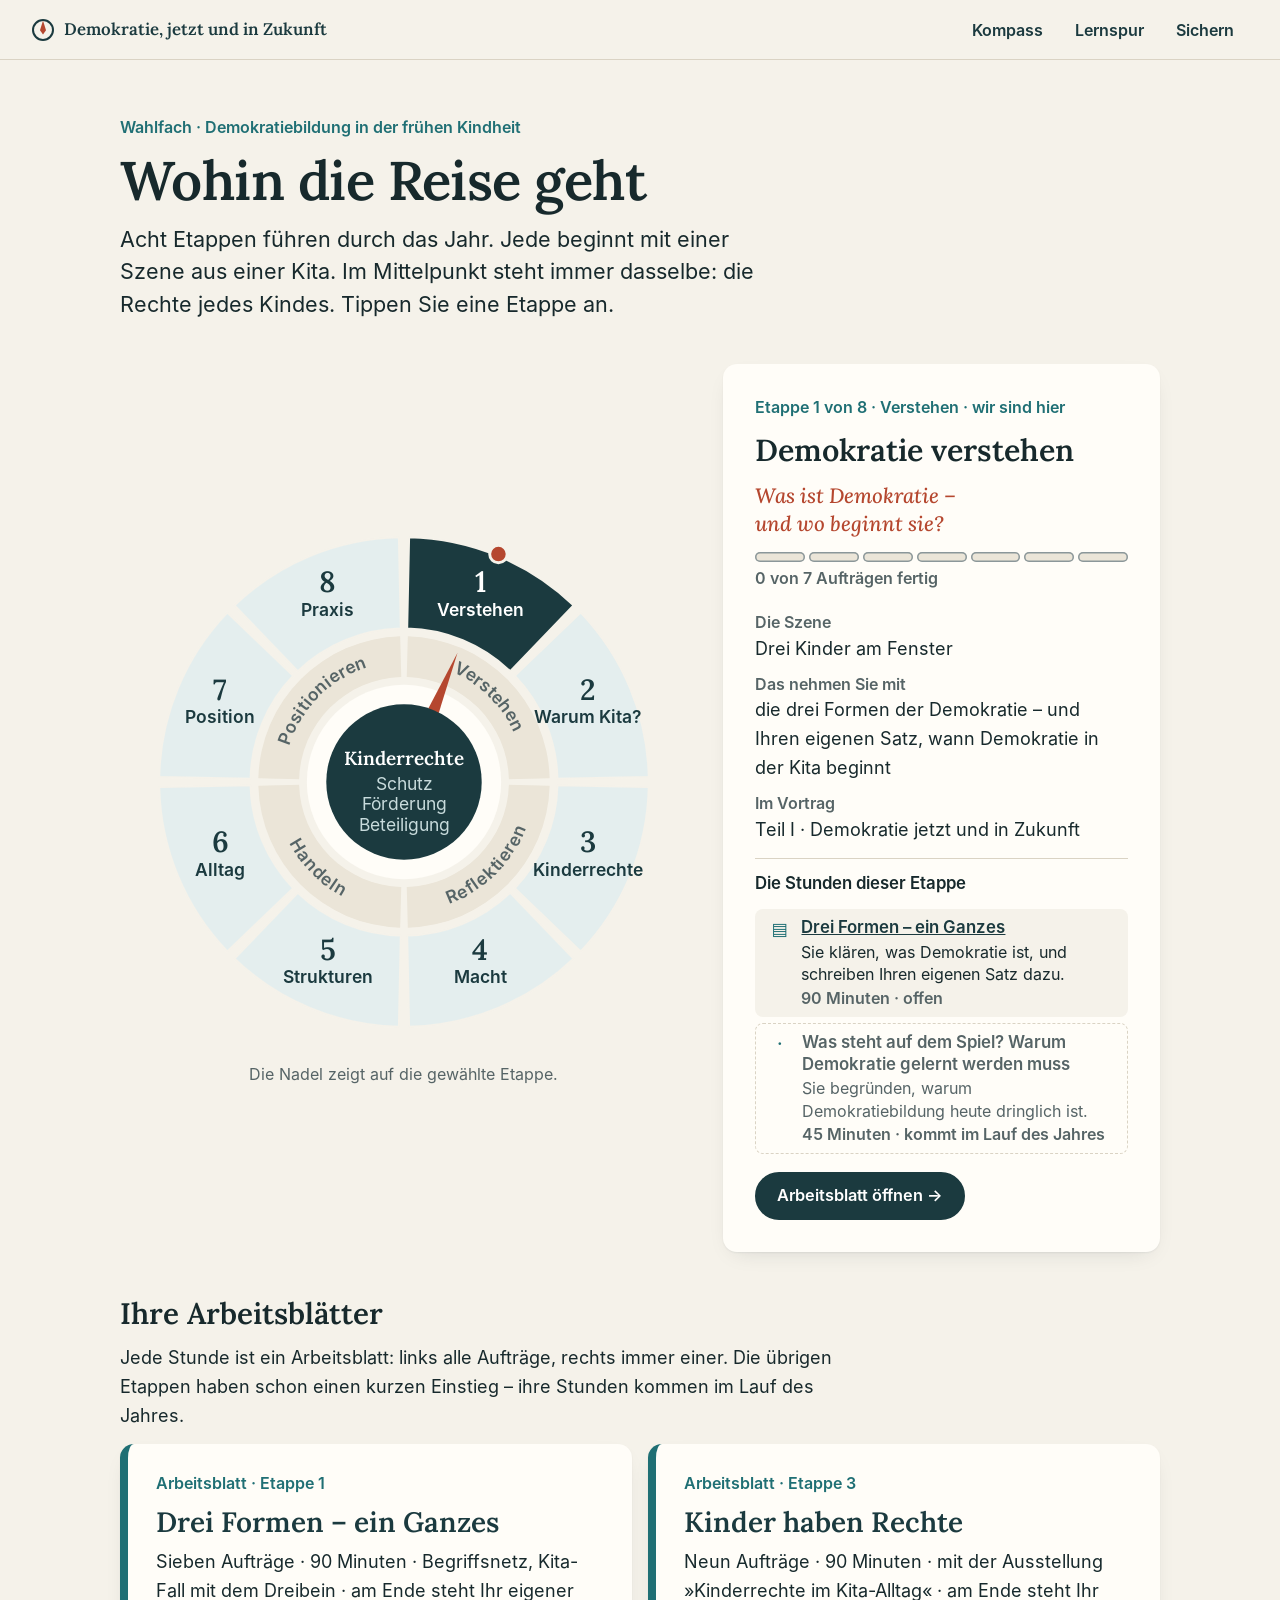
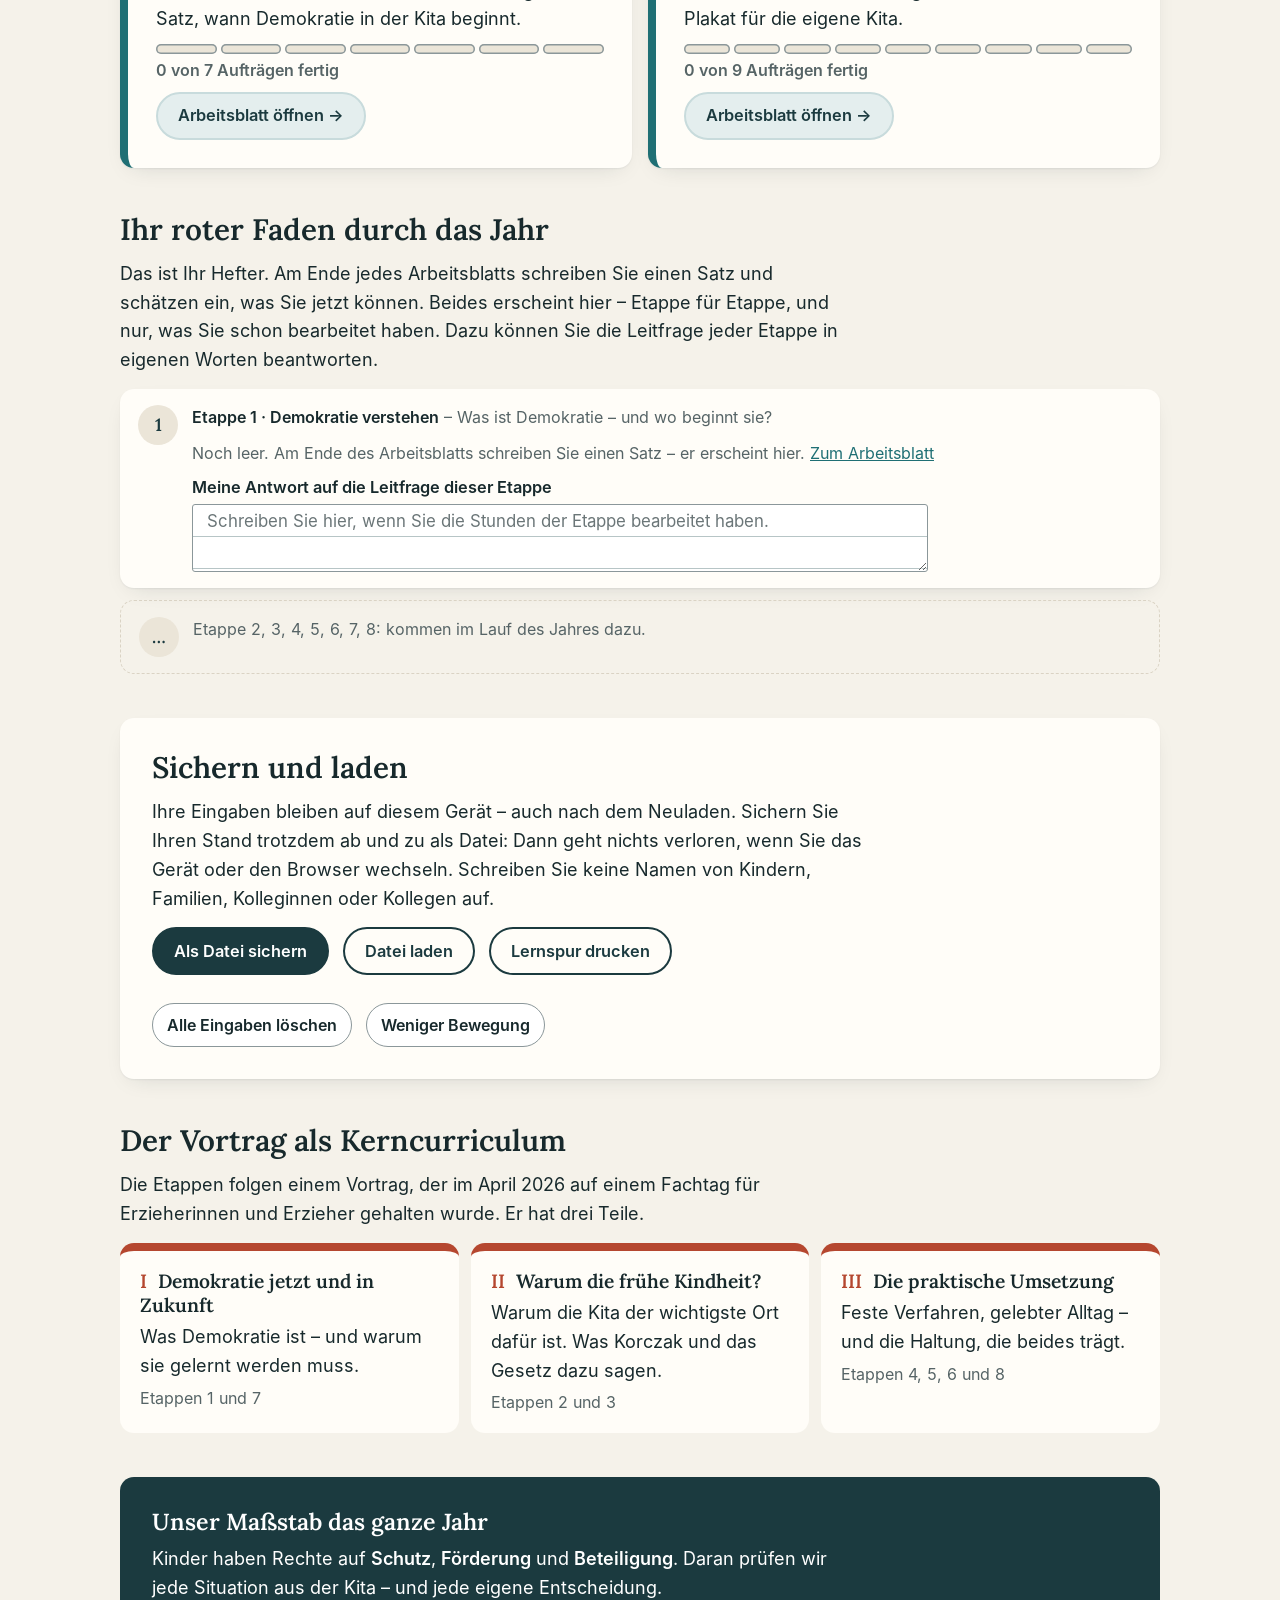
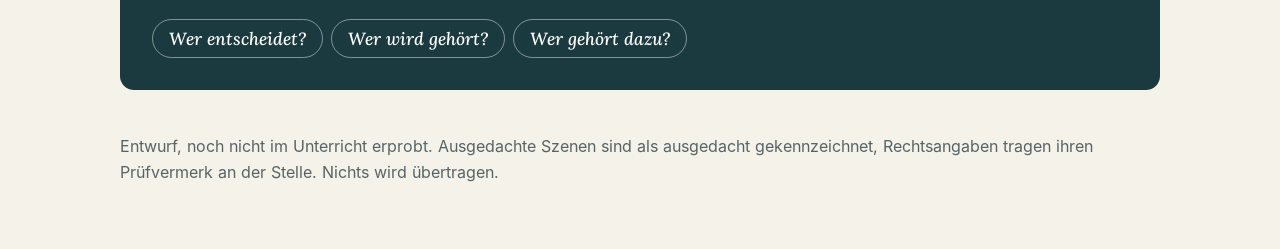
==== commit 4d6abde6: "Version 4.0: Das Blatt auf DIN-A4-Grundlage Vorbild Psycho-Labor 2.1 und GGK »Arbeitsblatt Geschicht" ====
--- a/index.html
+++ b/index.html
@@ -23,7 +23,7 @@
   --serif:"Lora",Georgia,serif;--sans:"Inter",system-ui,-apple-system,"Segoe UI",sans-serif;
   --r:14px;--r-klein:8px;--schatten:0 1px 2px rgba(23,41,44,.06),0 8px 24px -12px rgba(23,41,44,.18);
   --aus:cubic-bezier(.23,1,.32,1);
-  --kopf-h:3.75rem;--reg-b:15.5rem;
+  --kopf-h:3.75rem;--reg-b:17rem;
 }
 *{box-sizing:border-box}
 html{-webkit-text-size-adjust:100%;scroll-padding-top:calc(var(--kopf-h) + 16px)}
@@ -98,7 +98,9 @@
 .view{max-width:70rem;margin-inline:auto;padding:clamp(28px,5vw,56px) clamp(16px,4vw,40px) 40px;display:grid;gap:clamp(28px,4vw,44px)}
 .held{display:grid;gap:12px}
 .kompass{display:grid;gap:clamp(20px,3vw,36px);align-items:center}
-@media (min-width:900px){.kompass{grid-template-columns:minmax(0,1.05fr) minmax(0,1fr)}}
+/* Fassung 4.0: Schrift im Kompass wirksam mindestens 16 px – zwei Spalten erst ab 1024 px, dort mit mehr Platz für das Bild; auf dem Telefon nur die Nummern (die Namen stehen in den Karten darunter) */
+@media (min-width:1024px){.kompass{grid-template-columns:minmax(0,1.3fr) minmax(0,1fr)}}
+@media (max-width:599px){.rad-wort,.rad-haken,.rad-blicktext,.rad-kernwort,.rad-kerntitel{display:none}#rad .rad-kernschmal{display:inline}}
 .kompass__bild{max-width:34rem;width:100%;margin-inline:auto;display:grid;gap:8px}
 .kompass__bild svg{width:100%;height:auto;display:block;overflow:visible}
 .kompass__bild figcaption{font-size:1rem;color:var(--leise);text-align:center;min-height:2.8em}
@@ -110,18 +112,19 @@
 .rad-seg:focus-visible path{stroke:var(--tinte);stroke-width:4}
 @media (hover:hover){.rad-seg:not([aria-pressed=true]):hover path{fill:var(--eis)}}
 .rad-zahl{font:600 30px var(--serif);fill:var(--petrol);text-anchor:middle}
-.rad-wort{font:600 15.5px var(--sans);fill:var(--petrol);text-anchor:middle}
-.rad-haken{font:600 15px var(--sans);fill:var(--tuerkis);text-anchor:middle}
+.rad-wort{font:600 18px var(--sans);fill:var(--petrol);text-anchor:middle}
+.rad-haken{font:600 18px var(--sans);fill:var(--tuerkis);text-anchor:middle}
 .rad-seg[aria-pressed=true] text{fill:#fff}
 .rad-hier{fill:var(--glut);stroke:var(--papier);stroke-width:3}
 .rad-blick{fill:var(--sand)}
-.rad-blicktext{font:600 15px var(--sans);fill:var(--leise);text-anchor:middle;letter-spacing:.03em}
+.rad-blicktext{font:600 18px var(--sans);fill:var(--leise);text-anchor:middle;letter-spacing:.03em}
 .rad-mitte{fill:var(--flaeche)}
 .rad-nadel{transform-origin:280px 280px;transform-box:view-box;transition:transform .8s cubic-bezier(.3,1.5,.5,1)}
 .rad-nadel path{fill:var(--glut)}
 .rad-kern{fill:var(--petrol)}
-.rad-kerntitel{font:600 17px var(--serif);fill:#fff;text-anchor:middle}
-.rad-kernwort{font:400 14px var(--sans);fill:var(--eis);text-anchor:middle}
+.rad-kerntitel{font:600 19.5px var(--serif);fill:#fff;text-anchor:middle}
+.rad-kernwort{font:400 18px var(--sans);fill:var(--eis);text-anchor:middle}
+.rad-kernschmal{display:none;font:600 28px var(--serif);fill:#fff;text-anchor:middle}
 .etappe{background:var(--flaeche);border-radius:var(--r);padding:clamp(20px,3vw,32px);box-shadow:var(--schatten);display:grid;gap:14px;align-content:start;min-height:24rem}
 .etappe h2{font-size:clamp(1.5rem,1.2rem + 1vw,1.9rem)}
 .etappe dl{display:grid;gap:2px}
@@ -135,6 +138,10 @@
 .stunden li div{display:grid;gap:2px}
 .stunden a,.stunden b{font:600 1.05rem/1.3 var(--sans)}
 .stunden a{color:var(--petrol)}
+/* Fassung 4.0: die ganze Karte ist die Zielfläche (mindestens 44 px), nicht nur die Zeile mit dem Titel */
+.stunden li{position:relative;min-height:44px}
+.stunden a::after{content:"";position:absolute;inset:0;border-radius:inherit}
+.stunden li:has(a:hover){background:var(--eis)}
 .stunden__wozu{font-size:1rem;line-height:1.4}
 .stunden__stand{font:600 1rem/1.3 var(--sans);color:var(--leise)}
 .balken{display:grid;gap:6px;max-width:34rem}
@@ -187,13 +194,15 @@
 .reg__liste{list-style:none;padding:0;display:grid;gap:2px}
 .reg__knopf{display:flex;gap:10px;align-items:flex-start;width:100%;text-align:left;border:2px solid transparent;background:none;border-radius:var(--r-klein);padding:6px 8px;min-height:48px;color:inherit;cursor:pointer;font:inherit;line-height:1.25}
 .reg__knopf b{display:block;font:600 1.02rem/1.25 var(--sans)}
-.reg__unter{display:none;font-size:1rem;color:#34474A;line-height:1.3}
-.reg__stand{display:block;font:600 1rem/1.3 var(--sans);color:#34474A}
+.reg__unter{display:inline;font-size:1rem;color:#34474A;line-height:1.3}
+.reg__unter::after{content:" · "}
+.reg__unter:last-child::after{content:none}
+.reg__stand{display:inline;font:600 1rem/1.3 var(--sans);color:#34474A}
 .reg__nr{flex:none;display:inline-flex;align-items:center;justify-content:center;width:32px;height:32px;border-radius:50%;border:2px solid var(--petrol);background:var(--flaeche);color:var(--petrol);font:600 1rem/1 var(--serif)}
 .reg__nr--deck{border-style:dotted}
 .reg__knopf.hier{background:rgba(255,253,248,.9);border-color:var(--petrol)}
 .reg__knopf.hier .reg__nr{background:var(--petrol);color:#fff}
-.reg__knopf.hier .reg__unter{display:block}
+.reg__knopf.hier .reg__unter{display:none}
 .reg__knopf.hier .reg__stand{color:var(--glut)}
 .reg__knopf.fertig .reg__nr,.reg__knopf.ist-fertig .reg__nr{background:var(--tuerkis);border-color:var(--tuerkis);color:#fff}
 .reg__knopf.fertig .reg__stand{color:var(--tuerkis)}
@@ -265,7 +274,7 @@
 .weg8 li{display:grid}
 .weg8 a{display:grid;justify-items:center;align-content:center;gap:2px;padding:6px 2px;border-radius:var(--r-klein);background:var(--sand);color:var(--petrol);text-decoration:none;min-height:56px;text-align:center}
 .weg8 b{font:600 1.1rem/1.1 var(--serif)}
-.weg8 span{font:600 1rem/1.2 var(--sans);overflow-wrap:anywhere;hyphens:auto}
+.weg8 span{font:600 1rem/1.2 var(--sans);overflow-wrap:anywhere;-webkit-hyphens:auto;hyphens:auto}
 .weg8 .da a{background:var(--eis)}
 .weg8 .hier a{background:var(--glut);color:#fff}
 @media (max-width:760px){.weg8{grid-template-columns:repeat(4,minmax(0,1fr))}}
@@ -474,7 +483,7 @@
 .feldz__karten{display:flex;flex-wrap:wrap;gap:6px;min-width:0}
 .matte[data-ziel] .feldz{border-color:var(--kuli)}
 .matte[data-ziel] .feldz--h,.matte[data-ziel] .feldz--g,.matte[data-ziel] .feldz--l{border-top-width:8px}
-.kartez,.kkarte{position:relative;z-index:3;display:inline-flex;align-items:center;min-height:44px;padding:6px 12px;border-radius:var(--r-klein);border:1.5px solid var(--petrol);background:#fff;color:var(--tinte);font:600 1rem/1.25 var(--sans);text-align:left;cursor:pointer;touch-action:manipulation;max-width:100%;overflow-wrap:anywhere;hyphens:auto;box-shadow:0 2px 0 var(--linie)}
+.kartez,.kkarte{position:relative;z-index:3;display:inline-flex;align-items:center;min-height:44px;padding:6px 12px;border-radius:var(--r-klein);border:1.5px solid var(--petrol);background:#fff;color:var(--tinte);font:600 1rem/1.25 var(--sans);text-align:left;cursor:pointer;touch-action:manipulation;max-width:100%;overflow-wrap:anywhere;-webkit-hyphens:auto;hyphens:auto;box-shadow:0 2px 0 var(--linie)}
 .kartez[aria-pressed=true],.kkarte[aria-pressed=true]{background:var(--kuli);border-color:var(--kuli);color:#fff}
 .kartez[data-urteil]{flex-direction:column;align-items:flex-start;justify-content:center}
 .kartez[data-urteil]::after{content:attr(data-wort);display:block;font-weight:400;margin-top:4px;padding-top:3px;border-top:1.5px solid currentColor;align-self:stretch}
@@ -495,7 +504,11 @@
 /* ---------- Etappe 1: Dreibein ---------- */
 .dreibein{display:grid;gap:18px;align-items:start}
 .dreibein>*{min-width:0}
-@media (min-width:1000px){.dreibein{grid-template-columns:minmax(0,1.1fr) minmax(0,1fr)}.dreibein__bild{position:sticky;top:calc(var(--kopf-h) + 12px)}}
+/* Fassung 4.0: zwei Spalten nur, wenn das Blatt breit genug ist (Containerabfrage statt Bildschirmbreite); unter 460 px verschiebt sich das Bild in seinem Rahmen, statt die Schrift unter 16 px zu verkleinern */
+.ab-teil{container-type:inline-size}
+.dreibein__bild{overflow-x:auto}
+.dreibein__bild svg{min-width:460px}
+@container (min-width:56rem){.dreibein{grid-template-columns:minmax(0,1.1fr) minmax(0,1fr)}.dreibein__bild{position:sticky;top:calc(var(--kopf-h) + 12px)}}
 .dreibein__bild{background:var(--papier);border-radius:var(--r);padding:14px 14px 16px;display:grid;gap:6px}
 .dreibein__bild svg{width:100%;height:auto;display:block}
 .dreibein__wort{font:600 1.25rem/1.3 var(--serif);text-align:center;min-height:2.6em}
@@ -545,7 +558,7 @@
 }
 .zeitleiste li{position:relative;display:grid;gap:4px;align-content:start;background:var(--papier);border-radius:var(--r-klein);padding:10px 12px}
 .zeitleiste b{font:600 1.1rem/1.2 var(--serif);color:var(--petrol)}
-.zeitleiste span{font-size:1rem;line-height:1.4;overflow-wrap:anywhere;hyphens:auto}
+.zeitleiste span{font-size:1rem;line-height:1.4;overflow-wrap:anywhere;-webkit-hyphens:auto;hyphens:auto}
 .zeitleiste--klein{--n:5}
 
 /* ---------- Etappe 3: Prüfsteine und Plakate ---------- */
@@ -633,6 +646,46 @@
 /* ---------- Bewegung: nur auf eine Eingabe hin; »Weniger Bewegung« schaltet alles ab ---------- */
 @media (prefers-reduced-motion:reduce){*,*::before,*::after{animation:none!important;transition:none!important;scroll-behavior:auto!important}}
 html[data-bewegung=weniger] *,html[data-bewegung=weniger] *::before,html[data-bewegung=weniger] *::after{animation:none!important;transition:none!important;scroll-behavior:auto!important}
+
+/* ---------- Fassung 4.0 · Das Blatt auf DIN-A4-Grundlage ----------
+   Vorbild: Psycho-Labor (Einheit Motivation 2.1) und GGK »Arbeitsblatt Geschichte« (18.11.2026).
+   A4 ist die Regel: höchstens 52,5 rem breit, links der Heftrand mit der Nummer des Auftrags.
+   Breit (.weit) wird ein Blatt nur, wenn sein Material die Breite braucht. Tiefe nur als versetzte Platte, keine weichen Schatten. */
+:root{--a4:52.5rem;--zeile:2rem;--platte:var(--eis);--schreiblinie:#B7C5C6}
+.blatt{width:calc(100% - 2 * clamp(10px,2vw,28px));max-width:var(--a4);margin:18px auto 32px;padding:16px clamp(18px,3vw,40px) 24px;border-radius:3px;box-shadow:6px 6px 0 0 var(--platte)}
+.blatt.weit{max-width:none}
+.ab-h{position:relative}
+@media (min-width:900px){
+  .blatt:not(.weit){padding-left:76px}
+  .blatt:not(.weit) .ab-h__nr{position:absolute;left:-58px;top:-2px}
+  .blatt:not(.weit) .ab-meta{margin-left:0}
+}
+.feld textarea,.verb textarea{line-height:var(--zeile);padding:0 14px;min-height:calc(var(--zeile) * 2 + 4px);border-radius:3px;background-color:#fff;background-image:repeating-linear-gradient(to bottom,transparent 0,transparent calc(var(--zeile) - 1px),var(--schreiblinie) calc(var(--zeile) - 1px),var(--schreiblinie) var(--zeile));background-attachment:local}
+.feld textarea:read-only{background-color:var(--papier)}
+.schreib-druck{border-top:1px dashed var(--linie);padding-top:12px}
+.ab-h__text{display:grid;gap:2px}
+.ab-h__kicker{font:600 1rem/1.3 var(--sans);color:var(--leise)}
+.ab-h__nr--extra{border-radius:6px}
+.reg__knopf{padding-block:3px;min-height:48px}
+.reg__knopf b{line-height:1.2}
+.reg__unter,.reg__stand{line-height:1.22}
+.reg__knopf.zusatz .reg__nr{border-radius:6px;border-style:dashed}
+.reg__werk{justify-self:stretch}
+.reg__werk>summary{cursor:pointer;min-height:44px;display:flex;align-items:center;gap:8px;font:600 1rem/1.3 var(--sans);color:var(--petrol);list-style:none}
+.reg__werk>summary::-webkit-details-marker{display:none}
+.reg__werk>summary::before{content:"▸"}
+.reg__werk[open]>summary::before{content:"▾"}
+.reg__werk-in{display:grid;gap:8px;justify-items:start;padding:2px 0 6px}
+.reg__werk-in .frage-box{justify-self:stretch}
+.kann{display:grid;gap:6px;margin-top:6px}
+.kann__kopf{font-size:1rem;color:var(--leise)}
+.kann__liste{list-style:none;padding:0;display:grid;gap:6px}
+.kann__liste li{display:flex;gap:10px;align-items:baseline}
+.kann__stufe{flex:none;min-width:6.5rem;font:600 1rem/1.3 var(--sans)}
+.kann__stufe--0{color:var(--gut)}.kann__stufe--1{color:var(--mittel)}.kann__stufe--2{color:var(--schwach)}
+/* Ansicht für den Beamer: Grund und Blatt weiß, Schrift schwarz. Eine dunkle Ansicht gibt es bewusst nicht – das Blatt ist Papier. */
+:root[data-ansicht="beamer"]{--papier:#FFFFFF;--flaeche:#FFFFFF;--sand:#EFEFEF;--linie:#A9B3B4;--tinte:#000000;--leise:#273133;--schreiblinie:#8C9A9B}
+:root[data-ansicht="beamer"] .reg{background:#F3F5F5;background-image:none}
 
 /* ---------- Druck ---------- */
 @media print{
@@ -679,6 +732,36 @@
   body[data-druck=spur] .faden textarea,body[data-druck=spur] .faden .feld label,body[data-druck=spur] .faden__leer a{display:none}
   body[data-druck=spur] .nur-druck{display:block}
 }
+
+/* ---------- Fassung 4.0 · Druck auf A4 (Paper-Proof) – steht zuletzt, damit keine spätere Grundregel ihn aufhebt ----------
+   Deckblatt eine Seite, Schreibblatt eine Seite, Zusammenfassung zwei. Schreibfelder drucken als Text auf Linien. */
+@media print{
+  @page{size:A4;margin:14mm 14mm 14mm 22mm}
+  .blatt,.blatt.weit{width:auto;max-width:none;margin:0;padding:0!important;box-shadow:none;border:0;border-radius:0}
+  body:not([data-druck]) .blattzeile,body[data-druck=sb] .blattzeile{display:flex!important;font-size:9.5pt;color:#000;border-bottom:1pt solid #000;margin-bottom:3mm;padding-bottom:1.5mm}
+  .ab-h__nr{position:static!important}
+  .druck-weg{display:none!important}
+  .druckfeld{--zeile:7.6mm;display:block;white-space:pre-wrap;overflow-wrap:anywhere;color:#000;font:400 11pt/7.6mm var(--sans);padding:0 2mm;border-left:2pt solid #999;min-height:calc(var(--zeile) * var(--zeilen,2));background-image:repeating-linear-gradient(to bottom,transparent 0,transparent calc(var(--zeile) - .8pt),#777 calc(var(--zeile) - .8pt),#777 var(--zeile));-webkit-print-color-adjust:exact;print-color-adjust:exact}
+  .schreib-druck,.reg__werk{display:none!important}
+  body[data-druck=sb] .rm,body[data-druck=sb] .stempel,body[data-druck=sb] .zaehler,body[data-druck=sb] .reihe,body[data-druck=sb] .raster,body[data-druck=sb] .kasten--raum{display:none!important}
+  /* Deckblatt auf einer Seite: Die Druckseite ist schmaler als 900 px – Spalten und Farben deshalb mit eigenen Regeln */
+  .band{background:#fff!important;color:#000!important;border:1.5pt solid #000;padding:5mm 6mm;gap:4mm;grid-template-columns:minmax(0,1fr) 24mm}
+  .band *{color:#000!important}
+  .band .btn{display:none!important}
+  .band h1{font-size:20pt}
+  .band__frage{font-size:12pt}
+  .band__bild svg{width:24mm;height:24mm}
+  .deck{grid-template-columns:minmax(0,1.2fr) minmax(0,1fr);gap:4mm 7mm}
+  .deck .abschnitt{font-size:12pt;margin-bottom:1.5mm}
+  .deck p,.deck li{font-size:9.5pt;line-height:1.35}
+  .ablauf{gap:0}
+  .ablauf li{padding-block:.7mm;font-size:9.5pt;line-height:1.3;grid-template-columns:6mm minmax(0,1fr)}
+  .ablauf li>b{font-size:10pt}
+  .ablauf small{font-size:8.5pt;line-height:1.3}
+  .so{display:none!important}
+  .deck .kasten{padding:2mm 3mm}
+  .wo{margin-block:2mm}
+}
 </style>
 </head>
 <body>
@@ -715,7 +798,7 @@
 
   <section class="abschnitt-start faden" id="faden" aria-labelledby="faden-titel">
     <h2 id="faden-titel">Ihr roter Faden durch das Jahr</h2>
-    <p class="lauf">Am Ende jedes Arbeitsblatts schreiben Sie einen Satz. Er erscheint hier – Etappe für Etappe. Dazu können Sie die Leitfrage jeder Etappe in eigenen Worten beantworten.</p>
+    <p class="lauf">Das ist Ihr Hefter. Am Ende jedes Arbeitsblatts schreiben Sie einen Satz und schätzen ein, was Sie jetzt können. Beides erscheint hier – Etappe für Etappe, und nur, was Sie schon bearbeitet haben. Dazu können Sie die Leitfrage jeder Etappe in eigenen Worten beantworten.</p>
     <ol class="faden__liste" id="faden-liste"></ol>
   </section>
 
@@ -1323,9 +1406,34 @@
 /* ---------- Drucken: Zusammenfassung, Plakat, Lernspur ---------- */
 function drucke(modus) {
   document.body.setAttribute("data-druck", modus);
+  druckVorbereiten();
   window.print();
 }
-window.addEventListener("afterprint", function () { document.body.removeAttribute("data-druck"); });
+/* Ein Feld druckt sonst nur seinen sichtbaren Ausschnitt: Beim Drucken wird jedes Schreibfeld zu Text auf Linien.
+   Im Schreibblatt (»sb«) bleiben die Linien leer – zum Schreiben von Hand. */
+function druckVorbereiten() {
+  druckAufraeumen();
+  var hand = document.body.getAttribute("data-druck") === "sb";
+  $$("#blatt textarea, #v-start textarea").forEach(function (t) {
+    var text = hand ? "" : t.value, zeilen = hand ? Math.max(6, 2 * (+t.getAttribute("rows") || 3)) : Math.max(2, text.split("\n").length + Math.floor(text.length / 75));
+    var d = h("div", { class: "druckfeld" + (text ? "" : " leer"), text: text });
+    d.style.setProperty("--zeilen", String(zeilen));
+    t.parentNode.insertBefore(d, t.nextSibling); t.classList.add("druck-weg");
+  });
+}
+function druckAufraeumen() {
+  $$(".druckfeld").forEach(function (d) { d.remove(); });
+  $$(".druck-weg").forEach(function (t) { t.classList.remove("druck-weg"); });
+}
+window.__druckVorbereiten = druckVorbereiten;
+window.addEventListener("beforeprint", function () { if (!document.querySelector(".druckfeld")) druckVorbereiten(); });
+window.addEventListener("afterprint", function () { document.body.removeAttribute("data-druck"); druckAufraeumen(); });
+/* Extra: freiwillig, hängt an der eigenen Praxisstelle, verlangt eine Fundstelle aus dem Blatt und endet mit einem Satz zum eigenen Urteil */
+function extraSeite(box, key, c) {
+  box.appendChild(kasten("auftrag", null, p(c.auftrag)));
+  c.felder.forEach(function (f) { box.appendChild(feld(key + "." + f[0], { label: f[1], platz: f[2], rows: 3 })); });
+  box.appendChild(p(c.schluss, "meta lauf"));
+}
 
 /* ======================================================================
    Blatt-Rahmen
@@ -1366,7 +1474,8 @@
   register(def, true);
   var main = $("#blatt"); main.textContent = "";
   main.classList.toggle("deckblatt", seite === "deck");
-  main.appendChild(h("div", { class: "blattzeile" }, h("span", { text: "Wahlfach Demokratiebildung · Etappe " + def.etappe }), h("span", { text: def.art === "einstieg" ? "Einstiegsblatt" : "Arbeitsblatt" }), h("span", { text: "Datum: " + new Date().toLocaleDateString("de-DE") })));
+  main.classList.toggle("weit", !!(a && a.breit && istOffen(a)) || seite === "lk");
+  main.appendChild(h("div", { class: "blattzeile" }, h("span", { text: "Wahlfach Demokratiebildung · Leitfaden" }), h("span", { text: "Etappe " + def.etappe + " von 8 · " + (def.art === "einstieg" ? "Einstiegsblatt" : "Arbeitsblatt") }), h("span", { text: "Datum: " + new Date().toLocaleDateString("de-DE") })));
   if (seite === "deck") deckblatt(def, main);
   else if (seite === "lk") lehrkraft(def, main);
   else auftragSeite(def, a, main);
@@ -1384,8 +1493,8 @@
 function zustand(a) {
   if (AKT.seite === a.id) return ["Sie sind hier", "hier"];
   if (istFertig(a)) return ["fertig", "fertig"];
-  if (istOffen(a)) return ["offen", "offen"];
-  return a.frei === "ansage" ? ["öffnet auf Ansage", "ansage"] : ["öffnet nach Ihrer Antwort", "antwort"];
+  if (istOffen(a)) return a.zusatz ? ["freiwillig", "offen"] : ["offen", "offen"];
+  return a.frei === "ansage" ? ["öffnet auf Ansage", "ansage", "auf Ansage"] : ["öffnet nach Ihrer Antwort", "antwort", "nach Antwort"];
 }
 function register(def, immer) {
   var r = $("#reg");
@@ -1400,10 +1509,10 @@
     h("span", { class: "reg__nr reg__nr--deck", "aria-hidden": "true", text: "◇" }), h("span", {}, h("b", { text: "Deckblatt" }), h("span", { class: "reg__unter", text: "Worum es geht" })))));
   def.auftraege.forEach(function (a) {
     var z = zustand(a), fertig = istFertig(a);
-    ol.appendChild(h("li", {}, h("button", { type: "button", class: "reg__knopf " + z[1] + (fertig ? " ist-fertig" : ""), "data-geh": a.id, "aria-current": z[1] === "hier" ? "step" : null,
-      "aria-label": "Auftrag " + a.nr + ": " + a.kurz + ", " + a.form + ", " + a.min + " Minuten, " + z[0] + (fertig && z[1] === "hier" ? ", fertig" : ""), on: { click: function () { geh(def.id, a.id); } } },
+    ol.appendChild(h("li", {}, h("button", { type: "button", class: "reg__knopf " + z[1] + (fertig ? " ist-fertig" : "") + (a.zusatz ? " zusatz" : ""), "data-geh": a.id, "aria-current": z[1] === "hier" ? "step" : null,
+      "aria-label": (a.zusatz ? "Extra, freiwillig: " + a.name + ", " : "Auftrag " + a.nr + ": " + a.kurz + ", " + a.form + ", " + a.min + " Minuten, ") + z[0] + (fertig && z[1] === "hier" ? ", fertig" : ""), on: { click: function () { geh(def.id, a.id); } } },
       h("span", { class: "reg__nr", "aria-hidden": "true", text: fertig && z[1] !== "hier" ? "✓" : a.nr }),
-      h("span", {}, h("b", { text: a.kurz }), h("span", { class: "reg__unter", text: a.form + " · " + a.min + " Min." + (a.zusatz ? " · Zusatz" : "") }), h("span", { class: "reg__stand", text: z[0] + (fertig && z[1] === "hier" ? " · fertig" : "") })))));
+      h("span", {}, h("b", { text: a.kurz }), a.zusatz ? null : h("span", { class: "reg__unter", text: a.min + " Min." }), h("span", { class: "reg__stand", text: (z[2] || z[0]) + (fertig && z[1] === "hier" ? " · fertig" : "") })))));
   });
   r.appendChild(ol);
   r.appendChild(regFuss(def));
@@ -1414,12 +1523,54 @@
   var frage = h("div", { class: "frage-box", hidden: true },
     p("<b>Alle Eingaben dieses Blatts löschen?</b> Ihre Antworten und Texte auf diesem Gerät werden entfernt. Andere Etappen bleiben."),
     h("div", { class: "reihe" }, knopf("Ja, löschen", { art: "primaer", klick: function () { loescheBlatt(def); } }), knopf("Nein, behalten", { klick: function () { frage.hidden = true; } })));
+  var status = h("p", { class: "reg__hinweis reg__status", role: "status", "aria-live": "polite" });
+  var datei = h("input", { type: "file", accept: ".json,application/json", class: "sr", tabindex: "-1", "aria-hidden": "true" });
+  var ladeFrage = h("div", { class: "frage-box", hidden: true });
+  datei.addEventListener("change", function () { dateiLaden(datei, status, ladeFrage, function () { zeigeBlatt(def.id, AKT.seite); }); });
   var ruhigKn = knopf("Weniger Bewegung", { art: "schalter", gedrueckt: String(document.documentElement.getAttribute("data-bewegung") === "weniger"), klick: function (e) { schalteBewegung(e.currentTarget); } });
-  return h("div", { class: "reg__fuss" },
-    knopf("Eingaben dieses Blatts löschen", { art: "klein", klick: function () { frage.hidden = false; $("button", frage).focus(); } }), frage,
-    ruhigKn,
-    h("p", { class: "reg__hinweis", text: "Alles bleibt auf diesem Gerät. Nichts wird übertragen." }),
-    h("button", { type: "button", class: "link", "data-geh": "lk", on: { click: function () { geh(def.id, "lk"); } } }, "Hinweise für die Lehrkraft"));
+  var beamerKn = knopf("Ansicht für den Beamer", { art: "schalter", gedrueckt: String(document.documentElement.getAttribute("data-ansicht") === "beamer"), klick: function (e) { schalteAnsicht(e.currentTarget); } });
+  var werk = h("details", { class: "reg__werk" }, h("summary", { text: "Sichern · Laden · Ansicht" }),
+    h("div", { class: "reg__werk-in" },
+      knopf("Stand als Datei sichern", { art: "klein", klick: function () { dateiSichern(status); } }),
+      h("button", { type: "button", class: "btn btn--klein", on: { click: function () { datei.click(); } } }, "Stand aus Datei laden"), datei, ladeFrage,
+      knopf("Eingaben dieses Blatts löschen", { art: "klein", klick: function () { frage.hidden = false; $("button", frage).focus(); } }), frage,
+      beamerKn, ruhigKn, status,
+      h("p", { class: "reg__hinweis", text: "Alles bleibt auf diesem Gerät. Nichts wird übertragen." })));
+  if (WERK_OFFEN) werk.open = true;
+  werk.addEventListener("toggle", function () { WERK_OFFEN = werk.open; });
+  return h("div", { class: "reg__fuss" }, werk,
+    h("button", { type: "button", class: "link", "data-geh": "lk", on: { click: function () { geh(def.id, "lk"); } } }, "Für Lehrkräfte: Hinweise und Freigabe"));
+}
+var WERK_OFFEN = false;
+function schalteAnsicht(b) {
+  var an = document.documentElement.getAttribute("data-ansicht") !== "beamer";
+  if (an) document.documentElement.setAttribute("data-ansicht", "beamer"); else document.documentElement.removeAttribute("data-ansicht");
+  S.ansicht = an ? "beamer" : ""; speichere();
+  $$("[aria-pressed]").forEach(function (x) { if (x.textContent === "Ansicht für den Beamer") x.setAttribute("aria-pressed", String(an)); });
+}
+/* ---------- Stand als Datei: eine Datei für den ganzen Leitfaden (Device-Switch) ---------- */
+function dateiSichern(status) {
+  var datum = new Date().toISOString().slice(0, 10);
+  var inhalt = JSON.stringify({ art: "wpb-demokratie-lernspur", version: 4, gesichert: new Date().toISOString(), stand: S }, null, 1);
+  var blob = new Blob([inhalt], { type: "application/json" });
+  var a = h("a", { href: URL.createObjectURL(blob), download: "demokratiebildung-mein-stand-" + datum + ".json" });
+  document.body.appendChild(a); a.click(); setTimeout(function () { URL.revokeObjectURL(a.href); a.remove(); }, 1000);
+  if (status) status.textContent = "Gesichert als »demokratiebildung-mein-stand-" + datum + ".json«. Auf dem iPad liegt die Datei in der Dateien-App unter »Downloads«.";
+}
+function dateiLaden(input, status, frageBox, nachher) {
+  var f = input.files && input.files[0]; if (!f) return;
+  var r = new FileReader();
+  r.onload = function () {
+    var x = null; try { x = JSON.parse(r.result); } catch (e) { x = null; }
+    input.value = "";
+    if (!x || x.art !== "wpb-demokratie-lernspur" || !x.stand) { status.textContent = "Diese Datei passt nicht. Laden Sie eine Datei, die Sie hier gesichert haben."; return; }
+    var tag = new Date(x.gesichert).toLocaleDateString("de-DE");
+    var ja = knopf("Ja, laden", { art: "primaer", klick: function () { S = norm(x.stand); speichere(); frageBox.hidden = true; if (nachher) nachher(); } });
+    frageBox.textContent = "";
+    haenge(frageBox, [p("<b>Stand vom " + tag + " laden?</b> Was jetzt auf diesem Gerät steht, wird ersetzt."), h("div", { class: "reihe" }, ja, knopf("Nein, nichts ändern", { klick: function () { frageBox.hidden = true; status.textContent = "Nichts geändert."; } }))]);
+    frageBox.hidden = false; ja.focus();
+  };
+  r.readAsText(f);
 }
 function schalteBewegung(b) {
   var an = document.documentElement.getAttribute("data-bewegung") !== "weniger";
@@ -1442,7 +1593,7 @@
 
 function deckblatt(def, main) {
   var et = D.etappen[def.etappe - 1];
-  var weiter = def.auftraege.filter(function (a) { return !istFertig(a); })[0];
+  var weiter = def.auftraege.filter(function (a) { return !a.zusatz && !istFertig(a); })[0];
   var start = def.auftraege[0];
   var beg = BS(def.id).durch.deck || def.auftraege.some(istFertig);
   var los = h("button", { type: "button", class: "btn btn--primaer btn--gross", on: { click: function () { BS(def.id).durch.deck = true; geh(def.id, (weiter || start).id); } } },
@@ -1458,8 +1609,8 @@
   var links = h("div", {}, h("h2", { class: "abschnitt", text: "Darum geht es" }), p(def.darum));
   if (def.ziele) haenge(links, [h("h2", { class: "abschnitt", text: "Am Ende können Sie" }), liste(def.ziele, "ziele")]);
   var rechts = h("div", {}, h("h2", { class: "abschnitt", text: "So läuft dieses Blatt" }),
-    h("ol", { class: "ablauf" }, def.auftraege.map(function (a) { return h("li", {}, h("b", { text: a.nr }), h("span", {}, a.name, h("small", { text: a.form + " · " + a.min + " Min." + (a.frei === "ansage" ? " · öffnet auf Ansage" : "") + (a.zusatz ? " · Zusatz" : "") }))); })),
-    liste(["Links stehen alle Aufträge. Sie sehen immer, wo Sie sind und was noch kommt.", "Jeder Auftrag ist eine Seite. Sie scrollen von oben nach unten.", "Manche Aufträge öffnen sich erst nach Ihrer Antwort, manche auf Ansage Ihrer Lehrkraft."], "so"));
+    h("ol", { class: "ablauf" }, def.auftraege.map(function (a) { return h("li", {}, h("b", { text: a.nr }), h("span", {}, a.name, h("small", { text: (a.zusatz ? "freiwillig · zählt nicht zur Zeit" : a.form + " · " + a.min + " Min.") + (a.frei === "ansage" ? " · öffnet auf Ansage" : "") }))); })),
+    liste(["Links stehen alle Aufträge. Sie sehen immer, wo Sie sind und was noch kommt.", "Jeder Auftrag ist eine Seite. Sie scrollen von oben nach unten.", "Manche Aufträge öffnen sich erst nach Ihrer Antwort, manche auf Ansage Ihrer Lehrkraft.", "Jedes Blatt lässt sich auf A4 drucken. Was Sie schreiben, steht im Ausdruck auf Linien – Schreibaufträge gibt es auch als leeres Schreibblatt für den Stift."], "so"));
   main.appendChild(h("div", { class: "deck" }, links, rechts));
   if (def.hinweis) main.appendChild(kasten("hinweis", null, p(def.hinweis)));
   if (def.weg) main.appendChild(def.weg());
@@ -1486,11 +1637,15 @@
 
 function auftragSeite(def, a, main) {
   var offen = istOffen(a);
-  main.appendChild(h("h1", { class: "ab-h", id: "seitentitel", tabindex: "-1" }, h("span", { class: "reg__nr ab-h__nr", "aria-hidden": "true", text: a.nr }), h("span", { text: a.kopf ? a.name : "Arbeitsauftrag " + a.nr + ": " + a.name })));
-  main.appendChild(h("p", { class: "ab-meta" }, a.form + " · " + a.min + " Minuten", a.marke ? h("span", { class: "ab-marke", text: a.marke }) : null));
+  main.appendChild(h("h1", { class: "ab-h", id: "seitentitel", tabindex: "-1" }, h("span", { class: "reg__nr ab-h__nr" + (a.zusatz ? " ab-h__nr--extra" : ""), "aria-hidden": "true", text: a.nr }),
+    h("span", { class: "ab-h__text" }, a.kopf ? null : h("span", { class: "ab-h__kicker", text: a.zusatz ? "Extra · freiwillig" : "Arbeitsauftrag " + a.nr }), h("span", { class: "ab-h__titel", text: a.name }))));
+  main.appendChild(h("p", { class: "ab-meta" }, a.zusatz ? a.form + " · zählt nicht zur Zeit" : a.form + " · " + a.min + " Minuten", a.marke ? h("span", { class: "ab-marke", text: a.marke }) : null));
   var teil = h("section", { class: "ab-teil" });
   main.appendChild(teil);
-  if (offen) { BS(def.id).gesehen = BS(def.id).gesehen || {}; a.seite(teil); }
+  if (offen) {
+    BS(def.id).gesehen = BS(def.id).gesehen || {}; a.seite(teil);
+    if (a.schreib) teil.appendChild(h("div", { class: "reihe schreib-druck" }, knopf("Als Schreibblatt drucken", { klick: function () { drucke("sb"); } }), h("span", { class: "meta", text: "Ein Blatt A4 mit leeren Linien – zum Schreiben von Hand." })));
+  }
   else zuSeite(def, a, teil);
   main.appendChild(h("div", { class: "ab-fuss", id: "ab-fuss" }));
   fussFrisch();
@@ -1526,15 +1681,16 @@
 function lehrkraft(def, main) {
   main.appendChild(h("h1", { class: "ab-h", id: "seitentitel", tabindex: "-1", text: "Hinweise für die Lehrkraft" }));
   main.appendChild(p("Offen und ohne Lösungen. Die Rückmeldetexte erscheinen den Lernenden ohnehin erst nach ihrer Festlegung. Erwartungshorizonte gehören nicht in diese Seite.", "meta lauf"));
+  if (def.papier) main.appendChild(h("p", { class: "lauf" }, h("b", { text: "Papierfrage: " }), def.papier));
   var b = BS(def.id);
   main.appendChild(h("div", { class: "reihe" },
     knopf(b.alle ? "Freigaben auf diesem Gerät zurücksetzen" : "Alle Aufträge auf diesem Gerät freigeben (Smartboard)", { art: b.alle ? "" : "dunkel", klick: function () { b.alle = !b.alle; if (!b.alle) b.frei = {}; speichere(); zeigeBlatt(def.id, "lk"); } }),
     h("span", { class: "meta", text: b.alle ? "Alle Aufträge sind auf diesem Gerät offen." : "Nur für das Gerät vorne – die Lernenden öffnen auf Ansage." })));
-  var tab = h("table", { class: "lk-tab" }, h("thead", {}, h("tr", {}, ["Nr.", "Auftrag", "Sozialform", "Min.", "Freigabe", "Was das Gerät tut", "Im Raum"].map(function (x) { return h("th", { scope: "col", text: x }); }))),
-    h("tbody", {}, def.auftraege.map(function (a) { return h("tr", {}, h("td", { text: a.nr }), h("td", { text: a.name }), h("td", { text: a.form }), h("td", { text: String(a.min) }), h("td", { text: a.frei === "ansage" ? "auf Ansage" : (a.frei === "antwort" ? "nach Antwort in " + AUF(def, a.nach).nr : "offen") }), h("td", { text: a.prinzip || "–" }), h("td", { text: a.raum || "–" })); })));
+  var tab = h("table", { class: "lk-tab" }, h("thead", {}, h("tr", {}, ["Nr.", "Auftrag", "Lehrfunktion", "Sozialform", "Min.", "Freigabe", "Was das Gerät tut", "Im Raum"].map(function (x) { return h("th", { scope: "col", text: x }); }))),
+    h("tbody", {}, def.auftraege.map(function (a) { return h("tr", {}, h("td", { text: a.nr }), h("td", { text: a.name }), h("td", { text: a.phase || "–" }), h("td", { text: a.form }), h("td", { text: a.zusatz ? "frei" : String(a.min) }), h("td", { text: a.frei === "ansage" ? "auf Ansage" : (a.frei === "antwort" ? "nach Antwort in " + AUF(def, a.nach).nr : "offen") }), h("td", { text: a.prinzip || "–" }), h("td", { text: a.raum || "–" })); })));
   var summe = def.auftraege.reduce(function (s, a) { return s + (a.zusatz ? 0 : a.min); }, 0);
   main.appendChild(h("div", { class: "tabelle-rahmen" }, tab));
-  main.appendChild(p("Summe der Zeiten: " + summe + " Minuten (geschätzt, nicht erprobt). »Was das Gerät tut« folgt den sechs Prinzipien aus Kidu: Verdecken · Rückmelden · Messen · Variieren · Stufen · Bündeln.", "meta"));
+  main.appendChild(p("Summe der Zeiten: " + summe + " Minuten (geschätzt, nicht erprobt; ein Extra zählt nicht mit). »Lehrfunktion« nach den Phasen aus Kidu: Einstieg · Erarbeitung · Sichern und üben · Übertragen und Ausblick. »Was das Gerät tut« folgt den sechs Prinzipien aus Kidu: Verdecken · Rückmelden · Messen · Variieren · Stufen · Bündeln.", "meta"));
   (def.lk || []).forEach(function (x) { main.appendChild(h("h2", { class: "abschnitt", text: x[0] })); haenge(main, Array.isArray(x[1]) ? liste(x[1]) : p(x[1])); });
   main.appendChild(h("div", { class: "ab-fuss" }, h("button", { type: "button", class: "btn", on: { click: function () { geh(def.id, "deck"); } } }, "‹ Deckblatt")));
   fokusTitel();
@@ -1625,6 +1781,8 @@
   ziele: ["die drei Formen der Demokratie unterscheiden – Herrschaftsform, Gesellschaftsform, Lebensform,", "begründen, warum Demokratie mehr ist als der Wille der Mehrheit,", "eine Kita-Situation daraufhin prüfen, welche Form zu kurz kommt."],
   hinweis: "Der Lesetext in Auftrag 2 liegt auch auf Papier bereit. Der Blick in die eigene Praxisstelle am Ende ist freiwillig und bleibt auf Ihrem Gerät – ohne Namen.",
   spur: "e1.spur", spurAnfang: "Demokratie beginnt in der Kita, wenn …",
+  kann: ["Ich kann die drei Formen der Demokratie unterscheiden.", "Ich kann begründen, warum Demokratie mehr ist als der Wille der Mehrheit.", "Ich kann eine Kita-Situation mit dem Dreibein prüfen."],
+  papier: "Digital ist der Kern dort, wo das Gerät verdeckt, aufdeckt und erklärt: die Szene vor der Festlegung, das Begriffsnetz mit Rückmeldung, das Dreibein. Der Lesetext liegt auch auf Papier; den eigenen Satz schreiben die Lernenden auch von Hand (Schreibblatt).",
   lk: [
     ["Vor der Stunde", ["Lesetext (Arbeitsblatt 1 aus DS 1) als Kopie bereitlegen.", "Am Gerät vorne »Alle Aufträge auf diesem Gerät freigeben« – für das Smartboard."]],
     ["Plenumsstellen", ["Nach Auftrag 1: Positionslinie 0–10, zwei bis drei Begründungen.", "Nach Auftrag 3: Eine Gruppe zeigt ihr Netz am Smartboard.", "Auftrag 4: Jede Gruppe stellt ihre Karte in höchstens 90 Sekunden vor.", "Auftrag 5: Zwei oder drei Sätze vorlesen.", "Auftrag 6: Positionslinie noch einmal; Stimmkarte zählen."]],
@@ -1632,7 +1790,7 @@
     ["Status der Inhalte", ["Bürgermeister-Szene: nach dem Impulsvortrag, Fundstelle noch zu prüfen.", "Lesetext aus dem Arbeitsblatt der ersten Stunde; die Angaben dort (Schmidt 2010, Schultze 2015) sind noch am Original zu prüfen.", "Rückmeldungen zu den zwölf Begriffen und den Karten A–F, die sechs Prüffragen des Dreibeins: Vorschlag.", "Das Dreibein ist ein Modell – es misst nichts."]]
   ],
   auftraege: [
-    { id: "a1", nr: "1", kurz: "Die Szene", name: "Drei Kinder am Fenster", form: "allein, dann Linie im Raum", min: 10, frei: "offen", prinzip: "Verdecken – erst festlegen, dann deuten", raum: "Positionslinie 0–10",
+    { id: "a1", nr: "1", kurz: "Die Szene", phase: "Einstieg", name: "Drei Kinder am Fenster", form: "allein, dann Linie im Raum", min: 10, frei: "offen", prinzip: "Verdecken – erst festlegen, dann deuten", raum: "Positionslinie 0–10",
       fertig: function () { return !!(S.w["e1.vor"] && S.w["e1.vor"].fest && S.w["e1.max"] && S.w["e1.max"].fest); },
       seite: function (box) {
         var e = D.etappen[0];
@@ -1651,19 +1809,19 @@
         }
       } },
 
-    { id: "a2", nr: "2", kurz: "Lesen", name: "Was ist überhaupt Demokratie?", form: "allein · Text auch auf Papier", min: 15, frei: "antwort", nach: "a1", fehlt: "Legen Sie sich zuerst in Auftrag 1 fest.", prinzip: "Rückmelden – Vergleich nach dem eigenen Markieren", raum: "–",
+    { id: "a2", nr: "2", kurz: "Lesen", phase: "Erarbeitung", name: "Was ist überhaupt Demokratie?", form: "allein · Text auch auf Papier", min: 15, frei: "antwort", nach: "a1", fehlt: "Legen Sie sich zuerst in Auftrag 1 fest.", prinzip: "Rückmelden – Vergleich nach dem eigenen Markieren", raum: "–",
       fertig: function () { return !!(S.w["e1.lese"] && S.w["e1.lese"].zu); },
       seite: lesenSeite },
 
-    { id: "a3", nr: "3", kurz: "Legen", name: "Das Begriffsnetz legen", form: "zu zweit an einem Gerät", min: 20, frei: "ansage", gleich: "Sie legen zwölf Begriffe zu den drei Formen und verbinden sie zu einem Netz.", breit: true, prinzip: "Rückmelden – Zwischenstand ab fünf Karten", raum: "Eine Gruppe zeigt ihr Netz am Smartboard",
+    { id: "a3", nr: "3", kurz: "Legen", phase: "Erarbeitung", name: "Das Begriffsnetz legen", form: "zu zweit an einem Gerät", min: 20, frei: "ansage", gleich: "Sie legen zwölf Begriffe zu den drei Formen und verbinden sie zu einem Netz.", breit: true, prinzip: "Rückmelden – Zwischenstand ab fünf Karten", raum: "Eine Gruppe zeigt ihr Netz am Smartboard",
       fertig: function () { var w = S.w["e1.netz"]; return !!(w && w.geprueft && ((w.links || []).length >= 2 || Object.keys(w.lage || {}).length >= 12)); },
       seite: netzSeite },
 
-    { id: "a4", nr: "4", kurz: "Kita-Fall", name: "Trägt die Situation?", form: "in Gruppen · jede Gruppe eine Karte", min: 20, frei: "ansage", gleich: "Sie prüfen einen Kita-Fall mit einem Modell: dem Dreibein der Demokratie.", prinzip: "Variieren – sechs Antworten, ein Brett", raum: "Jede Gruppe stellt ihre Karte in 90 Sekunden vor",
+    { id: "a4", nr: "4", kurz: "Kita-Fall", breit: true, phase: "Sichern und üben", name: "Trägt die Situation?", form: "in Gruppen · jede Gruppe eine Karte", min: 20, frei: "ansage", gleich: "Sie prüfen einen Kita-Fall mit einem Modell: dem Dreibein der Demokratie.", prinzip: "Variieren – sechs Antworten, ein Brett", raum: "Jede Gruppe stellt ihre Karte in 90 Sekunden vor",
       fertig: function () { var w = S.w["e1.fall"]; return !!(w && w.geprueft && Object.keys(w.geprueft).length); },
       seite: fallSeite },
 
-    { id: "a5", nr: "5", kurz: "Ihr Satz", name: "Ihr Satz", form: "allein, dann Plenum", min: 12, frei: "ansage", gleich: "Sie schreiben Ihren eigenen Satz: Demokratie beginnt in der Kita, wenn …", prinzip: "keines der sechs – Kriterien erst nach dem eigenen Text", raum: "Zwei oder drei Sätze vorlesen",
+    { id: "a5", nr: "5", kurz: "Ihr Satz", schreib: true, phase: "Übertragen und Ausblick", name: "Ihr Satz", form: "allein, dann Plenum", min: 12, frei: "ansage", gleich: "Sie schreiben Ihren eigenen Satz: Demokratie beginnt in der Kita, wenn …", prinzip: "keines der sechs – Kriterien erst nach dem eigenen Text", raum: "Zwei oder drei Sätze vorlesen",
       fertig: function () { return !!(S.w["e1.spur"] && S.w["e1.spur"].zu); },
       seite: function (box) {
         box.appendChild(kasten("auftrag", null, p("Schreiben Sie Ihren eigenen Satz – so, dass er für <b>jedes Kind in der Kita</b> stimmt. Begründen Sie ihn mit einer der drei Formen. Ihr Satz geht in Ihre Lernspur.")));
@@ -1672,13 +1830,13 @@
           danach: function () { return [p("Überarbeiten Sie Ihren Satz, wenn etwas fehlt. Er erscheint im Kompass unter »Ihr roter Faden durch das Jahr«."), kasten("raum", null, p("Zwei oder drei Sätze werden im Plenum vorgelesen."))]; } });
       } },
 
-    { id: "a6", nr: "6", kurz: "Rückblick", name: "Rückblick", form: "allein, dann Linie im Raum", min: 10, frei: "antwort", nach: "a5", fehlt: "Der Rückblick öffnet sich, wenn Sie Ihren Satz verglichen haben (Auftrag 5).", prinzip: "Verdecken – Rückkehr zur ersten Festlegung", raum: "Positionslinie; Stimmkarte zählen",
+    { id: "a6", nr: "6", kurz: "Rückblick", phase: "Übertragen und Ausblick", name: "Rückblick", form: "allein, dann Linie im Raum", min: 10, frei: "antwort", nach: "a5", fehlt: "Der Rückblick öffnet sich, wenn Sie Ihren Satz verglichen haben (Auftrag 5).", prinzip: "Verdecken – Rückkehr zur ersten Festlegung", raum: "Positionslinie; Stimmkarte zählen",
       fertig: function () { return !!(S.w["e1.nach"] && S.w["e1.nach"].fest); },
       seite: function (box) {
         box.appendChild(kasten("auftrag", null, p("Zurück zum Satz vom Anfang. Wo stehen Sie jetzt – und warum?")));
         skala(box, "e1.nach", { satz: D.e1.these, ref: "e1.vor", wertWort: "Ihre Wahl jetzt", warumLabel: "Was denken Sie jetzt – und warum?", platz: "Meine Position hat sich (nicht) verändert, weil …", danach: function (w) { return kasten("raum", null, p(esc(vergleichSatz(S.w["e1.vor"], w)))); } });
         box.appendChild(h("h2", { class: "abschnitt", text: "Was können Sie jetzt?" }));
-        selbst(box, "e1.selbst", ["Ich kann die drei Formen der Demokratie unterscheiden.", "Ich kann begründen, warum Demokratie mehr ist als der Wille der Mehrheit.", "Ich kann eine Kita-Situation mit dem Dreibein prüfen."]);
+        selbst(box, "e1.selbst", BLAETTER.e1.kann);
         box.appendChild(h("details", { class: "mehr praxis" }, h("summary", {}, h("b", { text: "Freiwillig:" }), "Und in Ihrer Praxisstelle?"),
           p("Denken Sie an eine Situation aus dieser Woche – ohne Namen. Stellen Sie die sechs Fragen ein und sehen Sie, worauf die Situation steht. Alles bleibt auf Ihrem Gerät.", "lauf"),
           (function () { var b = h("div"); instrument(b, "praxis", {}); return b; })(),
@@ -1690,9 +1848,14 @@
         box.appendChild(p("Fertig? Dann drehen Sie Ihr Tablet um.", "ende"));
       } },
 
-    { id: "aZ", nr: "Z", kurz: "Zusammenfassung", name: "Zusammenfassung zum Abheften", kopf: "Zusammenfassung", form: "zum Abheften", min: 3, frei: "antwort", nach: "a6", fehlt: "Die Zusammenfassung öffnet sich nach Ihrem Rückblick (Auftrag 6).", prinzip: "–", raum: "–",
+    { id: "aZ", nr: "Z", kurz: "Zusammenfassung", phase: "Sichern und üben", name: "Zusammenfassung zum Abheften", kopf: "Zusammenfassung", form: "zum Abheften", min: 3, frei: "antwort", nach: "a6", fehlt: "Die Zusammenfassung öffnet sich nach Ihrem Rückblick (Auftrag 6).", prinzip: "–", raum: "–",
       fertig: function () { return !!BS("e1").durch.aZ || !!(S.w["e1.zf"] && S.w["e1.zf"].gesehen); },
-      seite: function (box) { W("e1.zf").gesehen = true; speichereBald(); zfE1(box); frisch(); } }
+      seite: function (box) { W("e1.zf").gesehen = true; speichereBald(); zfE1(box); frisch(); } },
+    { id: "aX", nr: "＋", kurz: "Extra", name: "Nachgefragt in Ihrer Praxisstelle", form: "freiwillig · in Ihrer Praxisstelle", min: 0, frei: "offen", zusatz: true, schreib: true, phase: "Übertragen und Ausblick", prinzip: "–", raum: "im Gespräch zeigen",
+      seite: function (box) { extraSeite(box, "e1.extra", {
+        auftrag: "Freiwillig – nur wenn Sie möchten. Fragen Sie in Ihrer Praxisstelle eine Fachkraft: »Wo erleben Kinder bei uns, dass sie mitbestimmen?« Notieren Sie die Antwort in Stichworten – ohne Namen von Kindern, Eltern oder Kolleginnen und Kollegen.",
+        felder: [["antwort", "Die Antwort in Stichworten", "Bei uns …"], ["form", "Welche Form nach Himmelmann zeigt sich darin? Nennen Sie die Stelle im Lesetext aus Auftrag 2.", "Lebensform, weil … (Lesetext: …)"], ["urteil", "Ein Satz: Hält Ihr Satz aus Auftrag 5 dieser Antwort stand?", "Mein Satz hält (nicht), weil …"]],
+        schluss: "Bringen Sie Ihre Notizen ins Gespräch mit. Das Extra zählt nicht zur Zeit und nicht zum Stand des Blatts." }); } }
   ]
 });
 
@@ -2221,6 +2384,8 @@
   ziele: ["erklären, warum Kinder ihre Rechte nicht geschenkt bekommen, sondern haben,", "eine Kita-Szene mit den drei Prüfsteinen Schutz, Förderung und Beteiligung prüfen,", "Artikel 12 der UN-Kinderrechtskonvention in einen Satz für den Kita-Alltag übersetzen."],
   hinweis: "Zwei Aufträge fragen nach Ihrer Praxisstelle. Das ist freiwillig – Sie können auch an eine ausgedachte Kita denken. Schreiben Sie keine Namen von Kindern, Familien, Kolleginnen oder Kollegen auf.",
   spur: "e3.spur", spurAnfang: "Kinder haben Rechte. Für meine Arbeit heißt das: …", spurFrage: "Was heißt »Kinder haben Rechte« für Ihre Arbeit? Ein Satz genügt.",
+  kann: ["Ich kann erklären, warum Kinder ihre Rechte nicht geschenkt bekommen, sondern haben.", "Ich kann eine Kita-Szene mit den drei Prüfsteinen prüfen.", "Ich kann Artikel 12 in einen Satz für den Kita-Alltag übersetzen."],
+  papier: "Digital ist der Kern beim Verdecken und Aufdecken – Position, Korczak, Gesetz – und beim Rundgang mit dem Plakat. Das Extra gibt es als Schreibblatt für den Stift; die Ausstellung kann zusätzlich als Stationen auf Papier im Raum hängen.",
   lk: [
     ["Vor der Stunde", ["Am Gerät vorne »Alle Aufträge auf diesem Gerät freigeben« wählen – dann können Sie frei vor- und zurückgehen.", "Vorschlag: Wer die Plakate aus der Mitmach-Ausstellung zum Tag der Kinderrechte hat, hängt sie im Raum auf. Die Paare gehen herum und legen sich am Gerät fest."]],
     ["Plenumsstellen", ["Nach Auftrag 2: Positionslinie 0–10, zwei bis drei Begründungen.", "Nach Auftrag 4: Was hat am Gesetz überrascht? Zwei Übersetzungen von Artikel 12 vorlesen – Recht oder Erlaubnis?", "Nach Auftrag 5: Rundgang. Jedes Paar stellt ein Plakat vor; Handzeichen je Prüfstein; über die Plakate sprechen, bei denen die Klasse uneins war.", "Nach Auftrag 6: Plakate nebeneinander zeigen (eines am Gerät vorne).", "Auftrag 8: Positionslinie noch einmal; Stimmkarte A · B · C zählen."]],
@@ -2228,7 +2393,7 @@
     ["Status der Inhalte", ["Szenen der Plakate, Alltagskarten und der Fall in Auftrag 4: ausgedacht.", "Welcher Prüfstein »zentral« ist, ist ein Vorschlag – gute Begründungen für eine andere Wahl zählen.", "Art. 12, 19, 31, Art. 2 und Präambel der UN-Kinderrechtskonvention: am Wortlaut der amtlichen Übersetzung abgeglichen (17.11.2026). § 8 und § 45 SGB VIII: am Gesetzestext geprüft (01.11.2026). § 1631 Abs. 2 BGB: geprüft (11.11.2026).", "Korczak-Zitat, Träger-Leitbild und Kinderzitat: im Impulsvortrag zitiert, am Original noch zu prüfen. Daten zu Korczak: socialnet-Lexikon »Pädagogik der Achtung« und Jüdische Allgemeine (01.08.2022), abgeglichen 17.11.2026.", "Nicht übernommen: § 22a Abs. 1 SGB VIII aus dem Vortrag – der Absatz regelt die Qualitätssicherung. Die Interessen und Bedürfnisse des einzelnen Kindes stehen in § 22 Abs. 3 SGB VIII."]]
   ],
   auftraege: [
-    { id: "a1", nr: "1", kurz: "Erst erinnern", name: "Erst erinnern", form: "allein · ohne Unterlagen", min: 4, frei: "offen", prinzip: "Verdecken", raum: "–",
+    { id: "a1", nr: "1", kurz: "Erst erinnern", phase: "Einstieg", name: "Erst erinnern", form: "allein · ohne Unterlagen", min: 4, frei: "offen", prinzip: "Verdecken", raum: "–",
       fertig: function () { return abrufFertig("e3.abruf", 3); },
       seite: function (box) {
         box.appendChild(kasten("auftrag", null, p("Beantworten Sie jede Frage zuerst selbst – im Kopf, auf dem Zettel oder im Feld. Decken Sie erst danach auf.")));
@@ -2236,7 +2401,7 @@
         box.appendChild(p("Heute geht es um das, was in der Mitte des Kompasses steht: <b>die Rechte der Kinder</b>.", "lauf"));
       } },
 
-    { id: "a2", nr: "2", kurz: "Ihre Position", name: "Ihre Position", form: "allein, dann Linie im Raum", min: 5, frei: "offen", prinzip: "Verdecken – die Festlegung bleibt stehen", raum: "Positionslinie 0–10",
+    { id: "a2", nr: "2", kurz: "Ihre Position", phase: "Einstieg", name: "Ihre Position", form: "allein, dann Linie im Raum", min: 5, frei: "offen", prinzip: "Verdecken – die Festlegung bleibt stehen", raum: "Positionslinie 0–10",
       fertig: function () { return !!(S.w["e3.vor"] && S.w["e3.vor"].fest); },
       seite: function (box) {
         box.appendChild(kasten("auftrag", null, p("Lesen Sie den Satz. Legen Sie fest, wie sehr Sie zustimmen, und begründen Sie in einem Satz. Am Ende des Blatts kommen Sie hierher zurück.")));
@@ -2244,7 +2409,7 @@
         box.appendChild(p("Ein zugespitzter Satz zum Nachdenken – kein Zitat.", "meta"));
       } },
 
-    { id: "a3", nr: "3", kurz: "Korczak", name: "Ein Erzieher zeigt sich selbst an", form: "allein, dann zu zweit", min: 10, frei: "antwort", nach: "a2", fehlt: "Legen Sie zuerst Ihre Position in Auftrag 2 fest.", prinzip: "Verdecken · Rückmelden", raum: "Zu zweit: Begründungen vergleichen",
+    { id: "a3", nr: "3", kurz: "Korczak", phase: "Erarbeitung", name: "Ein Erzieher zeigt sich selbst an", form: "allein, dann zu zweit", min: 10, frei: "antwort", nach: "a2", fehlt: "Legen Sie zuerst Ihre Position in Auftrag 2 fest.", prinzip: "Verdecken · Rückmelden", raum: "Zu zweit: Begründungen vergleichen",
       fertig: function () { return !!(S.w["e3.korczak"] && S.w["e3.korczak"].fest); },
       seite: function (box) {
         var e = D.etappen[2];
@@ -2265,7 +2430,7 @@
         } });
       } },
 
-    { id: "a4", nr: "4", kurz: "Das Gesetz", name: "Was das Gesetz verlangt", form: "allein", min: 12, frei: "ansage", gleich: "Sie vermuten, was das Gesetz von einer Kita verlangt – und prüfen es am Wortlaut.", prinzip: "Verdecken · Stufen (zwei Lesestufen)", raum: "Was hat überrascht? Zwei Übersetzungen vorlesen",
+    { id: "a4", nr: "4", kurz: "Das Gesetz", phase: "Erarbeitung", name: "Was das Gesetz verlangt", form: "allein", min: 12, frei: "ansage", gleich: "Sie vermuten, was das Gesetz von einer Kita verlangt – und prüfen es am Wortlaut.", prinzip: "Verdecken · Stufen (zwei Lesestufen)", raum: "Was hat überrascht? Zwei Übersetzungen vorlesen",
       fertig: function () { return !!(S.w["e3.gesetz"] && S.w["e3.gesetz"].fest && S.w["e3.uebersetz"] && S.w["e3.uebersetz"].zu); },
       seite: function (box) {
         box.appendChild(h("h2", { class: "abschnitt", text: "1 · Erst vermuten" }));
@@ -2276,19 +2441,19 @@
         if (!(S.w["e3.gesetz"] && S.w["e3.gesetz"].fest)) weiter.appendChild(p("Teil 2 und 3 öffnen sich nach Ihrer Vermutung.", "meta gesperrt-hinweis"));
       } },
 
-    { id: "a5", nr: "5", kurz: "Rundgang", name: "Rundgang durch die Ausstellung", form: "zu zweit an einem Gerät", min: 25, frei: "ansage", gleich: "Sie gehen durch die Ausstellung »Kinderrechte im Kita-Alltag«: sechs Plakate, sechs Szenen.", prinzip: "Rückmelden – je Prüfstein mit Begründung", raum: "Jedes Paar stellt ein Plakat vor; Handzeichen je Prüfstein",
+    { id: "a5", nr: "5", kurz: "Rundgang", phase: "Erarbeitung", name: "Rundgang durch die Ausstellung", form: "zu zweit an einem Gerät", min: 25, frei: "ansage", gleich: "Sie gehen durch die Ausstellung »Kinderrechte im Kita-Alltag«: sechs Plakate, sechs Szenen.", prinzip: "Rückmelden – je Prüfstein mit Begründung", raum: "Jedes Paar stellt ein Plakat vor; Handzeichen je Prüfstein",
       fertig: function () { return plakateFest() >= 3; },
       seite: rundgang },
 
-    { id: "a6", nr: "6", kurz: "Ihr Plakat", name: "Ihr Plakat für die Kita", form: "allein", min: 12, frei: "antwort", nach: "a5", fehlt: "Ihr Plakat öffnet sich, sobald Sie sich bei drei Plakaten der Ausstellung festgelegt haben (Auftrag 5).", prinzip: "keines der sechs – Papierfrage: geht auch auf Papier; die Seite bringt die Kriterien nach dem Text und den Ausdruck", raum: "Plakate nebeneinander",
+    { id: "a6", nr: "6", kurz: "Ihr Plakat", phase: "Sichern und üben", name: "Ihr Plakat für die Kita", form: "allein", min: 12, frei: "antwort", nach: "a5", fehlt: "Ihr Plakat öffnet sich, sobald Sie sich bei drei Plakaten der Ausstellung festgelegt haben (Auftrag 5).", prinzip: "keines der sechs – Papierfrage: geht auch auf Papier; die Seite bringt die Kriterien nach dem Text und den Ausdruck", raum: "Plakate nebeneinander",
       fertig: function () { return !!(S.w["e3.plakat"] && S.w["e3.plakat"].zu); },
       seite: plakatSeite },
 
-    { id: "a7", nr: "7", kurz: "Ihre Kita", name: "Worüber dürfen Kinder bei Ihnen bestimmen?", form: "allein · freiwillig mit Praxisbezug", min: 8, frei: "offen", prinzip: "Ihr Bild auf einen Blick – Legen mit Spalten", raum: "Zu zweit: Wo verlangen die Kinderrechte eine andere Spalte?",
+    { id: "a7", nr: "7", kurz: "Ihre Kita", phase: "Übertragen und Ausblick", name: "Worüber dürfen Kinder bei Ihnen bestimmen?", form: "allein · freiwillig mit Praxisbezug", min: 8, frei: "offen", prinzip: "Ihr Bild auf einen Blick – Legen mit Spalten", raum: "Zu zweit: Wo verlangen die Kinderrechte eine andere Spalte?",
       fertig: function () { var w = S.w["e3.kita"]; return !!(w && w.lage && Object.keys(w.lage).length >= 6); },
       seite: kitaSeite },
 
-    { id: "a8", nr: "8", kurz: "Rückblick", name: "Rückblick und Lernspur", form: "allein, dann Linie im Raum", min: 6, frei: "antwort", nach: "a6", fehlt: "Der Rückblick öffnet sich, wenn Ihr Plakat fertig ist (Auftrag 6).", prinzip: "Verdecken – Rückkehr zur ersten Festlegung", raum: "Positionslinie; Stimmkarte zählen",
+    { id: "a8", nr: "8", kurz: "Rückblick", phase: "Übertragen und Ausblick", name: "Rückblick und Lernspur", form: "allein, dann Linie im Raum", min: 6, frei: "antwort", nach: "a6", fehlt: "Der Rückblick öffnet sich, wenn Ihr Plakat fertig ist (Auftrag 6).", prinzip: "Verdecken – Rückkehr zur ersten Festlegung", raum: "Positionslinie; Stimmkarte zählen",
       fertig: function () { return !!(S.w["e3.nach"] && S.w["e3.nach"].fest) && woerter(txt("e3.spur")) >= 8; },
       seite: function (box) {
         box.appendChild(kasten("auftrag", null, p("Zurück zum Satz vom Anfang. Wo stehen Sie jetzt – und warum?")));
@@ -2296,16 +2461,21 @@
         box.appendChild(h("h2", { class: "abschnitt", text: "Ihr Satz für die Lernspur" }));
         spurFeld(box, BLAETTER.e3);
         box.appendChild(h("h2", { class: "abschnitt", text: "Was können Sie jetzt?" }));
-        selbst(box, "e3.selbst", ["Ich kann erklären, warum Kinder ihre Rechte nicht geschenkt bekommen, sondern haben.", "Ich kann eine Kita-Szene mit den drei Prüfsteinen prüfen.", "Ich kann Artikel 12 in einen Satz für den Kita-Alltag übersetzen."]);
+        selbst(box, "e3.selbst", BLAETTER.e3.kann);
         box.appendChild(h("h2", { class: "abschnitt", text: "Ihre Rückmeldung zum Blatt" }));
         stimmkarte(box, "e3.stimme", { frage: "Wie hat Ihnen dieses Arbeitsblatt beim Lernen geholfen?", optionen: [["A", "sehr"], ["B", "teils"], ["C", "kaum"]], unter: "Halten Sie Ihre Karte hoch, wenn Ihre Lehrkraft fragt. Ihre Wahl bleibt auf diesem Gerät." });
         box.appendChild(feld("e3.rueck", { label: "Was würden Sie an diesem Blatt ändern? (freiwillig)", platz: "Mehr …, weniger …", rows: 2 }));
         box.appendChild(p("Fertig? Dann drehen Sie Ihr Tablet um.", "ende"));
       } },
 
-    { id: "aZ", nr: "Z", kurz: "Zusammenfassung", name: "Zusammenfassung zum Abheften", kopf: "Zusammenfassung", form: "zum Abheften", min: 3, frei: "antwort", nach: "a8", fehlt: "Die Zusammenfassung öffnet sich nach Ihrem Rückblick (Auftrag 8). So verrät sie vorher nichts.", prinzip: "–", raum: "–",
+    { id: "aZ", nr: "Z", kurz: "Zusammenfassung", phase: "Sichern und üben", name: "Zusammenfassung zum Abheften", kopf: "Zusammenfassung", form: "zum Abheften", min: 3, frei: "antwort", nach: "a8", fehlt: "Die Zusammenfassung öffnet sich nach Ihrem Rückblick (Auftrag 8). So verrät sie vorher nichts.", prinzip: "–", raum: "–",
       fertig: function () { return !!BS("e3").durch.aZ || !!(S.w["e3.zf"] && S.w["e3.zf"].gesehen); },
-      seite: function (box) { W("e3.zf").gesehen = true; speichereBald(); zfE3(box); frisch(); } }
+      seite: function (box) { W("e3.zf").gesehen = true; speichereBald(); zfE3(box); frisch(); } },
+    { id: "aX", nr: "＋", kurz: "Extra", name: "Kinderrechte in Ihrer Praxisstelle finden", form: "freiwillig · in Ihrer Praxisstelle", min: 0, frei: "offen", zusatz: true, schreib: true, phase: "Übertragen und Ausblick", prinzip: "–", raum: "im Gespräch zeigen",
+      seite: function (box) { extraSeite(box, "e3.extra", {
+        auftrag: "Freiwillig – nur wenn Sie möchten. Sehen Sie sich in Ihrer Praxisstelle um: Woran können Kinder und Eltern erkennen, welche Rechte Kinder haben und wo sie sich beschweren können – ein Aushang, ein fester Ablauf, ein Ritual? Notieren oder skizzieren Sie, was Sie finden. Keine Fotos von Kindern, keine Namen.",
+        felder: [["fund", "Was ich gefunden habe – oder dass ich nichts gefunden habe", "Im Flur hängt … / Ich habe nichts gefunden."], ["saeule", "Wozu gehört das – Schutz, Förderung oder Beteiligung? Nennen Sie die Stelle auf diesem Blatt (Auftrag 4 oder Ihr Plakat).", "Beteiligung, weil … (Auftrag 4: …)"], ["urteil", "Ein Satz zu Ihrem Urteil: Wissen die Kinder dort, welche Rechte sie haben? Woran machen Sie das fest?", "Ich denke, die Kinder wissen (nicht) …, weil …"]],
+        schluss: "Bringen Sie Ihre Notizen ins Gespräch mit. Das Extra zählt nicht zur Zeit und nicht zum Stand des Blatts." }); } }
   ]
 });
 
@@ -2602,21 +2772,21 @@
     lk: [["Einsatz", ["Etwa 15 Minuten am Anfang der ersten Stunde dieser Etappe, gemeinsam geführt am Smartboard.", "Die Stunden der Etappe sind noch nicht als Arbeitsblatt gebaut. Ihr Einstieg wird später Auftrag 1."]],
          ["Status der Inhalte", [esc(e.szene.status) + ".", "Rückmeldetexte und Einstufungen: Vorschlag, noch nicht geprüft."]]],
     auftraege: [
-      { id: "a1", nr: "1", kurz: "Die Szene", name: e.szene.titel, form: "allein", min: 5, frei: "offen", prinzip: "Verdecken · Rückmelden", raum: "Begründungen vergleichen",
+      { id: "a1", nr: "1", kurz: "Die Szene", phase: "Einstieg", name: e.szene.titel, form: "allein", min: 5, frei: "offen", prinzip: "Verdecken · Rückmelden", raum: "Begründungen vergleichen",
         fertig: function () { return !!(S.w[id + ".szene"] && S.w[id + ".szene"].fest); },
         seite: function (box) {
           box.appendChild(h("div", { class: "falltext" }, etikett(e.szene.status), e.szene.text.map(function (t) { return p(esc(t), "falltext__text"); })));
           box.appendChild(kasten("auftrag", null, p("Legen Sie sich fest und begründen Sie Ihre Wahl in einem Satz. Erst dann sehen Sie die Rückmeldung.")));
           wahl(box, id + ".szene", { frage: e.wahl.frage, optionen: e.wahl.optionen });
         } },
-      { id: "a2", nr: "2", kurz: "Dahinter", name: "Das steckt dahinter", form: "allein, dann zu zweit", min: 5, frei: "antwort", nach: "a1", fehlt: "Legen Sie sich zuerst in Auftrag 1 fest.", prinzip: "–", raum: "Zu zweit: einen Begriff erklären",
+      { id: "a2", nr: "2", kurz: "Dahinter", phase: "Erarbeitung", name: "Das steckt dahinter", form: "allein, dann zu zweit", min: 5, frei: "antwort", nach: "a1", fehlt: "Legen Sie sich zuerst in Auftrag 1 fest.", prinzip: "–", raum: "Zu zweit: einen Begriff erklären",
         seite: function (box) {
           box.appendChild(kasten("sicherung", null, p(esc(e.kern))));
           box.appendChild(h("h2", { class: "abschnitt", text: "Begriffe dieser Etappe" }));
           box.appendChild(h("dl", { class: "begriffe" }, e.begriffe.map(function (b) { return h("div", {}, h("dt", { text: b[0] }), h("dd", { text: b[1] })); })));
           box.appendChild(kasten("raum", null, p("Zu zweit: Erklären Sie einander einen Begriff mit einem Beispiel aus der Kita – ohne auf den Bildschirm zu schauen.")));
         } },
-      { id: "a3", nr: "3", kurz: "Ihre Kita", name: "In Ihrer Kita", form: "allein · freiwillig · ohne Namen", min: 5, frei: "antwort", nach: "a1", fehlt: "Legen Sie sich zuerst in Auftrag 1 fest.", prinzip: "–", raum: "–",
+      { id: "a3", nr: "3", kurz: "Ihre Kita", phase: "Übertragen und Ausblick", name: "In Ihrer Kita", form: "allein · freiwillig · ohne Namen", min: 5, frei: "antwort", nach: "a1", fehlt: "Legen Sie sich zuerst in Auftrag 1 fest.", prinzip: "–", raum: "–",
         seite: function (box) {
           box.appendChild(h("p", { class: "leitfrage leitfrage--klein", text: e.kita }));
           box.appendChild(feld(id + ".kita", { label: "Das habe ich beobachtet:", platz: "In meiner Einrichtung …", rows: 3 }));
@@ -2657,8 +2827,8 @@
       var g = sv("g", { "class": "rad-seg", role: "button", tabindex: "0" });
       g.appendChild(sv("path", { d: ring(RA, RI, a1, a2) }));
       g.appendChild(sv("text", { x: m[0], y: m[1] - 6, "class": "rad-zahl" }, String(i + 1)));
-      g.appendChild(sv("text", { x: m[0], y: m[1] + 16, "class": "rad-wort" }, e.kurz));
-      var haken = sv("text", { x: m[0], y: m[1] + 34, "class": "rad-haken" }, ""); g.appendChild(haken); g._haken = haken;
+      g.appendChild(sv("text", { x: m[0], y: m[1] + 18, "class": "rad-wort" }, e.kurz));
+      var haken = sv("text", { x: m[0], y: m[1] + 38, "class": "rad-haken" }, ""); g.appendChild(haken); g._haken = haken;
       if (i < D.hier) g.setAttribute("data-stand", "fertig");
       if (i === D.hier) { g.setAttribute("data-stand", "hier"); var hh = pol(RA + 2, i * 45 + 22.5); g.appendChild(sv("circle", { cx: hh[0], cy: hh[1], r: 9, "class": "rad-hier" })); }
       g.addEventListener("click", function () { waehle(i, true); });
@@ -2669,9 +2839,10 @@
     nadel = sv("g", { "class": "rad-nadel" });
     nadel.appendChild(sv("path", { d: "M" + C + " " + (C - RB + 6) + "L" + (C + 13) + " " + C + "L" + C + " " + (C + 34) + "L" + (C - 13) + " " + C + "Z" }));
     svg.appendChild(nadel);
-    svg.appendChild(sv("circle", { cx: C, cy: C, r: 62, "class": "rad-kern" }));
-    svg.appendChild(sv("text", { x: C, y: C - 14, "class": "rad-kerntitel" }, "Kinderrechte"));
-    ["Schutz", "Förderung", "Beteiligung"].forEach(function (w, i) { svg.appendChild(sv("text", { x: C, y: C + 6 + i * 17, "class": "rad-kernwort" }, w)); });
+    svg.appendChild(sv("circle", { cx: C, cy: C, r: 80, "class": "rad-kern" }));
+    svg.appendChild(sv("text", { x: C, y: C - 18, "class": "rad-kerntitel" }, "Kinderrechte"));
+    ["Schutz", "Förderung", "Beteiligung"].forEach(function (w, i) { svg.appendChild(sv("text", { x: C, y: C + 8 + i * 21, "class": "rad-kernwort" }, w)); });
+    ["Kinder-", "rechte"].forEach(function (w, i) { svg.appendChild(sv("text", { x: C, y: C - 6 + i * 30, "class": "rad-kernschmal" }, w)); });
     $("#rad-heute").addEventListener("click", function () { waehle(D.hier, true); });
   }
   function waehle(i, bewegt) {
@@ -2751,23 +2922,25 @@
         h("p", { class: "faden__kopf" }, h("b", { text: "Etappe " + (i + 1) + " · " + e.titel }), " – " + e.frage),
         def.spur ? (satz ? h("blockquote", { class: "faden__satz", text: satz }) : h("p", { class: "faden__leer", html: "Noch leer. Am Ende des Arbeitsblatts schreiben Sie einen Satz – er erscheint hier. <a href=\"#" + e.blatt + "\">Zum Arbeitsblatt</a>" })) : null,
         feld("leit." + (i + 1), { label: "Meine Antwort auf die Leitfrage dieser Etappe", platz: "Schreiben Sie hier, wenn Sie die Stunden der Etappe bearbeitet haben.", rows: 2 }),
-        h("p", { class: "nur-druck mein", text: txt("leit." + (i + 1)) || "Meine Antwort auf die Leitfrage: –" }))));
+        h("p", { class: "nur-druck mein", text: txt("leit." + (i + 1)) || "Meine Antwort auf die Leitfrage: –" }),
+        kannListe(def))));
   });
   var rest = D.etappen.filter(function (e, i) { return !(blattStand(e.blatt).fertig > 0 || i <= D.hier || (BLAETTER[e.blatt].spur && txt(BLAETTER[e.blatt].spur))); });
   if (rest.length) box.appendChild(h("li", { class: "faden__etappe faden__rest" }, h("span", { class: "faden__punkt", "aria-hidden": "true", text: "…" }), h("div", { class: "faden__inhalt" }, h("p", { class: "faden__kopf", text: "Etappe " + rest.map(function (e) { return D.etappen.indexOf(e) + 1; }).join(", ") + ": kommen im Lauf des Jahres dazu." }))));
 }
 
+/* »Das kann ich«: nur, was die Lernenden am Ende eines Blatts selbst eingeschätzt haben (der Hefter zeigt nur Bearbeitetes) */
+function kannListe(def) {
+  if (!def || !def.kann) return null;
+  var w = S.w[def.id + ".selbst"] || {}, stufen = ["sicher", "teils", "noch nicht"];
+  var da = def.kann.map(function (k, i) { return typeof w[i] === "number" ? h("li", {}, h("span", { class: "kann__stufe kann__stufe--" + w[i], text: stufen[w[i]] }), h("span", { text: k })) : null; }).filter(Boolean);
+  return da.length ? h("div", { class: "kann" }, h("p", { class: "kann__kopf" }, h("b", { text: "Das kann ich" }), " – Ihre Einschätzung am Ende des Arbeitsblatts"), h("ul", { class: "kann__liste" }, da)) : null;
+}
+
 /* ---------- Sichern und Laden als Datei (Ergebnisse überleben den Gerätewechsel) ---------- */
 function sichernBauen() {
   var box = $("#sichern-knoepfe"), status = $("#sichern-status");
-  box.appendChild(knopf("Als Datei sichern", { art: "primaer", klick: function () {
-    var datum = new Date().toISOString().slice(0, 10);
-    var inhalt = JSON.stringify({ art: "wpb-demokratie-lernspur", version: 4, gesichert: new Date().toISOString(), stand: S }, null, 1);
-    var blob = new Blob([inhalt], { type: "application/json" });
-    var a = h("a", { href: URL.createObjectURL(blob), download: "demokratiebildung-mein-stand-" + datum + ".json" });
-    document.body.appendChild(a); a.click(); setTimeout(function () { URL.revokeObjectURL(a.href); a.remove(); }, 1000);
-    status.textContent = "Gesichert als »demokratiebildung-mein-stand-" + datum + ".json«. Auf dem iPad liegt die Datei in der Dateien-App unter »Downloads«.";
-  } }));
+  box.appendChild(knopf("Als Datei sichern", { art: "primaer", klick: function () { dateiSichern(status); } }));
   var datei = h("input", { type: "file", accept: ".json,application/json", class: "sr", id: "laden-datei" });
   box.appendChild(datei);
   box.appendChild(h("label", { class: "btn", for: "laden-datei", tabindex: "0", on: { keydown: function (e) { if (e.key === "Enter" || e.key === " ") { e.preventDefault(); datei.click(); } } } }, "Datei laden"));
@@ -2789,7 +2962,7 @@
   $("#loesch-nein").addEventListener("click", function () { $("#loesch-frage").hidden = true; });
   $("#loesch-ja").addEventListener("click", function () {
     try { window.localStorage.removeItem(D.schluessel); window.localStorage.removeItem(D.schluesselAlt); window.sessionStorage.clear(); } catch (e) { /* nichts gespeichert */ }
-    S = leer(); document.documentElement.removeAttribute("data-bewegung"); $("#loesch-frage").hidden = true;
+    S = leer(); document.documentElement.removeAttribute("data-bewegung"); document.documentElement.removeAttribute("data-ansicht"); $("#loesch-frage").hidden = true;
     status.textContent = "Alle Eingaben auf diesem Gerät sind gelöscht."; zeigeKompass();
   });
   var rb = $("#ruhig-start"); rb.setAttribute("aria-pressed", String(document.documentElement.getAttribute("data-bewegung") === "weniger"));
@@ -2802,6 +2975,7 @@
 (function () {
   document.documentElement.classList.add("js");
   if (S.ruhig) document.documentElement.setAttribute("data-bewegung", "weniger");
+  if (S.ansicht === "beamer") document.documentElement.setAttribute("data-ansicht", "beamer");
   function ansicht() {
     var hsh = decodeURIComponent(location.hash.replace(/^#/, ""));
     var alt = { "heute": "e1", "ausstellung": "e3/a5" };
